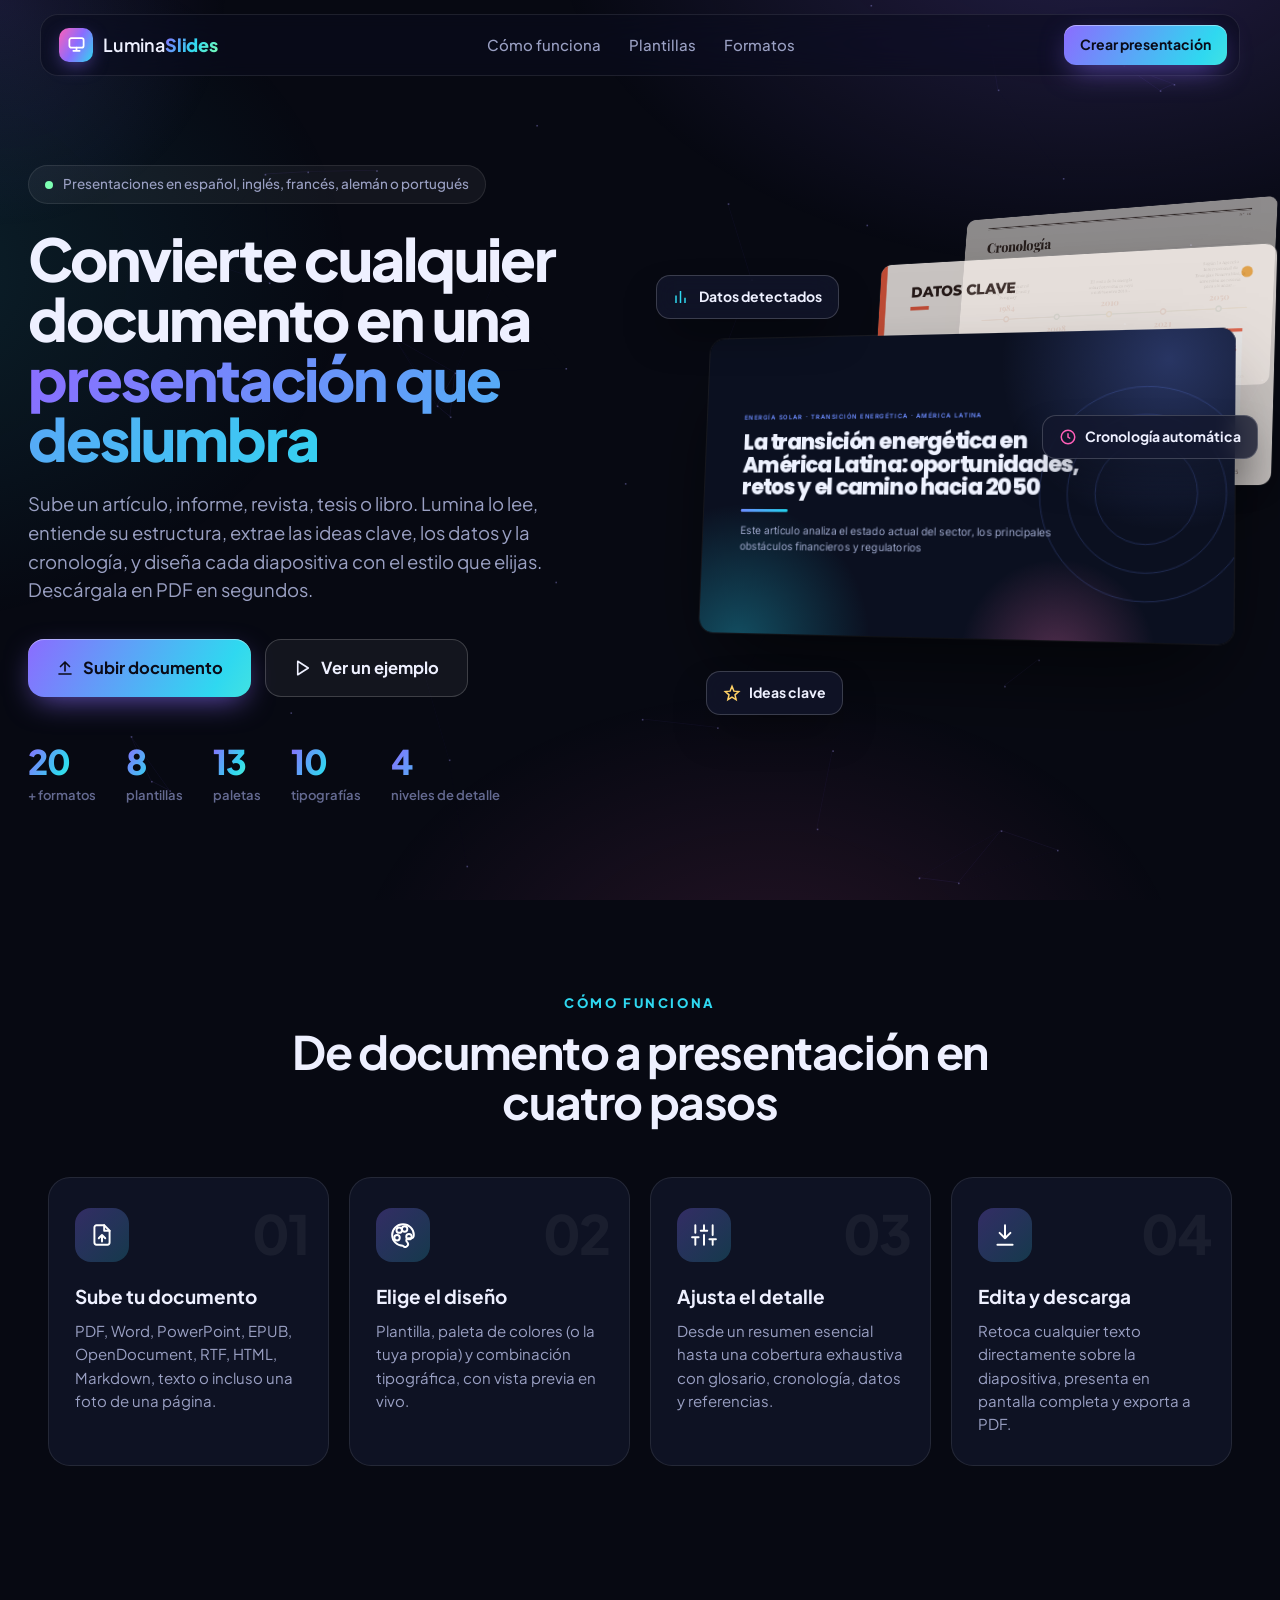
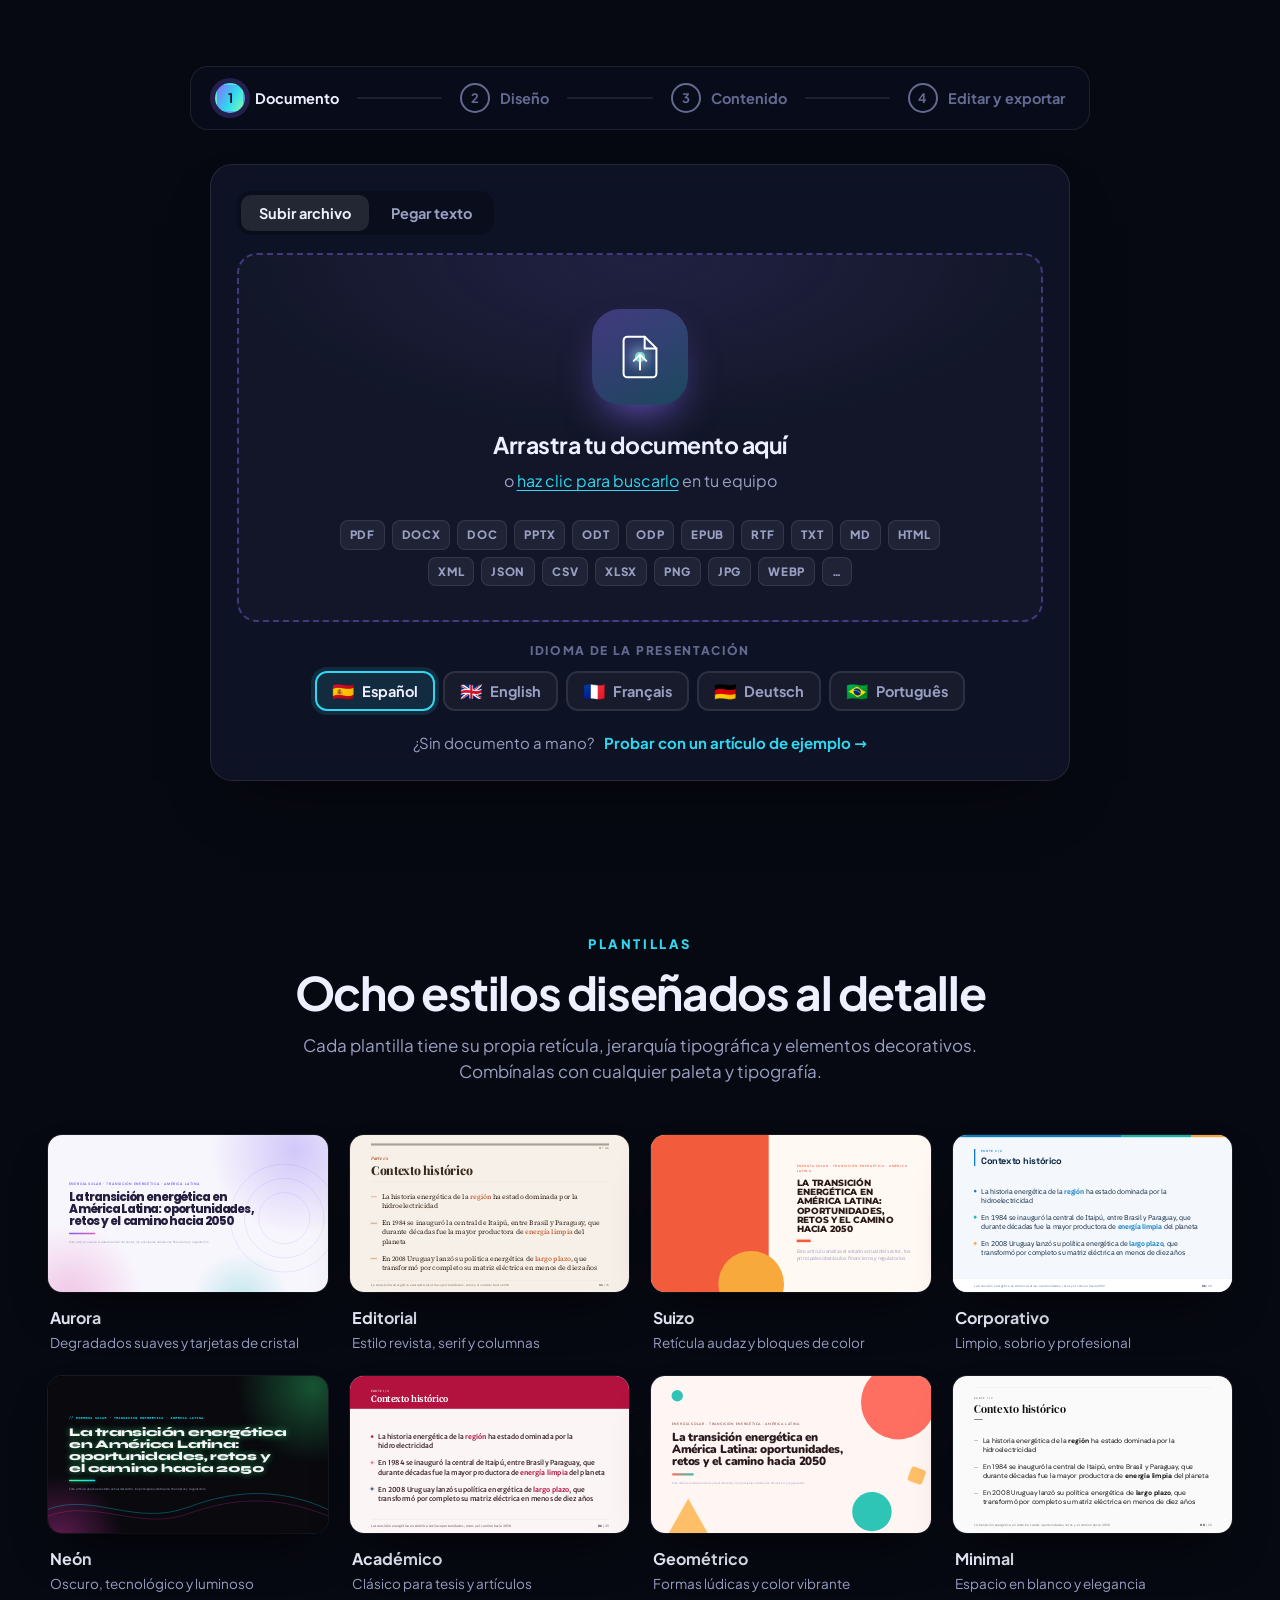
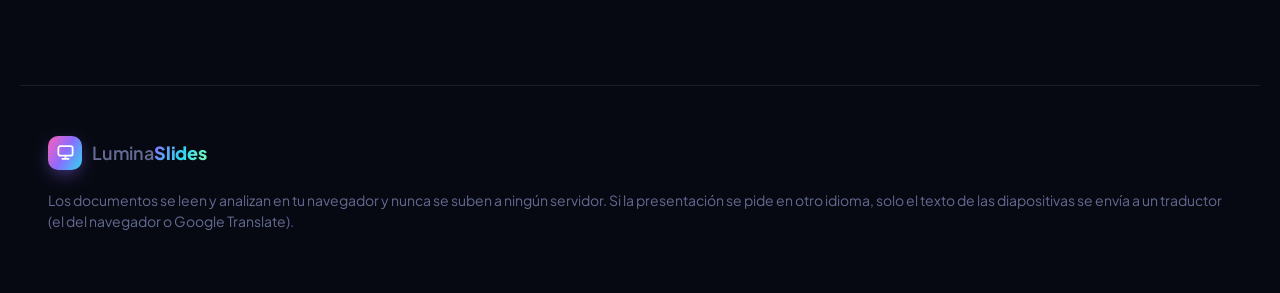
==== index.html @ 6640f110 "Permitir elegir el idioma de la presentación: español, inglés, francés, alemán o portugués - Selecto" ====
<!doctype html>
<html lang="es">
<head>
  <meta charset="utf-8">
  <meta name="viewport" content="width=device-width, initial-scale=1">
  <title>Lumina Slides — Documentos convertidos en presentaciones</title>
  <meta name="theme-color" content="#070912">
  <link rel="manifest" href="manifest.webmanifest">
  <link rel="apple-touch-icon" href="assets/icon-512.png">
  <meta property="og:type" content="website">
  <meta property="og:title" content="Lumina Slides — Documentos convertidos en presentaciones">
  <meta property="og:description" content="Sube cualquier documento y obtén una presentación espectacular en PDF: plantillas, colores, tipografías y nivel de detalle a tu medida.">
  <meta property="og:image" content="assets/og-image.png">
  <meta name="twitter:card" content="summary_large_image">
  <meta name="description" content="Convierte artículos, documentos, revistas y libros en presentaciones espectaculares. Elige plantilla, colores, tipografía y nivel de detalle, y descarga en PDF.">
  <link rel="icon" href="data:image/svg+xml,%3Csvg xmlns='http://www.w3.org/2000/svg' viewBox='0 0 64 64'%3E%3Cdefs%3E%3ClinearGradient id='g' x1='0' y1='0' x2='1' y2='1'%3E%3Cstop offset='0' stop-color='%237B5CF0'/%3E%3Cstop offset='1' stop-color='%2322D3EE'/%3E%3C/linearGradient%3E%3C/defs%3E%3Crect width='64' height='64' rx='16' fill='url(%23g)'/%3E%3Crect x='14' y='18' width='36' height='24' rx='4' fill='white'/%3E%3Crect x='20' y='46' width='24' height='4' rx='2' fill='white'/%3E%3C/svg%3E">
  <link rel="stylesheet" href="css/fonts.css">
  <link rel="stylesheet" href="css/app.css">
  <link rel="stylesheet" href="css/slides.css">
</head>
<body>
  <canvas id="bg-canvas" aria-hidden="true"></canvas>
  <div class="cursor-glow" aria-hidden="true"></div>

  <!-- ============ NAV ============ -->
  <nav class="nav" id="nav">
    <a class="brand" href="#top" aria-label="Lumina Slides">
      <span class="brand-mark"><svg viewBox="0 0 24 24" fill="none" stroke="currentColor" stroke-width="2.2" stroke-linecap="round"><rect x="3" y="4" width="18" height="12" rx="2.5"/><path d="M8 20h8M12 16v4"/></svg></span>
      <span>Lumina<b>Slides</b></span>
    </a>
    <div class="nav-links">
      <a href="#como">Cómo funciona</a>
      <a href="#plantillas">Plantillas</a>
      <a href="#formatos">Formatos</a>
    </div>
    <a class="btn btn-primary btn-sm" href="#studio" data-go="1">Crear presentación</a>
  </nav>

  <!-- ============ HERO ============ -->
  <header class="hero" id="top">
    <div class="hero-copy">
      <span class="pill"><span class="dot-live"></span> Presentaciones en español, inglés, francés, alemán o portugués</span>
      <h1>Convierte cualquier documento en una <span class="grad">presentación que deslumbra</span></h1>
      <p class="lead">Sube un artículo, informe, revista, tesis o libro. Lumina lo lee, entiende su estructura, extrae las ideas clave, los datos y la cronología, y diseña cada diapositiva con el estilo que elijas. Descárgala en PDF en segundos.</p>
      <div class="hero-cta">
        <a href="#studio" class="btn btn-primary btn-lg" data-go="1">
          <svg viewBox="0 0 24 24" fill="none" stroke="currentColor" stroke-width="2.2" stroke-linecap="round" stroke-linejoin="round"><path d="M12 16V4M6 10l6-6 6 6"/><path d="M4 20h16"/></svg>
          Subir documento
        </a>
        <button class="btn btn-ghost btn-lg" id="hero-sample">
          <svg viewBox="0 0 24 24" fill="none" stroke="currentColor" stroke-width="2.2" stroke-linecap="round" stroke-linejoin="round"><path d="M5 3l14 9-14 9V3z"/></svg>
          Ver un ejemplo
        </button>
      </div>
      <div class="hero-stats">
        <div><b data-count="20">0</b><span>+ formatos</span></div>
        <div><b data-count="8">0</b><span>plantillas</span></div>
        <div><b data-count="13">0</b><span>paletas</span></div>
        <div><b data-count="10">0</b><span>tipografías</span></div>
        <div><b data-count="4">0</b><span>niveles de detalle</span></div>
      </div>
    </div>
    <div class="hero-visual" id="hero-visual" aria-hidden="true">
      <div class="deck3d" id="deck3d"></div>
      <div class="float-chip c1"><svg viewBox="0 0 24 24" fill="none" stroke="currentColor" stroke-width="2"><path d="M4 20V10M10 20V4M16 20v-7"/></svg> Datos detectados</div>
      <div class="float-chip c2"><svg viewBox="0 0 24 24" fill="none" stroke="currentColor" stroke-width="2"><circle cx="12" cy="12" r="9"/><path d="M12 7v5l3 2"/></svg> Cronología automática</div>
      <div class="float-chip c3"><svg viewBox="0 0 24 24" fill="none" stroke="currentColor" stroke-width="2"><path d="M12 3l2.5 6.5L21 10l-5 4.5L17.5 21 12 17.5 6.5 21 8 14.5 3 10l6.5-.5z"/></svg> Ideas clave</div>
    </div>
  </header>

  <!-- ============ CÓMO FUNCIONA ============ -->
  <section class="section" id="como">
    <div class="section-head">
      <span class="eyebrow">Cómo funciona</span>
      <h2>De documento a presentación en cuatro pasos</h2>
    </div>
    <div class="how-grid">
      <article class="how reveal"><div class="how-n">01</div><div class="how-ico"><svg viewBox="0 0 24 24" fill="none" stroke="currentColor" stroke-width="1.8" stroke-linecap="round" stroke-linejoin="round"><path d="M14 3H7a2 2 0 0 0-2 2v14a2 2 0 0 0 2 2h10a2 2 0 0 0 2-2V8z"/><path d="M14 3v5h5M12 18v-6M9 15l3-3 3 3"/></svg></div><h3>Sube tu documento</h3><p>PDF, Word, PowerPoint, EPUB, OpenDocument, RTF, HTML, Markdown, texto o incluso una foto de una página.</p></article>
      <article class="how reveal"><div class="how-n">02</div><div class="how-ico"><svg viewBox="0 0 24 24" fill="none" stroke="currentColor" stroke-width="1.8" stroke-linecap="round" stroke-linejoin="round"><circle cx="13.5" cy="6.5" r="2.5"/><circle cx="17.5" cy="13.5" r="2.5"/><circle cx="8.5" cy="7.5" r="2.5"/><circle cx="6.5" cy="14.5" r="2.5"/><path d="M12 22a10 10 0 1 1 10-10c0 2-1.5 3-3 3h-2a2 2 0 0 0-1 3.7A2 2 0 0 1 12 22z"/></svg></div><h3>Elige el diseño</h3><p>Plantilla, paleta de colores (o la tuya propia) y combinación tipográfica, con vista previa en vivo.</p></article>
      <article class="how reveal"><div class="how-n">03</div><div class="how-ico"><svg viewBox="0 0 24 24" fill="none" stroke="currentColor" stroke-width="1.8" stroke-linecap="round" stroke-linejoin="round"><path d="M4 21v-7M4 10V3M12 21v-9M12 8V3M20 21v-5M20 12V3M1 14h6M9 8h6M17 16h6"/></svg></div><h3>Ajusta el detalle</h3><p>Desde un resumen esencial hasta una cobertura exhaustiva con glosario, cronología, datos y referencias.</p></article>
      <article class="how reveal"><div class="how-n">04</div><div class="how-ico"><svg viewBox="0 0 24 24" fill="none" stroke="currentColor" stroke-width="1.8" stroke-linecap="round" stroke-linejoin="round"><path d="M12 3v12M7 10l5 5 5-5"/><path d="M5 21h14"/></svg></div><h3>Edita y descarga</h3><p>Retoca cualquier texto directamente sobre la diapositiva, presenta en pantalla completa y exporta a PDF.</p></article>
    </div>
  </section>

  <!-- ============ ESTUDIO ============ -->
  <section class="studio" id="studio">
    <div class="stepper" id="stepper" role="tablist">
      <button class="step-btn active" data-step="1" role="tab"><span class="sn">1</span><span class="st">Documento</span></button>
      <span class="step-line"><i></i></span>
      <button class="step-btn" data-step="2" role="tab" disabled><span class="sn">2</span><span class="st">Diseño</span></button>
      <span class="step-line"><i></i></span>
      <button class="step-btn" data-step="3" role="tab" disabled><span class="sn">3</span><span class="st">Contenido</span></button>
      <span class="step-line"><i></i></span>
      <button class="step-btn" data-step="4" role="tab" disabled><span class="sn">4</span><span class="st">Editar y exportar</span></button>
    </div>

    <!-- PASO 1 -->
    <div class="panel active" data-panel="1">
      <div class="panel-grid one">
        <div class="glass upload-card">
          <div class="tabs" role="tablist">
            <button class="tab active" data-tab="file">Subir archivo</button>
            <button class="tab" data-tab="paste">Pegar texto</button>
          </div>
          <div class="tab-pane active" data-pane="file">
            <label class="dropzone" id="dropzone" tabindex="0">
              <input type="file" id="file-input" hidden>
              <div class="dz-orbit"><span></span><span></span><span></span></div>
              <div class="dz-icon">
                <svg viewBox="0 0 64 64" fill="none" stroke="currentColor" stroke-width="2.6" stroke-linecap="round" stroke-linejoin="round"><path d="M38 6H16a5 5 0 0 0-5 5v42a5 5 0 0 0 5 5h32a5 5 0 0 0 5-5V21z"/><path d="M38 6v15h15"/><path d="M32 48V30M24 37l8-8 8 8"/></svg>
              </div>
              <h3>Arrastra tu documento aquí</h3>
              <p>o <u>haz clic para buscarlo</u> en tu equipo</p>
              <div class="formats" id="formatos">
                <span>PDF</span><span>DOCX</span><span>DOC</span><span>PPTX</span><span>ODT</span><span>ODP</span><span>EPUB</span><span>RTF</span><span>TXT</span><span>MD</span><span>HTML</span><span>XML</span><span>JSON</span><span>CSV</span><span>XLSX</span><span>PNG</span><span>JPG</span><span>WEBP</span><span>…</span>
              </div>
            </label>
          </div>
          <div class="tab-pane" data-pane="paste">
            <textarea id="paste-text" placeholder="Pega aquí el texto de tu artículo, informe o capítulo. Si usas Markdown (# Títulos), Lumina respetará la estructura."></textarea>
            <div class="row-end"><span class="hint" id="paste-count">0 palabras</span><button class="btn btn-primary" id="paste-go">Analizar texto</button></div>
          </div>
          <div class="lang-row">
            <span class="mini-label">Idioma de la presentación</span>
            <div class="lang-pick" role="group" aria-label="Idioma de la presentación"></div>
          </div>
          <div class="sample-row">
            <span>¿Sin documento a mano?</span>
            <button class="link-btn" id="sample-btn">Probar con un artículo de ejemplo →</button>
          </div>
        </div>

        <!-- Procesando -->
        <div class="glass processing hidden" id="processing">
          <div class="proc-visual">
            <div class="scan-doc"><i></i><i></i><i></i><i></i><i></i><i></i><div class="scan-beam"></div></div>
          </div>
          <div class="proc-steps" id="proc-steps">
            <div class="ps" data-ps="read"><span class="ps-ico"></span>Leyendo el documento <em></em></div>
            <div class="ps" data-ps="struct"><span class="ps-ico"></span>Reconstruyendo la estructura</div>
            <div class="ps" data-ps="analyze"><span class="ps-ico"></span>Detectando ideas clave, datos y fechas</div>
            <div class="ps" data-ps="translate"><span class="ps-ico"></span><span class="ps-txt">Traduciendo </span><em></em></div>
            <div class="ps" data-ps="design"><span class="ps-ico"></span>Diseñando las diapositivas</div>
            <div class="ps hidden" data-ps="done"></div>
          </div>
          <div class="proc-bar"><i id="proc-bar"></i></div>
        </div>

        <!-- Resultado del análisis -->
        <div class="glass insights hidden" id="insights">
          <div class="ins-head">
            <div class="ins-file"><span class="badge" id="ins-format">PDF</span><span id="ins-name">documento.pdf</span></div>
            <button class="link-btn" id="change-doc">Cambiar documento</button>
          </div>
          <h3 id="ins-title">Título del documento</h3>
          <div class="ins-grid">
            <div class="ins"><b id="ins-words">0</b><span>palabras</span></div>
            <div class="ins"><b id="ins-read">0</b><span>min de lectura</span></div>
            <div class="ins"><b id="ins-sections">0</b><span>secciones</span></div>
            <div class="ins"><b id="ins-stats">0</b><span>cifras clave</span></div>
            <div class="ins"><b id="ins-years">0</b><span>fechas</span></div>
            <div class="ins"><b id="ins-lang">ES</b><span>idioma</span></div>
          </div>
          <div class="ins-kw"><span class="mini-label">Conceptos detectados</span><div id="ins-kws" class="kw-chips"></div></div>
          <div class="ins-sections"><span class="mini-label">Estructura encontrada</span><ol id="ins-outline"></ol></div>
          <div class="row-end"><button class="btn btn-primary btn-lg" data-next="2">Elegir diseño <svg viewBox="0 0 24 24" fill="none" stroke="currentColor" stroke-width="2.4" stroke-linecap="round"><path d="M5 12h14M13 6l6 6-6 6"/></svg></button></div>
        </div>
      </div>
    </div>

    <!-- PASO 2 -->
    <div class="panel" data-panel="2">
      <div class="panel-grid">
        <div class="controls">
          <div class="glass ctrl-block" id="plantillas">
            <div class="ctrl-head"><h3>Plantilla</h3><span class="hint">Cada plantilla sugiere colores y letras; puedes cambiarlos.</span></div>
            <div class="tpl-grid" id="tpl-grid"></div>
          </div>
          <div class="glass ctrl-block">
            <div class="ctrl-head"><h3>Paleta de colores</h3></div>
            <div class="pal-grid" id="pal-grid"></div>
            <div class="custom-pal">
              <span class="mini-label">Personalizada</span>
              <label class="cp"><input type="color" id="cp-bg" value="#0B1020"><span>Fondo</span></label>
              <label class="cp"><input type="color" id="cp-a1" value="#7B5CF0"><span>Principal</span></label>
              <label class="cp"><input type="color" id="cp-a2" value="#22D3EE"><span>Secundario</span></label>
              <button class="btn btn-soft btn-sm" id="cp-apply">Aplicar</button>
            </div>
          </div>
          <div class="glass ctrl-block">
            <div class="ctrl-head"><h3>Tipografía</h3></div>
            <div class="font-grid" id="font-grid"></div>
          </div>
        </div>
        <aside class="preview-col">
          <div class="glass sticky-prev">
            <div class="prev-head"><span class="mini-label">Vista previa en vivo</span><div class="prev-dots" id="prev-dots"></div></div>
            <div class="prev-main" id="prev-main"></div>
            <div class="prev-strip" id="prev-strip"></div>
            <div class="row-between">
              <button class="btn btn-ghost" data-next="1">← Documento</button>
              <button class="btn btn-primary" data-next="3">Nivel de detalle →</button>
            </div>
          </div>
        </aside>
      </div>
    </div>

    <!-- PASO 3 -->
    <div class="panel" data-panel="3">
      <div class="panel-grid">
        <div class="controls">
          <div class="glass ctrl-block">
            <div class="ctrl-head"><h3>Idioma de la presentación</h3><span class="hint">Se traduce automáticamente, sin importar el idioma del documento.</span></div>
            <div class="lang-pick" role="group" aria-label="Idioma de la presentación"></div>
          </div>
          <div class="glass ctrl-block">
            <div class="ctrl-head"><h3>Nivel de detalle</h3><span class="hint">Define cuánto del documento se convierte en diapositivas.</span></div>
            <div class="level-grid" id="level-grid"></div>
            <div class="detail-meter"><div class="dm-track"><i id="dm-fill"></i></div><div class="dm-labels"><span>Síntesis</span><span>Cobertura total</span></div></div>
          </div>
          <div class="glass ctrl-block">
            <div class="ctrl-head"><h3>Elementos incluidos</h3><span class="hint">Se activan según el nivel, pero tú decides.</span></div>
            <div class="toggle-grid" id="elements-grid"></div>
          </div>
          <div class="glass ctrl-block">
            <div class="ctrl-head"><h3>Portada y acabado</h3></div>
            <div class="form-grid">
              <label class="field full"><span>Título</span><input type="text" id="f-title"></label>
              <label class="field full"><span>Subtítulo</span><input type="text" id="f-subtitle"></label>
              <label class="field"><span>Autor / presentador</span><input type="text" id="f-author" placeholder="Tu nombre"></label>
              <label class="field"><span>Fecha o evento</span><input type="text" id="f-date"></label>
            </div>
            <div class="toggle-grid opts">
              <label class="tgl"><input type="checkbox" id="o-numbers" checked><span class="sw"></span>Numeración de páginas</label>
              <label class="tgl"><input type="checkbox" id="o-footer" checked><span class="sw"></span>Pie con el título</label>
              <label class="tgl"><input type="checkbox" id="o-emphasis" checked><span class="sw"></span>Resaltar conceptos clave</label>
              <label class="tgl"><input type="checkbox" id="o-notes" checked><span class="sw"></span>Generar notas del orador</label>
            </div>
          </div>
        </div>
        <aside class="preview-col">
          <div class="glass sticky-prev">
            <div class="prev-head"><span class="mini-label">Tu presentación</span><span class="count-badge" id="deck-count">0 diapositivas</span></div>
            <div class="deck-grid" id="deck-grid"></div>
            <div class="row-between">
              <button class="btn btn-ghost" data-next="2">← Diseño</button>
              <button class="btn btn-primary" data-next="4">Revisar y exportar →</button>
            </div>
          </div>
        </aside>
      </div>
    </div>

    <!-- PASO 4 -->
    <div class="panel" data-panel="4">
      <div class="editor glass">
        <div class="ed-toolbar">
          <div class="tb-group">
            <button class="tb" id="tb-undo" title="Deshacer (Ctrl+Z)"><svg viewBox="0 0 24 24" fill="none" stroke="currentColor" stroke-width="2" stroke-linecap="round" stroke-linejoin="round"><path d="M9 14 4 9l5-5"/><path d="M4 9h11a5 5 0 0 1 0 10h-3"/></svg></button>
            <button class="tb" id="tb-add" title="Nueva diapositiva"><svg viewBox="0 0 24 24" fill="none" stroke="currentColor" stroke-width="2" stroke-linecap="round"><path d="M12 5v14M5 12h14"/></svg></button>
            <button class="tb" id="tb-dup" title="Duplicar"><svg viewBox="0 0 24 24" fill="none" stroke="currentColor" stroke-width="2" stroke-linecap="round" stroke-linejoin="round"><rect x="9" y="9" width="12" height="12" rx="2"/><path d="M5 15V5a2 2 0 0 1 2-2h10"/></svg></button>
            <button class="tb" id="tb-layout" title="Cambiar distribución"><svg viewBox="0 0 24 24" fill="none" stroke="currentColor" stroke-width="2" stroke-linecap="round" stroke-linejoin="round"><rect x="3" y="3" width="18" height="18" rx="2"/><path d="M3 9h18M9 21V9"/></svg></button>
            <button class="tb" id="tb-bullet-add" title="Añadir punto"><svg viewBox="0 0 24 24" fill="none" stroke="currentColor" stroke-width="2" stroke-linecap="round"><path d="M9 6h11M9 12h11M9 18h6M4 6h.01M4 12h.01M4 18h.01M19 16v6M16 19h6"/></svg></button>
            <button class="tb" id="tb-bullet-del" title="Quitar último punto"><svg viewBox="0 0 24 24" fill="none" stroke="currentColor" stroke-width="2" stroke-linecap="round"><path d="M9 6h11M9 12h11M4 6h.01M4 12h.01M4 18h.01M15 19h7"/></svg></button>
            <button class="tb danger" id="tb-del" title="Eliminar diapositiva"><svg viewBox="0 0 24 24" fill="none" stroke="currentColor" stroke-width="2" stroke-linecap="round" stroke-linejoin="round"><path d="M3 6h18M8 6V4h8v2M19 6l-1 14H6L5 6"/></svg></button>
          </div>
          <div class="tb-title"><span id="ed-pos">1 / 1</span><span class="hint">Haz clic en cualquier texto para editarlo</span></div>
          <div class="tb-group">
            <button class="btn btn-ghost btn-sm" id="btn-present"><svg viewBox="0 0 24 24" fill="none" stroke="currentColor" stroke-width="2" stroke-linecap="round" stroke-linejoin="round"><rect x="2" y="3" width="20" height="14" rx="2"/><path d="M8 21h8M12 17v4M10 7l5 3-5 3z"/></svg>Presentar</button>
            <button class="btn btn-primary btn-sm" id="btn-export"><svg viewBox="0 0 24 24" fill="none" stroke="currentColor" stroke-width="2.2" stroke-linecap="round" stroke-linejoin="round"><path d="M12 3v12M7 10l5 5 5-5"/><path d="M5 21h14"/></svg>Descargar PDF</button>
          </div>
        </div>
        <div class="ed-body">
          <div class="ed-thumbs" id="ed-thumbs"></div>
          <div class="ed-main">
            <div class="ed-stage" id="ed-stage"></div>
            <div class="ed-notes">
              <span class="mini-label">Notas del orador</span>
              <textarea id="ed-notes" placeholder="Escribe aquí lo que quieres decir en esta diapositiva…"></textarea>
            </div>
          </div>
        </div>
        <div class="ed-quick">
          <span class="mini-label">Cambio rápido de estilo</span>
          <div class="quick-row" id="quick-tpl"></div>
          <div class="quick-row" id="quick-pal"></div>
        </div>
      </div>
    </div>
  </section>

  <!-- ============ GALERÍA DE PLANTILLAS (landing) ============ -->
  <section class="section" id="gallery-sec">
    <div class="section-head">
      <span class="eyebrow">Plantillas</span>
      <h2>Ocho estilos diseñados al detalle</h2>
      <p>Cada plantilla tiene su propia retícula, jerarquía tipográfica y elementos decorativos. Combínalas con cualquier paleta y tipografía.</p>
    </div>
    <div class="gallery" id="gallery"></div>
  </section>

  <footer class="footer">
    <div class="brand"><span class="brand-mark"><svg viewBox="0 0 24 24" fill="none" stroke="currentColor" stroke-width="2.2" stroke-linecap="round"><rect x="3" y="4" width="18" height="12" rx="2.5"/><path d="M8 20h8M12 16v4"/></svg></span><span>Lumina<b>Slides</b></span></div>
    <p>Los documentos se leen y analizan en tu navegador y nunca se suben a ningún servidor. Si la presentación se pide en otro idioma, solo el texto de las diapositivas se envía a un traductor (el del navegador o Google Translate).</p>
  </footer>

  <!-- ============ MODAL EXPORTAR ============ -->
  <div class="modal hidden" id="export-modal" role="dialog" aria-modal="true" aria-labelledby="exp-title">
    <div class="modal-card glass">
      <button class="modal-x" data-close aria-label="Cerrar">×</button>
      <h3 id="exp-title">Descargar en PDF</h3>
      <p class="hint">Elige cómo quieres tu archivo.</p>
      <div class="exp-options">
        <label class="exp-opt"><input type="radio" name="exp-mode" value="image" checked><div><b>PDF de alta fidelidad</b><span>Idéntico a la vista previa, con todos los efectos visuales. Descarga directa.</span></div></label>
        <label class="exp-opt"><input type="radio" name="exp-mode" value="vector"><div><b>PDF vectorial</b><span>Texto seleccionable y archivo ligero. Usa «Guardar como PDF» en el diálogo de impresión.</span></div></label>
      </div>
      <div class="exp-row">
        <label class="field"><span>Resolución</span>
          <select id="exp-quality"><option value="1.5">Estándar (1920 px)</option><option value="2" selected>Alta (2560 px)</option><option value="3">Máxima (3840 px)</option></select>
        </label>
        <label class="tgl"><input type="checkbox" id="exp-notes"><span class="sw"></span>Incluir páginas con notas</label>
      </div>
      <label class="field"><span>Nombre del archivo</span><input type="text" id="exp-name"></label>
      <div class="exp-progress hidden" id="exp-progress"><div class="proc-bar"><i id="exp-bar"></i></div><span id="exp-label">Preparando…</span></div>
      <div class="row-end"><button class="btn btn-ghost" data-close>Cancelar</button><button class="btn btn-primary" id="exp-go">Descargar</button></div>
    </div>
  </div>

  <!-- ============ MODO PRESENTACIÓN ============ -->
  <div class="presenter hidden" id="presenter">
    <div class="pr-stage" id="pr-stage"></div>
    <div class="pr-bar"><i id="pr-progress"></i></div>
    <div class="pr-hud">
      <button id="pr-prev" aria-label="Anterior">‹</button>
      <span id="pr-count">1 / 1</span>
      <button id="pr-next" aria-label="Siguiente">›</button>
      <span class="pr-timer" id="pr-timer">00:00</span>
      <button id="pr-notes-btn" title="Notas (N)">Notas</button>
      <button id="pr-exit" title="Salir (Esc)">Salir</button>
    </div>
    <div class="pr-notes hidden" id="pr-notes"></div>
  </div>

  <div class="toasts" id="toasts" aria-live="polite"></div>
  <canvas id="confetti" aria-hidden="true"></canvas>

  <script src="js/themes.js"></script>
  <script src="js/parsers.js"></script>
  <script src="js/analyzer.js"></script>
  <script src="js/generator.js"></script>
  <script src="js/render.js"></script>
  <script src="js/translate.js"></script>
  <script src="js/export.js"></script>
  <script src="js/sample.js"></script>
  <script src="js/app.js"></script>
  <script>
    if ('serviceWorker' in navigator && location.protocol.startsWith('http')) {
      window.addEventListener('load', () => navigator.serviceWorker.register('sw.js').catch(() => {}));
    }
  </script>
</body>
</html>
---- css/fonts.css ----
/* Tipografías alojadas localmente (Google Fonts, licencia SIL Open Font License) */
/* latin-ext */
@font-face {
  font-family: 'Inter';
  font-style: normal;
  font-weight: 400;
  font-display: swap;
  src: url(../fonts/Inter-400-latin-ext.woff2) format('woff2');
  unicode-range: U+0100-02BA, U+02BD-02C5, U+02C7-02CC, U+02CE-02D7, U+02DD-02FF, U+0304, U+0308, U+0329, U+1D00-1DBF, U+1E00-1E9F, U+1EF2-1EFF, U+2020, U+20A0-20AB, U+20AD-20C4, U+2113, U+2C60-2C7F, U+A720-A7FF;
}
/* latin */
@font-face {
  font-family: 'Inter';
  font-style: normal;
  font-weight: 400;
  font-display: swap;
  src: url(../fonts/Inter-400-latin.woff2) format('woff2');
  unicode-range: U+0000-00FF, U+0131, U+0152-0153, U+02BB-02BC, U+02C6, U+02DA, U+02DC, U+0304, U+0308, U+0329, U+2000-206F, U+20AC, U+2122, U+2191, U+2193, U+2212, U+2215, U+FEFF, U+FFFD;
}
/* latin-ext */
@font-face {
  font-family: 'Inter';
  font-style: normal;
  font-weight: 500;
  font-display: swap;
  src: url(../fonts/Inter-400-latin-ext.woff2) format('woff2');
  unicode-range: U+0100-02BA, U+02BD-02C5, U+02C7-02CC, U+02CE-02D7, U+02DD-02FF, U+0304, U+0308, U+0329, U+1D00-1DBF, U+1E00-1E9F, U+1EF2-1EFF, U+2020, U+20A0-20AB, U+20AD-20C4, U+2113, U+2C60-2C7F, U+A720-A7FF;
}
/* latin */
@font-face {
  font-family: 'Inter';
  font-style: normal;
  font-weight: 500;
  font-display: swap;
  src: url(../fonts/Inter-400-latin.woff2) format('woff2');
  unicode-range: U+0000-00FF, U+0131, U+0152-0153, U+02BB-02BC, U+02C6, U+02DA, U+02DC, U+0304, U+0308, U+0329, U+2000-206F, U+20AC, U+2122, U+2191, U+2193, U+2212, U+2215, U+FEFF, U+FFFD;
}
/* latin-ext */
@font-face {
  font-family: 'Inter';
  font-style: normal;
  font-weight: 600;
  font-display: swap;
  src: url(../fonts/Inter-400-latin-ext.woff2) format('woff2');
  unicode-range: U+0100-02BA, U+02BD-02C5, U+02C7-02CC, U+02CE-02D7, U+02DD-02FF, U+0304, U+0308, U+0329, U+1D00-1DBF, U+1E00-1E9F, U+1EF2-1EFF, U+2020, U+20A0-20AB, U+20AD-20C4, U+2113, U+2C60-2C7F, U+A720-A7FF;
}
/* latin */
@font-face {
  font-family: 'Inter';
  font-style: normal;
  font-weight: 600;
  font-display: swap;
  src: url(../fonts/Inter-400-latin.woff2) format('woff2');
  unicode-range: U+0000-00FF, U+0131, U+0152-0153, U+02BB-02BC, U+02C6, U+02DA, U+02DC, U+0304, U+0308, U+0329, U+2000-206F, U+20AC, U+2122, U+2191, U+2193, U+2212, U+2215, U+FEFF, U+FFFD;
}
/* latin-ext */
@font-face {
  font-family: 'Poppins';
  font-style: normal;
  font-weight: 400;
  font-display: swap;
  src: url(../fonts/Poppins-400-latin-ext.woff2) format('woff2');
  unicode-range: U+0100-02BA, U+02BD-02C5, U+02C7-02CC, U+02CE-02D7, U+02DD-02FF, U+0304, U+0308, U+0329, U+1D00-1DBF, U+1E00-1E9F, U+1EF2-1EFF, U+2020, U+20A0-20AB, U+20AD-20C4, U+2113, U+2C60-2C7F, U+A720-A7FF;
}
/* latin */
@font-face {
  font-family: 'Poppins';
  font-style: normal;
  font-weight: 400;
  font-display: swap;
  src: url(../fonts/Poppins-400-latin.woff2) format('woff2');
  unicode-range: U+0000-00FF, U+0131, U+0152-0153, U+02BB-02BC, U+02C6, U+02DA, U+02DC, U+0304, U+0308, U+0329, U+2000-206F, U+20AC, U+2122, U+2191, U+2193, U+2212, U+2215, U+FEFF, U+FFFD;
}
/* latin-ext */
@font-face {
  font-family: 'Poppins';
  font-style: normal;
  font-weight: 600;
  font-display: swap;
  src: url(../fonts/Poppins-600-latin-ext.woff2) format('woff2');
  unicode-range: U+0100-02BA, U+02BD-02C5, U+02C7-02CC, U+02CE-02D7, U+02DD-02FF, U+0304, U+0308, U+0329, U+1D00-1DBF, U+1E00-1E9F, U+1EF2-1EFF, U+2020, U+20A0-20AB, U+20AD-20C4, U+2113, U+2C60-2C7F, U+A720-A7FF;
}
/* latin */
@font-face {
  font-family: 'Poppins';
  font-style: normal;
  font-weight: 600;
  font-display: swap;
  src: url(../fonts/Poppins-600-latin.woff2) format('woff2');
  unicode-range: U+0000-00FF, U+0131, U+0152-0153, U+02BB-02BC, U+02C6, U+02DA, U+02DC, U+0304, U+0308, U+0329, U+2000-206F, U+20AC, U+2122, U+2191, U+2193, U+2212, U+2215, U+FEFF, U+FFFD;
}
/* latin-ext */
@font-face {
  font-family: 'Poppins';
  font-style: normal;
  font-weight: 700;
  font-display: swap;
  src: url(../fonts/Poppins-700-latin-ext.woff2) format('woff2');
  unicode-range: U+0100-02BA, U+02BD-02C5, U+02C7-02CC, U+02CE-02D7, U+02DD-02FF, U+0304, U+0308, U+0329, U+1D00-1DBF, U+1E00-1E9F, U+1EF2-1EFF, U+2020, U+20A0-20AB, U+20AD-20C4, U+2113, U+2C60-2C7F, U+A720-A7FF;
}
/* latin */
@font-face {
  font-family: 'Poppins';
  font-style: normal;
  font-weight: 700;
  font-display: swap;
  src: url(../fonts/Poppins-700-latin.woff2) format('woff2');
  unicode-range: U+0000-00FF, U+0131, U+0152-0153, U+02BB-02BC, U+02C6, U+02DA, U+02DC, U+0304, U+0308, U+0329, U+2000-206F, U+20AC, U+2122, U+2191, U+2193, U+2212, U+2215, U+FEFF, U+FFFD;
}
/* latin-ext */
@font-face {
  font-family: 'Poppins';
  font-style: normal;
  font-weight: 800;
  font-display: swap;
  src: url(../fonts/Poppins-800-latin-ext.woff2) format('woff2');
  unicode-range: U+0100-02BA, U+02BD-02C5, U+02C7-02CC, U+02CE-02D7, U+02DD-02FF, U+0304, U+0308, U+0329, U+1D00-1DBF, U+1E00-1E9F, U+1EF2-1EFF, U+2020, U+20A0-20AB, U+20AD-20C4, U+2113, U+2C60-2C7F, U+A720-A7FF;
}
/* latin */
@font-face {
  font-family: 'Poppins';
  font-style: normal;
  font-weight: 800;
  font-display: swap;
  src: url(../fonts/Poppins-800-latin.woff2) format('woff2');
  unicode-range: U+0000-00FF, U+0131, U+0152-0153, U+02BB-02BC, U+02C6, U+02DA, U+02DC, U+0304, U+0308, U+0329, U+2000-206F, U+20AC, U+2122, U+2191, U+2193, U+2212, U+2215, U+FEFF, U+FFFD;
}
/* latin-ext */
@font-face {
  font-family: 'Playfair Display';
  font-style: italic;
  font-weight: 500;
  font-display: swap;
  src: url(../fonts/PlayfairDisplay-500i-latin-ext.woff2) format('woff2');
  unicode-range: U+0100-02BA, U+02BD-02C5, U+02C7-02CC, U+02CE-02D7, U+02DD-02FF, U+0304, U+0308, U+0329, U+1D00-1DBF, U+1E00-1E9F, U+1EF2-1EFF, U+2020, U+20A0-20AB, U+20AD-20C4, U+2113, U+2C60-2C7F, U+A720-A7FF;
}
/* latin */
@font-face {
  font-family: 'Playfair Display';
  font-style: italic;
  font-weight: 500;
  font-display: swap;
  src: url(../fonts/PlayfairDisplay-500i-latin.woff2) format('woff2');
  unicode-range: U+0000-00FF, U+0131, U+0152-0153, U+02BB-02BC, U+02C6, U+02DA, U+02DC, U+0304, U+0308, U+0329, U+2000-206F, U+20AC, U+2122, U+2191, U+2193, U+2212, U+2215, U+FEFF, U+FFFD;
}
/* latin-ext */
@font-face {
  font-family: 'Playfair Display';
  font-style: normal;
  font-weight: 500;
  font-display: swap;
  src: url(../fonts/PlayfairDisplay-500-latin-ext.woff2) format('woff2');
  unicode-range: U+0100-02BA, U+02BD-02C5, U+02C7-02CC, U+02CE-02D7, U+02DD-02FF, U+0304, U+0308, U+0329, U+1D00-1DBF, U+1E00-1E9F, U+1EF2-1EFF, U+2020, U+20A0-20AB, U+20AD-20C4, U+2113, U+2C60-2C7F, U+A720-A7FF;
}
/* latin */
@font-face {
  font-family: 'Playfair Display';
  font-style: normal;
  font-weight: 500;
  font-display: swap;
  src: url(../fonts/PlayfairDisplay-500-latin.woff2) format('woff2');
  unicode-range: U+0000-00FF, U+0131, U+0152-0153, U+02BB-02BC, U+02C6, U+02DA, U+02DC, U+0304, U+0308, U+0329, U+2000-206F, U+20AC, U+2122, U+2191, U+2193, U+2212, U+2215, U+FEFF, U+FFFD;
}
/* latin-ext */
@font-face {
  font-family: 'Playfair Display';
  font-style: normal;
  font-weight: 700;
  font-display: swap;
  src: url(../fonts/PlayfairDisplay-500-latin-ext.woff2) format('woff2');
  unicode-range: U+0100-02BA, U+02BD-02C5, U+02C7-02CC, U+02CE-02D7, U+02DD-02FF, U+0304, U+0308, U+0329, U+1D00-1DBF, U+1E00-1E9F, U+1EF2-1EFF, U+2020, U+20A0-20AB, U+20AD-20C4, U+2113, U+2C60-2C7F, U+A720-A7FF;
}
/* latin */
@font-face {
  font-family: 'Playfair Display';
  font-style: normal;
  font-weight: 700;
  font-display: swap;
  src: url(../fonts/PlayfairDisplay-500-latin.woff2) format('woff2');
  unicode-range: U+0000-00FF, U+0131, U+0152-0153, U+02BB-02BC, U+02C6, U+02DA, U+02DC, U+0304, U+0308, U+0329, U+2000-206F, U+20AC, U+2122, U+2191, U+2193, U+2212, U+2215, U+FEFF, U+FFFD;
}
/* latin-ext */
@font-face {
  font-family: 'Playfair Display';
  font-style: normal;
  font-weight: 800;
  font-display: swap;
  src: url(../fonts/PlayfairDisplay-500-latin-ext.woff2) format('woff2');
  unicode-range: U+0100-02BA, U+02BD-02C5, U+02C7-02CC, U+02CE-02D7, U+02DD-02FF, U+0304, U+0308, U+0329, U+1D00-1DBF, U+1E00-1E9F, U+1EF2-1EFF, U+2020, U+20A0-20AB, U+20AD-20C4, U+2113, U+2C60-2C7F, U+A720-A7FF;
}
/* latin */
@font-face {
  font-family: 'Playfair Display';
  font-style: normal;
  font-weight: 800;
  font-display: swap;
  src: url(../fonts/PlayfairDisplay-500-latin.woff2) format('woff2');
  unicode-range: U+0000-00FF, U+0131, U+0152-0153, U+02BB-02BC, U+02C6, U+02DA, U+02DC, U+0304, U+0308, U+0329, U+2000-206F, U+20AC, U+2122, U+2191, U+2193, U+2212, U+2215, U+FEFF, U+FFFD;
}
/* latin-ext */
@font-face {
  font-family: 'Source Serif 4';
  font-style: normal;
  font-weight: 400;
  font-display: swap;
  src: url(../fonts/SourceSerif4-400-latin-ext.woff2) format('woff2');
  unicode-range: U+0100-02BA, U+02BD-02C5, U+02C7-02CC, U+02CE-02D7, U+02DD-02FF, U+0304, U+0308, U+0329, U+1D00-1DBF, U+1E00-1E9F, U+1EF2-1EFF, U+2020, U+20A0-20AB, U+20AD-20C4, U+2113, U+2C60-2C7F, U+A720-A7FF;
}
/* latin */
@font-face {
  font-family: 'Source Serif 4';
  font-style: normal;
  font-weight: 400;
  font-display: swap;
  src: url(../fonts/SourceSerif4-400-latin.woff2) format('woff2');
  unicode-range: U+0000-00FF, U+0131, U+0152-0153, U+02BB-02BC, U+02C6, U+02DA, U+02DC, U+0304, U+0308, U+0329, U+2000-206F, U+20AC, U+2122, U+2191, U+2193, U+2212, U+2215, U+FEFF, U+FFFD;
}
/* latin-ext */
@font-face {
  font-family: 'Source Serif 4';
  font-style: normal;
  font-weight: 600;
  font-display: swap;
  src: url(../fonts/SourceSerif4-400-latin-ext.woff2) format('woff2');
  unicode-range: U+0100-02BA, U+02BD-02C5, U+02C7-02CC, U+02CE-02D7, U+02DD-02FF, U+0304, U+0308, U+0329, U+1D00-1DBF, U+1E00-1E9F, U+1EF2-1EFF, U+2020, U+20A0-20AB, U+20AD-20C4, U+2113, U+2C60-2C7F, U+A720-A7FF;
}
/* latin */
@font-face {
  font-family: 'Source Serif 4';
  font-style: normal;
  font-weight: 600;
  font-display: swap;
  src: url(../fonts/SourceSerif4-400-latin.woff2) format('woff2');
  unicode-range: U+0000-00FF, U+0131, U+0152-0153, U+02BB-02BC, U+02C6, U+02DA, U+02DC, U+0304, U+0308, U+0329, U+2000-206F, U+20AC, U+2122, U+2191, U+2193, U+2212, U+2215, U+FEFF, U+FFFD;
}
/* latin-ext */
@font-face {
  font-family: 'Cormorant Garamond';
  font-style: italic;
  font-weight: 500;
  font-display: swap;
  src: url(../fonts/CormorantGaramond-500i-latin-ext.woff2) format('woff2');
  unicode-range: U+0100-02BA, U+02BD-02C5, U+02C7-02CC, U+02CE-02D7, U+02DD-02FF, U+0304, U+0308, U+0329, U+1D00-1DBF, U+1E00-1E9F, U+1EF2-1EFF, U+2020, U+20A0-20AB, U+20AD-20C4, U+2113, U+2C60-2C7F, U+A720-A7FF;
}
/* latin */
@font-face {
  font-family: 'Cormorant Garamond';
  font-style: italic;
  font-weight: 500;
  font-display: swap;
  src: url(../fonts/CormorantGaramond-500i-latin.woff2) format('woff2');
  unicode-range: U+0000-00FF, U+0131, U+0152-0153, U+02BB-02BC, U+02C6, U+02DA, U+02DC, U+0304, U+0308, U+0329, U+2000-206F, U+20AC, U+2122, U+2191, U+2193, U+2212, U+2215, U+FEFF, U+FFFD;
}
/* latin-ext */
@font-face {
  font-family: 'Cormorant Garamond';
  font-style: normal;
  font-weight: 500;
  font-display: swap;
  src: url(../fonts/CormorantGaramond-500-latin-ext.woff2) format('woff2');
  unicode-range: U+0100-02BA, U+02BD-02C5, U+02C7-02CC, U+02CE-02D7, U+02DD-02FF, U+0304, U+0308, U+0329, U+1D00-1DBF, U+1E00-1E9F, U+1EF2-1EFF, U+2020, U+20A0-20AB, U+20AD-20C4, U+2113, U+2C60-2C7F, U+A720-A7FF;
}
/* latin */
@font-face {
  font-family: 'Cormorant Garamond';
  font-style: normal;
  font-weight: 500;
  font-display: swap;
  src: url(../fonts/CormorantGaramond-500-latin.woff2) format('woff2');
  unicode-range: U+0000-00FF, U+0131, U+0152-0153, U+02BB-02BC, U+02C6, U+02DA, U+02DC, U+0304, U+0308, U+0329, U+2000-206F, U+20AC, U+2122, U+2191, U+2193, U+2212, U+2215, U+FEFF, U+FFFD;
}
/* latin-ext */
@font-face {
  font-family: 'Cormorant Garamond';
  font-style: normal;
  font-weight: 600;
  font-display: swap;
  src: url(../fonts/CormorantGaramond-500-latin-ext.woff2) format('woff2');
  unicode-range: U+0100-02BA, U+02BD-02C5, U+02C7-02CC, U+02CE-02D7, U+02DD-02FF, U+0304, U+0308, U+0329, U+1D00-1DBF, U+1E00-1E9F, U+1EF2-1EFF, U+2020, U+20A0-20AB, U+20AD-20C4, U+2113, U+2C60-2C7F, U+A720-A7FF;
}
/* latin */
@font-face {
  font-family: 'Cormorant Garamond';
  font-style: normal;
  font-weight: 600;
  font-display: swap;
  src: url(../fonts/CormorantGaramond-500-latin.woff2) format('woff2');
  unicode-range: U+0000-00FF, U+0131, U+0152-0153, U+02BB-02BC, U+02C6, U+02DA, U+02DC, U+0304, U+0308, U+0329, U+2000-206F, U+20AC, U+2122, U+2191, U+2193, U+2212, U+2215, U+FEFF, U+FFFD;
}
/* latin-ext */
@font-face {
  font-family: 'Cormorant Garamond';
  font-style: normal;
  font-weight: 700;
  font-display: swap;
  src: url(../fonts/CormorantGaramond-500-latin-ext.woff2) format('woff2');
  unicode-range: U+0100-02BA, U+02BD-02C5, U+02C7-02CC, U+02CE-02D7, U+02DD-02FF, U+0304, U+0308, U+0329, U+1D00-1DBF, U+1E00-1E9F, U+1EF2-1EFF, U+2020, U+20A0-20AB, U+20AD-20C4, U+2113, U+2C60-2C7F, U+A720-A7FF;
}
/* latin */
@font-face {
  font-family: 'Cormorant Garamond';
  font-style: normal;
  font-weight: 700;
  font-display: swap;
  src: url(../fonts/CormorantGaramond-500-latin.woff2) format('woff2');
  unicode-range: U+0000-00FF, U+0131, U+0152-0153, U+02BB-02BC, U+02C6, U+02DA, U+02DC, U+0304, U+0308, U+0329, U+2000-206F, U+20AC, U+2122, U+2191, U+2193, U+2212, U+2215, U+FEFF, U+FFFD;
}
/* latin-ext */
@font-face {
  font-family: 'Lato';
  font-style: normal;
  font-weight: 400;
  font-display: swap;
  src: url(../fonts/Lato-400-latin-ext.woff2) format('woff2');
  unicode-range: U+0100-02BA, U+02BD-02C5, U+02C7-02CC, U+02CE-02D7, U+02DD-02FF, U+0304, U+0308, U+0329, U+1D00-1DBF, U+1E00-1E9F, U+1EF2-1EFF, U+2020, U+20A0-20AB, U+20AD-20C4, U+2113, U+2C60-2C7F, U+A720-A7FF;
}
/* latin */
@font-face {
  font-family: 'Lato';
  font-style: normal;
  font-weight: 400;
  font-display: swap;
  src: url(../fonts/Lato-400-latin.woff2) format('woff2');
  unicode-range: U+0000-00FF, U+0131, U+0152-0153, U+02BB-02BC, U+02C6, U+02DA, U+02DC, U+0304, U+0308, U+0329, U+2000-206F, U+20AC, U+2122, U+2191, U+2193, U+2212, U+2215, U+FEFF, U+FFFD;
}
/* latin-ext */
@font-face {
  font-family: 'Lato';
  font-style: normal;
  font-weight: 700;
  font-display: swap;
  src: url(../fonts/Lato-700-latin-ext.woff2) format('woff2');
  unicode-range: U+0100-02BA, U+02BD-02C5, U+02C7-02CC, U+02CE-02D7, U+02DD-02FF, U+0304, U+0308, U+0329, U+1D00-1DBF, U+1E00-1E9F, U+1EF2-1EFF, U+2020, U+20A0-20AB, U+20AD-20C4, U+2113, U+2C60-2C7F, U+A720-A7FF;
}
/* latin */
@font-face {
  font-family: 'Lato';
  font-style: normal;
  font-weight: 700;
  font-display: swap;
  src: url(../fonts/Lato-700-latin.woff2) format('woff2');
  unicode-range: U+0000-00FF, U+0131, U+0152-0153, U+02BB-02BC, U+02C6, U+02DA, U+02DC, U+0304, U+0308, U+0329, U+2000-206F, U+20AC, U+2122, U+2191, U+2193, U+2212, U+2215, U+FEFF, U+FFFD;
}
/* latin-ext */
@font-face {
  font-family: 'IBM Plex Sans';
  font-style: normal;
  font-weight: 400;
  font-stretch: 100%;
  font-display: swap;
  src: url(../fonts/IBMPlexSans-400-latin-ext.woff2) format('woff2');
  unicode-range: U+0100-02BA, U+02BD-02C5, U+02C7-02CC, U+02CE-02D7, U+02DD-02FF, U+0304, U+0308, U+0329, U+1D00-1DBF, U+1E00-1E9F, U+1EF2-1EFF, U+2020, U+20A0-20AB, U+20AD-20C4, U+2113, U+2C60-2C7F, U+A720-A7FF;
}
/* latin */
@font-face {
  font-family: 'IBM Plex Sans';
  font-style: normal;
  font-weight: 400;
  font-stretch: 100%;
  font-display: swap;
  src: url(../fonts/IBMPlexSans-400-latin.woff2) format('woff2');
  unicode-range: U+0000-00FF, U+0131, U+0152-0153, U+02BB-02BC, U+02C6, U+02DA, U+02DC, U+0304, U+0308, U+0329, U+2000-206F, U+20AC, U+2122, U+2191, U+2193, U+2212, U+2215, U+FEFF, U+FFFD;
}
/* latin-ext */
@font-face {
  font-family: 'IBM Plex Sans';
  font-style: normal;
  font-weight: 500;
  font-stretch: 100%;
  font-display: swap;
  src: url(../fonts/IBMPlexSans-400-latin-ext.woff2) format('woff2');
  unicode-range: U+0100-02BA, U+02BD-02C5, U+02C7-02CC, U+02CE-02D7, U+02DD-02FF, U+0304, U+0308, U+0329, U+1D00-1DBF, U+1E00-1E9F, U+1EF2-1EFF, U+2020, U+20A0-20AB, U+20AD-20C4, U+2113, U+2C60-2C7F, U+A720-A7FF;
}
/* latin */
@font-face {
  font-family: 'IBM Plex Sans';
  font-style: normal;
  font-weight: 500;
  font-stretch: 100%;
  font-display: swap;
  src: url(../fonts/IBMPlexSans-400-latin.woff2) format('woff2');
  unicode-range: U+0000-00FF, U+0131, U+0152-0153, U+02BB-02BC, U+02C6, U+02DA, U+02DC, U+0304, U+0308, U+0329, U+2000-206F, U+20AC, U+2122, U+2191, U+2193, U+2212, U+2215, U+FEFF, U+FFFD;
}
/* latin-ext */
@font-face {
  font-family: 'IBM Plex Sans';
  font-style: normal;
  font-weight: 600;
  font-stretch: 100%;
  font-display: swap;
  src: url(../fonts/IBMPlexSans-400-latin-ext.woff2) format('woff2');
  unicode-range: U+0100-02BA, U+02BD-02C5, U+02C7-02CC, U+02CE-02D7, U+02DD-02FF, U+0304, U+0308, U+0329, U+1D00-1DBF, U+1E00-1E9F, U+1EF2-1EFF, U+2020, U+20A0-20AB, U+20AD-20C4, U+2113, U+2C60-2C7F, U+A720-A7FF;
}
/* latin */
@font-face {
  font-family: 'IBM Plex Sans';
  font-style: normal;
  font-weight: 600;
  font-stretch: 100%;
  font-display: swap;
  src: url(../fonts/IBMPlexSans-400-latin.woff2) format('woff2');
  unicode-range: U+0000-00FF, U+0131, U+0152-0153, U+02BB-02BC, U+02C6, U+02DA, U+02DC, U+0304, U+0308, U+0329, U+2000-206F, U+20AC, U+2122, U+2191, U+2193, U+2212, U+2215, U+FEFF, U+FFFD;
}
/* latin-ext */
@font-face {
  font-family: 'Space Grotesk';
  font-style: normal;
  font-weight: 400;
  font-display: swap;
  src: url(../fonts/SpaceGrotesk-400-latin-ext.woff2) format('woff2');
  unicode-range: U+0100-02BA, U+02BD-02C5, U+02C7-02CC, U+02CE-02D7, U+02DD-02FF, U+0304, U+0308, U+0329, U+1D00-1DBF, U+1E00-1E9F, U+1EF2-1EFF, U+2020, U+20A0-20AB, U+20AD-20C4, U+2113, U+2C60-2C7F, U+A720-A7FF;
}
/* latin */
@font-face {
  font-family: 'Space Grotesk';
  font-style: normal;
  font-weight: 400;
  font-display: swap;
  src: url(../fonts/SpaceGrotesk-400-latin.woff2) format('woff2');
  unicode-range: U+0000-00FF, U+0131, U+0152-0153, U+02BB-02BC, U+02C6, U+02DA, U+02DC, U+0304, U+0308, U+0329, U+2000-206F, U+20AC, U+2122, U+2191, U+2193, U+2212, U+2215, U+FEFF, U+FFFD;
}
/* latin-ext */
@font-face {
  font-family: 'Space Grotesk';
  font-style: normal;
  font-weight: 500;
  font-display: swap;
  src: url(../fonts/SpaceGrotesk-400-latin-ext.woff2) format('woff2');
  unicode-range: U+0100-02BA, U+02BD-02C5, U+02C7-02CC, U+02CE-02D7, U+02DD-02FF, U+0304, U+0308, U+0329, U+1D00-1DBF, U+1E00-1E9F, U+1EF2-1EFF, U+2020, U+20A0-20AB, U+20AD-20C4, U+2113, U+2C60-2C7F, U+A720-A7FF;
}
/* latin */
@font-face {
  font-family: 'Space Grotesk';
  font-style: normal;
  font-weight: 500;
  font-display: swap;
  src: url(../fonts/SpaceGrotesk-400-latin.woff2) format('woff2');
  unicode-range: U+0000-00FF, U+0131, U+0152-0153, U+02BB-02BC, U+02C6, U+02DA, U+02DC, U+0304, U+0308, U+0329, U+2000-206F, U+20AC, U+2122, U+2191, U+2193, U+2212, U+2215, U+FEFF, U+FFFD;
}
/* latin-ext */
@font-face {
  font-family: 'Space Grotesk';
  font-style: normal;
  font-weight: 700;
  font-display: swap;
  src: url(../fonts/SpaceGrotesk-400-latin-ext.woff2) format('woff2');
  unicode-range: U+0100-02BA, U+02BD-02C5, U+02C7-02CC, U+02CE-02D7, U+02DD-02FF, U+0304, U+0308, U+0329, U+1D00-1DBF, U+1E00-1E9F, U+1EF2-1EFF, U+2020, U+20A0-20AB, U+20AD-20C4, U+2113, U+2C60-2C7F, U+A720-A7FF;
}
/* latin */
@font-face {
  font-family: 'Space Grotesk';
  font-style: normal;
  font-weight: 700;
  font-display: swap;
  src: url(../fonts/SpaceGrotesk-400-latin.woff2) format('woff2');
  unicode-range: U+0000-00FF, U+0131, U+0152-0153, U+02BB-02BC, U+02C6, U+02DA, U+02DC, U+0304, U+0308, U+0329, U+2000-206F, U+20AC, U+2122, U+2191, U+2193, U+2212, U+2215, U+FEFF, U+FFFD;
}
/* latin-ext */
@font-face {
  font-family: 'Montserrat';
  font-style: normal;
  font-weight: 400;
  font-display: swap;
  src: url(../fonts/Montserrat-400-latin-ext.woff2) format('woff2');
  unicode-range: U+0100-02BA, U+02BD-02C5, U+02C7-02CC, U+02CE-02D7, U+02DD-02FF, U+0304, U+0308, U+0329, U+1D00-1DBF, U+1E00-1E9F, U+1EF2-1EFF, U+2020, U+20A0-20AB, U+20AD-20C4, U+2113, U+2C60-2C7F, U+A720-A7FF;
}
/* latin */
@font-face {
  font-family: 'Montserrat';
  font-style: normal;
  font-weight: 400;
  font-display: swap;
  src: url(../fonts/Montserrat-400-latin.woff2) format('woff2');
  unicode-range: U+0000-00FF, U+0131, U+0152-0153, U+02BB-02BC, U+02C6, U+02DA, U+02DC, U+0304, U+0308, U+0329, U+2000-206F, U+20AC, U+2122, U+2191, U+2193, U+2212, U+2215, U+FEFF, U+FFFD;
}
/* latin-ext */
@font-face {
  font-family: 'Montserrat';
  font-style: normal;
  font-weight: 600;
  font-display: swap;
  src: url(../fonts/Montserrat-400-latin-ext.woff2) format('woff2');
  unicode-range: U+0100-02BA, U+02BD-02C5, U+02C7-02CC, U+02CE-02D7, U+02DD-02FF, U+0304, U+0308, U+0329, U+1D00-1DBF, U+1E00-1E9F, U+1EF2-1EFF, U+2020, U+20A0-20AB, U+20AD-20C4, U+2113, U+2C60-2C7F, U+A720-A7FF;
}
/* latin */
@font-face {
  font-family: 'Montserrat';
  font-style: normal;
  font-weight: 600;
  font-display: swap;
  src: url(../fonts/Montserrat-400-latin.woff2) format('woff2');
  unicode-range: U+0000-00FF, U+0131, U+0152-0153, U+02BB-02BC, U+02C6, U+02DA, U+02DC, U+0304, U+0308, U+0329, U+2000-206F, U+20AC, U+2122, U+2191, U+2193, U+2212, U+2215, U+FEFF, U+FFFD;
}
/* latin-ext */
@font-face {
  font-family: 'Montserrat';
  font-style: normal;
  font-weight: 700;
  font-display: swap;
  src: url(../fonts/Montserrat-400-latin-ext.woff2) format('woff2');
  unicode-range: U+0100-02BA, U+02BD-02C5, U+02C7-02CC, U+02CE-02D7, U+02DD-02FF, U+0304, U+0308, U+0329, U+1D00-1DBF, U+1E00-1E9F, U+1EF2-1EFF, U+2020, U+20A0-20AB, U+20AD-20C4, U+2113, U+2C60-2C7F, U+A720-A7FF;
}
/* latin */
@font-face {
  font-family: 'Montserrat';
  font-style: normal;
  font-weight: 700;
  font-display: swap;
  src: url(../fonts/Montserrat-400-latin.woff2) format('woff2');
  unicode-range: U+0000-00FF, U+0131, U+0152-0153, U+02BB-02BC, U+02C6, U+02DA, U+02DC, U+0304, U+0308, U+0329, U+2000-206F, U+20AC, U+2122, U+2191, U+2193, U+2212, U+2215, U+FEFF, U+FFFD;
}
/* latin-ext */
@font-face {
  font-family: 'Montserrat';
  font-style: normal;
  font-weight: 800;
  font-display: swap;
  src: url(../fonts/Montserrat-400-latin-ext.woff2) format('woff2');
  unicode-range: U+0100-02BA, U+02BD-02C5, U+02C7-02CC, U+02CE-02D7, U+02DD-02FF, U+0304, U+0308, U+0329, U+1D00-1DBF, U+1E00-1E9F, U+1EF2-1EFF, U+2020, U+20A0-20AB, U+20AD-20C4, U+2113, U+2C60-2C7F, U+A720-A7FF;
}
/* latin */
@font-face {
  font-family: 'Montserrat';
  font-style: normal;
  font-weight: 800;
  font-display: swap;
  src: url(../fonts/Montserrat-400-latin.woff2) format('woff2');
  unicode-range: U+0000-00FF, U+0131, U+0152-0153, U+02BB-02BC, U+02C6, U+02DA, U+02DC, U+0304, U+0308, U+0329, U+2000-206F, U+20AC, U+2122, U+2191, U+2193, U+2212, U+2215, U+FEFF, U+FFFD;
}
/* latin-ext */
@font-face {
  font-family: 'Open Sans';
  font-style: normal;
  font-weight: 400;
  font-stretch: 100%;
  font-display: swap;
  src: url(../fonts/OpenSans-400-latin-ext.woff2) format('woff2');
  unicode-range: U+0100-02BA, U+02BD-02C5, U+02C7-02CC, U+02CE-02D7, U+02DD-02FF, U+0304, U+0308, U+0329, U+1D00-1DBF, U+1E00-1E9F, U+1EF2-1EFF, U+2020, U+20A0-20AB, U+20AD-20C4, U+2113, U+2C60-2C7F, U+A720-A7FF;
}
/* latin */
@font-face {
  font-family: 'Open Sans';
  font-style: normal;
  font-weight: 400;
  font-stretch: 100%;
  font-display: swap;
  src: url(../fonts/OpenSans-400-latin.woff2) format('woff2');
  unicode-range: U+0000-00FF, U+0131, U+0152-0153, U+02BB-02BC, U+02C6, U+02DA, U+02DC, U+0304, U+0308, U+0329, U+2000-206F, U+20AC, U+2122, U+2191, U+2193, U+2212, U+2215, U+FEFF, U+FFFD;
}
/* latin-ext */
@font-face {
  font-family: 'Open Sans';
  font-style: normal;
  font-weight: 600;
  font-stretch: 100%;
  font-display: swap;
  src: url(../fonts/OpenSans-400-latin-ext.woff2) format('woff2');
  unicode-range: U+0100-02BA, U+02BD-02C5, U+02C7-02CC, U+02CE-02D7, U+02DD-02FF, U+0304, U+0308, U+0329, U+1D00-1DBF, U+1E00-1E9F, U+1EF2-1EFF, U+2020, U+20A0-20AB, U+20AD-20C4, U+2113, U+2C60-2C7F, U+A720-A7FF;
}
/* latin */
@font-face {
  font-family: 'Open Sans';
  font-style: normal;
  font-weight: 600;
  font-stretch: 100%;
  font-display: swap;
  src: url(../fonts/OpenSans-400-latin.woff2) format('woff2');
  unicode-range: U+0000-00FF, U+0131, U+0152-0153, U+02BB-02BC, U+02C6, U+02DA, U+02DC, U+0304, U+0308, U+0329, U+2000-206F, U+20AC, U+2122, U+2191, U+2193, U+2212, U+2215, U+FEFF, U+FFFD;
}
/* latin-ext */
@font-face {
  font-family: 'Merriweather';
  font-style: italic;
  font-weight: 400;
  font-stretch: 100%;
  font-display: swap;
  src: url(../fonts/Merriweather-400i-latin-ext.woff2) format('woff2');
  unicode-range: U+0100-02BA, U+02BD-02C5, U+02C7-02CC, U+02CE-02D7, U+02DD-02FF, U+0304, U+0308, U+0329, U+1D00-1DBF, U+1E00-1E9F, U+1EF2-1EFF, U+2020, U+20A0-20AB, U+20AD-20C4, U+2113, U+2C60-2C7F, U+A720-A7FF;
}
/* latin */
@font-face {
  font-family: 'Merriweather';
  font-style: italic;
  font-weight: 400;
  font-stretch: 100%;
  font-display: swap;
  src: url(../fonts/Merriweather-400i-latin.woff2) format('woff2');
  unicode-range: U+0000-00FF, U+0131, U+0152-0153, U+02BB-02BC, U+02C6, U+02DA, U+02DC, U+0304, U+0308, U+0329, U+2000-206F, U+20AC, U+2122, U+2191, U+2193, U+2212, U+2215, U+FEFF, U+FFFD;
}
/* latin-ext */
@font-face {
  font-family: 'Merriweather';
  font-style: normal;
  font-weight: 400;
  font-stretch: 100%;
  font-display: swap;
  src: url(../fonts/Merriweather-400-latin-ext.woff2) format('woff2');
  unicode-range: U+0100-02BA, U+02BD-02C5, U+02C7-02CC, U+02CE-02D7, U+02DD-02FF, U+0304, U+0308, U+0329, U+1D00-1DBF, U+1E00-1E9F, U+1EF2-1EFF, U+2020, U+20A0-20AB, U+20AD-20C4, U+2113, U+2C60-2C7F, U+A720-A7FF;
}
/* latin */
@font-face {
  font-family: 'Merriweather';
  font-style: normal;
  font-weight: 400;
  font-stretch: 100%;
  font-display: swap;
  src: url(../fonts/Merriweather-400-latin.woff2) format('woff2');
  unicode-range: U+0000-00FF, U+0131, U+0152-0153, U+02BB-02BC, U+02C6, U+02DA, U+02DC, U+0304, U+0308, U+0329, U+2000-206F, U+20AC, U+2122, U+2191, U+2193, U+2212, U+2215, U+FEFF, U+FFFD;
}
/* latin-ext */
@font-face {
  font-family: 'Merriweather';
  font-style: normal;
  font-weight: 700;
  font-stretch: 100%;
  font-display: swap;
  src: url(../fonts/Merriweather-400-latin-ext.woff2) format('woff2');
  unicode-range: U+0100-02BA, U+02BD-02C5, U+02C7-02CC, U+02CE-02D7, U+02DD-02FF, U+0304, U+0308, U+0329, U+1D00-1DBF, U+1E00-1E9F, U+1EF2-1EFF, U+2020, U+20A0-20AB, U+20AD-20C4, U+2113, U+2C60-2C7F, U+A720-A7FF;
}
/* latin */
@font-face {
  font-family: 'Merriweather';
  font-style: normal;
  font-weight: 700;
  font-stretch: 100%;
  font-display: swap;
  src: url(../fonts/Merriweather-400-latin.woff2) format('woff2');
  unicode-range: U+0000-00FF, U+0131, U+0152-0153, U+02BB-02BC, U+02C6, U+02DA, U+02DC, U+0304, U+0308, U+0329, U+2000-206F, U+20AC, U+2122, U+2191, U+2193, U+2212, U+2215, U+FEFF, U+FFFD;
}
/* latin-ext */
@font-face {
  font-family: 'Merriweather';
  font-style: normal;
  font-weight: 900;
  font-stretch: 100%;
  font-display: swap;
  src: url(../fonts/Merriweather-400-latin-ext.woff2) format('woff2');
  unicode-range: U+0100-02BA, U+02BD-02C5, U+02C7-02CC, U+02CE-02D7, U+02DD-02FF, U+0304, U+0308, U+0329, U+1D00-1DBF, U+1E00-1E9F, U+1EF2-1EFF, U+2020, U+20A0-20AB, U+20AD-20C4, U+2113, U+2C60-2C7F, U+A720-A7FF;
}
/* latin */
@font-face {
  font-family: 'Merriweather';
  font-style: normal;
  font-weight: 900;
  font-stretch: 100%;
  font-display: swap;
  src: url(../fonts/Merriweather-400-latin.woff2) format('woff2');
  unicode-range: U+0000-00FF, U+0131, U+0152-0153, U+02BB-02BC, U+02C6, U+02DA, U+02DC, U+0304, U+0308, U+0329, U+2000-206F, U+20AC, U+2122, U+2191, U+2193, U+2212, U+2215, U+FEFF, U+FFFD;
}
/* latin-ext */
@font-face {
  font-family: 'Merriweather Sans';
  font-style: normal;
  font-weight: 400;
  font-display: swap;
  src: url(../fonts/MerriweatherSans-400-latin-ext.woff2) format('woff2');
  unicode-range: U+0100-02BA, U+02BD-02C5, U+02C7-02CC, U+02CE-02D7, U+02DD-02FF, U+0304, U+0308, U+0329, U+1D00-1DBF, U+1E00-1E9F, U+1EF2-1EFF, U+2020, U+20A0-20AB, U+20AD-20C4, U+2113, U+2C60-2C7F, U+A720-A7FF;
}
/* latin */
@font-face {
  font-family: 'Merriweather Sans';
  font-style: normal;
  font-weight: 400;
  font-display: swap;
  src: url(../fonts/MerriweatherSans-400-latin.woff2) format('woff2');
  unicode-range: U+0000-00FF, U+0131, U+0152-0153, U+02BB-02BC, U+02C6, U+02DA, U+02DC, U+0304, U+0308, U+0329, U+2000-206F, U+20AC, U+2122, U+2191, U+2193, U+2212, U+2215, U+FEFF, U+FFFD;
}
/* latin-ext */
@font-face {
  font-family: 'Merriweather Sans';
  font-style: normal;
  font-weight: 600;
  font-display: swap;
  src: url(../fonts/MerriweatherSans-400-latin-ext.woff2) format('woff2');
  unicode-range: U+0100-02BA, U+02BD-02C5, U+02C7-02CC, U+02CE-02D7, U+02DD-02FF, U+0304, U+0308, U+0329, U+1D00-1DBF, U+1E00-1E9F, U+1EF2-1EFF, U+2020, U+20A0-20AB, U+20AD-20C4, U+2113, U+2C60-2C7F, U+A720-A7FF;
}
/* latin */
@font-face {
  font-family: 'Merriweather Sans';
  font-style: normal;
  font-weight: 600;
  font-display: swap;
  src: url(../fonts/MerriweatherSans-400-latin.woff2) format('woff2');
  unicode-range: U+0000-00FF, U+0131, U+0152-0153, U+02BB-02BC, U+02C6, U+02DA, U+02DC, U+0304, U+0308, U+0329, U+2000-206F, U+20AC, U+2122, U+2191, U+2193, U+2212, U+2215, U+FEFF, U+FFFD;
}
/* latin-ext */
@font-face {
  font-family: 'Bebas Neue';
  font-style: normal;
  font-weight: 400;
  font-display: swap;
  src: url(../fonts/BebasNeue-400-latin-ext.woff2) format('woff2');
  unicode-range: U+0100-02BA, U+02BD-02C5, U+02C7-02CC, U+02CE-02D7, U+02DD-02FF, U+0304, U+0308, U+0329, U+1D00-1DBF, U+1E00-1E9F, U+1EF2-1EFF, U+2020, U+20A0-20AB, U+20AD-20C4, U+2113, U+2C60-2C7F, U+A720-A7FF;
}
/* latin */
@font-face {
  font-family: 'Bebas Neue';
  font-style: normal;
  font-weight: 400;
  font-display: swap;
  src: url(../fonts/BebasNeue-400-latin.woff2) format('woff2');
  unicode-range: U+0000-00FF, U+0131, U+0152-0153, U+02BB-02BC, U+02C6, U+02DA, U+02DC, U+0304, U+0308, U+0329, U+2000-206F, U+20AC, U+2122, U+2191, U+2193, U+2212, U+2215, U+FEFF, U+FFFD;
}
/* latin-ext */
@font-face {
  font-family: 'Roboto';
  font-style: normal;
  font-weight: 400;
  font-stretch: 100%;
  font-display: swap;
  src: url(../fonts/Roboto-400-latin-ext.woff2) format('woff2');
  unicode-range: U+0100-02BA, U+02BD-02C5, U+02C7-02CC, U+02CE-02D7, U+02DD-02FF, U+0304, U+0308, U+0329, U+1D00-1DBF, U+1E00-1E9F, U+1EF2-1EFF, U+2020, U+20A0-20AB, U+20AD-20C4, U+2113, U+2C60-2C7F, U+A720-A7FF;
}
/* latin */
@font-face {
  font-family: 'Roboto';
  font-style: normal;
  font-weight: 400;
  font-stretch: 100%;
  font-display: swap;
  src: url(../fonts/Roboto-400-latin.woff2) format('woff2');
  unicode-range: U+0000-00FF, U+0131, U+0152-0153, U+02BB-02BC, U+02C6, U+02DA, U+02DC, U+0304, U+0308, U+0329, U+2000-206F, U+20AC, U+2122, U+2191, U+2193, U+2212, U+2215, U+FEFF, U+FFFD;
}
/* latin-ext */
@font-face {
  font-family: 'Roboto';
  font-style: normal;
  font-weight: 500;
  font-stretch: 100%;
  font-display: swap;
  src: url(../fonts/Roboto-400-latin-ext.woff2) format('woff2');
  unicode-range: U+0100-02BA, U+02BD-02C5, U+02C7-02CC, U+02CE-02D7, U+02DD-02FF, U+0304, U+0308, U+0329, U+1D00-1DBF, U+1E00-1E9F, U+1EF2-1EFF, U+2020, U+20A0-20AB, U+20AD-20C4, U+2113, U+2C60-2C7F, U+A720-A7FF;
}
/* latin */
@font-face {
  font-family: 'Roboto';
  font-style: normal;
  font-weight: 500;
  font-stretch: 100%;
  font-display: swap;
  src: url(../fonts/Roboto-400-latin.woff2) format('woff2');
  unicode-range: U+0000-00FF, U+0131, U+0152-0153, U+02BB-02BC, U+02C6, U+02DA, U+02DC, U+0304, U+0308, U+0329, U+2000-206F, U+20AC, U+2122, U+2191, U+2193, U+2212, U+2215, U+FEFF, U+FFFD;
}
/* latin-ext */
@font-face {
  font-family: 'Roboto';
  font-style: normal;
  font-weight: 700;
  font-stretch: 100%;
  font-display: swap;
  src: url(../fonts/Roboto-400-latin-ext.woff2) format('woff2');
  unicode-range: U+0100-02BA, U+02BD-02C5, U+02C7-02CC, U+02CE-02D7, U+02DD-02FF, U+0304, U+0308, U+0329, U+1D00-1DBF, U+1E00-1E9F, U+1EF2-1EFF, U+2020, U+20A0-20AB, U+20AD-20C4, U+2113, U+2C60-2C7F, U+A720-A7FF;
}
/* latin */
@font-face {
  font-family: 'Roboto';
  font-style: normal;
  font-weight: 700;
  font-stretch: 100%;
  font-display: swap;
  src: url(../fonts/Roboto-400-latin.woff2) format('woff2');
  unicode-range: U+0000-00FF, U+0131, U+0152-0153, U+02BB-02BC, U+02C6, U+02DA, U+02DC, U+0304, U+0308, U+0329, U+2000-206F, U+20AC, U+2122, U+2191, U+2193, U+2212, U+2215, U+FEFF, U+FFFD;
}
/* latin-ext */
@font-face {
  font-family: 'Nunito';
  font-style: normal;
  font-weight: 500;
  font-display: swap;
  src: url(../fonts/Nunito-500-latin-ext.woff2) format('woff2');
  unicode-range: U+0100-02BA, U+02BD-02C5, U+02C7-02CC, U+02CE-02D7, U+02DD-02FF, U+0304, U+0308, U+0329, U+1D00-1DBF, U+1E00-1E9F, U+1EF2-1EFF, U+2020, U+20A0-20AB, U+20AD-20C4, U+2113, U+2C60-2C7F, U+A720-A7FF;
}
/* latin */
@font-face {
  font-family: 'Nunito';
  font-style: normal;
  font-weight: 500;
  font-display: swap;
  src: url(../fonts/Nunito-500-latin.woff2) format('woff2');
  unicode-range: U+0000-00FF, U+0131, U+0152-0153, U+02BB-02BC, U+02C6, U+02DA, U+02DC, U+0304, U+0308, U+0329, U+2000-206F, U+20AC, U+2122, U+2191, U+2193, U+2212, U+2215, U+FEFF, U+FFFD;
}
/* latin-ext */
@font-face {
  font-family: 'Nunito';
  font-style: normal;
  font-weight: 700;
  font-display: swap;
  src: url(../fonts/Nunito-500-latin-ext.woff2) format('woff2');
  unicode-range: U+0100-02BA, U+02BD-02C5, U+02C7-02CC, U+02CE-02D7, U+02DD-02FF, U+0304, U+0308, U+0329, U+1D00-1DBF, U+1E00-1E9F, U+1EF2-1EFF, U+2020, U+20A0-20AB, U+20AD-20C4, U+2113, U+2C60-2C7F, U+A720-A7FF;
}
/* latin */
@font-face {
  font-family: 'Nunito';
  font-style: normal;
  font-weight: 700;
  font-display: swap;
  src: url(../fonts/Nunito-500-latin.woff2) format('woff2');
  unicode-range: U+0000-00FF, U+0131, U+0152-0153, U+02BB-02BC, U+02C6, U+02DA, U+02DC, U+0304, U+0308, U+0329, U+2000-206F, U+20AC, U+2122, U+2191, U+2193, U+2212, U+2215, U+FEFF, U+FFFD;
}
/* latin-ext */
@font-face {
  font-family: 'Nunito';
  font-style: normal;
  font-weight: 800;
  font-display: swap;
  src: url(../fonts/Nunito-500-latin-ext.woff2) format('woff2');
  unicode-range: U+0100-02BA, U+02BD-02C5, U+02C7-02CC, U+02CE-02D7, U+02DD-02FF, U+0304, U+0308, U+0329, U+1D00-1DBF, U+1E00-1E9F, U+1EF2-1EFF, U+2020, U+20A0-20AB, U+20AD-20C4, U+2113, U+2C60-2C7F, U+A720-A7FF;
}
/* latin */
@font-face {
  font-family: 'Nunito';
  font-style: normal;
  font-weight: 800;
  font-display: swap;
  src: url(../fonts/Nunito-500-latin.woff2) format('woff2');
  unicode-range: U+0000-00FF, U+0131, U+0152-0153, U+02BB-02BC, U+02C6, U+02DA, U+02DC, U+0304, U+0308, U+0329, U+2000-206F, U+20AC, U+2122, U+2191, U+2193, U+2212, U+2215, U+FEFF, U+FFFD;
}
/* latin-ext */
@font-face {
  font-family: 'Nunito';
  font-style: normal;
  font-weight: 900;
  font-display: swap;
  src: url(../fonts/Nunito-500-latin-ext.woff2) format('woff2');
  unicode-range: U+0100-02BA, U+02BD-02C5, U+02C7-02CC, U+02CE-02D7, U+02DD-02FF, U+0304, U+0308, U+0329, U+1D00-1DBF, U+1E00-1E9F, U+1EF2-1EFF, U+2020, U+20A0-20AB, U+20AD-20C4, U+2113, U+2C60-2C7F, U+A720-A7FF;
}
/* latin */
@font-face {
  font-family: 'Nunito';
  font-style: normal;
  font-weight: 900;
  font-display: swap;
  src: url(../fonts/Nunito-500-latin.woff2) format('woff2');
  unicode-range: U+0000-00FF, U+0131, U+0152-0153, U+02BB-02BC, U+02C6, U+02DA, U+02DC, U+0304, U+0308, U+0329, U+2000-206F, U+20AC, U+2122, U+2191, U+2193, U+2212, U+2215, U+FEFF, U+FFFD;
}
/* latin-ext */
@font-face {
  font-family: 'Nunito Sans';
  font-style: normal;
  font-weight: 400;
  font-stretch: 100%;
  font-display: swap;
  src: url(../fonts/NunitoSans-400-latin-ext.woff2) format('woff2');
  unicode-range: U+0100-02BA, U+02BD-02C5, U+02C7-02CC, U+02CE-02D7, U+02DD-02FF, U+0304, U+0308, U+0329, U+1D00-1DBF, U+1E00-1E9F, U+1EF2-1EFF, U+2020, U+20A0-20AB, U+20AD-20C4, U+2113, U+2C60-2C7F, U+A720-A7FF;
}
/* latin */
@font-face {
  font-family: 'Nunito Sans';
  font-style: normal;
  font-weight: 400;
  font-stretch: 100%;
  font-display: swap;
  src: url(../fonts/NunitoSans-400-latin.woff2) format('woff2');
  unicode-range: U+0000-00FF, U+0131, U+0152-0153, U+02BB-02BC, U+02C6, U+02DA, U+02DC, U+0304, U+0308, U+0329, U+2000-206F, U+20AC, U+2122, U+2191, U+2193, U+2212, U+2215, U+FEFF, U+FFFD;
}
/* latin-ext */
@font-face {
  font-family: 'Nunito Sans';
  font-style: normal;
  font-weight: 600;
  font-stretch: 100%;
  font-display: swap;
  src: url(../fonts/NunitoSans-400-latin-ext.woff2) format('woff2');
  unicode-range: U+0100-02BA, U+02BD-02C5, U+02C7-02CC, U+02CE-02D7, U+02DD-02FF, U+0304, U+0308, U+0329, U+1D00-1DBF, U+1E00-1E9F, U+1EF2-1EFF, U+2020, U+20A0-20AB, U+20AD-20C4, U+2113, U+2C60-2C7F, U+A720-A7FF;
}
/* latin */
@font-face {
  font-family: 'Nunito Sans';
  font-style: normal;
  font-weight: 600;
  font-stretch: 100%;
  font-display: swap;
  src: url(../fonts/NunitoSans-400-latin.woff2) format('woff2');
  unicode-range: U+0000-00FF, U+0131, U+0152-0153, U+02BB-02BC, U+02C6, U+02DA, U+02DC, U+0304, U+0308, U+0329, U+2000-206F, U+20AC, U+2122, U+2191, U+2193, U+2212, U+2215, U+FEFF, U+FFFD;
}
/* latin-ext */
@font-face {
  font-family: 'DM Sans';
  font-style: normal;
  font-weight: 400;
  font-display: swap;
  src: url(../fonts/DMSans-400-latin-ext.woff2) format('woff2');
  unicode-range: U+0100-02BA, U+02BD-02C5, U+02C7-02CC, U+02CE-02D7, U+02DD-02FF, U+0304, U+0308, U+0329, U+1D00-1DBF, U+1E00-1E9F, U+1EF2-1EFF, U+2020, U+20A0-20AB, U+20AD-20C4, U+2113, U+2C60-2C7F, U+A720-A7FF;
}
/* latin */
@font-face {
  font-family: 'DM Sans';
  font-style: normal;
  font-weight: 400;
  font-display: swap;
  src: url(../fonts/DMSans-400-latin.woff2) format('woff2');
  unicode-range: U+0000-00FF, U+0131, U+0152-0153, U+02BB-02BC, U+02C6, U+02DA, U+02DC, U+0304, U+0308, U+0329, U+2000-206F, U+20AC, U+2122, U+2191, U+2193, U+2212, U+2215, U+FEFF, U+FFFD;
}
/* latin-ext */
@font-face {
  font-family: 'DM Sans';
  font-style: normal;
  font-weight: 500;
  font-display: swap;
  src: url(../fonts/DMSans-400-latin-ext.woff2) format('woff2');
  unicode-range: U+0100-02BA, U+02BD-02C5, U+02C7-02CC, U+02CE-02D7, U+02DD-02FF, U+0304, U+0308, U+0329, U+1D00-1DBF, U+1E00-1E9F, U+1EF2-1EFF, U+2020, U+20A0-20AB, U+20AD-20C4, U+2113, U+2C60-2C7F, U+A720-A7FF;
}
/* latin */
@font-face {
  font-family: 'DM Sans';
  font-style: normal;
  font-weight: 500;
  font-display: swap;
  src: url(../fonts/DMSans-400-latin.woff2) format('woff2');
  unicode-range: U+0000-00FF, U+0131, U+0152-0153, U+02BB-02BC, U+02C6, U+02DA, U+02DC, U+0304, U+0308, U+0329, U+2000-206F, U+20AC, U+2122, U+2191, U+2193, U+2212, U+2215, U+FEFF, U+FFFD;
}
/* latin-ext */
@font-face {
  font-family: 'DM Sans';
  font-style: normal;
  font-weight: 700;
  font-display: swap;
  src: url(../fonts/DMSans-400-latin-ext.woff2) format('woff2');
  unicode-range: U+0100-02BA, U+02BD-02C5, U+02C7-02CC, U+02CE-02D7, U+02DD-02FF, U+0304, U+0308, U+0329, U+1D00-1DBF, U+1E00-1E9F, U+1EF2-1EFF, U+2020, U+20A0-20AB, U+20AD-20C4, U+2113, U+2C60-2C7F, U+A720-A7FF;
}
/* latin */
@font-face {
  font-family: 'DM Sans';
  font-style: normal;
  font-weight: 700;
  font-display: swap;
  src: url(../fonts/DMSans-400-latin.woff2) format('woff2');
  unicode-range: U+0000-00FF, U+0131, U+0152-0153, U+02BB-02BC, U+02C6, U+02DA, U+02DC, U+0304, U+0308, U+0329, U+2000-206F, U+20AC, U+2122, U+2191, U+2193, U+2212, U+2215, U+FEFF, U+FFFD;
}
/* latin-ext */
@font-face {
  font-family: 'DM Serif Display';
  font-style: italic;
  font-weight: 400;
  font-display: swap;
  src: url(../fonts/DMSerifDisplay-400i-latin-ext.woff2) format('woff2');
  unicode-range: U+0100-02BA, U+02BD-02C5, U+02C7-02CC, U+02CE-02D7, U+02DD-02FF, U+0304, U+0308, U+0329, U+1D00-1DBF, U+1E00-1E9F, U+1EF2-1EFF, U+2020, U+20A0-20AB, U+20AD-20C4, U+2113, U+2C60-2C7F, U+A720-A7FF;
}
/* latin */
@font-face {
  font-family: 'DM Serif Display';
  font-style: italic;
  font-weight: 400;
  font-display: swap;
  src: url(../fonts/DMSerifDisplay-400i-latin.woff2) format('woff2');
  unicode-range: U+0000-00FF, U+0131, U+0152-0153, U+02BB-02BC, U+02C6, U+02DA, U+02DC, U+0304, U+0308, U+0329, U+2000-206F, U+20AC, U+2122, U+2191, U+2193, U+2212, U+2215, U+FEFF, U+FFFD;
}
/* latin-ext */
@font-face {
  font-family: 'DM Serif Display';
  font-style: normal;
  font-weight: 400;
  font-display: swap;
  src: url(../fonts/DMSerifDisplay-400-latin-ext.woff2) format('woff2');
  unicode-range: U+0100-02BA, U+02BD-02C5, U+02C7-02CC, U+02CE-02D7, U+02DD-02FF, U+0304, U+0308, U+0329, U+1D00-1DBF, U+1E00-1E9F, U+1EF2-1EFF, U+2020, U+20A0-20AB, U+20AD-20C4, U+2113, U+2C60-2C7F, U+A720-A7FF;
}
/* latin */
@font-face {
  font-family: 'DM Serif Display';
  font-style: normal;
  font-weight: 400;
  font-display: swap;
  src: url(../fonts/DMSerifDisplay-400-latin.woff2) format('woff2');
  unicode-range: U+0000-00FF, U+0131, U+0152-0153, U+02BB-02BC, U+02C6, U+02DA, U+02DC, U+0304, U+0308, U+0329, U+2000-206F, U+20AC, U+2122, U+2191, U+2193, U+2212, U+2215, U+FEFF, U+FFFD;
}
/* latin-ext */
@font-face {
  font-family: 'Manrope';
  font-style: normal;
  font-weight: 400;
  font-display: swap;
  src: url(../fonts/Manrope-400-latin-ext.woff2) format('woff2');
  unicode-range: U+0100-02BA, U+02BD-02C5, U+02C7-02CC, U+02CE-02D7, U+02DD-02FF, U+0304, U+0308, U+0329, U+1D00-1DBF, U+1E00-1E9F, U+1EF2-1EFF, U+2020, U+20A0-20AB, U+20AD-20C4, U+2113, U+2C60-2C7F, U+A720-A7FF;
}
/* latin */
@font-face {
  font-family: 'Manrope';
  font-style: normal;
  font-weight: 400;
  font-display: swap;
  src: url(../fonts/Manrope-400-latin.woff2) format('woff2');
  unicode-range: U+0000-00FF, U+0131, U+0152-0153, U+02BB-02BC, U+02C6, U+02DA, U+02DC, U+0304, U+0308, U+0329, U+2000-206F, U+20AC, U+2122, U+2191, U+2193, U+2212, U+2215, U+FEFF, U+FFFD;
}
/* latin-ext */
@font-face {
  font-family: 'Manrope';
  font-style: normal;
  font-weight: 500;
  font-display: swap;
  src: url(../fonts/Manrope-400-latin-ext.woff2) format('woff2');
  unicode-range: U+0100-02BA, U+02BD-02C5, U+02C7-02CC, U+02CE-02D7, U+02DD-02FF, U+0304, U+0308, U+0329, U+1D00-1DBF, U+1E00-1E9F, U+1EF2-1EFF, U+2020, U+20A0-20AB, U+20AD-20C4, U+2113, U+2C60-2C7F, U+A720-A7FF;
}
/* latin */
@font-face {
  font-family: 'Manrope';
  font-style: normal;
  font-weight: 500;
  font-display: swap;
  src: url(../fonts/Manrope-400-latin.woff2) format('woff2');
  unicode-range: U+0000-00FF, U+0131, U+0152-0153, U+02BB-02BC, U+02C6, U+02DA, U+02DC, U+0304, U+0308, U+0329, U+2000-206F, U+20AC, U+2122, U+2191, U+2193, U+2212, U+2215, U+FEFF, U+FFFD;
}
/* latin-ext */
@font-face {
  font-family: 'Manrope';
  font-style: normal;
  font-weight: 700;
  font-display: swap;
  src: url(../fonts/Manrope-400-latin-ext.woff2) format('woff2');
  unicode-range: U+0100-02BA, U+02BD-02C5, U+02C7-02CC, U+02CE-02D7, U+02DD-02FF, U+0304, U+0308, U+0329, U+1D00-1DBF, U+1E00-1E9F, U+1EF2-1EFF, U+2020, U+20A0-20AB, U+20AD-20C4, U+2113, U+2C60-2C7F, U+A720-A7FF;
}
/* latin */
@font-face {
  font-family: 'Manrope';
  font-style: normal;
  font-weight: 700;
  font-display: swap;
  src: url(../fonts/Manrope-400-latin.woff2) format('woff2');
  unicode-range: U+0000-00FF, U+0131, U+0152-0153, U+02BB-02BC, U+02C6, U+02DA, U+02DC, U+0304, U+0308, U+0329, U+2000-206F, U+20AC, U+2122, U+2191, U+2193, U+2212, U+2215, U+FEFF, U+FFFD;
}
/* latin-ext */
@font-face {
  font-family: 'Syne';
  font-style: normal;
  font-weight: 500;
  font-display: swap;
  src: url(../fonts/Syne-500-latin-ext.woff2) format('woff2');
  unicode-range: U+0100-02BA, U+02BD-02C5, U+02C7-02CC, U+02CE-02D7, U+02DD-02FF, U+0304, U+0308, U+0329, U+1D00-1DBF, U+1E00-1E9F, U+1EF2-1EFF, U+2020, U+20A0-20AB, U+20AD-20C4, U+2113, U+2C60-2C7F, U+A720-A7FF;
}
/* latin */
@font-face {
  font-family: 'Syne';
  font-style: normal;
  font-weight: 500;
  font-display: swap;
  src: url(../fonts/Syne-500-latin.woff2) format('woff2');
  unicode-range: U+0000-00FF, U+0131, U+0152-0153, U+02BB-02BC, U+02C6, U+02DA, U+02DC, U+0304, U+0308, U+0329, U+2000-206F, U+20AC, U+2122, U+2191, U+2193, U+2212, U+2215, U+FEFF, U+FFFD;
}
/* latin-ext */
@font-face {
  font-family: 'Syne';
  font-style: normal;
  font-weight: 700;
  font-display: swap;
  src: url(../fonts/Syne-500-latin-ext.woff2) format('woff2');
  unicode-range: U+0100-02BA, U+02BD-02C5, U+02C7-02CC, U+02CE-02D7, U+02DD-02FF, U+0304, U+0308, U+0329, U+1D00-1DBF, U+1E00-1E9F, U+1EF2-1EFF, U+2020, U+20A0-20AB, U+20AD-20C4, U+2113, U+2C60-2C7F, U+A720-A7FF;
}
/* latin */
@font-face {
  font-family: 'Syne';
  font-style: normal;
  font-weight: 700;
  font-display: swap;
  src: url(../fonts/Syne-500-latin.woff2) format('woff2');
  unicode-range: U+0000-00FF, U+0131, U+0152-0153, U+02BB-02BC, U+02C6, U+02DA, U+02DC, U+0304, U+0308, U+0329, U+2000-206F, U+20AC, U+2122, U+2191, U+2193, U+2212, U+2215, U+FEFF, U+FFFD;
}
/* latin-ext */
@font-face {
  font-family: 'Syne';
  font-style: normal;
  font-weight: 800;
  font-display: swap;
  src: url(../fonts/Syne-500-latin-ext.woff2) format('woff2');
  unicode-range: U+0100-02BA, U+02BD-02C5, U+02C7-02CC, U+02CE-02D7, U+02DD-02FF, U+0304, U+0308, U+0329, U+1D00-1DBF, U+1E00-1E9F, U+1EF2-1EFF, U+2020, U+20A0-20AB, U+20AD-20C4, U+2113, U+2C60-2C7F, U+A720-A7FF;
}
/* latin */
@font-face {
  font-family: 'Syne';
  font-style: normal;
  font-weight: 800;
  font-display: swap;
  src: url(../fonts/Syne-500-latin.woff2) format('woff2');
  unicode-range: U+0000-00FF, U+0131, U+0152-0153, U+02BB-02BC, U+02C6, U+02DA, U+02DC, U+0304, U+0308, U+0329, U+2000-206F, U+20AC, U+2122, U+2191, U+2193, U+2212, U+2215, U+FEFF, U+FFFD;
}
/* latin-ext */
@font-face {
  font-family: 'Plus Jakarta Sans';
  font-style: normal;
  font-weight: 400;
  font-display: swap;
  src: url(../fonts/PlusJakartaSans-400-latin-ext.woff2) format('woff2');
  unicode-range: U+0100-02BA, U+02BD-02C5, U+02C7-02CC, U+02CE-02D7, U+02DD-02FF, U+0304, U+0308, U+0329, U+1D00-1DBF, U+1E00-1E9F, U+1EF2-1EFF, U+2020, U+20A0-20AB, U+20AD-20C4, U+2113, U+2C60-2C7F, U+A720-A7FF;
}
/* latin */
@font-face {
  font-family: 'Plus Jakarta Sans';
  font-style: normal;
  font-weight: 400;
  font-display: swap;
  src: url(../fonts/PlusJakartaSans-400-latin.woff2) format('woff2');
  unicode-range: U+0000-00FF, U+0131, U+0152-0153, U+02BB-02BC, U+02C6, U+02DA, U+02DC, U+0304, U+0308, U+0329, U+2000-206F, U+20AC, U+2122, U+2191, U+2193, U+2212, U+2215, U+FEFF, U+FFFD;
}
/* latin-ext */
@font-face {
  font-family: 'Plus Jakarta Sans';
  font-style: normal;
  font-weight: 500;
  font-display: swap;
  src: url(../fonts/PlusJakartaSans-400-latin-ext.woff2) format('woff2');
  unicode-range: U+0100-02BA, U+02BD-02C5, U+02C7-02CC, U+02CE-02D7, U+02DD-02FF, U+0304, U+0308, U+0329, U+1D00-1DBF, U+1E00-1E9F, U+1EF2-1EFF, U+2020, U+20A0-20AB, U+20AD-20C4, U+2113, U+2C60-2C7F, U+A720-A7FF;
}
/* latin */
@font-face {
  font-family: 'Plus Jakarta Sans';
  font-style: normal;
  font-weight: 500;
  font-display: swap;
  src: url(../fonts/PlusJakartaSans-400-latin.woff2) format('woff2');
  unicode-range: U+0000-00FF, U+0131, U+0152-0153, U+02BB-02BC, U+02C6, U+02DA, U+02DC, U+0304, U+0308, U+0329, U+2000-206F, U+20AC, U+2122, U+2191, U+2193, U+2212, U+2215, U+FEFF, U+FFFD;
}
/* latin-ext */
@font-face {
  font-family: 'Plus Jakarta Sans';
  font-style: normal;
  font-weight: 600;
  font-display: swap;
  src: url(../fonts/PlusJakartaSans-400-latin-ext.woff2) format('woff2');
  unicode-range: U+0100-02BA, U+02BD-02C5, U+02C7-02CC, U+02CE-02D7, U+02DD-02FF, U+0304, U+0308, U+0329, U+1D00-1DBF, U+1E00-1E9F, U+1EF2-1EFF, U+2020, U+20A0-20AB, U+20AD-20C4, U+2113, U+2C60-2C7F, U+A720-A7FF;
}
/* latin */
@font-face {
  font-family: 'Plus Jakarta Sans';
  font-style: normal;
  font-weight: 600;
  font-display: swap;
  src: url(../fonts/PlusJakartaSans-400-latin.woff2) format('woff2');
  unicode-range: U+0000-00FF, U+0131, U+0152-0153, U+02BB-02BC, U+02C6, U+02DA, U+02DC, U+0304, U+0308, U+0329, U+2000-206F, U+20AC, U+2122, U+2191, U+2193, U+2212, U+2215, U+FEFF, U+FFFD;
}
/* latin-ext */
@font-face {
  font-family: 'Plus Jakarta Sans';
  font-style: normal;
  font-weight: 700;
  font-display: swap;
  src: url(../fonts/PlusJakartaSans-400-latin-ext.woff2) format('woff2');
  unicode-range: U+0100-02BA, U+02BD-02C5, U+02C7-02CC, U+02CE-02D7, U+02DD-02FF, U+0304, U+0308, U+0329, U+1D00-1DBF, U+1E00-1E9F, U+1EF2-1EFF, U+2020, U+20A0-20AB, U+20AD-20C4, U+2113, U+2C60-2C7F, U+A720-A7FF;
}
/* latin */
@font-face {
  font-family: 'Plus Jakarta Sans';
  font-style: normal;
  font-weight: 700;
  font-display: swap;
  src: url(../fonts/PlusJakartaSans-400-latin.woff2) format('woff2');
  unicode-range: U+0000-00FF, U+0131, U+0152-0153, U+02BB-02BC, U+02C6, U+02DA, U+02DC, U+0304, U+0308, U+0329, U+2000-206F, U+20AC, U+2122, U+2191, U+2193, U+2212, U+2215, U+FEFF, U+FFFD;
}
/* latin-ext */
@font-face {
  font-family: 'Plus Jakarta Sans';
  font-style: normal;
  font-weight: 800;
  font-display: swap;
  src: url(../fonts/PlusJakartaSans-400-latin-ext.woff2) format('woff2');
  unicode-range: U+0100-02BA, U+02BD-02C5, U+02C7-02CC, U+02CE-02D7, U+02DD-02FF, U+0304, U+0308, U+0329, U+1D00-1DBF, U+1E00-1E9F, U+1EF2-1EFF, U+2020, U+20A0-20AB, U+20AD-20C4, U+2113, U+2C60-2C7F, U+A720-A7FF;
}
/* latin */
@font-face {
  font-family: 'Plus Jakarta Sans';
  font-style: normal;
  font-weight: 800;
  font-display: swap;
  src: url(../fonts/PlusJakartaSans-400-latin.woff2) format('woff2');
  unicode-range: U+0000-00FF, U+0131, U+0152-0153, U+02BB-02BC, U+02C6, U+02DA, U+02DC, U+0304, U+0308, U+0329, U+2000-206F, U+20AC, U+2122, U+2191, U+2193, U+2212, U+2215, U+FEFF, U+FFFD;
}
---- css/app.css ----
/* =========================================================
   Lumina Slides — Interfaz de la aplicación
   ========================================================= */
:root {
  --ui-bg: #070912;
  --ui-bg2: #0d1122;
  --ui-panel: rgba(20, 25, 48, .62);
  --ui-panel-solid: #12172c;
  --ui-border: rgba(255, 255, 255, .09);
  --ui-border-strong: rgba(255, 255, 255, .18);
  --ui-text: #eef0ff;
  --ui-muted: #9aa0c3;
  --ui-faint: #646a91;
  --ui-v: #8b6cff;
  --ui-c: #2fd8f0;
  --ui-p: #ff5fb8;
  --ui-grad: linear-gradient(120deg, #8b6cff 0%, #2fd8f0 55%, #7dffb3 100%);
  --ui-grad2: linear-gradient(120deg, #ff5fb8, #8b6cff 50%, #2fd8f0);
  --radius: 22px;
  --ease: cubic-bezier(.2, .8, .2, 1);
  --font-ui: 'Plus Jakarta Sans', system-ui, -apple-system, 'Segoe UI', sans-serif;
}
* { box-sizing: border-box; }
html { scroll-behavior: smooth; }
body {
  margin: 0; min-height: 100vh; background: var(--ui-bg); color: var(--ui-text);
  font-family: var(--font-ui); font-size: 16px; line-height: 1.55; overflow-x: hidden;
  -webkit-font-smoothing: antialiased;
}
body::before {
  content: ''; position: fixed; inset: 0; z-index: -2; pointer-events: none;
  background:
    radial-gradient(900px 600px at 85% -10%, rgba(139, 108, 255, .22), transparent 60%),
    radial-gradient(800px 600px at -10% 30%, rgba(47, 216, 240, .12), transparent 60%),
    radial-gradient(700px 500px at 60% 110%, rgba(255, 95, 184, .12), transparent 60%);
}
#bg-canvas { position: fixed; inset: 0; z-index: -1; pointer-events: none; opacity: .7; }
.cursor-glow { position: fixed; width: 520px; height: 520px; border-radius: 50%; pointer-events: none; z-index: -1; left: 0; top: 0; transform: translate(-50%, -50%); background: radial-gradient(circle, rgba(139, 108, 255, .13), transparent 62%); transition: opacity .3s; }
a { color: inherit; text-decoration: none; }
button { font-family: inherit; }
.hidden { display: none !important; }
::selection { background: rgba(139, 108, 255, .45); }

/* ---------- Botones ---------- */
.btn { display: inline-flex; align-items: center; justify-content: center; gap: 9px; border: 0; cursor: pointer; font-weight: 700; font-size: 15px; padding: 12px 22px; border-radius: 14px; transition: transform .25s var(--ease), box-shadow .25s var(--ease), background .25s, opacity .2s; white-space: nowrap; color: var(--ui-text); }
.btn svg { width: 18px; height: 18px; flex: none; }
.btn:active { transform: scale(.97); }
.btn:disabled { opacity: .45; cursor: not-allowed; }
.btn-primary { background: var(--ui-grad); color: #0a0b18; box-shadow: 0 10px 30px -8px rgba(139, 108, 255, .7), inset 0 1px 0 rgba(255, 255, 255, .4); background-size: 160% 100%; }
.btn-primary:hover { transform: translateY(-2px); box-shadow: 0 16px 40px -8px rgba(47, 216, 240, .6), inset 0 1px 0 rgba(255, 255, 255, .5); background-position: 100% 0; }
.btn-ghost { background: rgba(255, 255, 255, .05); border: 1px solid var(--ui-border-strong); }
.btn-ghost:hover { background: rgba(255, 255, 255, .1); transform: translateY(-2px); }
.btn-soft { background: rgba(139, 108, 255, .18); color: #d9d0ff; }
.btn-soft:hover { background: rgba(139, 108, 255, .3); }
.btn-lg { padding: 16px 28px; font-size: 16.5px; border-radius: 16px; }
.btn-sm { padding: 9px 16px; font-size: 14px; border-radius: 12px; }
.link-btn { background: none; border: 0; color: var(--ui-c); font-weight: 700; cursor: pointer; padding: 0; font-size: 15px; }
.link-btn:hover { text-decoration: underline; }

/* ---------- Navegación ---------- */
.nav { position: fixed; top: 14px; left: 50%; transform: translateX(-50%); width: min(1200px, calc(100% - 28px)); z-index: 50; display: flex; align-items: center; justify-content: space-between; gap: 20px; padding: 10px 12px 10px 18px; border-radius: 18px; background: rgba(10, 13, 28, .6); border: 1px solid var(--ui-border); backdrop-filter: blur(18px) saturate(1.4); -webkit-backdrop-filter: blur(18px) saturate(1.4); transition: background .3s; }
.nav.scrolled { background: rgba(10, 13, 28, .88); }
.brand { display: inline-flex; align-items: center; gap: 10px; font-weight: 600; font-size: 18px; letter-spacing: -.01em; }
.brand b { font-weight: 800; background: var(--ui-grad); -webkit-background-clip: text; background-clip: text; color: transparent; }
.brand-mark { width: 34px; height: 34px; border-radius: 10px; display: grid; place-items: center; background: var(--ui-grad2); color: #fff; box-shadow: 0 6px 20px -6px rgba(139, 108, 255, .8); }
.brand-mark svg { width: 19px; height: 19px; }
.nav-links { display: flex; gap: 28px; font-size: 15px; color: var(--ui-muted); font-weight: 500; }
.nav-links a:hover { color: var(--ui-text); }

/* ---------- Hero ---------- */
.hero { min-height: 100vh; display: grid; grid-template-columns: 1.02fr 1fr; gap: 40px; align-items: center; max-width: 1280px; margin: 0 auto; padding: 130px 28px 60px; }
.pill { display: inline-flex; align-items: center; gap: 10px; padding: 8px 16px; border-radius: 999px; background: rgba(255, 255, 255, .05); border: 1px solid var(--ui-border); font-size: 13.5px; color: var(--ui-muted); font-weight: 500; }
.dot-live { width: 8px; height: 8px; border-radius: 50%; background: #7dffb3; box-shadow: 0 0 0 0 rgba(125, 255, 179, .7); animation: pulse 2s infinite; }
@keyframes pulse { 70% { box-shadow: 0 0 0 10px rgba(125, 255, 179, 0); } 100% { box-shadow: 0 0 0 0 rgba(125, 255, 179, 0); } }
.hero h1 { font-size: clamp(38px, 4.6vw, 66px); line-height: 1.02; letter-spacing: -.035em; margin: 24px 0 22px; font-weight: 800; }
.grad { background: var(--ui-grad); background-size: 200% 100%; -webkit-background-clip: text; background-clip: text; color: transparent; animation: gradShift 6s ease-in-out infinite alternate; }
@keyframes gradShift { to { background-position: 100% 0; } }
.lead { font-size: 18.5px; color: var(--ui-muted); max-width: 590px; margin: 0 0 34px; }
.hero-cta { display: flex; gap: 14px; flex-wrap: wrap; }
.hero-stats { display: flex; gap: 30px; margin-top: 48px; flex-wrap: wrap; }
.hero-stats div { display: flex; flex-direction: column; }
.hero-stats b { font-size: 34px; font-weight: 800; letter-spacing: -.03em; line-height: 1; background: var(--ui-grad); -webkit-background-clip: text; background-clip: text; color: transparent; }
.hero-stats span { font-size: 13px; color: var(--ui-faint); margin-top: 6px; font-weight: 600; }
.hero-visual { position: relative; height: 560px; perspective: 1600px; }
.deck3d { position: absolute; inset: 0; transform-style: preserve-3d; }
.deck3d .card3d { position: absolute; left: 50%; top: 50%; border-radius: 14px; overflow: hidden; box-shadow: 0 40px 80px -20px rgba(0, 0, 0, .7), 0 0 0 1px rgba(255, 255, 255, .08); transition: transform 1.2s var(--ease), opacity 1.2s var(--ease), filter 1.2s; will-change: transform; }
.float-chip { position: absolute; display: flex; align-items: center; gap: 8px; padding: 10px 16px; border-radius: 14px; font-size: 14px; font-weight: 700; background: rgba(18, 22, 44, .78); border: 1px solid var(--ui-border-strong); backdrop-filter: blur(12px); -webkit-backdrop-filter: blur(12px); box-shadow: 0 20px 40px -12px rgba(0, 0, 0, .6); animation: floaty 6s ease-in-out infinite; z-index: 5; }
.float-chip svg { width: 18px; height: 18px; color: var(--ui-c); }
.float-chip.c1 { left: -10px; top: 70px; }
.float-chip.c2 { right: -6px; top: 210px; animation-delay: -2s; }
.float-chip.c2 svg { color: var(--ui-p); }
.float-chip.c3 { left: 40px; bottom: 50px; animation-delay: -4s; }
.float-chip.c3 svg { color: #ffd166; }
@keyframes floaty { 50% { transform: translateY(-14px); } }

/* ---------- Secciones ---------- */
.section { max-width: 1240px; margin: 0 auto; padding: 90px 28px; }
.section-head { text-align: center; max-width: 760px; margin: 0 auto 50px; }
.eyebrow { display: inline-block; font-size: 13px; letter-spacing: .2em; text-transform: uppercase; font-weight: 800; color: var(--ui-c); margin-bottom: 14px; }
.section-head h2 { font-size: clamp(30px, 3.6vw, 48px); letter-spacing: -.03em; line-height: 1.08; margin: 0 0 14px; }
.section-head p { color: var(--ui-muted); font-size: 17px; margin: 0; }
.how-grid { display: grid; grid-template-columns: repeat(4, 1fr); gap: 20px; }
.how { position: relative; padding: 30px 26px; border-radius: var(--radius); background: var(--ui-panel); border: 1px solid var(--ui-border); overflow: hidden; transition: transform .4s var(--ease), border-color .3s; }
.how:hover { transform: translateY(-6px); border-color: rgba(139, 108, 255, .5); }
.how::after { content: ''; position: absolute; inset: 0; background: radial-gradient(400px 200px at var(--mx, 50%) var(--my, 0%), rgba(139, 108, 255, .16), transparent 70%); opacity: 0; transition: opacity .3s; pointer-events: none; }
.how:hover::after { opacity: 1; }
.how-n { position: absolute; right: 20px; top: 14px; font-size: 54px; font-weight: 800; color: rgba(255, 255, 255, .05); letter-spacing: -.04em; }
.how-ico { width: 54px; height: 54px; border-radius: 16px; display: grid; place-items: center; background: linear-gradient(135deg, rgba(139, 108, 255, .3), rgba(47, 216, 240, .2)); margin-bottom: 20px; }
.how-ico svg { width: 26px; height: 26px; color: #fff; }
.how h3 { margin: 0 0 8px; font-size: 19px; }
.how p { margin: 0; color: var(--ui-muted); font-size: 15px; }
.reveal { opacity: 0; transform: translateY(30px); transition: opacity .8s var(--ease), transform .8s var(--ease); }
.reveal.in { opacity: 1; transform: none; }

/* ---------- Galería ---------- */
.gallery { display: grid; grid-template-columns: repeat(4, 1fr); gap: 22px; }
.gal-item { cursor: pointer; border-radius: 16px; transition: transform .4s var(--ease); }
.gal-item:hover { transform: translateY(-6px) scale(1.02); }
.gal-item .thumb { border-radius: 14px; box-shadow: 0 24px 50px -20px rgba(0, 0, 0, .8), 0 0 0 1px rgba(255, 255, 255, .08); }
.gal-item h4 { margin: 14px 2px 2px; font-size: 16px; }
.gal-item p { margin: 0 2px; font-size: 13.5px; color: var(--ui-muted); }

/* ---------- Estudio ---------- */
.studio { max-width: 1320px; margin: 0 auto; padding: 110px 24px 60px; scroll-margin-top: 0; }
.stepper { display: flex; align-items: center; justify-content: center; gap: 8px; margin: 0 auto 34px; max-width: 900px; position: sticky; top: 84px; z-index: 30; padding: 10px 14px; border-radius: 18px; background: rgba(10, 13, 28, .72); border: 1px solid var(--ui-border); backdrop-filter: blur(14px); -webkit-backdrop-filter: blur(14px); }
.step-btn { display: flex; align-items: center; gap: 10px; background: none; border: 0; color: var(--ui-faint); cursor: pointer; padding: 6px 10px; border-radius: 12px; font-weight: 700; font-size: 14.5px; transition: color .3s, background .3s; }
.step-btn:not(:disabled):hover { background: rgba(255, 255, 255, .05); color: var(--ui-text); }
.step-btn:disabled { cursor: default; }
.step-btn .sn { width: 30px; height: 30px; border-radius: 50%; display: grid; place-items: center; border: 2px solid currentColor; font-size: 13px; transition: all .4s var(--ease); }
.step-btn.done { color: var(--ui-muted); }
.step-btn.done .sn { background: rgba(125, 255, 179, .15); border-color: #7dffb3; color: #7dffb3; }
.step-btn.active { color: var(--ui-text); }
.step-btn.active .sn { background: var(--ui-grad); border-color: transparent; color: #0a0b18; box-shadow: 0 0 0 5px rgba(139, 108, 255, .22); }
.step-line { flex: 1; height: 2px; background: var(--ui-border); border-radius: 2px; overflow: hidden; min-width: 20px; }
.step-line i { display: block; height: 100%; width: 0; background: var(--ui-grad); transition: width .6s var(--ease); }
.step-line.fill i { width: 100%; }

.panel { display: none; }
.panel.active { display: block; animation: panelIn .6s var(--ease); }
@keyframes panelIn { from { opacity: 0; transform: translateY(18px); } }
.panel-grid { display: grid; grid-template-columns: minmax(0, 1.05fr) minmax(0, 1fr); gap: 24px; align-items: start; }
.panel-grid.one { grid-template-columns: minmax(0, 860px); justify-content: center; }
.glass { background: var(--ui-panel); border: 1px solid var(--ui-border); border-radius: var(--radius); backdrop-filter: blur(16px) saturate(1.3); -webkit-backdrop-filter: blur(16px) saturate(1.3); box-shadow: 0 30px 60px -30px rgba(0, 0, 0, .6); }
.mini-label { display: block; font-size: 12px; letter-spacing: .14em; text-transform: uppercase; font-weight: 800; color: var(--ui-faint); margin-bottom: 10px; }
.hint { font-size: 13.5px; color: var(--ui-faint); }
.row-end { display: flex; justify-content: flex-end; align-items: center; gap: 14px; margin-top: 22px; }
.row-between { display: flex; justify-content: space-between; align-items: center; gap: 14px; margin-top: 20px; flex-wrap: wrap; }

/* Subida */
.upload-card { padding: 26px; }
.tabs { display: inline-flex; gap: 4px; padding: 4px; border-radius: 14px; background: rgba(0, 0, 0, .25); margin-bottom: 18px; }
.tab { background: none; border: 0; color: var(--ui-muted); font-weight: 700; padding: 9px 18px; border-radius: 10px; cursor: pointer; font-size: 14.5px; }
.tab.active { background: rgba(255, 255, 255, .1); color: var(--ui-text); }
.tab-pane { display: none; }
.tab-pane.active { display: block; }
.dropzone { position: relative; display: flex; flex-direction: column; align-items: center; text-align: center; padding: 54px 24px 34px; border-radius: 20px; cursor: pointer; overflow: hidden; background: radial-gradient(600px 260px at 50% 0%, rgba(139, 108, 255, .12), transparent 70%), rgba(255, 255, 255, .02); border: 2px dashed rgba(139, 108, 255, .4); transition: border-color .3s, background .3s, transform .3s var(--ease); }
.dropzone:hover, .dropzone:focus-visible { border-color: var(--ui-c); outline: none; }
.dropzone.drag { border-color: #7dffb3; transform: scale(1.015); background: radial-gradient(600px 300px at 50% 40%, rgba(125, 255, 179, .14), transparent 70%), rgba(255, 255, 255, .03); }
.dz-icon { width: 96px; height: 96px; border-radius: 28px; display: grid; place-items: center; background: linear-gradient(145deg, rgba(139, 108, 255, .35), rgba(47, 216, 240, .25)); box-shadow: 0 20px 40px -14px rgba(139, 108, 255, .7); margin-bottom: 22px; position: relative; z-index: 1; transition: transform .4s var(--ease); }
.dropzone:hover .dz-icon, .dropzone.drag .dz-icon { transform: translateY(-6px) rotate(-4deg); }
.dz-icon svg { width: 50px; height: 50px; color: #fff; }
.dz-orbit { position: absolute; left: 50%; top: 102px; width: 0; height: 0; }
.dz-orbit span { position: absolute; left: 0; top: 0; width: 10px; height: 10px; margin: -5px; border-radius: 50%; background: var(--ui-c); box-shadow: 0 0 14px var(--ui-c); animation: orbit 6s linear infinite; }
.dz-orbit span:nth-child(2) { background: var(--ui-p); box-shadow: 0 0 14px var(--ui-p); animation-duration: 8s; animation-direction: reverse; }
.dz-orbit span:nth-child(3) { background: #7dffb3; box-shadow: 0 0 14px #7dffb3; animation-duration: 10s; }
@keyframes orbit { from { transform: rotate(0) translateX(84px); } to { transform: rotate(360deg) translateX(84px); } }
.dropzone h3 { margin: 0 0 6px; font-size: 23px; letter-spacing: -.02em; }
.dropzone p { margin: 0; color: var(--ui-muted); }
.dropzone u { color: var(--ui-c); text-underline-offset: 3px; }
.formats { display: flex; flex-wrap: wrap; justify-content: center; gap: 7px; margin-top: 26px; max-width: 620px; }
.formats span { font-size: 11.5px; font-weight: 800; letter-spacing: .06em; padding: 5px 9px; border-radius: 8px; background: rgba(255, 255, 255, .06); color: var(--ui-muted); border: 1px solid var(--ui-border); }
textarea, input[type=text], select { width: 100%; font-family: inherit; font-size: 15px; color: var(--ui-text); background: rgba(0, 0, 0, .28); border: 1px solid var(--ui-border-strong); border-radius: 14px; padding: 12px 14px; outline: none; transition: border-color .2s, box-shadow .2s; }
textarea:focus, input[type=text]:focus, select:focus { border-color: var(--ui-v); box-shadow: 0 0 0 4px rgba(139, 108, 255, .18); }
select option { background: var(--ui-panel-solid); }
#paste-text { min-height: 270px; resize: vertical; line-height: 1.6; }
.sample-row { display: flex; justify-content: center; align-items: center; gap: 10px; margin-top: 20px; color: var(--ui-muted); font-size: 15px; flex-wrap: wrap; }

/* Procesando */
.processing { padding: 40px; display: grid; grid-template-columns: 180px 1fr; gap: 36px; align-items: center; margin-top: 20px; }
.proc-visual { display: grid; place-items: center; }
.scan-doc { position: relative; width: 130px; height: 170px; border-radius: 14px; background: rgba(255, 255, 255, .95); padding: 22px 16px; display: flex; flex-direction: column; gap: 10px; overflow: hidden; box-shadow: 0 20px 50px -10px rgba(139, 108, 255, .6); transform: rotate(-4deg); }
.scan-doc i { display: block; height: 8px; border-radius: 4px; background: #d9dcec; }
.scan-doc i:nth-child(1) { width: 70%; height: 12px; background: #8b6cff; }
.scan-doc i:nth-child(3) { width: 85%; } .scan-doc i:nth-child(5) { width: 60%; }
.scan-beam { position: absolute; left: 0; right: 0; height: 40px; top: -40px; background: linear-gradient(180deg, transparent, rgba(47, 216, 240, .55), transparent); animation: scan 1.6s ease-in-out infinite; }
@keyframes scan { to { top: 100%; } }
.proc-steps { display: flex; flex-direction: column; gap: 14px; }
.ps { display: flex; align-items: center; gap: 14px; color: var(--ui-faint); font-weight: 600; transition: color .3s; }
.ps em { font-style: normal; color: var(--ui-c); font-size: 14px; }
.ps-ico { width: 22px; height: 22px; border-radius: 50%; border: 2px solid currentColor; flex: none; position: relative; transition: all .3s; }
.ps.run { color: var(--ui-text); }
.ps.run .ps-ico { border-color: var(--ui-v); border-top-color: transparent; animation: spin .8s linear infinite; }
.ps.ok { color: var(--ui-muted); }
.ps.ok .ps-ico { background: #7dffb3; border-color: #7dffb3; }
.ps.ok .ps-ico::after { content: ''; position: absolute; left: 6px; top: 2px; width: 5px; height: 10px; border: solid #0a0b18; border-width: 0 2.5px 2.5px 0; transform: rotate(45deg); }
@keyframes spin { to { transform: rotate(360deg); } }
.proc-bar { grid-column: 1 / -1; height: 6px; border-radius: 3px; background: rgba(255, 255, 255, .08); overflow: hidden; }
.proc-bar i { display: block; height: 100%; width: 0; background: var(--ui-grad); border-radius: 3px; transition: width .4s var(--ease); }

/* Resultados */
.insights { padding: 30px; margin-top: 20px; animation: panelIn .6s var(--ease); }
.ins-head { display: flex; justify-content: space-between; align-items: center; gap: 12px; flex-wrap: wrap; }
.ins-file { display: flex; align-items: center; gap: 10px; color: var(--ui-muted); font-size: 14.5px; min-width: 0; }
.ins-file span:last-child { overflow: hidden; text-overflow: ellipsis; white-space: nowrap; }
.badge { font-size: 11.5px; font-weight: 800; padding: 4px 9px; border-radius: 8px; background: var(--ui-grad); color: #0a0b18; letter-spacing: .05em; }
.insights h3 { font-size: 28px; letter-spacing: -.02em; line-height: 1.15; margin: 14px 0 22px; }
.ins-grid { display: grid; grid-template-columns: repeat(6, 1fr); gap: 12px; margin-bottom: 24px; }
.ins { padding: 16px 14px; border-radius: 16px; background: rgba(255, 255, 255, .04); border: 1px solid var(--ui-border); }
.ins b { display: block; font-size: 26px; font-weight: 800; letter-spacing: -.02em; background: var(--ui-grad); -webkit-background-clip: text; background-clip: text; color: transparent; line-height: 1.1; }
.ins span { font-size: 12.5px; color: var(--ui-faint); font-weight: 600; }
.kw-chips { display: flex; flex-wrap: wrap; gap: 8px; margin-bottom: 22px; }
.kw-chips span { padding: 6px 13px; border-radius: 999px; font-size: 13.5px; font-weight: 600; background: rgba(139, 108, 255, .14); color: #d6ccff; border: 1px solid rgba(139, 108, 255, .3); animation: chipIn .5s var(--ease) both; }
@keyframes chipIn { from { opacity: 0; transform: scale(.7); } }
#ins-outline { margin: 0; padding: 0 0 0 4px; list-style: none; display: grid; grid-template-columns: 1fr 1fr; gap: 8px 24px; counter-reset: o; }
#ins-outline li { font-size: 14.5px; color: var(--ui-muted); display: flex; gap: 10px; align-items: baseline; }
#ins-outline li::before { counter-increment: o; content: counter(o, decimal-leading-zero); font-weight: 800; font-size: 12px; color: var(--ui-c); }

/* Controles */
.controls { display: flex; flex-direction: column; gap: 20px; min-width: 0; }
.ctrl-block { padding: 24px; }
.ctrl-head { display: flex; justify-content: space-between; align-items: baseline; gap: 14px; margin-bottom: 18px; flex-wrap: wrap; }
.ctrl-head h3 { margin: 0; font-size: 19px; letter-spacing: -.01em; }
.tpl-grid { display: grid; grid-template-columns: repeat(2, 1fr); gap: 14px; }
.tpl-card { background: rgba(255, 255, 255, .03); border: 2px solid transparent; border-radius: 16px; padding: 8px 8px 12px; cursor: pointer; text-align: left; color: var(--ui-text); transition: border-color .25s, transform .3s var(--ease), background .25s; }
.tpl-card:hover { transform: translateY(-3px); background: rgba(255, 255, 255, .06); }
.tpl-card.sel { border-color: var(--ui-v); background: rgba(139, 108, 255, .1); box-shadow: 0 0 0 4px rgba(139, 108, 255, .15); }
.tpl-card .thumb { border-radius: 10px; }
.tpl-card b { display: block; margin: 10px 4px 0; font-size: 15px; }
.tpl-card small { display: block; margin: 0 4px; color: var(--ui-faint); font-size: 12.5px; line-height: 1.35; }
.pal-grid { display: grid; grid-template-columns: repeat(auto-fill, minmax(118px, 1fr)); gap: 10px; }
.pal { border: 2px solid transparent; border-radius: 14px; padding: 6px; cursor: pointer; background: rgba(255, 255, 255, .03); color: var(--ui-text); text-align: left; transition: transform .25s var(--ease), border-color .2s; }
.pal:hover { transform: translateY(-2px); }
.pal.sel { border-color: var(--ui-c); box-shadow: 0 0 0 4px rgba(47, 216, 240, .15); }
.pal .sw { display: flex; height: 38px; border-radius: 9px; overflow: hidden; }
.pal .sw i { flex: 1; }
.pal .sw i:first-child { flex: 1.6; }
.pal span { display: block; font-size: 12.5px; font-weight: 700; margin: 6px 3px 0; }
.custom-pal { display: flex; align-items: center; gap: 14px; margin-top: 18px; padding-top: 18px; border-top: 1px solid var(--ui-border); flex-wrap: wrap; }
.custom-pal .mini-label { margin: 0; }
.cp { display: flex; align-items: center; gap: 8px; font-size: 13.5px; color: var(--ui-muted); cursor: pointer; }
.cp input { width: 36px; height: 36px; border: 2px solid var(--ui-border-strong); border-radius: 10px; padding: 0; background: none; cursor: pointer; }
.cp input::-webkit-color-swatch-wrapper { padding: 2px; }
.cp input::-webkit-color-swatch { border: 0; border-radius: 6px; }
.font-grid { display: grid; grid-template-columns: repeat(auto-fill, minmax(150px, 1fr)); gap: 10px; }
.fnt { border: 2px solid transparent; background: rgba(255, 255, 255, .04); border-radius: 14px; padding: 14px 14px 12px; color: var(--ui-text); cursor: pointer; text-align: left; transition: transform .25s var(--ease), border-color .2s; }
.fnt:hover { transform: translateY(-2px); }
.fnt.sel { border-color: var(--ui-v); background: rgba(139, 108, 255, .1); }
.fnt .aa { font-size: 30px; line-height: 1; display: block; margin-bottom: 8px; }
.fnt b { font-size: 13.5px; display: block; }
.fnt small { font-size: 11.5px; color: var(--ui-faint); }

/* Vista previa */
.preview-col { position: sticky; top: 160px; min-width: 0; }
.sticky-prev { padding: 20px; }
.prev-head { display: flex; justify-content: space-between; align-items: center; margin-bottom: 12px; }
.prev-head .mini-label { margin: 0; }
.prev-dots { display: flex; gap: 6px; }
.prev-dots button { width: 9px; height: 9px; border-radius: 50%; border: 0; padding: 0; background: var(--ui-border-strong); cursor: pointer; transition: all .3s; }
.prev-dots button.on { width: 24px; border-radius: 5px; background: var(--ui-grad); }
.prev-main { border-radius: 14px; overflow: hidden; box-shadow: 0 30px 60px -20px rgba(0, 0, 0, .8); }
.prev-strip { display: grid; grid-template-columns: repeat(5, 1fr); gap: 8px; margin-top: 12px; }
.prev-strip .thumb { cursor: pointer; border-radius: 6px; opacity: .6; transition: opacity .2s, transform .2s; }
.prev-strip .thumb:hover, .prev-strip .thumb.on { opacity: 1; transform: translateY(-2px); }
.prev-strip .thumb.on { box-shadow: 0 0 0 2px var(--ui-c); }

/* Miniaturas genéricas */
.thumb { position: relative; width: 100%; aspect-ratio: 16 / 9; overflow: hidden; background: #000; }
.thumb > .slide { position: absolute; left: 0; top: 0; transform-origin: 0 0; pointer-events: none; }
.thumb.anim > .slide { animation: thumbIn .5s var(--ease); }
@keyframes thumbIn { from { opacity: 0; } }

/* Nivel de detalle */
.level-grid { display: grid; grid-template-columns: repeat(2, 1fr); gap: 12px; }
.lvl { position: relative; text-align: left; background: rgba(255, 255, 255, .03); border: 2px solid transparent; border-radius: 18px; padding: 18px 18px 16px; color: var(--ui-text); cursor: pointer; transition: transform .3s var(--ease), border-color .2s, background .2s; overflow: hidden; }
.lvl:hover { transform: translateY(-3px); background: rgba(255, 255, 255, .06); }
.lvl.sel { border-color: var(--ui-v); background: linear-gradient(140deg, rgba(139, 108, 255, .2), rgba(47, 216, 240, .08)); }
.lvl .bars { display: flex; gap: 4px; align-items: flex-end; height: 26px; margin-bottom: 12px; }
.lvl .bars i { width: 8px; border-radius: 3px; background: var(--ui-border-strong); }
.lvl .bars i.on { background: var(--ui-grad); }
.lvl b { font-size: 17px; display: block; }
.lvl p { margin: 4px 0 10px; font-size: 13.5px; color: var(--ui-muted); line-height: 1.4; }
.lvl .est { font-size: 12.5px; font-weight: 800; color: var(--ui-c); letter-spacing: .02em; }
.detail-meter { margin-top: 18px; }
.dm-track { height: 8px; border-radius: 4px; background: rgba(255, 255, 255, .07); overflow: hidden; }
.dm-track i { display: block; height: 100%; width: 25%; background: var(--ui-grad); border-radius: 4px; transition: width .6s var(--ease); }
.dm-labels { display: flex; justify-content: space-between; font-size: 12px; color: var(--ui-faint); margin-top: 6px; font-weight: 600; }
.toggle-grid { display: grid; grid-template-columns: repeat(2, 1fr); gap: 10px 18px; }
.toggle-grid.opts { margin-top: 18px; }
.tgl { display: flex; align-items: center; gap: 12px; cursor: pointer; font-size: 14.5px; color: var(--ui-muted); user-select: none; padding: 4px 0; }
.tgl input { display: none; }
.tgl .sw { position: relative; width: 40px; height: 23px; border-radius: 12px; background: rgba(255, 255, 255, .12); transition: background .25s; flex: none; }
.tgl .sw::after { content: ''; position: absolute; left: 3px; top: 3px; width: 17px; height: 17px; border-radius: 50%; background: #fff; transition: transform .3s var(--ease); box-shadow: 0 2px 6px rgba(0, 0, 0, .3); }
.tgl input:checked + .sw { background: var(--ui-v); }
.tgl input:checked + .sw::after { transform: translateX(17px); }
.tgl input:checked ~ * { color: var(--ui-text); }
.tgl.na { opacity: .45; }
.tgl.na::after { content: 'no encontrado'; font-size: 11px; color: var(--ui-faint); margin-left: auto; }
.form-grid { display: grid; grid-template-columns: 1fr 1fr; gap: 14px; }
.field { display: flex; flex-direction: column; gap: 6px; }
.field.full { grid-column: 1 / -1; }
.field span { font-size: 13px; font-weight: 700; color: var(--ui-muted); }
.count-badge { font-size: 13px; font-weight: 800; padding: 5px 12px; border-radius: 999px; background: rgba(47, 216, 240, .14); color: var(--ui-c); }
.deck-grid { display: grid; grid-template-columns: repeat(3, 1fr); gap: 10px; max-height: 560px; overflow-y: auto; padding: 2px 6px 2px 2px; scrollbar-width: thin; }
.deck-grid .thumb { border-radius: 8px; box-shadow: 0 0 0 1px rgba(255, 255, 255, .06); }
.deck-grid .thumb::after { content: attr(data-n); position: absolute; left: 6px; bottom: 6px; font-size: 10px; font-weight: 800; background: rgba(0, 0, 0, .55); color: #fff; padding: 1px 6px; border-radius: 5px; }

/* Editor */
.editor { padding: 16px; }
.ed-toolbar { display: flex; align-items: center; justify-content: space-between; gap: 14px; padding: 4px 4px 16px; border-bottom: 1px solid var(--ui-border); flex-wrap: wrap; }
.tb-group { display: flex; align-items: center; gap: 6px; flex-wrap: wrap; }
.tb { width: 40px; height: 40px; border-radius: 12px; border: 1px solid var(--ui-border); background: rgba(255, 255, 255, .04); color: var(--ui-muted); cursor: pointer; display: grid; place-items: center; transition: all .2s; }
.tb:hover { color: var(--ui-text); background: rgba(255, 255, 255, .1); border-color: var(--ui-border-strong); }
.tb.danger:hover { color: #ff7a8a; border-color: rgba(255, 122, 138, .5); }
.tb svg { width: 19px; height: 19px; }
.tb-title { display: flex; flex-direction: column; align-items: center; }
.tb-title #ed-pos { font-weight: 800; font-size: 15px; }
.ed-body { display: grid; grid-template-columns: 210px 1fr; gap: 16px; padding-top: 16px; }
.ed-thumbs { display: flex; flex-direction: column; gap: 10px; max-height: 660px; overflow-y: auto; padding: 4px 8px 4px 4px; scrollbar-width: thin; }
.ed-th { position: relative; display: flex; gap: 8px; align-items: flex-start; cursor: grab; }
.ed-th .n { font-size: 11px; font-weight: 800; color: var(--ui-faint); width: 18px; text-align: right; padding-top: 4px; flex: none; }
.ed-th .thumb { border-radius: 7px; box-shadow: 0 0 0 1px rgba(255, 255, 255, .08); transition: box-shadow .2s, transform .2s; }
.ed-th:hover .thumb { transform: scale(1.02); }
.ed-th.on .thumb { box-shadow: 0 0 0 3px var(--ui-v), 0 10px 20px -8px rgba(139, 108, 255, .6); }
.ed-th.on .n { color: var(--ui-text); }
.ed-th.drag-over::before { content: ''; position: absolute; left: 26px; right: 0; top: -6px; height: 3px; border-radius: 2px; background: var(--ui-c); }
.ed-th.dragging { opacity: .4; }
.ed-main { min-width: 0; display: flex; flex-direction: column; gap: 14px; }
.ed-stage { border-radius: 14px; overflow: hidden; box-shadow: 0 30px 60px -20px rgba(0, 0, 0, .8), 0 0 0 1px rgba(255, 255, 255, .08); }
.ed-stage .thumb > .slide { pointer-events: auto; }
.ed-stage [data-f] { outline: none; border-radius: 4px; transition: box-shadow .2s; cursor: text; }
.ed-stage [data-f]:hover { box-shadow: 0 0 0 2px rgba(139, 108, 255, .45); }
.ed-stage [data-f]:focus { box-shadow: 0 0 0 3px rgba(47, 216, 240, .9); }
.ed-notes textarea { min-height: 96px; resize: vertical; font-size: 14.5px; }
.ed-quick { display: flex; align-items: center; gap: 18px; padding: 16px 4px 4px; margin-top: 16px; border-top: 1px solid var(--ui-border); flex-wrap: wrap; }
.ed-quick .mini-label { margin: 0; }
.quick-row { display: flex; gap: 6px; flex-wrap: wrap; }
.quick-row button { border: 1px solid var(--ui-border); background: rgba(255, 255, 255, .04); color: var(--ui-muted); border-radius: 10px; padding: 6px 11px; font-size: 13px; font-weight: 700; cursor: pointer; display: flex; gap: 6px; align-items: center; }
.quick-row button.sel { border-color: var(--ui-v); color: var(--ui-text); background: rgba(139, 108, 255, .16); }
.quick-row button i { width: 14px; height: 14px; border-radius: 50%; display: inline-block; }

/* Modal */
.modal { position: fixed; inset: 0; z-index: 100; display: grid; place-items: center; background: rgba(3, 4, 12, .7); backdrop-filter: blur(6px); -webkit-backdrop-filter: blur(6px); animation: fadeIn .3s; padding: 16px; }
@keyframes fadeIn { from { opacity: 0; } }
.modal-card { position: relative; width: min(560px, 100%); padding: 30px; background: rgba(18, 22, 44, .96); animation: panelIn .4s var(--ease); max-height: calc(100vh - 32px); overflow-y: auto; }
.modal-card h3 { margin: 0 0 4px; font-size: 24px; }
.modal-x { position: absolute; right: 16px; top: 12px; background: none; border: 0; color: var(--ui-muted); font-size: 28px; cursor: pointer; }
.exp-options { display: grid; gap: 10px; margin: 20px 0; }
.exp-opt { display: flex; gap: 14px; padding: 16px; border-radius: 16px; border: 2px solid var(--ui-border); cursor: pointer; transition: border-color .2s, background .2s; }
.exp-opt:has(input:checked) { border-color: var(--ui-v); background: rgba(139, 108, 255, .1); }
.exp-opt input { accent-color: var(--ui-v); margin-top: 4px; }
.exp-opt b { display: block; }
.exp-opt span { font-size: 13.5px; color: var(--ui-muted); }
.exp-row { display: grid; grid-template-columns: 1fr 1fr; gap: 14px; align-items: end; margin-bottom: 14px; }
.exp-progress { margin-top: 18px; display: flex; flex-direction: column; gap: 8px; font-size: 13.5px; color: var(--ui-muted); }

/* Presentación */
.presenter { position: fixed; inset: 0; z-index: 200; background: #000; display: grid; place-items: center; cursor: none; }
.presenter.show-cursor { cursor: default; }
.pr-stage { position: relative; }
.pr-stage .slide { position: absolute; left: 0; top: 0; transform-origin: 0 0; }
.pr-stage .slide.enter { animation: prIn .7s var(--ease) both; }
.pr-stage .slide.enter-back { animation: prInBack .7s var(--ease) both; }
@keyframes prIn { from { opacity: 0; translate: 40px 0; } }
@keyframes prInBack { from { opacity: 0; translate: -40px 0; } }
.pr-stage .slide.enter .s-inner > *, .pr-stage .slide.enter .s-list li, .pr-stage .slide.enter .card, .pr-stage .slide.enter .stat, .pr-stage .slide.enter .s-summary li, .pr-stage .slide.enter .ev, .pr-stage .slide.enter .s-checks li, .pr-stage .slide.enter .row, .pr-stage .slide.enter .chip, .pr-stage .slide.enter .s-steps li { animation: rise .7s var(--ease) both; }
.pr-stage .slide.enter .s-inner > *:nth-child(2), .pr-stage .slide.enter li:nth-child(1), .pr-stage .slide.enter .card:nth-child(1), .pr-stage .slide.enter .stat:nth-child(1), .pr-stage .slide.enter .ev:nth-child(2), .pr-stage .slide.enter .row:nth-child(1) { animation-delay: .12s; }
.pr-stage .slide.enter li:nth-child(2), .pr-stage .slide.enter .card:nth-child(2), .pr-stage .slide.enter .stat:nth-child(2), .pr-stage .slide.enter .ev:nth-child(3), .pr-stage .slide.enter .row:nth-child(2) { animation-delay: .22s; }
.pr-stage .slide.enter li:nth-child(3), .pr-stage .slide.enter .card:nth-child(3), .pr-stage .slide.enter .stat:nth-child(3), .pr-stage .slide.enter .ev:nth-child(4), .pr-stage .slide.enter .row:nth-child(3) { animation-delay: .32s; }
.pr-stage .slide.enter li:nth-child(4), .pr-stage .slide.enter .card:nth-child(4), .pr-stage .slide.enter .stat:nth-child(4), .pr-stage .slide.enter .ev:nth-child(5), .pr-stage .slide.enter .row:nth-child(4) { animation-delay: .42s; }
.pr-stage .slide.enter li:nth-child(5), .pr-stage .slide.enter .ev:nth-child(6), .pr-stage .slide.enter .row:nth-child(5) { animation-delay: .52s; }
.pr-stage .slide.enter li:nth-child(6), .pr-stage .slide.enter .ev:nth-child(7), .pr-stage .slide.enter .row:nth-child(6) { animation-delay: .62s; }
.pr-stage .slide.enter .fill { animation: grow 1.2s var(--ease) .4s both; transform-origin: left; }
@keyframes rise { from { opacity: 0; transform: translateY(22px); } }
@keyframes grow { from { transform: scaleX(0); } }
.pr-bar { position: fixed; left: 0; right: 0; bottom: 0; height: 4px; background: rgba(255, 255, 255, .1); }
.pr-bar i { display: block; height: 100%; width: 0; background: var(--ui-grad); transition: width .5s var(--ease); }
.pr-hud { position: fixed; bottom: 18px; left: 50%; transform: translateX(-50%); display: flex; align-items: center; gap: 8px; padding: 8px 10px; border-radius: 14px; background: rgba(15, 18, 36, .85); border: 1px solid var(--ui-border); opacity: 0; transition: opacity .3s; font-size: 14px; font-weight: 700; }
.presenter.show-cursor .pr-hud { opacity: 1; }
.pr-hud button { background: rgba(255, 255, 255, .07); border: 0; color: var(--ui-text); font-weight: 700; border-radius: 9px; padding: 6px 12px; cursor: pointer; font-size: 14px; }
.pr-hud button:hover { background: rgba(255, 255, 255, .16); }
.pr-hud #pr-prev, .pr-hud #pr-next { font-size: 20px; line-height: 1; padding: 4px 12px 7px; }
.pr-timer { color: var(--ui-c); font-variant-numeric: tabular-nums; padding: 0 6px; }
.pr-notes { position: fixed; right: 18px; top: 18px; width: min(420px, 40vw); max-height: 60vh; overflow-y: auto; padding: 18px 20px; border-radius: 16px; background: rgba(15, 18, 36, .92); border: 1px solid var(--ui-border); font-size: 15px; line-height: 1.6; color: var(--ui-text); white-space: pre-wrap; }

/* Toasts y confeti */
.toasts { position: fixed; right: 18px; bottom: 18px; z-index: 300; display: flex; flex-direction: column; gap: 10px; align-items: flex-end; }
.toast { padding: 13px 18px; border-radius: 14px; background: rgba(18, 22, 44, .95); border: 1px solid var(--ui-border-strong); box-shadow: 0 20px 40px -10px rgba(0, 0, 0, .7); font-size: 14.5px; font-weight: 600; display: flex; align-items: center; gap: 10px; animation: toastIn .45s var(--ease); max-width: 380px; }
.toast.err { border-color: rgba(255, 122, 138, .6); }
.toast.ok::before { content: '✓'; width: 22px; height: 22px; border-radius: 50%; background: #7dffb3; color: #0a0b18; display: grid; place-items: center; font-size: 13px; font-weight: 900; flex: none; }
.toast.err::before { content: '!'; width: 22px; height: 22px; border-radius: 50%; background: #ff7a8a; color: #0a0b18; display: grid; place-items: center; font-size: 13px; font-weight: 900; flex: none; }
.toast.out { opacity: 0; transform: translateY(10px); transition: all .3s; }
@keyframes toastIn { from { opacity: 0; transform: translateY(16px) scale(.96); } }
#confetti { position: fixed; inset: 0; pointer-events: none; z-index: 400; width: 100%; height: 100%; }

.footer { max-width: 1240px; margin: 0 auto; padding: 50px 28px 60px; display: flex; justify-content: space-between; align-items: center; gap: 20px; border-top: 1px solid var(--ui-border); color: var(--ui-faint); font-size: 14px; flex-wrap: wrap; }
.footer p { margin: 0; }

/* Impresión vectorial */
#print-root { display: none; }
@media print {
  @page { size: 1280px 720px; margin: 0; }
  html, body { background: #fff !important; margin: 0 !important; }
  body.printing > *:not(#print-root) { display: none !important; }
  body.printing::before { display: none; }
  body.printing #print-root { display: block; }
  .print-page { width: 1280px; height: 720px; overflow: hidden; page-break-after: always; break-after: page; }
  .print-page .slide { -webkit-print-color-adjust: exact; print-color-adjust: exact; }
}

/* ---------- Responsivo ---------- */
@media (max-width: 1100px) {
  .hero { grid-template-columns: 1fr; padding-top: 120px; min-height: auto; }
  .hero-visual { height: 420px; }
  .panel-grid { grid-template-columns: 1fr; }
  .preview-col { position: static; }
  .how-grid, .gallery { grid-template-columns: repeat(2, 1fr); }
  .ins-grid { grid-template-columns: repeat(3, 1fr); }
}
@media (max-width: 720px) {
  .nav-links { display: none; }
  .nav { padding: 8px 8px 8px 12px; gap: 10px; }
  .nav .btn { padding: 8px 12px; font-size: 13px; }
  .brand { font-size: 16px; }
  .hero { padding: 110px 16px 40px; gap: 10px; }
  .hero-visual { height: 280px; }
  .float-chip { display: none; }
  .hero-stats { gap: 20px; }
  .hero-stats b { font-size: 26px; }
  .section, .studio { padding-left: 16px; padding-right: 16px; }
  .how-grid, .gallery, .tpl-grid, .level-grid, .toggle-grid, .form-grid, .exp-row { grid-template-columns: 1fr; }
  .step-btn .st { display: none; }
  .stepper { top: 74px; }
  .processing { grid-template-columns: 1fr; text-align: left; }
  .ins-grid { grid-template-columns: repeat(2, 1fr); }
  #ins-outline { grid-template-columns: 1fr; }
  .ed-body { grid-template-columns: 1fr; }
  .ed-thumbs { flex-direction: row; max-height: none; overflow-x: auto; overflow-y: hidden; }
  .ed-th { width: 150px; flex: none; }
  .deck-grid { grid-template-columns: repeat(2, 1fr); }
  .tb-title .hint { display: none; }
  .upload-card, .ctrl-block, .insights { padding: 18px; }
}
@media (prefers-reduced-motion: reduce) {
  *, *::before, *::after { animation-duration: .01ms !important; animation-iteration-count: 1 !important; transition-duration: .01ms !important; }
}

body.busy .lvl, body.busy #elements-grid, body.busy #deck-grid { opacity: .55; pointer-events: none; transition: opacity .2s; }

/* Selector de idioma */
.lang-row { margin-top: 20px; display: flex; flex-direction: column; align-items: center; gap: 2px; }
.lang-row .mini-label { margin-bottom: 8px; }
.lang-pick { display: flex; flex-wrap: wrap; gap: 8px; }
.lang-row .lang-pick { justify-content: center; }
.lp { display: inline-flex; align-items: center; gap: 8px; padding: 9px 15px; border-radius: 12px; border: 2px solid var(--ui-border); background: rgba(255, 255, 255, .04); color: var(--ui-muted); font-weight: 700; font-size: 14.5px; cursor: pointer; transition: border-color .2s, background .2s, color .2s, transform .2s var(--ease); }
.lp:hover { color: var(--ui-text); transform: translateY(-2px); }
.lp.sel { border-color: var(--ui-c); background: rgba(47, 216, 240, .12); color: var(--ui-text); box-shadow: 0 0 0 4px rgba(47, 216, 240, .12); }
.lp .fl { font-size: 18px; line-height: 1; }
body.busy .lang-pick { opacity: .55; pointer-events: none; }
---- css/slides.css ----
/* =========================================================
   Lumina Slides — Estilos de diapositivas (1280 × 720)
   Compatibles con html2canvas: sin filtros, sin backdrop-filter,
   sin background-clip:text.
   ========================================================= */
.slide {
  --fs: 1;
  position: relative;
  width: 1280px;
  height: 720px;
  overflow: hidden;
  background: var(--bg);
  color: var(--ink);
  font-family: var(--font-body);
  font-size: calc(26px * var(--fs));
  line-height: 1.38;
  box-sizing: border-box;
  text-rendering: optimizeLegibility;
  -webkit-font-smoothing: antialiased;
}
.slide *, .slide *::before, .slide *::after { box-sizing: border-box; }
.slide h1, .slide h2, .slide p, .slide ul, .slide ol, .slide dl, .slide dd, .slide figure, .slide blockquote { margin: 0; padding: 0; }
.slide ul, .slide ol { list-style: none; }
.s-deco { position: absolute; inset: 0; pointer-events: none; overflow: hidden; }
.s-inner { position: absolute; inset: 70px 96px 78px; display: flex; flex-direction: column; z-index: 2; }
.s-inner.center-v { justify-content: safe center; }
.s-head { flex: none; margin-bottom: 30px; }
.s-body { flex: 1; min-height: 0; display: flex; flex-direction: column; justify-content: safe center; }
.s-kicker { font-family: var(--font-body); font-size: 15px; font-weight: 600; letter-spacing: .16em; text-transform: uppercase; color: var(--accent-text); margin-bottom: 12px; }
.s-title { font-family: var(--font-head); font-weight: 700; color: var(--ink); line-height: 1.08; letter-spacing: -.015em; font-size: 50px; }
.s-title.t-m { font-size: 44px; } .s-title.t-l { font-size: 38px; } .s-title.t-xl { font-size: 32px; }
.s-accent { width: 84px; height: 6px; border-radius: 3px; margin-top: 20px; background: linear-gradient(90deg, var(--a1), var(--a2)); }
.s-accent.big { width: 120px; height: 7px; margin: 26px 0; }
.kw { color: var(--accent-text); font-weight: 600; }
.slide strong { font-weight: 700; color: var(--ink); }
.s-foot { position: absolute; left: 96px; right: 96px; bottom: 30px; display: flex; justify-content: space-between; align-items: center; font-size: 14px; color: var(--muted); z-index: 3; letter-spacing: .04em; }
.s-foot .ft { max-width: 70%; white-space: nowrap; overflow: hidden; text-overflow: ellipsis; }
.s-foot .pg { font-weight: 700; color: var(--ink); font-variant-numeric: tabular-nums; }
.s-foot .pg i { font-style: normal; color: var(--muted); font-weight: 400; }

/* ---------- Portada ---------- */
.s-cover-title { font-family: var(--font-head); font-weight: 800; font-size: 78px; line-height: 1.02; letter-spacing: -.025em; max-width: 1000px; }
.s-cover-title.t-m { font-size: 64px; } .s-cover-title.t-l { font-size: 54px; } .s-cover-title.t-xl { font-size: 44px; }
.s-cover-sub { font-size: calc(26px * var(--fs)); color: var(--muted); max-width: 860px; line-height: 1.45; }
.s-meta { margin-top: 34px; font-size: 17px; font-weight: 600; letter-spacing: .06em; color: var(--ink); display: flex; gap: 12px; align-items: center; }
.s-meta .sep { color: var(--a1); }
.cover-k { margin-bottom: 22px; }

/* ---------- Listas ---------- */
.s-list { display: flex; flex-direction: column; gap: calc(20px * var(--fs)); }
.s-list li { display: flex; gap: 22px; align-items: flex-start; font-size: calc(27px * var(--fs)); }
.s-list.airy { gap: calc(34px * var(--fs)); }
.s-list.airy li { font-size: calc(31px * var(--fs)); }
.s-list.compact li { font-size: calc(23px * var(--fs)); }
.s-list.compact { gap: calc(16px * var(--fs)); }
.s-list .mk { flex: none; width: 12px; height: 12px; margin-top: .48em; border-radius: 50%; background: var(--a1); box-shadow: 0 0 0 5px var(--a1-soft); }
.s-list li:nth-child(3n+2) .mk { background: var(--a2); box-shadow: 0 0 0 5px var(--a2-soft); }
.s-list li:nth-child(3n+3) .mk { background: var(--a3); box-shadow: 0 0 0 5px var(--a3-soft); }

.s-split { display: grid; grid-template-columns: 1fr 1fr; gap: 64px; align-items: start; }
.s-split .col2 { border-left: 2px solid var(--line); padding-left: 56px; }
.s-split .s-list li { font-size: calc(24px * var(--fs)); }

.s-highlight { display: grid; grid-template-columns: 1.1fr 1fr; gap: 60px; align-items: center; }
.s-highlight .stmt { font-family: var(--font-head); font-size: calc(36px * var(--fs)); line-height: 1.2; font-weight: 600; padding: 36px 40px; border-radius: 22px; background: var(--a1); color: var(--on-a1); box-shadow: var(--shadow); }

.s-cards { display: grid; gap: 26px; grid-template-columns: repeat(3, 1fr); }
.s-cards.n4 { grid-template-columns: repeat(2, 1fr); }
.s-cards .card { background: var(--card); border: 1px solid var(--line); border-radius: 22px; padding: 30px 30px 32px; box-shadow: var(--shadow); }
.s-cards .card p { font-size: calc(23px * var(--fs)); line-height: 1.35; }
.card-ico { width: 58px; height: 58px; border-radius: 16px; display: flex; align-items: center; justify-content: center; background: var(--a1-soft); color: var(--accent-text); margin-bottom: 20px; }
.s-cards .card:nth-child(2) .card-ico { background: var(--a2-soft); }
.s-cards .card:nth-child(3) .card-ico { background: var(--a3-soft); }
.ico { width: 30px; height: 30px; }

.s-steps { display: flex; flex-direction: column; gap: calc(18px * var(--fs)); position: relative; }
.s-steps li { display: flex; gap: 24px; align-items: center; font-size: calc(25px * var(--fs)); position: relative; }
.s-steps .step { flex: none; width: 52px; height: 52px; border-radius: 50%; display: flex; align-items: center; justify-content: center; font-family: var(--font-head); font-weight: 700; font-size: 22px; background: var(--a1); color: var(--on-a1); position: relative; z-index: 1; }
.s-steps li:not(:last-child)::after { content: ''; position: absolute; left: 25px; top: 52px; width: 2px; height: calc(100% - 34px); background: var(--line); }

.s-withimg { display: grid; grid-template-columns: 1fr 1fr; gap: 54px; align-items: center; height: 100%; }
.s-withimg .img { height: 100%; max-height: 470px; border-radius: 22px; overflow: hidden; box-shadow: var(--shadow); background: var(--surface); display: flex; align-items: center; justify-content: center; }
.s-withimg .img img { width: 100%; height: 100%; object-fit: cover; }
.s-figure { height: 100%; display: flex; flex-direction: column; align-items: center; gap: 16px; }
.s-figure img { max-width: 100%; max-height: 430px; object-fit: contain; border-radius: 16px; box-shadow: var(--shadow); }
.s-figure figcaption { font-size: 18px; color: var(--muted); font-style: italic; }

/* ---------- Agenda / Resumen ---------- */
.s-agenda { display: grid; grid-template-columns: 1fr; gap: calc(16px * var(--fs)) 60px; }
.s-agenda.two { grid-template-columns: 1fr 1fr; }
.s-agenda li { display: flex; align-items: center; gap: 22px; font-size: calc(27px * var(--fs)); padding-bottom: calc(14px * var(--fs)); border-bottom: 1px solid var(--line); font-family: var(--font-head); font-weight: 500; }
.s-agenda .num { flex: none; font-weight: 700; font-size: 20px; color: var(--accent-text); width: 44px; font-variant-numeric: tabular-nums; }
.s-summary { display: grid; gap: calc(18px * var(--fs)); }
.s-summary li { display: flex; gap: 22px; align-items: flex-start; font-size: calc(25px * var(--fs)); background: var(--card); border: 1px solid var(--line); border-radius: 18px; padding: calc(16px * var(--fs)) 26px; }
.s-summary .num { flex: none; width: 40px; height: 40px; border-radius: 12px; background: var(--a1); color: var(--on-a1); display: flex; align-items: center; justify-content: center; font-weight: 700; font-size: 19px; font-family: var(--font-head); margin-top: 1px; }
.s-summary li:nth-child(2n) .num { background: var(--a2); color: var(--on-a2); }

/* ---------- Conceptos ---------- */
.s-cloud { display: flex; flex-wrap: wrap; gap: 18px 16px; justify-content: center; align-content: center; padding: 0 30px; }
.s-cloud .chip { font-family: var(--font-head); font-weight: 600; padding: 12px 26px; border-radius: 999px; border: 2px solid var(--line); background: var(--card); line-height: 1.1; }
.s-cloud .w1 { font-size: 22px; color: var(--muted); }
.s-cloud .w2 { font-size: 28px; }
.s-cloud .w3 { font-size: 34px; border-color: var(--a2); }
.s-cloud .w4 { font-size: 42px; background: var(--a1); color: var(--on-a1); border-color: var(--a1); }
.s-cloud .w3.c1 { border-color: var(--a3); }

/* ---------- Separador ---------- */
.s-bignum { font-family: var(--font-head); font-weight: 800; font-size: 170px; line-height: .9; color: var(--a1); letter-spacing: -.04em; margin-bottom: 10px; }
.s-div-title { font-family: var(--font-head); font-weight: 700; font-size: 64px; line-height: 1.04; max-width: 980px; letter-spacing: -.02em; }
.s-div-title.t-m { font-size: 56px; } .s-div-title.t-l { font-size: 46px; } .s-div-title.t-xl { font-size: 38px; }
.s-div-sub { font-size: 24px; color: var(--muted); max-width: 820px; }

/* ---------- Tabla ---------- */
.s-table-wrap { border-radius: 18px; overflow: hidden; border: 1px solid var(--line); box-shadow: var(--shadow); }
.s-table { width: 100%; border-collapse: collapse; font-size: calc(19px * var(--fs)); background: var(--surface); }
.s-table th { background: var(--a1); color: var(--on-a1); text-align: left; padding: 14px 18px; font-family: var(--font-head); font-weight: 600; }
.s-table td { padding: 12px 18px; border-top: 1px solid var(--line); }
.s-table tbody tr:nth-child(even) td { background: var(--a1-soft); }

/* ---------- Datos ---------- */
.s-stats { display: grid; grid-template-columns: repeat(var(--n, 3), minmax(0, 1fr)); gap: 34px; }
.s-stats.n2 { --n: 2; } .s-stats.n3 { --n: 3; } .s-stats.n4 { --n: 4; }
.s-stats .stat { padding: 36px 30px; border-radius: 24px; background: var(--card); border: 1px solid var(--line); box-shadow: var(--shadow); }
.s-stats .val { font-family: var(--font-head); font-weight: 800; font-size: calc(66px * var(--fs)); line-height: 1; color: var(--accent-text); letter-spacing: -.03em; white-space: nowrap; }
.s-stats.n4 .val { font-size: calc(54px * var(--fs)); }
.s-stats .val.long { font-size: calc(46px * var(--fs)); }
.s-stats.n4 .val.long { font-size: calc(36px * var(--fs)); }
.s-stats.n4 .stat { padding: 30px 24px; }
.s-stats .c1 .val { color: var(--ink); }
.s-stats .bar { width: 46px; height: 5px; border-radius: 3px; background: var(--a2); margin: 22px 0 18px; }
.s-stats .c2 .bar { background: var(--a3); }
.s-stats .lbl { font-size: calc(21px * var(--fs)); color: var(--muted); line-height: 1.35; }

/* ---------- Gráfico ---------- */
.s-chart { display: flex; flex-direction: column; gap: calc(20px * var(--fs)); }
.s-chart .row { display: grid; grid-template-columns: 330px 1fr 110px; align-items: center; gap: 24px; }
.s-chart .lbl { font-size: calc(20px * var(--fs)); line-height: 1.25; text-align: right; color: var(--ink); }
.s-chart .track { height: calc(34px * var(--fs)); background: var(--a1-soft); border-radius: 10px; overflow: hidden; }
.s-chart .fill { height: 100%; border-radius: 10px; background: linear-gradient(90deg, var(--a1), var(--a2)); }
.s-chart .fill.c1 { background: linear-gradient(90deg, var(--a2), var(--a3)); }
.s-chart .fill.c2 { background: linear-gradient(90deg, var(--a3), var(--a1)); }
.s-chart .v { font-family: var(--font-head); font-weight: 700; font-size: calc(26px * var(--fs)); color: var(--accent-text); }
.s-chart .axis { display: flex; justify-content: space-between; margin-left: 354px; margin-right: 134px; font-size: 13px; color: var(--muted); border-top: 1px solid var(--line); padding-top: 8px; }

/* ---------- Cronología ---------- */
.s-timeline { position: relative; display: grid; grid-template-columns: repeat(var(--n), 1fr); height: 100%; min-height: 380px; align-items: center; }
.s-timeline.n3 { --n: 3; } .s-timeline.n4 { --n: 4; } .s-timeline.n5 { --n: 5; } .s-timeline.n6 { --n: 6; } .s-timeline.n7 { --n: 7; }
.s-timeline .line { position: absolute; left: 0; right: 0; top: 50%; height: 4px; margin-top: -2px; border-radius: 2px; background: linear-gradient(90deg, var(--a1), var(--a2), var(--a3)); }
.s-timeline .ev { position: relative; height: 100%; display: flex; flex-direction: column; align-items: center; text-align: center; padding: 0 10px; }
.s-timeline .dot { position: absolute; top: 50%; left: 50%; width: 26px; height: 26px; margin: -13px 0 0 -13px; border-radius: 50%; background: var(--bg); border: 6px solid var(--a1); }
.s-timeline .ev:nth-child(3n) .dot { border-color: var(--a2); }
.s-timeline .ev:nth-child(3n+1) .dot { border-color: var(--a3); }
.s-timeline .yr { font-family: var(--font-head); font-weight: 800; font-size: 34px; color: var(--accent-text); }
.s-timeline .txt { font-size: calc(17px * var(--fs)); line-height: 1.32; color: var(--ink); }
.s-timeline .ev.up { justify-content: flex-end; padding-bottom: calc(50% + 24px); }
.s-timeline .ev.up .yr { order: 2; margin-top: 6px; }
.s-timeline .ev.up .txt { order: 1; }
.s-timeline .ev.down { justify-content: flex-start; padding-top: calc(50% + 24px); }
.s-timeline .ev.down .txt { margin-top: 6px; }
.s-timeline .ev .yr, .s-timeline .ev .txt { position: relative; }
.s-timeline .ev.up { padding-top: 0; }
.s-timeline .ev { height: 380px; }
.s-timeline .ev.up { justify-content: flex-end; padding-bottom: 214px; }
.s-timeline .ev.down { padding-top: 214px; }

/* ---------- Cita ---------- */
.s-quote { position: relative; max-width: 1000px; margin: 0 auto; text-align: center; }
.s-quote .qmark { font-family: Georgia, serif; font-size: 220px; line-height: .7; color: var(--a1); height: 110px; }
.s-quote blockquote { font-family: var(--font-head); font-size: calc(46px * var(--fs)); line-height: 1.22; font-weight: 600; letter-spacing: -.01em; }
.s-quote blockquote.t-xl { font-size: calc(36px * var(--fs)); }
.s-quote blockquote.t-s, .s-quote blockquote.t-m { font-size: calc(54px * var(--fs)); }
.s-quote cite { display: block; margin-top: 30px; font-style: normal; font-size: 20px; letter-spacing: .1em; text-transform: uppercase; color: var(--accent-text); font-weight: 600; }

/* ---------- Glosario ---------- */
.s-gloss { display: grid; grid-template-columns: 1fr 1fr; gap: 22px 40px; }
.s-gloss .g { padding: 20px 24px; border-left: 5px solid var(--a1); background: var(--card); border-radius: 0 16px 16px 0; }
.s-gloss .g:nth-child(4n+2), .s-gloss .g:nth-child(4n+3) { border-left-color: var(--a2); }
.s-gloss dt { font-family: var(--font-head); font-weight: 700; font-size: calc(23px * var(--fs)); margin-bottom: 6px; }
.s-gloss dd { font-size: calc(18px * var(--fs)); color: var(--muted); line-height: 1.38; }

/* ---------- Conclusiones ---------- */
.s-checks { display: flex; flex-direction: column; gap: calc(22px * var(--fs)); }
.s-checks li { display: flex; gap: 22px; align-items: flex-start; font-size: calc(27px * var(--fs)); }
.s-checks .ck { flex: none; width: 44px; height: 44px; border-radius: 14px; background: var(--a1); color: var(--on-a1); display: flex; align-items: center; justify-content: center; margin-top: -2px; }
.s-checks li:nth-child(2n) .ck { background: var(--a2); color: var(--on-a2); }
.chk { width: 26px; height: 26px; }

.s-refs { display: flex; flex-direction: column; gap: 14px; counter-reset: r; }
.s-refs li { font-size: calc(17px * var(--fs)); color: var(--muted); padding-left: 44px; position: relative; line-height: 1.4; }
.s-refs li::before { counter-increment: r; content: counter(r); position: absolute; left: 0; top: 0; width: 28px; height: 28px; border-radius: 8px; background: var(--a1-soft); color: var(--accent-text); font-weight: 700; font-size: 14px; display: flex; align-items: center; justify-content: center; }

/* ---------- Cierre ---------- */
.closing { align-items: flex-start; }
.s-thanks { font-family: var(--font-head); font-weight: 800; font-size: 120px; line-height: .95; letter-spacing: -.035em; }
.s-q { font-size: 34px; color: var(--muted); font-family: var(--font-head); }
.s-tags { display: flex; flex-wrap: wrap; gap: 12px; margin-top: 34px; }
.s-tags span { padding: 8px 18px; border-radius: 999px; background: var(--a1-soft); color: var(--accent-text); font-weight: 600; font-size: 17px; }
.closing .s-meta { color: var(--muted); font-weight: 500; letter-spacing: .02em; }

/* =========================================================
   PLANTILLA: AURORA
   ========================================================= */
.tpl-aurora .d-blob { position: absolute; border-radius: 50%; }
.tpl-aurora .d-blob.b1 { width: 900px; height: 900px; right: -300px; top: -380px; background: radial-gradient(circle at center, var(--a1-glow) 0%, transparent 62%); opacity: .55; }
.tpl-aurora .d-blob.b2 { width: 760px; height: 760px; left: -280px; bottom: -400px; background: radial-gradient(circle at center, var(--a2) 0%, transparent 62%); opacity: .32; }
.tpl-aurora .d-blob.b3 { width: 520px; height: 520px; right: 140px; bottom: -300px; background: radial-gradient(circle at center, var(--a3) 0%, transparent 62%); opacity: .3; }
.tpl-aurora .d-blob.sm.b1 { width: 620px; height: 620px; right: -320px; top: -330px; opacity: .3; }
.tpl-aurora .d-blob.sm.b2 { width: 520px; height: 520px; left: auto; right: -200px; bottom: -330px; opacity: .2; }
.tpl-aurora .d-rings { position: absolute; right: -60px; top: 120px; width: 520px; height: 520px; fill: none; stroke: var(--a1); stroke-width: 1.2; opacity: .35; }
.tpl-aurora .s-cards .card, .tpl-aurora .s-stats .stat, .tpl-aurora .s-summary li { border-radius: 26px; }
.tpl-aurora.type-cover .s-cover-title { max-width: 860px; }

/* =========================================================
   PLANTILLA: EDITORIAL
   ========================================================= */
.tpl-editorial .d-rule-top { position: absolute; left: 96px; right: 96px; top: 40px; height: 0; border-top: 3px solid var(--ink); }
.tpl-editorial .d-rule-top::after { content: ''; position: absolute; left: 0; right: 0; top: 4px; border-top: 1px solid var(--ink); }
.tpl-editorial .d-issue { position: absolute; right: 96px; top: 52px; font-size: 13px; letter-spacing: .2em; font-weight: 700; color: var(--muted); }
.tpl-editorial .s-inner { top: 92px; }
.tpl-editorial .s-title { font-weight: 800; font-size: 56px; letter-spacing: -.02em; }
.tpl-editorial .s-title.t-m { font-size: 48px; } .tpl-editorial .s-title.t-l { font-size: 40px; } .tpl-editorial .s-title.t-xl { font-size: 34px; }
.tpl-editorial .s-kicker { color: var(--accent-text); font-style: italic; text-transform: none; letter-spacing: 0; font-size: 20px; font-family: var(--font-head); }
.tpl-editorial .s-accent { width: 100%; height: 1px; background: var(--line); border-radius: 0; margin-top: 22px; }
.tpl-editorial .s-accent.big { width: 180px; height: 3px; background: var(--a1); }
.tpl-editorial .s-list .mk { width: 26px; height: 2px; border-radius: 0; margin-top: .72em; box-shadow: none; background: var(--a1) !important; }
.tpl-editorial .s-list li { font-family: var(--font-body); }
.tpl-editorial.type-cover .s-inner { justify-content: flex-end; padding-bottom: 20px; }
.tpl-editorial .s-cover-title { font-size: 92px; font-weight: 800; font-style: normal; }
.tpl-editorial .s-cover-title.t-m { font-size: 74px; } .tpl-editorial .s-cover-title.t-l { font-size: 60px; } .tpl-editorial .s-cover-title.t-xl { font-size: 48px; }
.tpl-editorial .s-cover-sub { font-family: var(--font-head); font-style: italic; font-size: 28px; }
.tpl-editorial .cover-k { border-bottom: 2px solid var(--a1); padding-bottom: 8px; display: inline-block; align-self: flex-start; }
.tpl-editorial .s-bignum { font-size: 240px; font-weight: 500; font-style: italic; color: var(--a1); }
.tpl-editorial .s-highlight .stmt { background: transparent; color: var(--ink); box-shadow: none; border-left: 6px solid var(--a1); border-radius: 0; font-style: italic; padding: 10px 0 10px 36px; font-size: calc(38px * var(--fs)); }
.tpl-editorial .s-cards .card, .tpl-editorial .s-stats .stat, .tpl-editorial .s-summary li { border-radius: 0; box-shadow: none; border: none; border-top: 3px solid var(--ink); background: transparent; padding-left: 0; padding-right: 0; }
.tpl-editorial .s-summary li { padding: 14px 0; border-top: 1px solid var(--line); }
.tpl-editorial .s-summary .num { background: transparent; color: var(--accent-text); font-size: 34px; font-style: italic; width: 46px; }
.tpl-editorial .s-split .col2 { border-left: 1px solid var(--ink); }
.tpl-editorial .s-quote blockquote { font-style: italic; font-weight: 500; }
.tpl-editorial .s-stats .val { font-weight: 700; }
.tpl-editorial .s-foot { border-top: 1px solid var(--line); padding-top: 10px; bottom: 24px; }

/* =========================================================
   PLANTILLA: SUIZO
   ========================================================= */
.tpl-suizo .d-grid { position: absolute; inset: 0; background-image: linear-gradient(var(--line) 1px, transparent 1px), linear-gradient(90deg, var(--line) 1px, transparent 1px); background-size: 80px 80px; opacity: .45; }
.tpl-suizo .d-block { position: absolute; left: 0; top: 0; bottom: 0; width: 42%; background: var(--a1); }
.tpl-suizo .d-circle { position: absolute; width: 300px; height: 300px; border-radius: 50%; background: var(--a2); left: calc(42% - 230px); bottom: -110px; }
.tpl-suizo .d-strip { position: absolute; left: 0; top: 0; width: 22px; height: 100%; background: var(--a1); }
.tpl-suizo .d-dot { position: absolute; right: 70px; top: 64px; width: 34px; height: 34px; border-radius: 50%; background: var(--a2); }
.tpl-suizo .s-title { font-weight: 800; text-transform: uppercase; letter-spacing: -.01em; font-size: 48px; }
.tpl-suizo .s-title.t-m { font-size: 40px; } .tpl-suizo .s-title.t-l { font-size: 34px; } .tpl-suizo .s-title.t-xl { font-size: 29px; }
.tpl-suizo .s-accent { width: 64px; height: 12px; border-radius: 0; background: var(--a1); }
.tpl-suizo .s-list .mk { border-radius: 0; width: 14px; height: 14px; box-shadow: none; }
.tpl-suizo.type-cover .s-inner, .tpl-suizo.type-closing .s-inner, .tpl-suizo.type-divider .s-inner, .tpl-suizo.type-quote .s-inner { left: 52%; right: 70px; }
.tpl-suizo.type-cover .s-cover-title { font-size: 64px; text-transform: uppercase; letter-spacing: -.02em; }
.tpl-suizo.type-cover .s-cover-title.t-m { font-size: 50px; } .tpl-suizo.type-cover .s-cover-title.t-l { font-size: 42px; } .tpl-suizo.type-cover .s-cover-title.t-xl { font-size: 34px; }
.tpl-suizo.type-cover .s-cover-sub { font-size: 22px; }
.tpl-suizo .s-bignum { position: absolute; left: -666px; top: 50%; transform: translateY(-50%); color: var(--on-a1); font-size: 280px; width: 538px; text-align: center; margin: 0; }
.tpl-suizo .s-thanks { font-size: 96px; text-transform: uppercase; }
.tpl-suizo .s-div-title { text-transform: uppercase; font-size: 54px; }
.tpl-suizo .s-div-title.t-l, .tpl-suizo .s-div-title.t-xl { font-size: 38px; }
.tpl-suizo .s-cards .card, .tpl-suizo .s-stats .stat, .tpl-suizo .s-summary li, .tpl-suizo .s-table-wrap { border-radius: 0; box-shadow: none; }
.tpl-suizo .s-stats .stat { border: none; border-top: 10px solid var(--a1); background: var(--surface); }
.tpl-suizo .s-stats .stat.c1 { border-top-color: var(--a2); }
.tpl-suizo .s-highlight .stmt { border-radius: 0; text-transform: uppercase; font-weight: 800; }
.tpl-suizo .card-ico, .tpl-suizo .s-summary .num, .tpl-suizo .s-checks .ck { border-radius: 0; }
.tpl-suizo .s-inner { left: 110px; }
.tpl-suizo .s-foot { left: 110px; }
.tpl-suizo .s-quote .qmark { color: var(--a2); }

/* =========================================================
   PLANTILLA: CORPORATIVO
   ========================================================= */
.tpl-corporativo .d-band { position: absolute; left: 0; right: 0; top: 0; height: 10px; background: linear-gradient(90deg, var(--a1) 0 60%, var(--a2) 60% 85%, var(--a3) 85%); }
.tpl-corporativo .d-foot { position: absolute; left: 0; right: 0; bottom: 0; height: 64px; background: var(--surface); border-top: 1px solid var(--line); }
.tpl-corporativo .d-corner { position: absolute; right: 0; top: 0; width: 46%; height: 100%; background: linear-gradient(160deg, var(--a1), var(--a2)); clip-path: polygon(30% 0, 100% 0, 100% 100%, 0 100%); opacity: .95; }
.tpl-corporativo .d-chev { position: absolute; right: 120px; bottom: 90px; width: 180px; height: 180px; fill: var(--bg); opacity: .25; }
.tpl-corporativo.type-cover .s-inner, .tpl-corporativo.type-closing .s-inner, .tpl-corporativo.type-divider .s-inner { right: 50%; }
.tpl-corporativo.type-cover .s-cover-title { font-size: 58px; }
.tpl-corporativo.type-cover .s-cover-title.t-m { font-size: 50px; } .tpl-corporativo.type-cover .s-cover-title.t-l { font-size: 42px; } .tpl-corporativo.type-cover .s-cover-title.t-xl { font-size: 34px; }
.tpl-corporativo.type-cover .s-cover-sub { font-size: 21px; }
.tpl-corporativo .s-thanks { font-size: 92px; }
.tpl-corporativo .s-bignum { font-size: 140px; }
.tpl-corporativo .s-div-title { font-size: 50px; }
.tpl-corporativo .s-div-title.t-l, .tpl-corporativo .s-div-title.t-xl { font-size: 36px; }
.tpl-corporativo .s-title { font-size: 42px; font-weight: 700; }
.tpl-corporativo .s-title.t-m { font-size: 38px; } .tpl-corporativo .s-title.t-l { font-size: 33px; } .tpl-corporativo .s-title.t-xl { font-size: 28px; }
.tpl-corporativo .s-head { padding-left: 26px; border-left: 6px solid var(--a1); }
.tpl-corporativo .s-accent { display: none; }
.tpl-corporativo .s-inner { top: 64px; bottom: 96px; }
.tpl-corporativo .s-foot { bottom: 22px; }
.tpl-corporativo .s-list .mk { border-radius: 3px; transform: rotate(45deg); width: 11px; height: 11px; box-shadow: none; }
.tpl-corporativo .s-cards .card { border-radius: 14px; border-top: 5px solid var(--a1); }
.tpl-corporativo .s-cards .card:nth-child(2) { border-top-color: var(--a2); }
.tpl-corporativo .s-cards .card:nth-child(3) { border-top-color: var(--a3); }
.tpl-corporativo .s-highlight .stmt { border-radius: 14px; }

/* =========================================================
   PLANTILLA: NEÓN
   ========================================================= */
.tpl-neon .d-gridlines { position: absolute; inset: 0; background-image: linear-gradient(var(--line) 1px, transparent 1px), linear-gradient(90deg, var(--line) 1px, transparent 1px); background-size: 64px 64px; opacity: .5; }
.tpl-neon .d-glow { position: absolute; border-radius: 50%; }
.tpl-neon .d-glow.g1 { width: 820px; height: 820px; right: -340px; top: -360px; background: radial-gradient(circle, var(--a1-glow) 0%, transparent 60%); opacity: .55; }
.tpl-neon .d-glow.g2 { width: 700px; height: 700px; left: -300px; bottom: -380px; background: radial-gradient(circle, var(--a3) 0%, transparent 60%); opacity: .35; }
.tpl-neon .d-glow.sm { width: 560px; height: 560px; right: -300px; top: -300px; opacity: .3; }
.tpl-neon .d-wave { position: absolute; left: 0; right: 0; bottom: 30px; width: 100%; height: 200px; fill: none; stroke: var(--a2); stroke-width: 2; opacity: .7; }
.tpl-neon .d-wave path + path { stroke: var(--a3); opacity: .7; }
.tpl-neon .d-scan { position: absolute; left: 96px; top: 40px; width: 160px; height: 3px; background: var(--a1); box-shadow: 0 0 18px var(--a1); }
.tpl-neon .s-title, .tpl-neon .s-cover-title, .tpl-neon .s-thanks, .tpl-neon .s-div-title { text-shadow: 0 0 28px var(--a1-glow); }
.tpl-neon .s-kicker { color: var(--a2); font-family: 'Courier New', monospace; letter-spacing: .12em; }
.tpl-neon .s-kicker::before { content: '// '; }
.tpl-neon .s-accent { box-shadow: 0 0 20px var(--a1-glow); }
.tpl-neon .s-list .mk { border-radius: 2px; box-shadow: 0 0 14px var(--a1-glow); }
.tpl-neon .s-cards .card, .tpl-neon .s-stats .stat, .tpl-neon .s-summary li { border: 1px solid var(--a1-soft); box-shadow: inset 0 0 0 1px rgba(255,255,255,.04), 0 0 30px rgba(0,0,0,.4); border-radius: 14px; }
.tpl-neon .s-stats .val { text-shadow: 0 0 26px var(--a1-glow); }
.tpl-neon .s-highlight .stmt { background: var(--a1-soft); color: var(--ink); border: 2px solid var(--a1); box-shadow: 0 0 30px var(--a1-soft); }
.tpl-neon .s-bignum { color: transparent; text-shadow: none; color: var(--a1); text-shadow: 0 0 40px var(--a1-glow); }
.tpl-neon .s-timeline .line { box-shadow: 0 0 16px var(--a1-glow); }
.tpl-neon .s-foot .pg { color: var(--a1); }

/* =========================================================
   PLANTILLA: ACADÉMICO
   ========================================================= */
.tpl-academico .d-header { position: absolute; left: 0; right: 0; top: 0; height: 150px; background: var(--a1); }
.tpl-academico .d-footline { position: absolute; left: 96px; right: 96px; bottom: 62px; border-top: 1px solid var(--line); }
.tpl-academico .d-frame { position: absolute; inset: 26px; border: 2px solid var(--a1); }
.tpl-academico .d-frame::after { content: ''; position: absolute; inset: 8px; border: 1px solid var(--a1); opacity: .5; }
.tpl-academico .d-crest { position: absolute; left: 50%; top: 66px; width: 84px; height: 84px; margin-left: -42px; }
.tpl-academico .d-crest svg { width: 100%; height: 100%; fill: none; stroke: var(--a1); stroke-width: 2.2; }
.tpl-academico .s-inner { top: 34px; }
.tpl-academico .s-head { height: 116px; display: flex; flex-direction: column; justify-content: center; margin-bottom: 46px; }
.tpl-academico .s-head .s-title { color: var(--on-a1); font-size: 40px; font-weight: 700; }
.tpl-academico .s-head .s-title.t-m { font-size: 36px; } .tpl-academico .s-head .s-title.t-l { font-size: 30px; } .tpl-academico .s-head .s-title.t-xl { font-size: 26px; }
.tpl-academico .s-head .s-kicker { color: var(--on-a1); opacity: .8; margin-bottom: 6px; font-size: 13px; }
.tpl-academico .s-head .s-accent { display: none; }
.tpl-academico.type-cover .s-inner, .tpl-academico.type-closing .s-inner, .tpl-academico.type-divider .s-inner, .tpl-academico.type-quote .s-inner { top: 150px; bottom: 90px; align-items: center; text-align: center; }
.tpl-academico .s-cover-title { font-size: 60px; font-weight: 900; }
.tpl-academico .s-cover-title.t-m { font-size: 50px; } .tpl-academico .s-cover-title.t-l { font-size: 42px; } .tpl-academico .s-cover-title.t-xl { font-size: 34px; }
.tpl-academico .s-cover-sub { margin: 0 auto; font-style: italic; font-family: var(--font-head); font-size: 23px; }
.tpl-academico .s-meta { justify-content: center; }
.tpl-academico .s-thanks { font-size: 88px; }
.tpl-academico .s-tags { justify-content: center; }
.tpl-academico .s-bignum { font-size: 120px; }
.tpl-academico .s-div-sub { margin: 0 auto; }
.tpl-academico .s-list .mk { border-radius: 0; width: 10px; height: 10px; transform: rotate(45deg); box-shadow: none; }
.tpl-academico .s-cards .card, .tpl-academico .s-stats .stat, .tpl-academico .s-summary li { border-radius: 4px; box-shadow: none; }
.tpl-academico .s-highlight .stmt { border-radius: 4px; font-style: italic; }
.tpl-academico .s-foot { bottom: 26px; }

/* =========================================================
   PLANTILLA: GEOMÉTRICO
   ========================================================= */
.tpl-geometrico .d-shapes { position: absolute; inset: 0; width: 100%; height: 100%; }
.tpl-geometrico .d-shapes .f1 { fill: var(--a1); }
.tpl-geometrico .d-shapes .f2 { fill: var(--a2); }
.tpl-geometrico .d-shapes .f3 { fill: var(--a3); }
.tpl-geometrico:not(.type-cover):not(.type-closing):not(.type-divider) .d-shapes { opacity: .9; }
.tpl-geometrico .s-title { font-weight: 900; }
.tpl-geometrico .s-cover-title { font-weight: 900; max-width: 820px; }
.tpl-geometrico .s-accent { height: 10px; width: 100px; border-radius: 6px; }
.tpl-geometrico .s-list .mk { width: 18px; height: 18px; box-shadow: none; margin-top: .3em; }
.tpl-geometrico .s-list li:nth-child(3n+2) .mk { border-radius: 4px; transform: rotate(45deg); }
.tpl-geometrico .s-list li:nth-child(3n+3) .mk { border-radius: 0; width: 0; height: 0; background: transparent; border-left: 10px solid transparent; border-right: 10px solid transparent; border-bottom: 18px solid var(--a3); }
.tpl-geometrico .s-cards .card { border-radius: 30px; border: 3px solid var(--ink); box-shadow: 8px 8px 0 var(--ink); }
.tpl-geometrico .s-stats .stat { border-radius: 30px; border: 3px solid var(--ink); box-shadow: 8px 8px 0 var(--a1); }
.tpl-geometrico .s-highlight .stmt { border-radius: 30px; box-shadow: 10px 10px 0 var(--ink); }
.tpl-geometrico .s-summary li { border-radius: 22px; border: 2px solid var(--ink); }
.tpl-geometrico .s-inner { right: 150px; }
.tpl-geometrico .s-thanks { font-weight: 900; }

/* =========================================================
   PLANTILLA: MINIMAL
   ========================================================= */
.tpl-minimal .d-line-v { position: absolute; left: 96px; top: 0; height: 100%; width: 1px; background: var(--line); }
.tpl-minimal .d-mark { position: absolute; left: 92px; top: 300px; width: 9px; height: 120px; background: var(--a1); }
.tpl-minimal .d-line-h { position: absolute; left: 96px; right: 96px; top: 52px; height: 1px; background: var(--line); }
.tpl-minimal.type-cover .s-inner, .tpl-minimal.type-closing .s-inner, .tpl-minimal.type-divider .s-inner { left: 150px; }
.tpl-minimal .s-inner { top: 92px; }
.tpl-minimal .s-title { font-weight: 400; letter-spacing: -.01em; font-size: 52px; }
.tpl-minimal .s-title.t-m { font-size: 44px; } .tpl-minimal .s-title.t-l { font-size: 38px; } .tpl-minimal .s-title.t-xl { font-size: 32px; }
.tpl-minimal .s-cover-title, .tpl-minimal .s-thanks, .tpl-minimal .s-div-title { font-weight: 400; }
.tpl-minimal .s-kicker { color: var(--muted); font-weight: 500; letter-spacing: .3em; font-size: 12px; }
.tpl-minimal .s-accent { width: 40px; height: 2px; background: var(--a1); }
.tpl-minimal .s-accent.big { width: 60px; height: 2px; }
.tpl-minimal .s-list .mk { width: 18px; height: 1px; border-radius: 0; box-shadow: none !important; background: var(--ink) !important; margin-top: .75em; }
.tpl-minimal .s-list li { font-weight: 300; }
.tpl-minimal .s-cards .card, .tpl-minimal .s-stats .stat, .tpl-minimal .s-summary li { box-shadow: none; border-radius: 2px; background: transparent; }
.tpl-minimal .s-highlight .stmt { background: transparent; color: var(--ink); box-shadow: none; padding: 0; font-weight: 400; font-size: calc(40px * var(--fs)); border-radius: 0; }
.tpl-minimal .s-bignum { font-weight: 400; font-size: 150px; color: var(--ink); }
.tpl-minimal .s-stats .val { font-weight: 400; color: var(--ink); }
.tpl-minimal .s-summary .num, .tpl-minimal .s-checks .ck, .tpl-minimal .s-steps .step { background: transparent !important; color: var(--ink) !important; border: 1px solid var(--ink); border-radius: 50%; }
.tpl-minimal .s-quote blockquote { font-weight: 400; }
.tpl-minimal .s-cloud .w4 { background: var(--ink); border-color: var(--ink); color: var(--bg); }

/* ---------- Ajustes en modo oscuro ---------- */
.is-dark .s-table td { color: var(--ink); }
.is-dark .s-cloud .chip { border-color: rgba(255,255,255,.14); }

.tpl-suizo.type-quote .s-quote { text-align: left; }
.tpl-suizo.type-quote .s-quote blockquote { font-size: calc(38px * var(--fs)); }
.tpl-editorial .s-summary li:nth-child(2n) .num { background: transparent; color: var(--accent-text); }
.tpl-editorial .s-bignum { margin-bottom: 26px; }
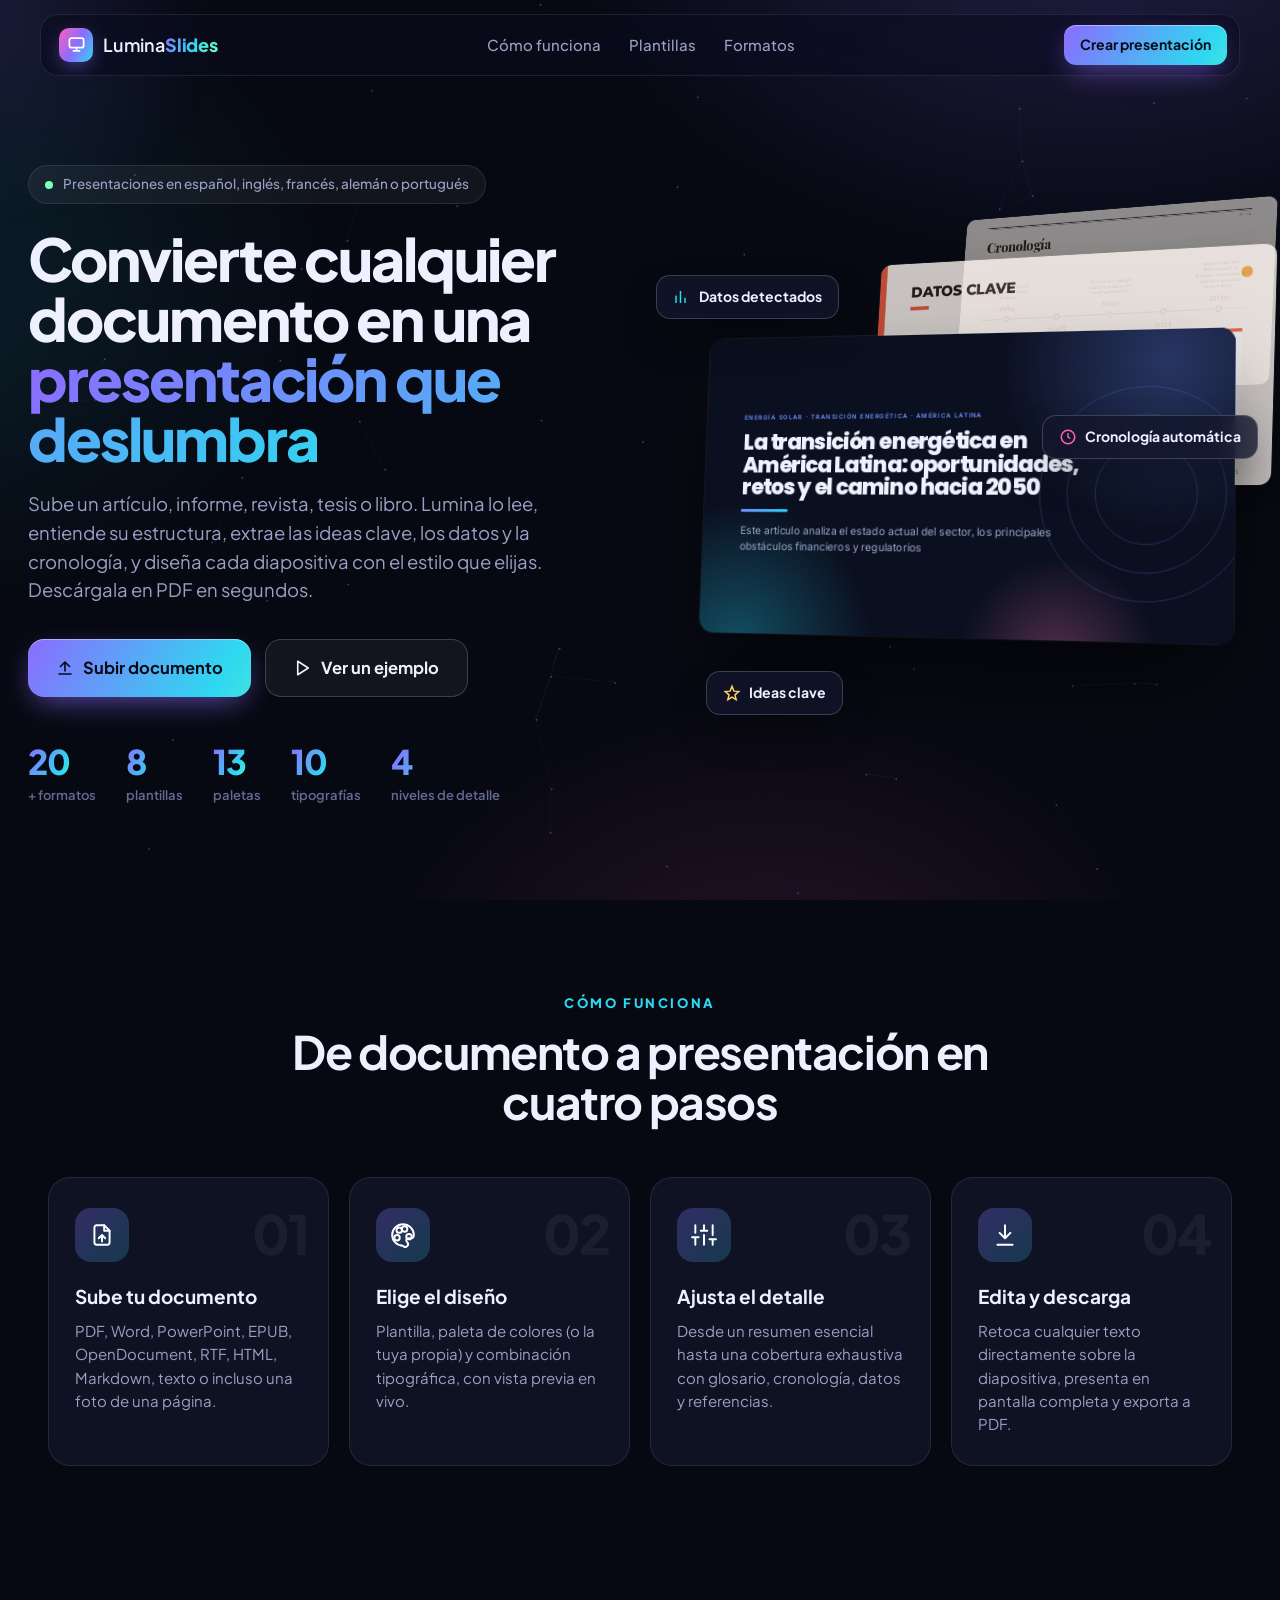
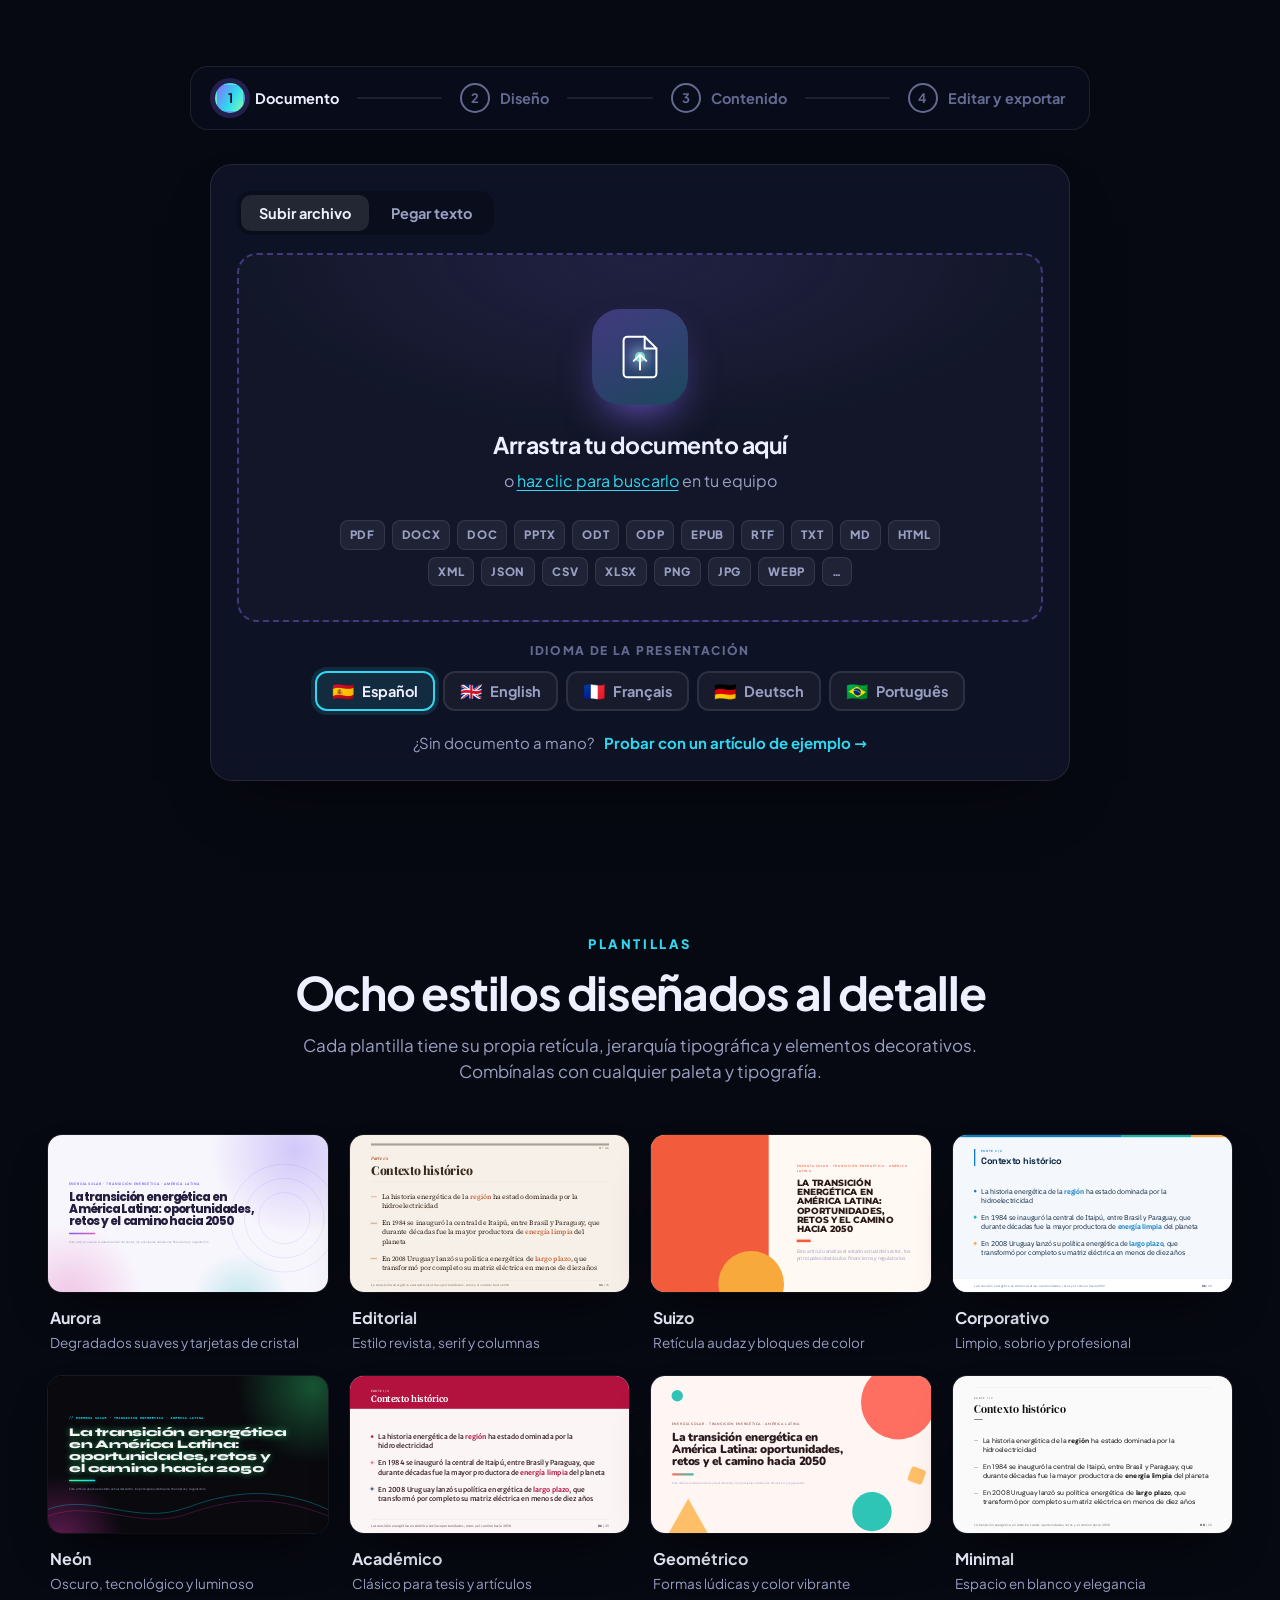
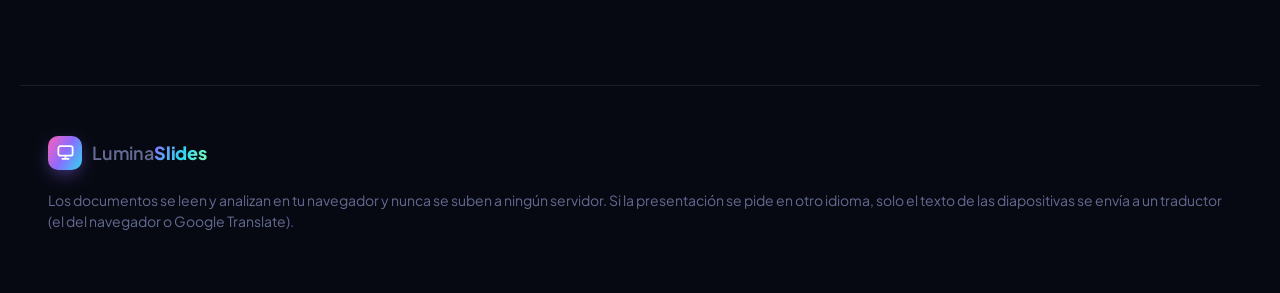
==== commit 687e6fb9: "Detectar tablas en PDF y filtrar texto basura; forzar la carga de la última versión - Las celdas de " ====
--- a/index.html
+++ b/index.html
@@ -14,9 +14,9 @@
   <meta name="twitter:card" content="summary_large_image">
   <meta name="description" content="Convierte artículos, documentos, revistas y libros en presentaciones espectaculares. Elige plantilla, colores, tipografía y nivel de detalle, y descarga en PDF.">
   <link rel="icon" href="data:image/svg+xml,%3Csvg xmlns='http://www.w3.org/2000/svg' viewBox='0 0 64 64'%3E%3Cdefs%3E%3ClinearGradient id='g' x1='0' y1='0' x2='1' y2='1'%3E%3Cstop offset='0' stop-color='%237B5CF0'/%3E%3Cstop offset='1' stop-color='%2322D3EE'/%3E%3C/linearGradient%3E%3C/defs%3E%3Crect width='64' height='64' rx='16' fill='url(%23g)'/%3E%3Crect x='14' y='18' width='36' height='24' rx='4' fill='white'/%3E%3Crect x='20' y='46' width='24' height='4' rx='2' fill='white'/%3E%3C/svg%3E">
-  <link rel="stylesheet" href="css/fonts.css">
-  <link rel="stylesheet" href="css/app.css">
-  <link rel="stylesheet" href="css/slides.css">
+  <link rel="stylesheet" href="css/fonts.css?v=4">
+  <link rel="stylesheet" href="css/app.css?v=4">
+  <link rel="stylesheet" href="css/slides.css?v=4">
 </head>
 <body>
   <canvas id="bg-canvas" aria-hidden="true"></canvas>
@@ -345,15 +345,15 @@
   <div class="toasts" id="toasts" aria-live="polite"></div>
   <canvas id="confetti" aria-hidden="true"></canvas>
 
-  <script src="js/themes.js"></script>
-  <script src="js/parsers.js"></script>
-  <script src="js/analyzer.js"></script>
-  <script src="js/generator.js"></script>
-  <script src="js/render.js"></script>
-  <script src="js/translate.js"></script>
-  <script src="js/export.js"></script>
-  <script src="js/sample.js"></script>
-  <script src="js/app.js"></script>
+  <script src="js/themes.js?v=4"></script>
+  <script src="js/parsers.js?v=4"></script>
+  <script src="js/analyzer.js?v=4"></script>
+  <script src="js/generator.js?v=4"></script>
+  <script src="js/render.js?v=4"></script>
+  <script src="js/translate.js?v=4"></script>
+  <script src="js/export.js?v=4"></script>
+  <script src="js/sample.js?v=4"></script>
+  <script src="js/app.js?v=4"></script>
   <script>
     if ('serviceWorker' in navigator && location.protocol.startsWith('http')) {
       window.addEventListener('load', () => navigator.serviceWorker.register('sw.js').catch(() => {}));
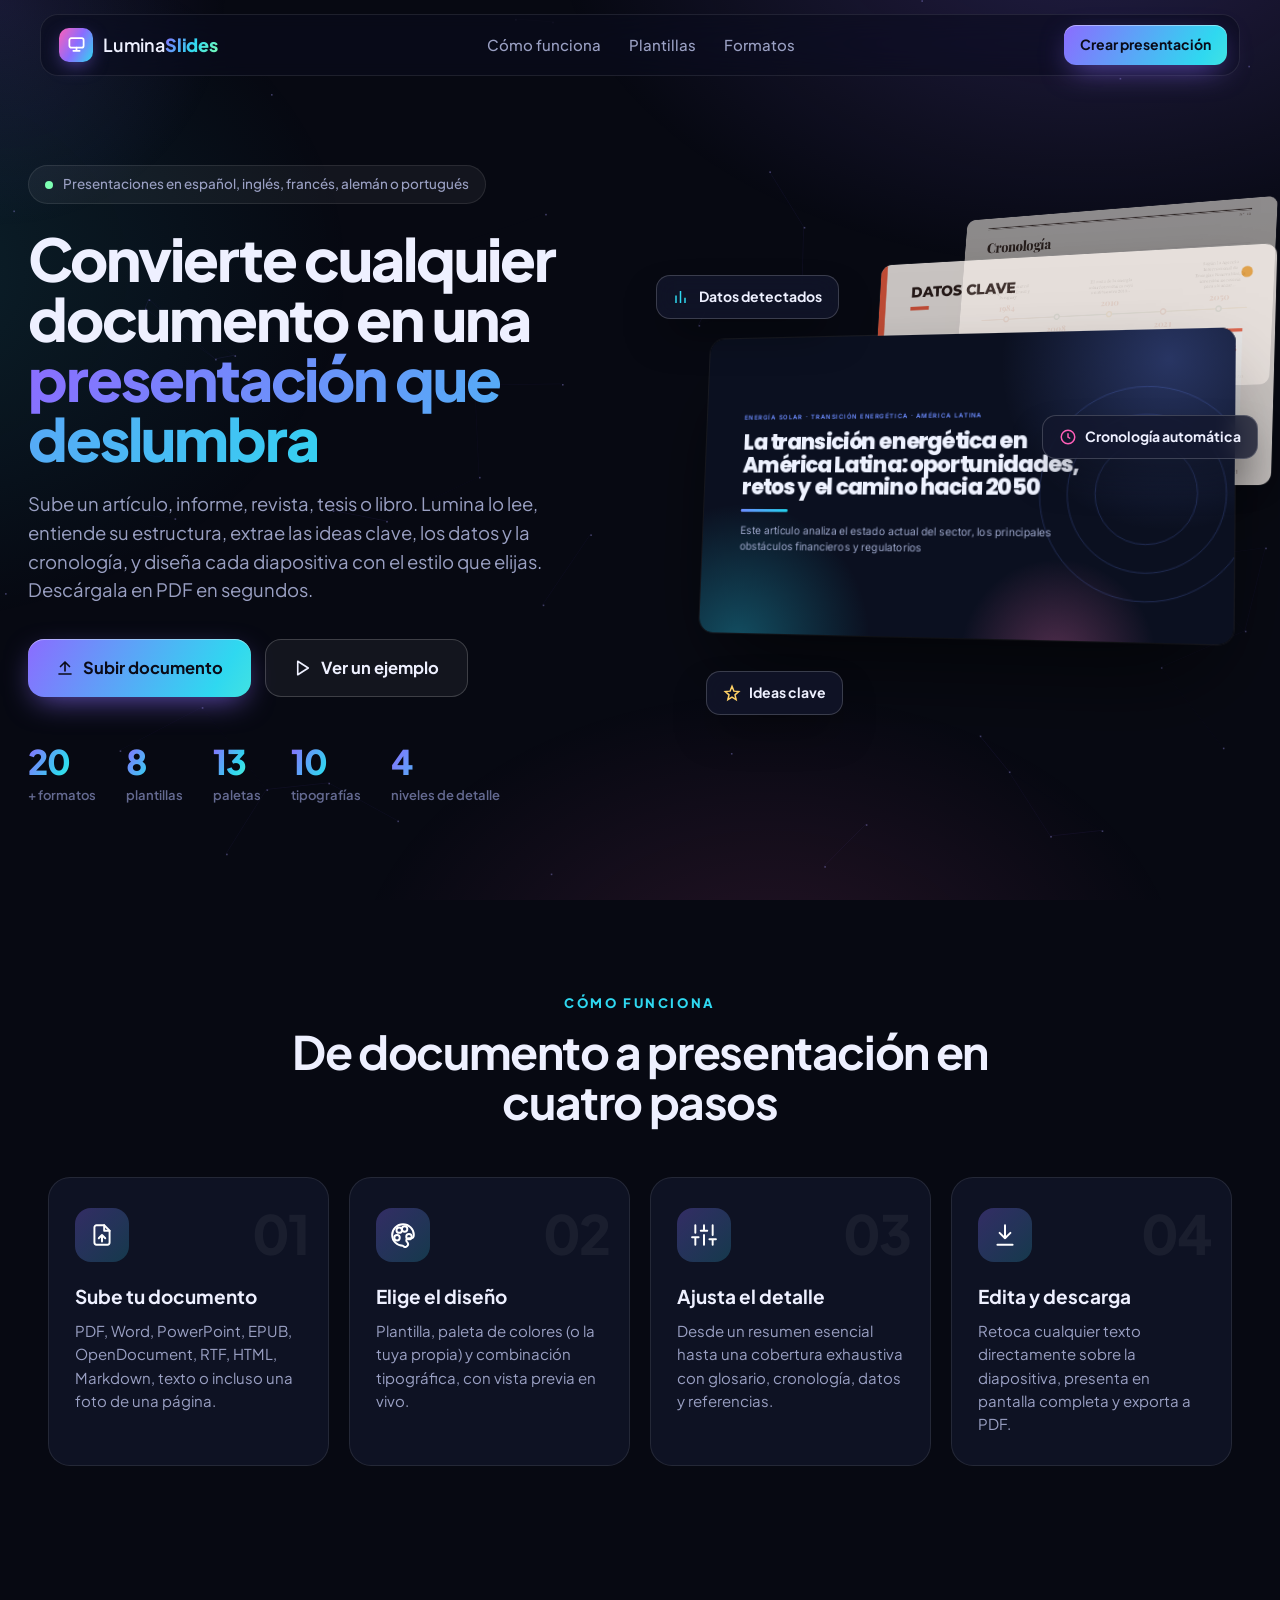
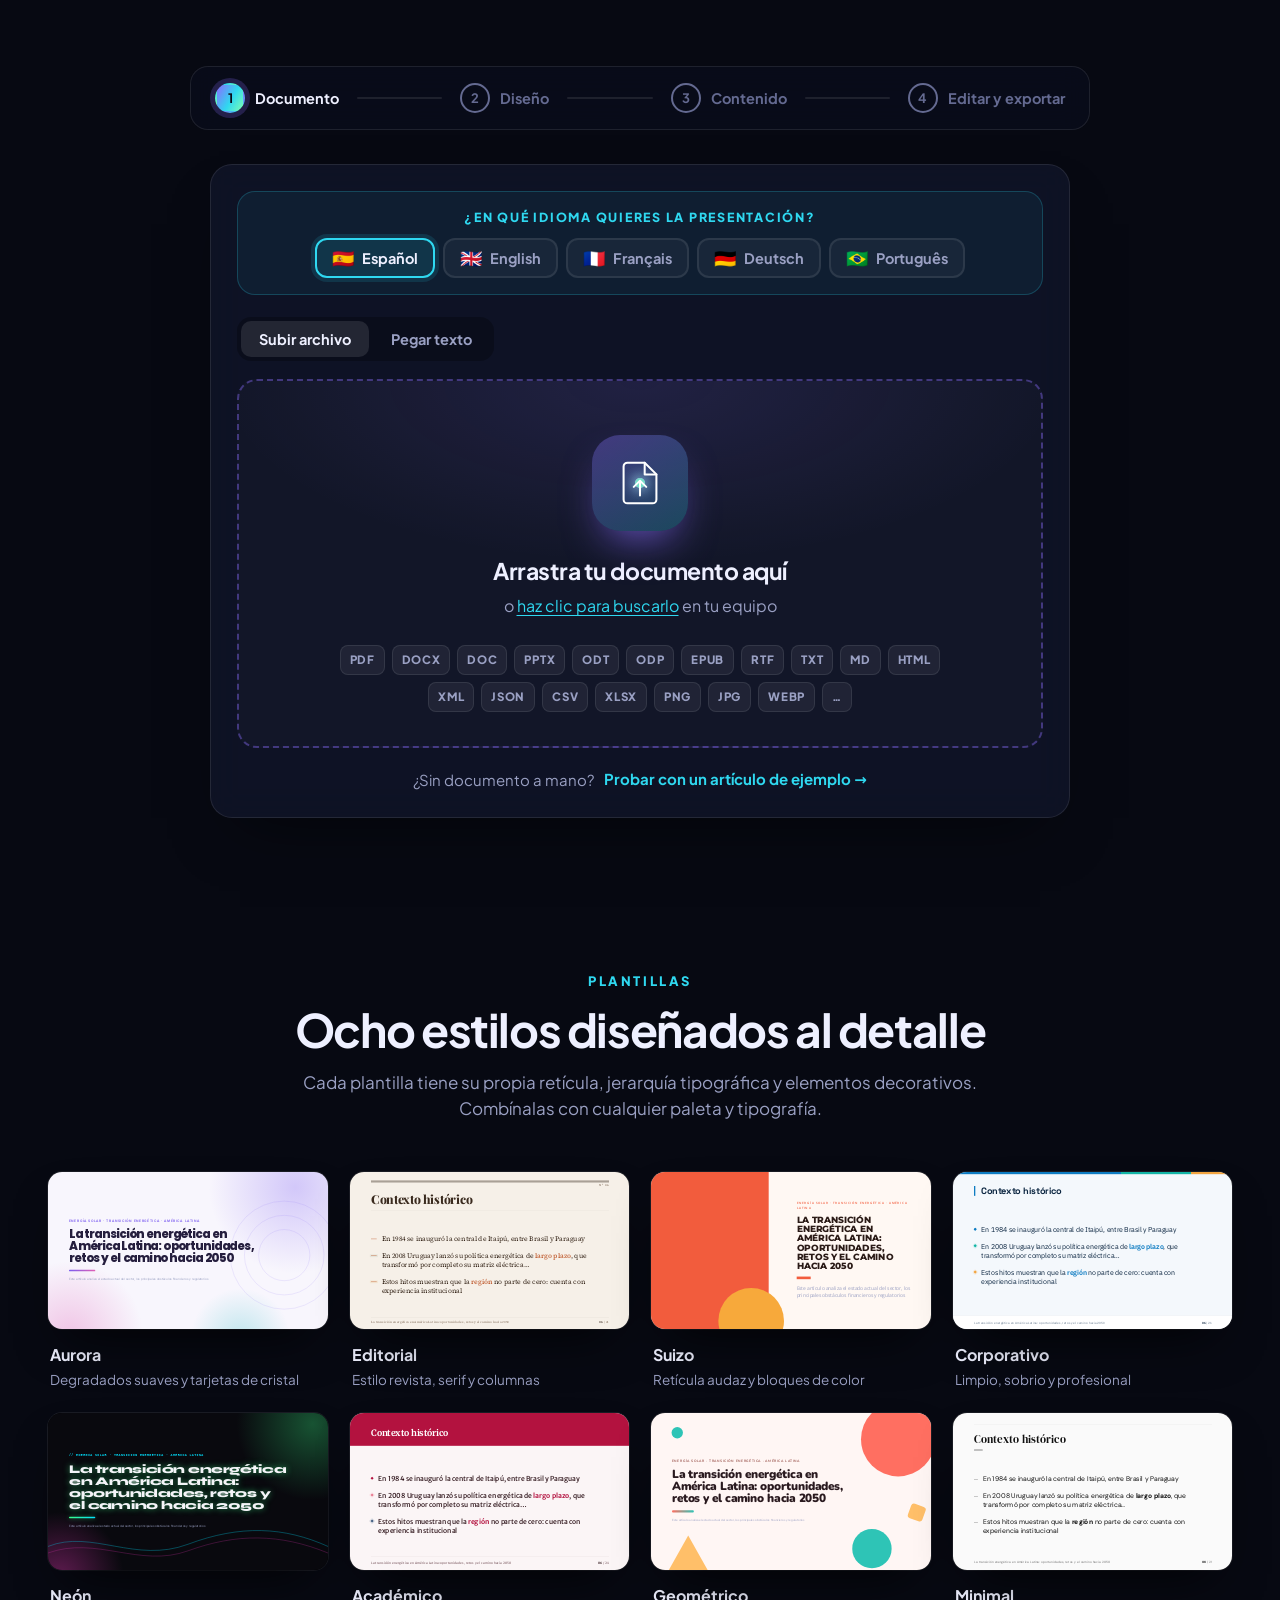
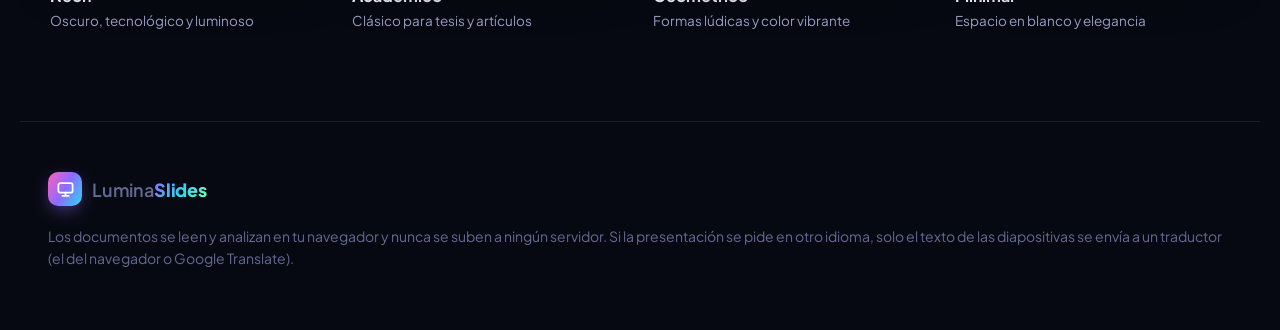
==== commit c9c577eb: "Presentaciones más concisas, sin secciones administrativas y selector de idioma destacado - Viñetas " ====
--- a/index.html
+++ b/index.html
@@ -14,9 +14,9 @@
   <meta name="twitter:card" content="summary_large_image">
   <meta name="description" content="Convierte artículos, documentos, revistas y libros en presentaciones espectaculares. Elige plantilla, colores, tipografía y nivel de detalle, y descarga en PDF.">
   <link rel="icon" href="data:image/svg+xml,%3Csvg xmlns='http://www.w3.org/2000/svg' viewBox='0 0 64 64'%3E%3Cdefs%3E%3ClinearGradient id='g' x1='0' y1='0' x2='1' y2='1'%3E%3Cstop offset='0' stop-color='%237B5CF0'/%3E%3Cstop offset='1' stop-color='%2322D3EE'/%3E%3C/linearGradient%3E%3C/defs%3E%3Crect width='64' height='64' rx='16' fill='url(%23g)'/%3E%3Crect x='14' y='18' width='36' height='24' rx='4' fill='white'/%3E%3Crect x='20' y='46' width='24' height='4' rx='2' fill='white'/%3E%3C/svg%3E">
-  <link rel="stylesheet" href="css/fonts.css?v=4">
-  <link rel="stylesheet" href="css/app.css?v=4">
-  <link rel="stylesheet" href="css/slides.css?v=4">
+  <link rel="stylesheet" href="css/fonts.css?v=5">
+  <link rel="stylesheet" href="css/app.css?v=5">
+  <link rel="stylesheet" href="css/slides.css?v=5">
 </head>
 <body>
   <canvas id="bg-canvas" aria-hidden="true"></canvas>
@@ -98,6 +98,10 @@
     <div class="panel active" data-panel="1">
       <div class="panel-grid one">
         <div class="glass upload-card">
+          <div class="lang-row top">
+            <span class="mini-label">¿En qué idioma quieres la presentación?</span>
+            <div class="lang-pick" role="group" aria-label="Idioma de la presentación"></div>
+          </div>
           <div class="tabs" role="tablist">
             <button class="tab active" data-tab="file">Subir archivo</button>
             <button class="tab" data-tab="paste">Pegar texto</button>
@@ -120,10 +124,6 @@
             <textarea id="paste-text" placeholder="Pega aquí el texto de tu artículo, informe o capítulo. Si usas Markdown (# Títulos), Lumina respetará la estructura."></textarea>
             <div class="row-end"><span class="hint" id="paste-count">0 palabras</span><button class="btn btn-primary" id="paste-go">Analizar texto</button></div>
           </div>
-          <div class="lang-row">
-            <span class="mini-label">Idioma de la presentación</span>
-            <div class="lang-pick" role="group" aria-label="Idioma de la presentación"></div>
-          </div>
           <div class="sample-row">
             <span>¿Sin documento a mano?</span>
             <button class="link-btn" id="sample-btn">Probar con un artículo de ejemplo →</button>
@@ -345,15 +345,15 @@
   <div class="toasts" id="toasts" aria-live="polite"></div>
   <canvas id="confetti" aria-hidden="true"></canvas>
 
-  <script src="js/themes.js?v=4"></script>
-  <script src="js/parsers.js?v=4"></script>
-  <script src="js/analyzer.js?v=4"></script>
-  <script src="js/generator.js?v=4"></script>
-  <script src="js/render.js?v=4"></script>
-  <script src="js/translate.js?v=4"></script>
-  <script src="js/export.js?v=4"></script>
-  <script src="js/sample.js?v=4"></script>
-  <script src="js/app.js?v=4"></script>
+  <script src="js/themes.js?v=5"></script>
+  <script src="js/parsers.js?v=5"></script>
+  <script src="js/analyzer.js?v=5"></script>
+  <script src="js/generator.js?v=5"></script>
+  <script src="js/render.js?v=5"></script>
+  <script src="js/translate.js?v=5"></script>
+  <script src="js/export.js?v=5"></script>
+  <script src="js/sample.js?v=5"></script>
+  <script src="js/app.js?v=5"></script>
   <script>
     if ('serviceWorker' in navigator && location.protocol.startsWith('http')) {
       window.addEventListener('load', () => navigator.serviceWorker.register('sw.js').catch(() => {}));
--- a/css/app.css
+++ b/css/app.css
@@ -456,3 +456,5 @@
 .lp.sel { border-color: var(--ui-c); background: rgba(47, 216, 240, .12); color: var(--ui-text); box-shadow: 0 0 0 4px rgba(47, 216, 240, .12); }
 .lp .fl { font-size: 18px; line-height: 1; }
 body.busy .lang-pick { opacity: .55; pointer-events: none; }
+.lang-row.top { margin: 0 0 22px; padding: 16px; border-radius: 18px; background: rgba(47, 216, 240, .06); border: 1px solid rgba(47, 216, 240, .22); }
+.lang-row.top .mini-label { color: var(--ui-c); font-size: 12.5px; }
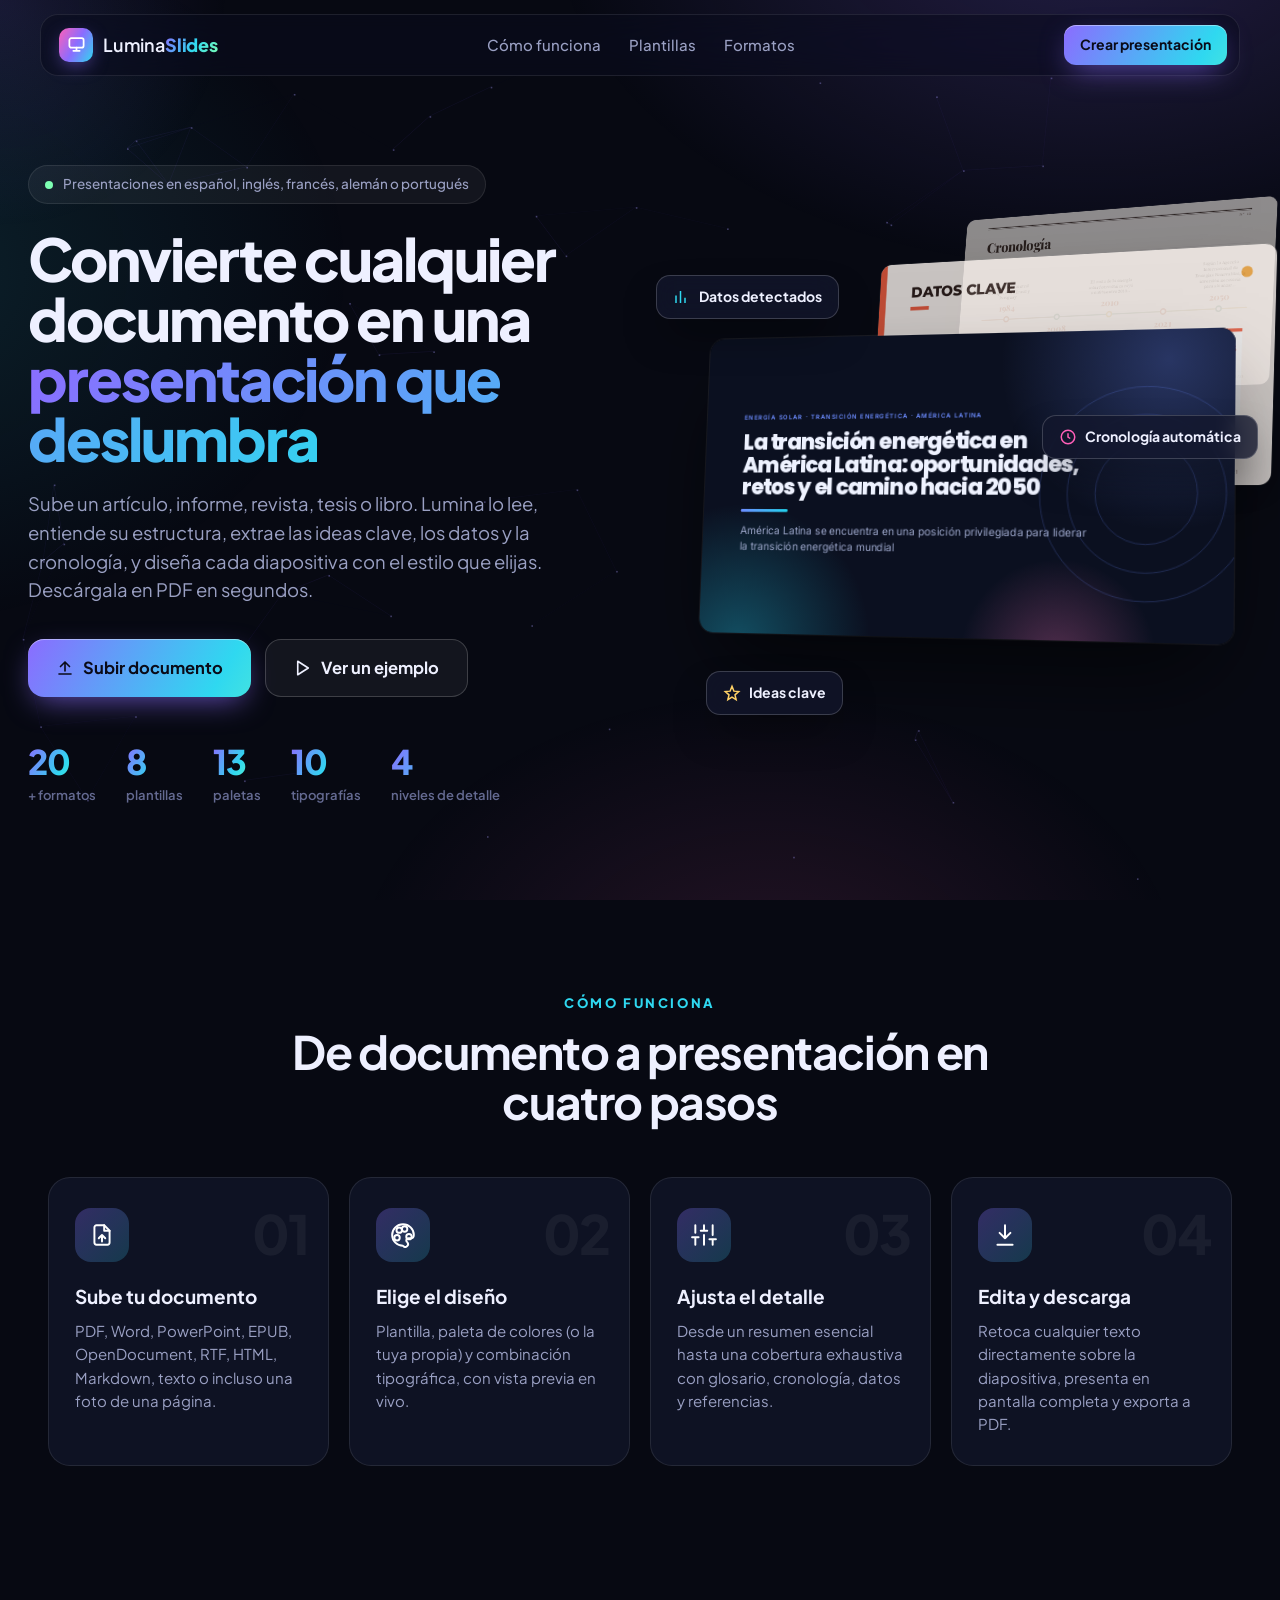
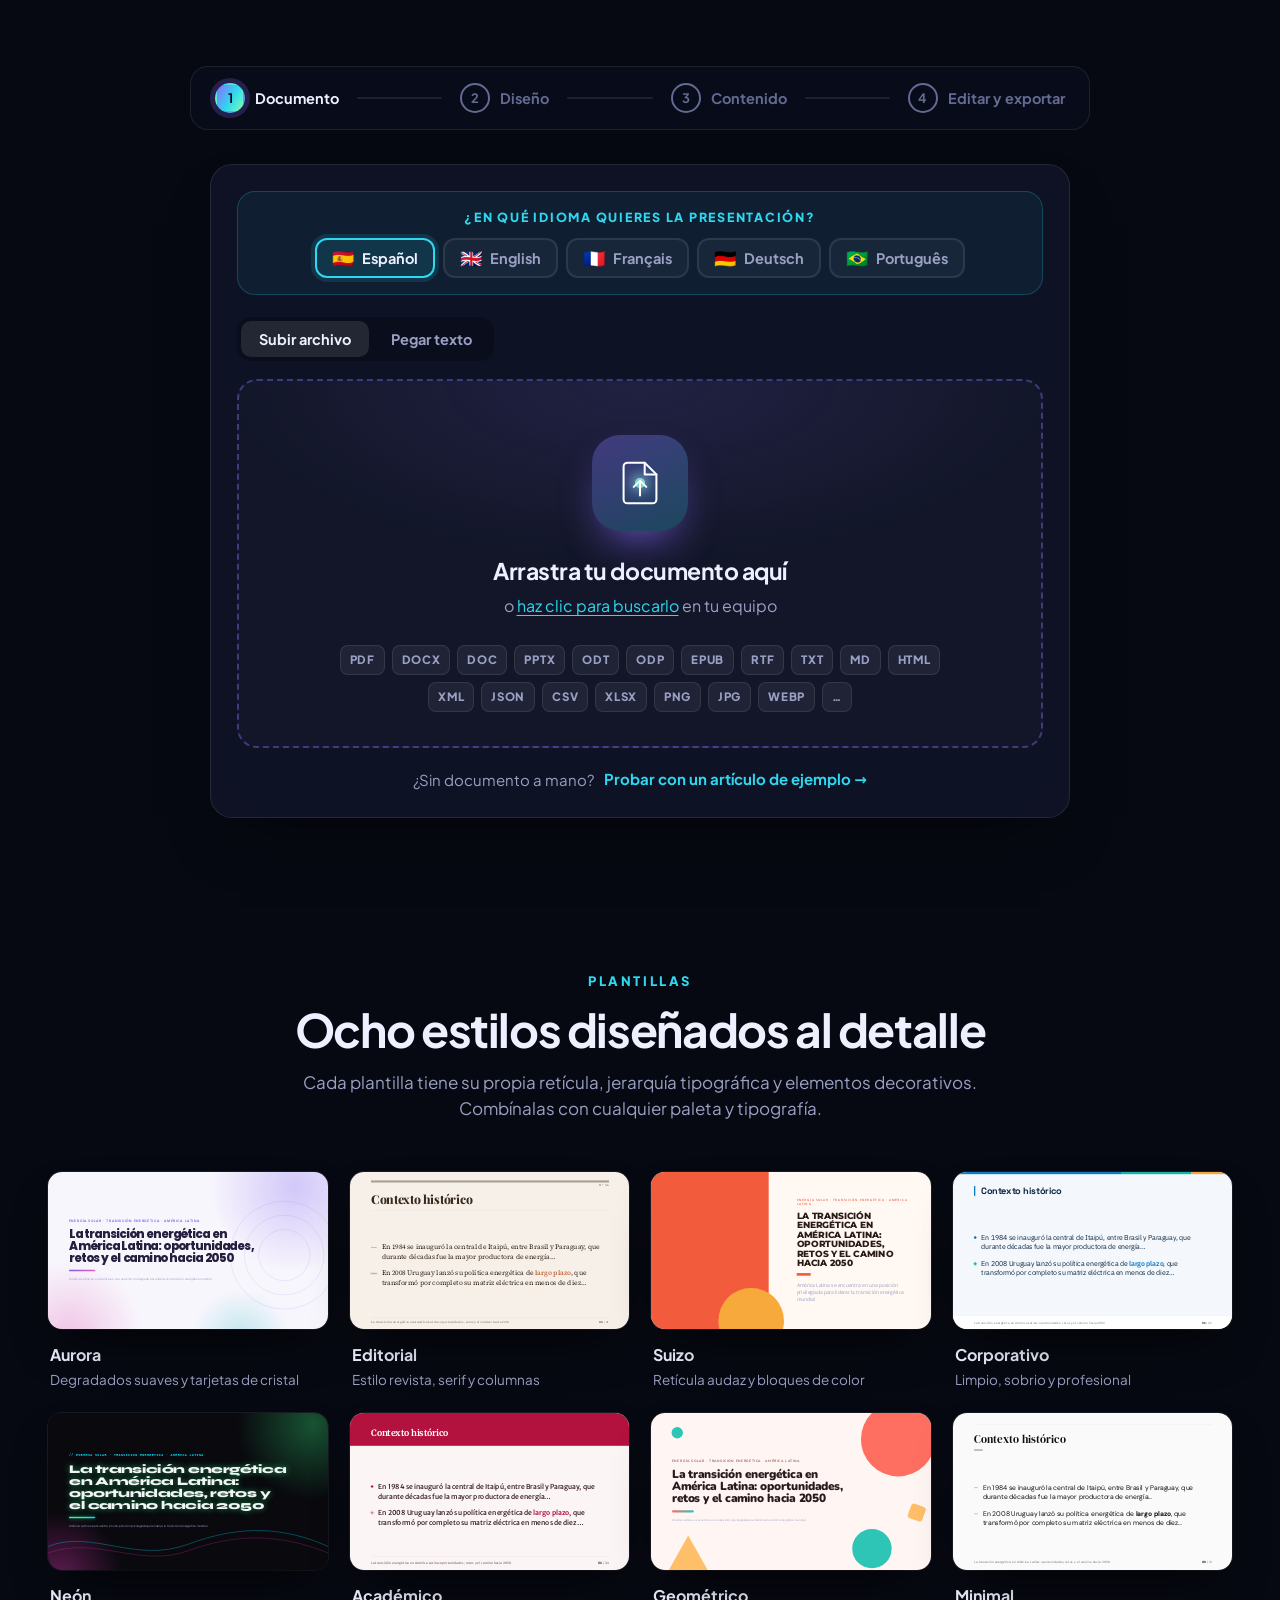
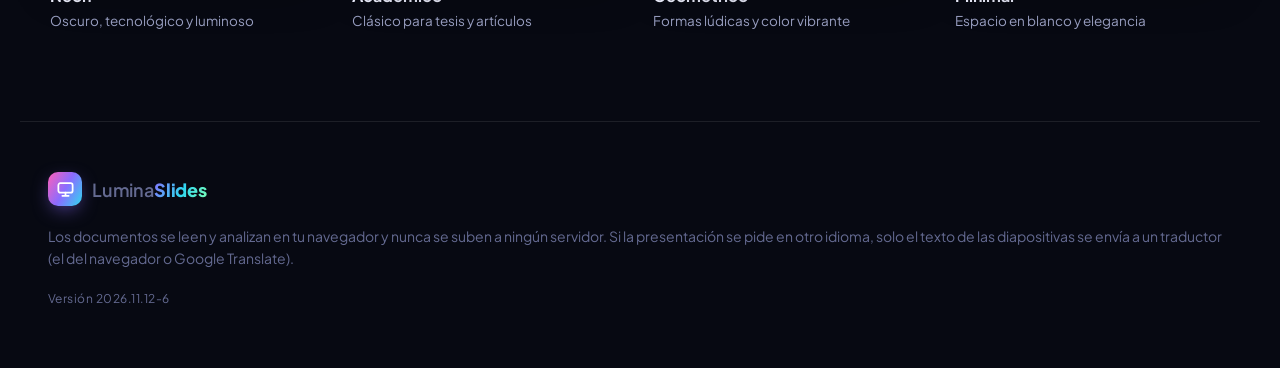
==== commit 09598353: "Tablas complejas en PDF, cifras relevantes, actualización automática y número de versión - Tablas co" ====
--- a/index.html
+++ b/index.html
@@ -14,9 +14,10 @@
   <meta name="twitter:card" content="summary_large_image">
   <meta name="description" content="Convierte artículos, documentos, revistas y libros en presentaciones espectaculares. Elige plantilla, colores, tipografía y nivel de detalle, y descarga en PDF.">
   <link rel="icon" href="data:image/svg+xml,%3Csvg xmlns='http://www.w3.org/2000/svg' viewBox='0 0 64 64'%3E%3Cdefs%3E%3ClinearGradient id='g' x1='0' y1='0' x2='1' y2='1'%3E%3Cstop offset='0' stop-color='%237B5CF0'/%3E%3Cstop offset='1' stop-color='%2322D3EE'/%3E%3C/linearGradient%3E%3C/defs%3E%3Crect width='64' height='64' rx='16' fill='url(%23g)'/%3E%3Crect x='14' y='18' width='36' height='24' rx='4' fill='white'/%3E%3Crect x='20' y='46' width='24' height='4' rx='2' fill='white'/%3E%3C/svg%3E">
-  <link rel="stylesheet" href="css/fonts.css?v=5">
-  <link rel="stylesheet" href="css/app.css?v=5">
-  <link rel="stylesheet" href="css/slides.css?v=5">
+  <link rel="stylesheet" href="css/fonts.css?v=6">
+  <link rel="stylesheet" href="css/app.css?v=6">
+  <link rel="stylesheet" href="css/slides.css?v=6">
+  <meta name="app-version" content="2026.11.12-6">
 </head>
 <body>
   <canvas id="bg-canvas" aria-hidden="true"></canvas>
@@ -303,6 +304,7 @@
   <footer class="footer">
     <div class="brand"><span class="brand-mark"><svg viewBox="0 0 24 24" fill="none" stroke="currentColor" stroke-width="2.2" stroke-linecap="round"><rect x="3" y="4" width="18" height="12" rx="2.5"/><path d="M8 20h8M12 16v4"/></svg></span><span>Lumina<b>Slides</b></span></div>
     <p>Los documentos se leen y analizan en tu navegador y nunca se suben a ningún servidor. Si la presentación se pide en otro idioma, solo el texto de las diapositivas se envía a un traductor (el del navegador o Google Translate).</p>
+    <span class="app-version" id="app-version">Versión 2026.11.12-6</span>
   </footer>
 
   <!-- ============ MODAL EXPORTAR ============ -->
@@ -345,18 +347,35 @@
   <div class="toasts" id="toasts" aria-live="polite"></div>
   <canvas id="confetti" aria-hidden="true"></canvas>
 
-  <script src="js/themes.js?v=5"></script>
-  <script src="js/parsers.js?v=5"></script>
-  <script src="js/analyzer.js?v=5"></script>
-  <script src="js/generator.js?v=5"></script>
-  <script src="js/render.js?v=5"></script>
-  <script src="js/translate.js?v=5"></script>
-  <script src="js/export.js?v=5"></script>
-  <script src="js/sample.js?v=5"></script>
-  <script src="js/app.js?v=5"></script>
+  <script src="js/themes.js?v=6"></script>
+  <script src="js/parsers.js?v=6"></script>
+  <script src="js/analyzer.js?v=6"></script>
+  <script src="js/generator.js?v=6"></script>
+  <script src="js/render.js?v=6"></script>
+  <script src="js/translate.js?v=6"></script>
+  <script src="js/export.js?v=6"></script>
+  <script src="js/sample.js?v=6"></script>
+  <script src="js/app.js?v=6"></script>
   <script>
+    // Actualización automática: cuando hay una versión nueva publicada, la página se recarga sola
+    // (si el usuario está trabajando en una presentación, solo se le avisa para no perder su trabajo)
     if ('serviceWorker' in navigator && location.protocol.startsWith('http')) {
-      window.addEventListener('load', () => navigator.serviceWorker.register('sw.js').catch(() => {}));
+      const hadController = !!navigator.serviceWorker.controller;
+      let reloaded = false;
+      navigator.serviceWorker.addEventListener('controllerchange', () => {
+        if (!hadController || reloaded) return;
+        if (window.__luminaHasWork && window.__luminaHasWork()) {
+          window.__luminaNotifyUpdate && window.__luminaNotifyUpdate();
+          return;
+        }
+        reloaded = true;
+        location.reload();
+      });
+      window.addEventListener('load', () => {
+        navigator.serviceWorker.register('sw.js?v=2026.11.12-6', { updateViaCache: 'none' })
+          .then((reg) => reg.update())
+          .catch(() => {});
+      });
     }
   </script>
 </body>
--- a/css/app.css
+++ b/css/app.css
@@ -458,3 +458,4 @@
 body.busy .lang-pick { opacity: .55; pointer-events: none; }
 .lang-row.top { margin: 0 0 22px; padding: 16px; border-radius: 18px; background: rgba(47, 216, 240, .06); border: 1px solid rgba(47, 216, 240, .22); }
 .lang-row.top .mini-label { color: var(--ui-c); font-size: 12.5px; }
+.app-version { font-size: 12px; color: var(--ui-faint); letter-spacing: .04em; }
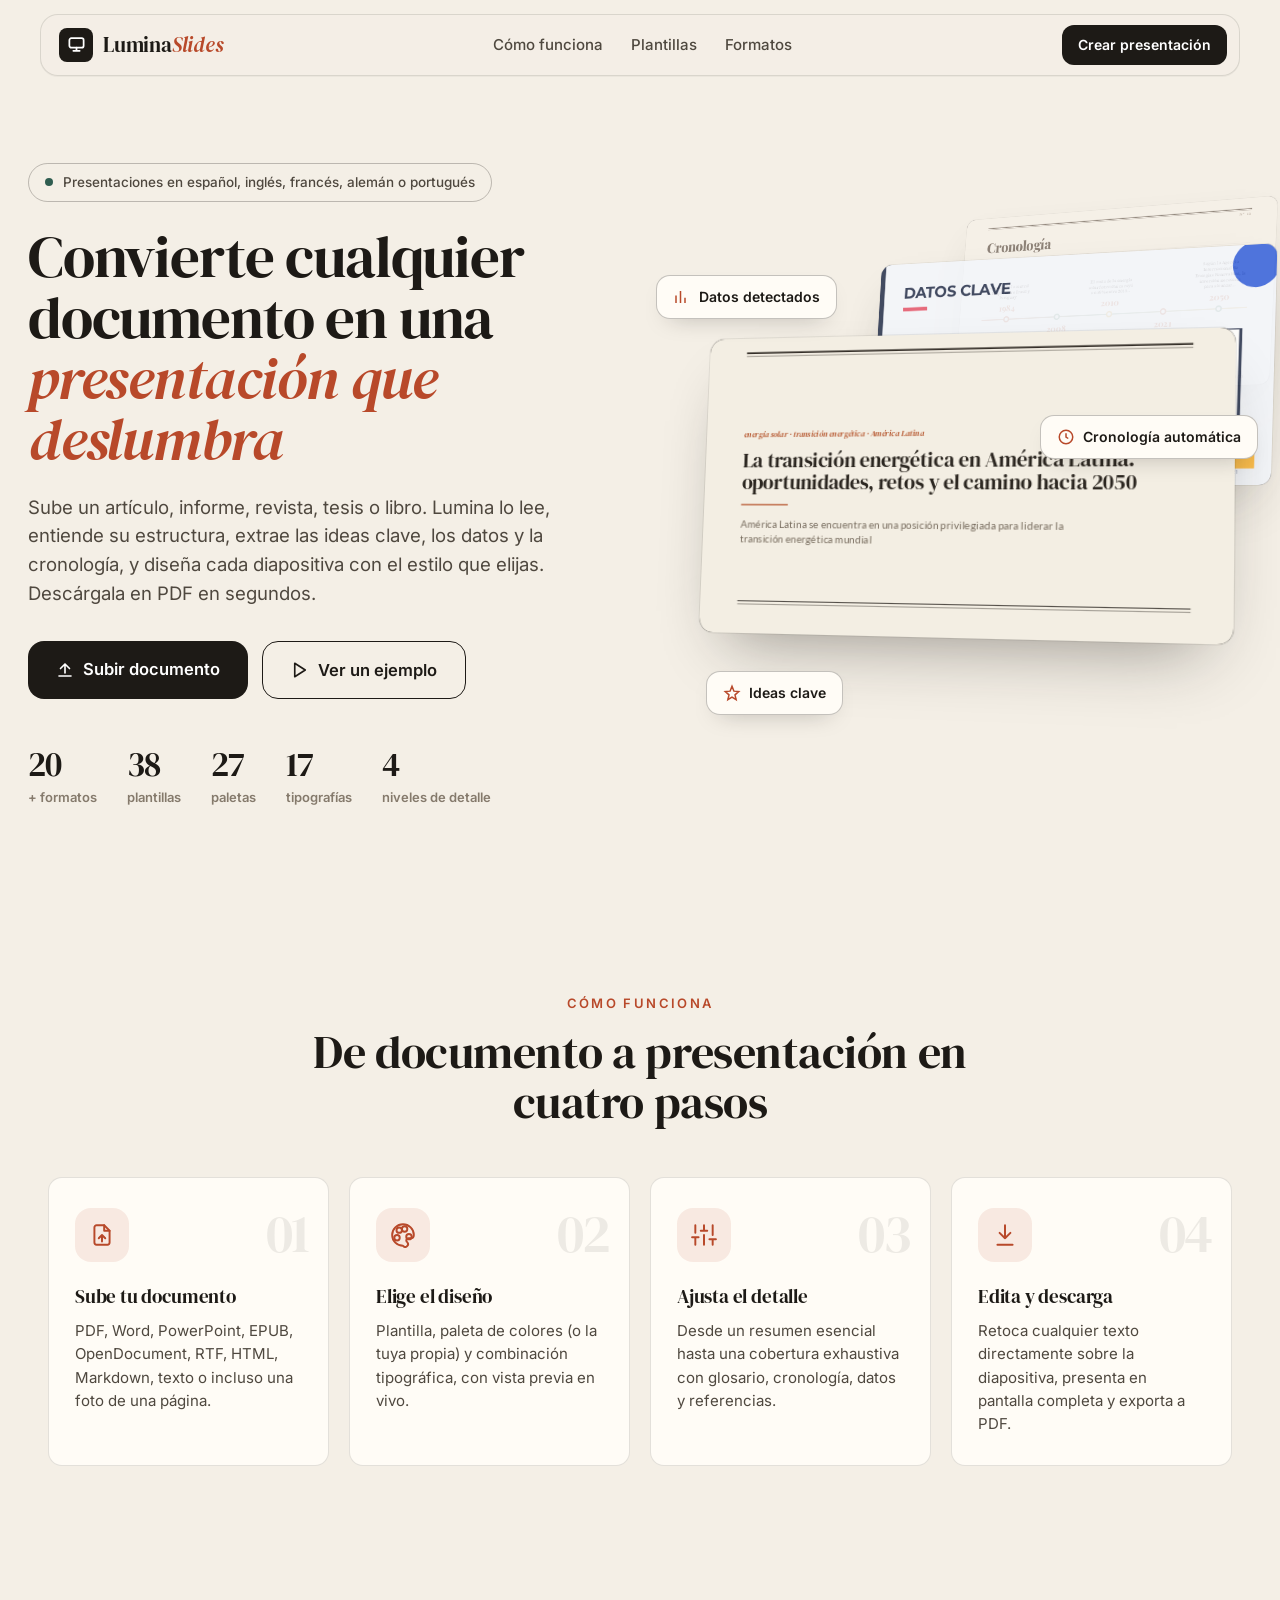
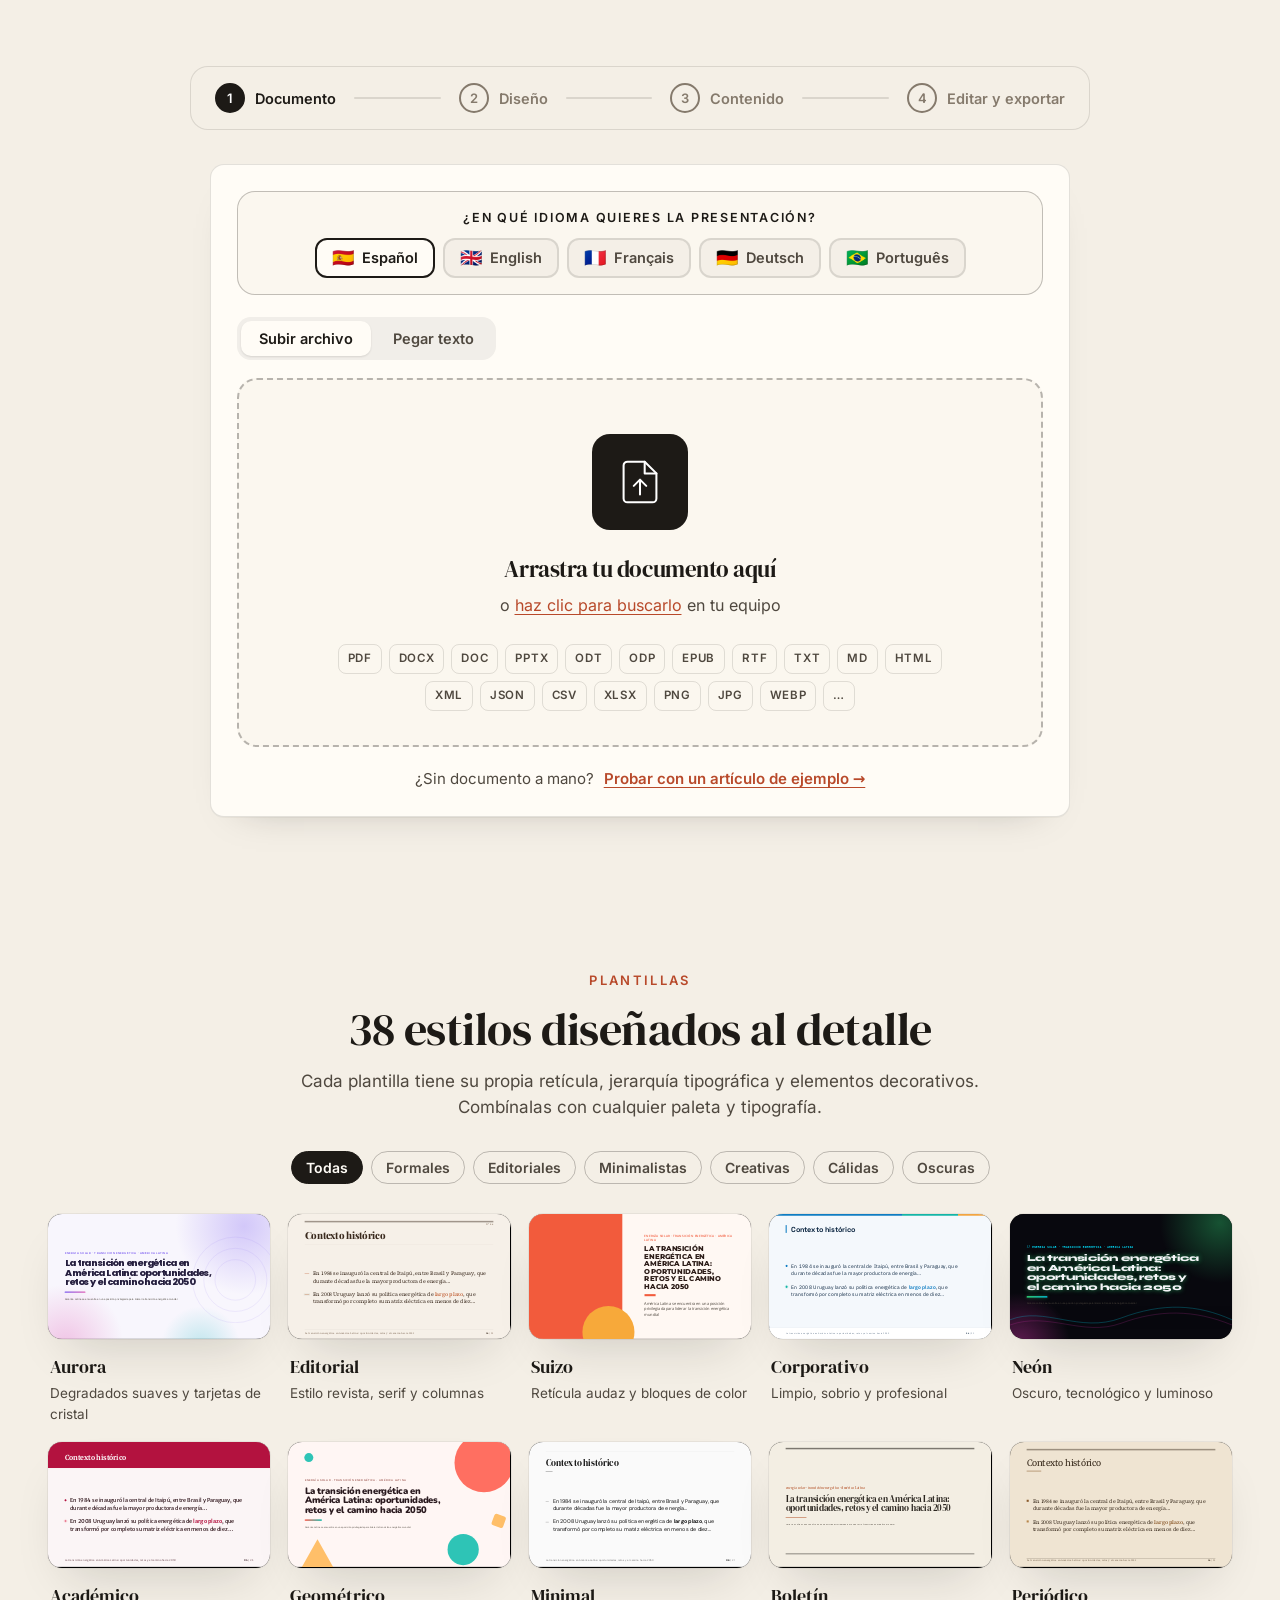
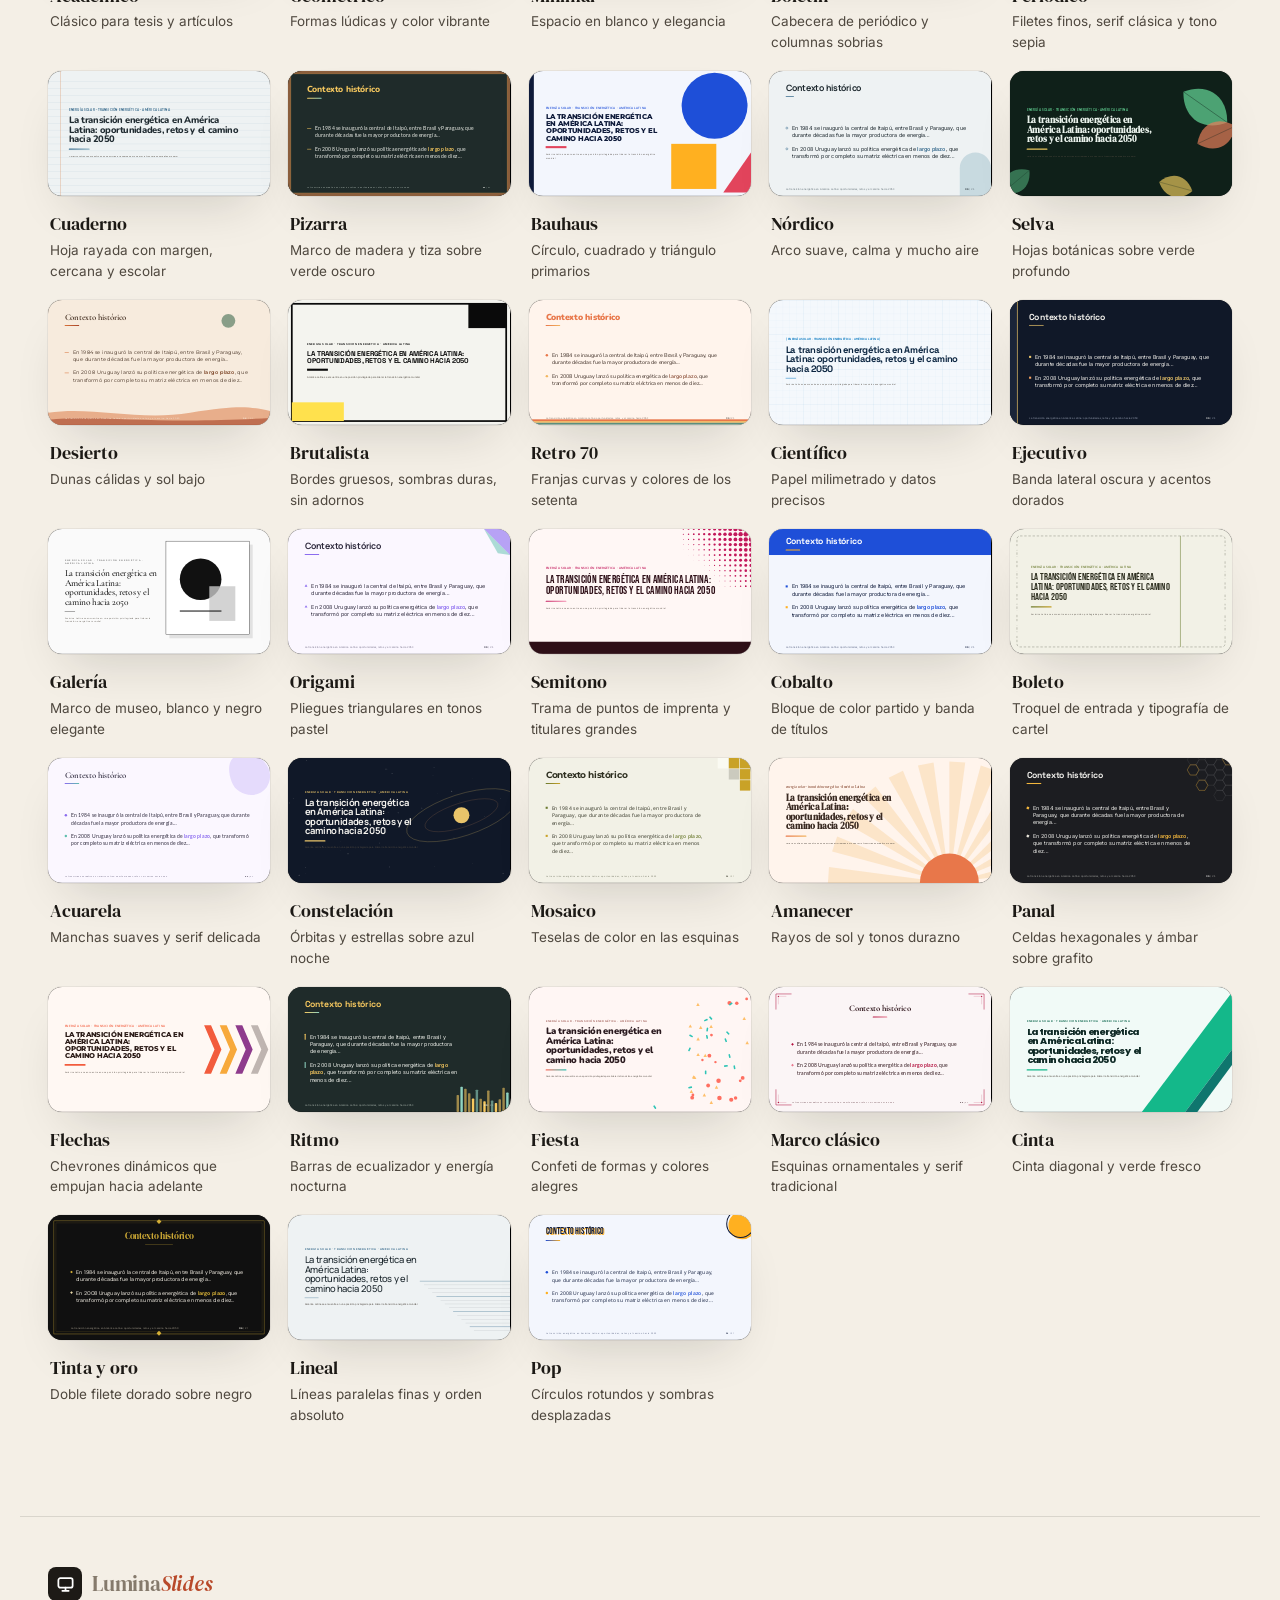
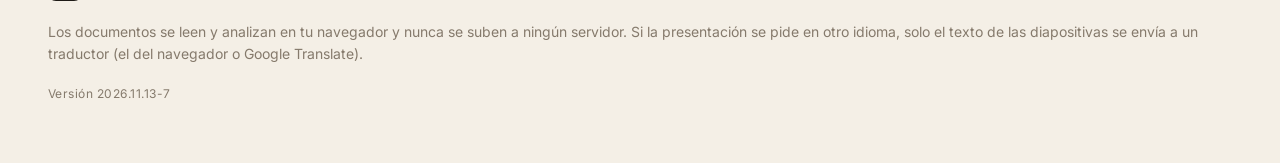
==== commit 981bba4f: "30 plantillas nuevas, interfaz editorial y correcciones de exportación - 30 plantillas nuevas con mo" ====
--- a/index.html
+++ b/index.html
@@ -4,7 +4,7 @@
   <meta charset="utf-8">
   <meta name="viewport" content="width=device-width, initial-scale=1">
   <title>Lumina Slides — Documentos convertidos en presentaciones</title>
-  <meta name="theme-color" content="#070912">
+  <meta name="theme-color" content="#F4EFE6">
   <link rel="manifest" href="manifest.webmanifest">
   <link rel="apple-touch-icon" href="assets/icon-512.png">
   <meta property="og:type" content="website">
@@ -14,14 +14,13 @@
   <meta name="twitter:card" content="summary_large_image">
   <meta name="description" content="Convierte artículos, documentos, revistas y libros en presentaciones espectaculares. Elige plantilla, colores, tipografía y nivel de detalle, y descarga en PDF.">
   <link rel="icon" href="data:image/svg+xml,%3Csvg xmlns='http://www.w3.org/2000/svg' viewBox='0 0 64 64'%3E%3Cdefs%3E%3ClinearGradient id='g' x1='0' y1='0' x2='1' y2='1'%3E%3Cstop offset='0' stop-color='%237B5CF0'/%3E%3Cstop offset='1' stop-color='%2322D3EE'/%3E%3C/linearGradient%3E%3C/defs%3E%3Crect width='64' height='64' rx='16' fill='url(%23g)'/%3E%3Crect x='14' y='18' width='36' height='24' rx='4' fill='white'/%3E%3Crect x='20' y='46' width='24' height='4' rx='2' fill='white'/%3E%3C/svg%3E">
-  <link rel="stylesheet" href="css/fonts.css?v=6">
-  <link rel="stylesheet" href="css/app.css?v=6">
-  <link rel="stylesheet" href="css/slides.css?v=6">
-  <meta name="app-version" content="2026.11.12-6">
+  <link rel="stylesheet" href="css/fonts.css?v=7">
+  <link rel="stylesheet" href="css/app.css?v=7">
+  <link rel="stylesheet" href="css/slides.css?v=7">
+  <link rel="stylesheet" href="css/slides-extra.css?v=7">
+  <meta name="app-version" content="2026.11.13-7">
 </head>
 <body>
-  <canvas id="bg-canvas" aria-hidden="true"></canvas>
-  <div class="cursor-glow" aria-hidden="true"></div>
 
   <!-- ============ NAV ============ -->
   <nav class="nav" id="nav">
@@ -55,9 +54,9 @@
       </div>
       <div class="hero-stats">
         <div><b data-count="20">0</b><span>+ formatos</span></div>
-        <div><b data-count="8">0</b><span>plantillas</span></div>
-        <div><b data-count="13">0</b><span>paletas</span></div>
-        <div><b data-count="10">0</b><span>tipografías</span></div>
+        <div><b data-count="38">0</b><span>plantillas</span></div>
+        <div><b data-count="27">0</b><span>paletas</span></div>
+        <div><b data-count="17">0</b><span>tipografías</span></div>
         <div><b data-count="4">0</b><span>niveles de detalle</span></div>
       </div>
     </div>
@@ -110,7 +109,7 @@
           <div class="tab-pane active" data-pane="file">
             <label class="dropzone" id="dropzone" tabindex="0">
               <input type="file" id="file-input" hidden>
-              <div class="dz-orbit"><span></span><span></span><span></span></div>
+              
               <div class="dz-icon">
                 <svg viewBox="0 0 64 64" fill="none" stroke="currentColor" stroke-width="2.6" stroke-linecap="round" stroke-linejoin="round"><path d="M38 6H16a5 5 0 0 0-5 5v42a5 5 0 0 0 5 5h32a5 5 0 0 0 5-5V21z"/><path d="M38 6v15h15"/><path d="M32 48V30M24 37l8-8 8 8"/></svg>
               </div>
@@ -175,6 +174,7 @@
         <div class="controls">
           <div class="glass ctrl-block" id="plantillas">
             <div class="ctrl-head"><h3>Plantilla</h3><span class="hint">Cada plantilla sugiere colores y letras; puedes cambiarlos.</span></div>
+            <div class="tpl-filter" id="tpl-filter"></div>
             <div class="tpl-grid" id="tpl-grid"></div>
           </div>
           <div class="glass ctrl-block">
@@ -295,16 +295,17 @@
   <section class="section" id="gallery-sec">
     <div class="section-head">
       <span class="eyebrow">Plantillas</span>
-      <h2>Ocho estilos diseñados al detalle</h2>
+      <h2>38 estilos diseñados al detalle</h2>
       <p>Cada plantilla tiene su propia retícula, jerarquía tipográfica y elementos decorativos. Combínalas con cualquier paleta y tipografía.</p>
     </div>
+    <div class="gal-filter" id="gal-filter"></div>
     <div class="gallery" id="gallery"></div>
   </section>
 
   <footer class="footer">
     <div class="brand"><span class="brand-mark"><svg viewBox="0 0 24 24" fill="none" stroke="currentColor" stroke-width="2.2" stroke-linecap="round"><rect x="3" y="4" width="18" height="12" rx="2.5"/><path d="M8 20h8M12 16v4"/></svg></span><span>Lumina<b>Slides</b></span></div>
     <p>Los documentos se leen y analizan en tu navegador y nunca se suben a ningún servidor. Si la presentación se pide en otro idioma, solo el texto de las diapositivas se envía a un traductor (el del navegador o Google Translate).</p>
-    <span class="app-version" id="app-version">Versión 2026.11.12-6</span>
+    <span class="app-version" id="app-version">Versión 2026.11.13-7</span>
   </footer>
 
   <!-- ============ MODAL EXPORTAR ============ -->
@@ -347,15 +348,16 @@
   <div class="toasts" id="toasts" aria-live="polite"></div>
   <canvas id="confetti" aria-hidden="true"></canvas>
 
-  <script src="js/themes.js?v=6"></script>
-  <script src="js/parsers.js?v=6"></script>
-  <script src="js/analyzer.js?v=6"></script>
-  <script src="js/generator.js?v=6"></script>
-  <script src="js/render.js?v=6"></script>
-  <script src="js/translate.js?v=6"></script>
-  <script src="js/export.js?v=6"></script>
-  <script src="js/sample.js?v=6"></script>
-  <script src="js/app.js?v=6"></script>
+  <script src="js/themes.js?v=7"></script>
+  <script src="js/templates-extra.js?v=7"></script>
+  <script src="js/parsers.js?v=7"></script>
+  <script src="js/analyzer.js?v=7"></script>
+  <script src="js/generator.js?v=7"></script>
+  <script src="js/render.js?v=7"></script>
+  <script src="js/translate.js?v=7"></script>
+  <script src="js/export.js?v=7"></script>
+  <script src="js/sample.js?v=7"></script>
+  <script src="js/app.js?v=7"></script>
   <script>
     // Actualización automática: cuando hay una versión nueva publicada, la página se recarga sola
     // (si el usuario está trabajando en una presentación, solo se le avisa para no perder su trabajo)
@@ -372,7 +374,7 @@
         location.reload();
       });
       window.addEventListener('load', () => {
-        navigator.serviceWorker.register('sw.js?v=2026.11.12-6', { updateViaCache: 'none' })
+        navigator.serviceWorker.register('sw.js?v=2026.11.13-7', { updateViaCache: 'none' })
           .then((reg) => reg.update())
           .catch(() => {});
       });
--- a/css/app.css
+++ b/css/app.css
@@ -2,23 +2,25 @@
    Lumina Slides — Interfaz de la aplicación
    ========================================================= */
 :root {
-  --ui-bg: #070912;
-  --ui-bg2: #0d1122;
-  --ui-panel: rgba(20, 25, 48, .62);
-  --ui-panel-solid: #12172c;
-  --ui-border: rgba(255, 255, 255, .09);
-  --ui-border-strong: rgba(255, 255, 255, .18);
-  --ui-text: #eef0ff;
-  --ui-muted: #9aa0c3;
-  --ui-faint: #646a91;
-  --ui-v: #8b6cff;
-  --ui-c: #2fd8f0;
-  --ui-p: #ff5fb8;
-  --ui-grad: linear-gradient(120deg, #8b6cff 0%, #2fd8f0 55%, #7dffb3 100%);
-  --ui-grad2: linear-gradient(120deg, #ff5fb8, #8b6cff 50%, #2fd8f0);
-  --radius: 22px;
+  --ui-bg: #F4EFE6;
+  --ui-bg2: #ECE5D8;
+  --ui-panel: #FFFCF6;
+  --ui-panel-solid: #FFFCF6;
+  --ui-border: rgba(29, 26, 22, .12);
+  --ui-border-strong: rgba(29, 26, 22, .26);
+  --ui-text: #1D1A16;
+  --ui-muted: #4F483F;
+  --ui-faint: #857A6C;
+  --ui-v: #B8492A;
+  --ui-c: #2F5D50;
+  --ui-p: #B8492A;
+  --ui-accent: #B8492A;
+  --ui-grad: linear-gradient(#1D1A16, #1D1A16);
+  --ui-grad2: linear-gradient(#B8492A, #B8492A);
+  --radius: 14px;
   --ease: cubic-bezier(.2, .8, .2, 1);
-  --font-ui: 'Plus Jakarta Sans', system-ui, -apple-system, 'Segoe UI', sans-serif;
+  --font-ui: 'Inter', system-ui, -apple-system, 'Segoe UI', sans-serif;
+  --font-display: 'DM Serif Display', Georgia, 'Times New Roman', serif;
 }
 * { box-sizing: border-box; }
 html { scroll-behavior: smooth; }
@@ -30,48 +32,48 @@
 body::before {
   content: ''; position: fixed; inset: 0; z-index: -2; pointer-events: none;
   background:
-    radial-gradient(900px 600px at 85% -10%, rgba(139, 108, 255, .22), transparent 60%),
-    radial-gradient(800px 600px at -10% 30%, rgba(47, 216, 240, .12), transparent 60%),
-    radial-gradient(700px 500px at 60% 110%, rgba(255, 95, 184, .12), transparent 60%);
+    radial-gradient(900px 600px at 85% -10%, rgba(184, 73, 42, 0.22), transparent 60%),
+    radial-gradient(800px 600px at -10% 30%, rgba(47, 93, 80, 0.12), transparent 60%),
+    radial-gradient(700px 500px at 60% 110%, rgba(184, 73, 42, 0.12), transparent 60%);
 }
 #bg-canvas { position: fixed; inset: 0; z-index: -1; pointer-events: none; opacity: .7; }
-.cursor-glow { position: fixed; width: 520px; height: 520px; border-radius: 50%; pointer-events: none; z-index: -1; left: 0; top: 0; transform: translate(-50%, -50%); background: radial-gradient(circle, rgba(139, 108, 255, .13), transparent 62%); transition: opacity .3s; }
+.cursor-glow { position: fixed; width: 520px; height: 520px; border-radius: 50%; pointer-events: none; z-index: -1; left: 0; top: 0; transform: translate(-50%, -50%); background: radial-gradient(circle, rgba(184, 73, 42, 0.13), transparent 62%); transition: opacity .3s; }
 a { color: inherit; text-decoration: none; }
 button { font-family: inherit; }
 .hidden { display: none !important; }
-::selection { background: rgba(139, 108, 255, .45); }
+::selection { background: rgba(184, 73, 42, 0.27); }
 
 /* ---------- Botones ---------- */
 .btn { display: inline-flex; align-items: center; justify-content: center; gap: 9px; border: 0; cursor: pointer; font-weight: 700; font-size: 15px; padding: 12px 22px; border-radius: 14px; transition: transform .25s var(--ease), box-shadow .25s var(--ease), background .25s, opacity .2s; white-space: nowrap; color: var(--ui-text); }
 .btn svg { width: 18px; height: 18px; flex: none; }
 .btn:active { transform: scale(.97); }
 .btn:disabled { opacity: .45; cursor: not-allowed; }
-.btn-primary { background: var(--ui-grad); color: #0a0b18; box-shadow: 0 10px 30px -8px rgba(139, 108, 255, .7), inset 0 1px 0 rgba(255, 255, 255, .4); background-size: 160% 100%; }
-.btn-primary:hover { transform: translateY(-2px); box-shadow: 0 16px 40px -8px rgba(47, 216, 240, .6), inset 0 1px 0 rgba(255, 255, 255, .5); background-position: 100% 0; }
-.btn-ghost { background: rgba(255, 255, 255, .05); border: 1px solid var(--ui-border-strong); }
-.btn-ghost:hover { background: rgba(255, 255, 255, .1); transform: translateY(-2px); }
-.btn-soft { background: rgba(139, 108, 255, .18); color: #d9d0ff; }
-.btn-soft:hover { background: rgba(139, 108, 255, .3); }
+.btn-primary { background: var(--ui-grad); color: #FFFFFF; box-shadow: 0 10px 30px -8px rgba(184, 73, 42, 0.42), inset 0 1px 0 rgba(255, 252, 246, 0.4); background-size: 160% 100%; }
+.btn-primary:hover { transform: translateY(-2px); box-shadow: 0 16px 40px -8px rgba(47, 93, 80, 0.36), inset 0 1px 0 rgba(255, 252, 246, 0.5); background-position: 100% 0; }
+.btn-ghost { background: rgba(29, 26, 22, 0.038); border: 1px solid var(--ui-border-strong); }
+.btn-ghost:hover { background: rgba(29, 26, 22, 0.075); transform: translateY(-2px); }
+.btn-soft { background: rgba(184, 73, 42, 0.18); color: #d9d0ff; }
+.btn-soft:hover { background: rgba(184, 73, 42, 0.3); }
 .btn-lg { padding: 16px 28px; font-size: 16.5px; border-radius: 16px; }
 .btn-sm { padding: 9px 16px; font-size: 14px; border-radius: 12px; }
 .link-btn { background: none; border: 0; color: var(--ui-c); font-weight: 700; cursor: pointer; padding: 0; font-size: 15px; }
 .link-btn:hover { text-decoration: underline; }
 
 /* ---------- Navegación ---------- */
-.nav { position: fixed; top: 14px; left: 50%; transform: translateX(-50%); width: min(1200px, calc(100% - 28px)); z-index: 50; display: flex; align-items: center; justify-content: space-between; gap: 20px; padding: 10px 12px 10px 18px; border-radius: 18px; background: rgba(10, 13, 28, .6); border: 1px solid var(--ui-border); backdrop-filter: blur(18px) saturate(1.4); -webkit-backdrop-filter: blur(18px) saturate(1.4); transition: background .3s; }
-.nav.scrolled { background: rgba(10, 13, 28, .88); }
+.nav { position: fixed; top: 14px; left: 50%; transform: translateX(-50%); width: min(1200px, calc(100% - 28px)); z-index: 50; display: flex; align-items: center; justify-content: space-between; gap: 20px; padding: 10px 12px 10px 18px; border-radius: 18px; background: rgba(255, 252, 246, 0.96); border: 1px solid var(--ui-border); -webkit- transition: background .3s; }
+.nav.scrolled { background: rgba(255, 252, 246, 0.96); }
 .brand { display: inline-flex; align-items: center; gap: 10px; font-weight: 600; font-size: 18px; letter-spacing: -.01em; }
 .brand b { font-weight: 800; background: var(--ui-grad); -webkit-background-clip: text; background-clip: text; color: transparent; }
-.brand-mark { width: 34px; height: 34px; border-radius: 10px; display: grid; place-items: center; background: var(--ui-grad2); color: #fff; box-shadow: 0 6px 20px -6px rgba(139, 108, 255, .8); }
+.brand-mark { width: 34px; height: 34px; border-radius: 10px; display: grid; place-items: center; background: var(--ui-grad2); color: #fff; box-shadow: 0 6px 20px -6px rgba(184, 73, 42, 0.48); }
 .brand-mark svg { width: 19px; height: 19px; }
 .nav-links { display: flex; gap: 28px; font-size: 15px; color: var(--ui-muted); font-weight: 500; }
 .nav-links a:hover { color: var(--ui-text); }
 
 /* ---------- Hero ---------- */
 .hero { min-height: 100vh; display: grid; grid-template-columns: 1.02fr 1fr; gap: 40px; align-items: center; max-width: 1280px; margin: 0 auto; padding: 130px 28px 60px; }
-.pill { display: inline-flex; align-items: center; gap: 10px; padding: 8px 16px; border-radius: 999px; background: rgba(255, 255, 255, .05); border: 1px solid var(--ui-border); font-size: 13.5px; color: var(--ui-muted); font-weight: 500; }
-.dot-live { width: 8px; height: 8px; border-radius: 50%; background: #7dffb3; box-shadow: 0 0 0 0 rgba(125, 255, 179, .7); animation: pulse 2s infinite; }
-@keyframes pulse { 70% { box-shadow: 0 0 0 10px rgba(125, 255, 179, 0); } 100% { box-shadow: 0 0 0 0 rgba(125, 255, 179, 0); } }
+.pill { display: inline-flex; align-items: center; gap: 10px; padding: 8px 16px; border-radius: 999px; background: rgba(29, 26, 22, 0.038); border: 1px solid var(--ui-border); font-size: 13.5px; color: var(--ui-muted); font-weight: 500; }
+.dot-live { width: 8px; height: 8px; border-radius: 50%; background: #2F5D50; box-shadow: 0 0 0 0 rgba(47, 93, 80, 0.42); animation: pulse 2s infinite; }
+@keyframes pulse { 70% { box-shadow: 0 0 0 10px rgba(47, 93, 80, 0); } 100% { box-shadow: 0 0 0 0 rgba(47, 93, 80, 0); } }
 .hero h1 { font-size: clamp(38px, 4.6vw, 66px); line-height: 1.02; letter-spacing: -.035em; margin: 24px 0 22px; font-weight: 800; }
 .grad { background: var(--ui-grad); background-size: 200% 100%; -webkit-background-clip: text; background-clip: text; color: transparent; animation: gradShift 6s ease-in-out infinite alternate; }
 @keyframes gradShift { to { background-position: 100% 0; } }
@@ -83,14 +85,14 @@
 .hero-stats span { font-size: 13px; color: var(--ui-faint); margin-top: 6px; font-weight: 600; }
 .hero-visual { position: relative; height: 560px; perspective: 1600px; }
 .deck3d { position: absolute; inset: 0; transform-style: preserve-3d; }
-.deck3d .card3d { position: absolute; left: 50%; top: 50%; border-radius: 14px; overflow: hidden; box-shadow: 0 40px 80px -20px rgba(0, 0, 0, .7), 0 0 0 1px rgba(255, 255, 255, .08); transition: transform 1.2s var(--ease), opacity 1.2s var(--ease), filter 1.2s; will-change: transform; }
-.float-chip { position: absolute; display: flex; align-items: center; gap: 8px; padding: 10px 16px; border-radius: 14px; font-size: 14px; font-weight: 700; background: rgba(18, 22, 44, .78); border: 1px solid var(--ui-border-strong); backdrop-filter: blur(12px); -webkit-backdrop-filter: blur(12px); box-shadow: 0 20px 40px -12px rgba(0, 0, 0, .6); animation: floaty 6s ease-in-out infinite; z-index: 5; }
+.deck3d .card3d { position: absolute; left: 50%; top: 50%; border-radius: 14px; overflow: hidden; box-shadow: 0 40px 80px -20px rgba(29, 26, 22, 0.154), 0 0 0 1px rgba(29, 26, 22, 0.06); transition: transform 1.2s var(--ease), opacity 1.2s var(--ease), filter 1.2s; will-change: transform; }
+.float-chip { position: absolute; display: flex; align-items: center; gap: 8px; padding: 10px 16px; border-radius: 14px; font-size: 14px; font-weight: 700; background: rgba(255, 252, 246, 0.96); border: 1px solid var(--ui-border-strong); -webkit- box-shadow: 0 20px 40px -12px rgba(29, 26, 22, 0.132); animation: floaty 6s ease-in-out infinite; z-index: 5; }
 .float-chip svg { width: 18px; height: 18px; color: var(--ui-c); }
 .float-chip.c1 { left: -10px; top: 70px; }
 .float-chip.c2 { right: -6px; top: 210px; animation-delay: -2s; }
 .float-chip.c2 svg { color: var(--ui-p); }
 .float-chip.c3 { left: 40px; bottom: 50px; animation-delay: -4s; }
-.float-chip.c3 svg { color: #ffd166; }
+.float-chip.c3 svg { color: #C98A1B; }
 @keyframes floaty { 50% { transform: translateY(-14px); } }
 
 /* ---------- Secciones ---------- */
@@ -101,11 +103,11 @@
 .section-head p { color: var(--ui-muted); font-size: 17px; margin: 0; }
 .how-grid { display: grid; grid-template-columns: repeat(4, 1fr); gap: 20px; }
 .how { position: relative; padding: 30px 26px; border-radius: var(--radius); background: var(--ui-panel); border: 1px solid var(--ui-border); overflow: hidden; transition: transform .4s var(--ease), border-color .3s; }
-.how:hover { transform: translateY(-6px); border-color: rgba(139, 108, 255, .5); }
-.how::after { content: ''; position: absolute; inset: 0; background: radial-gradient(400px 200px at var(--mx, 50%) var(--my, 0%), rgba(139, 108, 255, .16), transparent 70%); opacity: 0; transition: opacity .3s; pointer-events: none; }
+.how:hover { transform: translateY(-6px); border-color: rgba(184, 73, 42, 0.3); }
+.how::after { content: ''; position: absolute; inset: 0; background: radial-gradient(400px 200px at var(--mx, 50%) var(--my, 0%), rgba(184, 73, 42, 0.16), transparent 70%); opacity: 0; transition: opacity .3s; pointer-events: none; }
 .how:hover::after { opacity: 1; }
-.how-n { position: absolute; right: 20px; top: 14px; font-size: 54px; font-weight: 800; color: rgba(255, 255, 255, .05); letter-spacing: -.04em; }
-.how-ico { width: 54px; height: 54px; border-radius: 16px; display: grid; place-items: center; background: linear-gradient(135deg, rgba(139, 108, 255, .3), rgba(47, 216, 240, .2)); margin-bottom: 20px; }
+.how-n { position: absolute; right: 20px; top: 14px; font-size: 54px; font-weight: 800; color: rgba(29, 26, 22, 0.038); letter-spacing: -.04em; }
+.how-ico { width: 54px; height: 54px; border-radius: 16px; display: grid; place-items: center; background: linear-gradient(135deg, rgba(184, 73, 42, 0.3), rgba(47, 93, 80, 0.2)); margin-bottom: 20px; }
 .how-ico svg { width: 26px; height: 26px; color: #fff; }
 .how h3 { margin: 0 0 8px; font-size: 19px; }
 .how p { margin: 0; color: var(--ui-muted); font-size: 15px; }
@@ -116,21 +118,21 @@
 .gallery { display: grid; grid-template-columns: repeat(4, 1fr); gap: 22px; }
 .gal-item { cursor: pointer; border-radius: 16px; transition: transform .4s var(--ease); }
 .gal-item:hover { transform: translateY(-6px) scale(1.02); }
-.gal-item .thumb { border-radius: 14px; box-shadow: 0 24px 50px -20px rgba(0, 0, 0, .8), 0 0 0 1px rgba(255, 255, 255, .08); }
+.gal-item .thumb { border-radius: 14px; box-shadow: 0 24px 50px -20px rgba(29, 26, 22, 0.176), 0 0 0 1px rgba(29, 26, 22, 0.06); }
 .gal-item h4 { margin: 14px 2px 2px; font-size: 16px; }
 .gal-item p { margin: 0 2px; font-size: 13.5px; color: var(--ui-muted); }
 
 /* ---------- Estudio ---------- */
 .studio { max-width: 1320px; margin: 0 auto; padding: 110px 24px 60px; scroll-margin-top: 0; }
-.stepper { display: flex; align-items: center; justify-content: center; gap: 8px; margin: 0 auto 34px; max-width: 900px; position: sticky; top: 84px; z-index: 30; padding: 10px 14px; border-radius: 18px; background: rgba(10, 13, 28, .72); border: 1px solid var(--ui-border); backdrop-filter: blur(14px); -webkit-backdrop-filter: blur(14px); }
+.stepper { display: flex; align-items: center; justify-content: center; gap: 8px; margin: 0 auto 34px; max-width: 900px; position: sticky; top: 84px; z-index: 30; padding: 10px 14px; border-radius: 18px; background: rgba(255, 252, 246, 0.96); border: 1px solid var(--ui-border); -webkit- }
 .step-btn { display: flex; align-items: center; gap: 10px; background: none; border: 0; color: var(--ui-faint); cursor: pointer; padding: 6px 10px; border-radius: 12px; font-weight: 700; font-size: 14.5px; transition: color .3s, background .3s; }
-.step-btn:not(:disabled):hover { background: rgba(255, 255, 255, .05); color: var(--ui-text); }
+.step-btn:not(:disabled):hover { background: rgba(29, 26, 22, 0.038); color: var(--ui-text); }
 .step-btn:disabled { cursor: default; }
 .step-btn .sn { width: 30px; height: 30px; border-radius: 50%; display: grid; place-items: center; border: 2px solid currentColor; font-size: 13px; transition: all .4s var(--ease); }
 .step-btn.done { color: var(--ui-muted); }
-.step-btn.done .sn { background: rgba(125, 255, 179, .15); border-color: #7dffb3; color: #7dffb3; }
+.step-btn.done .sn { background: rgba(47, 93, 80, 0.15); border-color: #2F5D50; color: #2F5D50; }
 .step-btn.active { color: var(--ui-text); }
-.step-btn.active .sn { background: var(--ui-grad); border-color: transparent; color: #0a0b18; box-shadow: 0 0 0 5px rgba(139, 108, 255, .22); }
+.step-btn.active .sn { background: var(--ui-grad); border-color: transparent; color: #FFFFFF; box-shadow: 0 0 0 5px rgba(184, 73, 42, 0.22); }
 .step-line { flex: 1; height: 2px; background: var(--ui-border); border-radius: 2px; overflow: hidden; min-width: 20px; }
 .step-line i { display: block; height: 100%; width: 0; background: var(--ui-grad); transition: width .6s var(--ease); }
 .step-line.fill i { width: 100%; }
@@ -140,7 +142,7 @@
 @keyframes panelIn { from { opacity: 0; transform: translateY(18px); } }
 .panel-grid { display: grid; grid-template-columns: minmax(0, 1.05fr) minmax(0, 1fr); gap: 24px; align-items: start; }
 .panel-grid.one { grid-template-columns: minmax(0, 860px); justify-content: center; }
-.glass { background: var(--ui-panel); border: 1px solid var(--ui-border); border-radius: var(--radius); backdrop-filter: blur(16px) saturate(1.3); -webkit-backdrop-filter: blur(16px) saturate(1.3); box-shadow: 0 30px 60px -30px rgba(0, 0, 0, .6); }
+.glass { background: var(--ui-panel); border: 1px solid var(--ui-border); border-radius: var(--radius); -webkit- box-shadow: 0 30px 60px -30px rgba(29, 26, 22, 0.132); }
 .mini-label { display: block; font-size: 12px; letter-spacing: .14em; text-transform: uppercase; font-weight: 800; color: var(--ui-faint); margin-bottom: 10px; }
 .hint { font-size: 13.5px; color: var(--ui-faint); }
 .row-end { display: flex; justify-content: flex-end; align-items: center; gap: 14px; margin-top: 22px; }
@@ -148,29 +150,29 @@
 
 /* Subida */
 .upload-card { padding: 26px; }
-.tabs { display: inline-flex; gap: 4px; padding: 4px; border-radius: 14px; background: rgba(0, 0, 0, .25); margin-bottom: 18px; }
+.tabs { display: inline-flex; gap: 4px; padding: 4px; border-radius: 14px; background: rgba(29, 26, 22, 0.055); margin-bottom: 18px; }
 .tab { background: none; border: 0; color: var(--ui-muted); font-weight: 700; padding: 9px 18px; border-radius: 10px; cursor: pointer; font-size: 14.5px; }
-.tab.active { background: rgba(255, 255, 255, .1); color: var(--ui-text); }
+.tab.active { background: rgba(29, 26, 22, 0.075); color: var(--ui-text); }
 .tab-pane { display: none; }
 .tab-pane.active { display: block; }
-.dropzone { position: relative; display: flex; flex-direction: column; align-items: center; text-align: center; padding: 54px 24px 34px; border-radius: 20px; cursor: pointer; overflow: hidden; background: radial-gradient(600px 260px at 50% 0%, rgba(139, 108, 255, .12), transparent 70%), rgba(255, 255, 255, .02); border: 2px dashed rgba(139, 108, 255, .4); transition: border-color .3s, background .3s, transform .3s var(--ease); }
+.dropzone { position: relative; display: flex; flex-direction: column; align-items: center; text-align: center; padding: 54px 24px 34px; border-radius: 20px; cursor: pointer; overflow: hidden; background: radial-gradient(600px 260px at 50% 0%, rgba(184, 73, 42, 0.12), transparent 70%), rgba(29, 26, 22, 0.015); border: 2px dashed rgba(184, 73, 42, 0.24); transition: border-color .3s, background .3s, transform .3s var(--ease); }
 .dropzone:hover, .dropzone:focus-visible { border-color: var(--ui-c); outline: none; }
-.dropzone.drag { border-color: #7dffb3; transform: scale(1.015); background: radial-gradient(600px 300px at 50% 40%, rgba(125, 255, 179, .14), transparent 70%), rgba(255, 255, 255, .03); }
-.dz-icon { width: 96px; height: 96px; border-radius: 28px; display: grid; place-items: center; background: linear-gradient(145deg, rgba(139, 108, 255, .35), rgba(47, 216, 240, .25)); box-shadow: 0 20px 40px -14px rgba(139, 108, 255, .7); margin-bottom: 22px; position: relative; z-index: 1; transition: transform .4s var(--ease); }
+.dropzone.drag { border-color: #2F5D50; transform: scale(1.015); background: radial-gradient(600px 300px at 50% 40%, rgba(47, 93, 80, 0.14), transparent 70%), rgba(29, 26, 22, 0.022); }
+.dz-icon { width: 96px; height: 96px; border-radius: 28px; display: grid; place-items: center; background: linear-gradient(145deg, rgba(184, 73, 42, 0.21), rgba(47, 93, 80, 0.25)); box-shadow: 0 20px 40px -14px rgba(184, 73, 42, 0.42); margin-bottom: 22px; position: relative; z-index: 1; transition: transform .4s var(--ease); }
 .dropzone:hover .dz-icon, .dropzone.drag .dz-icon { transform: translateY(-6px) rotate(-4deg); }
 .dz-icon svg { width: 50px; height: 50px; color: #fff; }
 .dz-orbit { position: absolute; left: 50%; top: 102px; width: 0; height: 0; }
 .dz-orbit span { position: absolute; left: 0; top: 0; width: 10px; height: 10px; margin: -5px; border-radius: 50%; background: var(--ui-c); box-shadow: 0 0 14px var(--ui-c); animation: orbit 6s linear infinite; }
 .dz-orbit span:nth-child(2) { background: var(--ui-p); box-shadow: 0 0 14px var(--ui-p); animation-duration: 8s; animation-direction: reverse; }
-.dz-orbit span:nth-child(3) { background: #7dffb3; box-shadow: 0 0 14px #7dffb3; animation-duration: 10s; }
+.dz-orbit span:nth-child(3) { background: #2F5D50; box-shadow: 0 0 14px #2F5D50; animation-duration: 10s; }
 @keyframes orbit { from { transform: rotate(0) translateX(84px); } to { transform: rotate(360deg) translateX(84px); } }
 .dropzone h3 { margin: 0 0 6px; font-size: 23px; letter-spacing: -.02em; }
 .dropzone p { margin: 0; color: var(--ui-muted); }
 .dropzone u { color: var(--ui-c); text-underline-offset: 3px; }
 .formats { display: flex; flex-wrap: wrap; justify-content: center; gap: 7px; margin-top: 26px; max-width: 620px; }
-.formats span { font-size: 11.5px; font-weight: 800; letter-spacing: .06em; padding: 5px 9px; border-radius: 8px; background: rgba(255, 255, 255, .06); color: var(--ui-muted); border: 1px solid var(--ui-border); }
-textarea, input[type=text], select { width: 100%; font-family: inherit; font-size: 15px; color: var(--ui-text); background: rgba(0, 0, 0, .28); border: 1px solid var(--ui-border-strong); border-radius: 14px; padding: 12px 14px; outline: none; transition: border-color .2s, box-shadow .2s; }
-textarea:focus, input[type=text]:focus, select:focus { border-color: var(--ui-v); box-shadow: 0 0 0 4px rgba(139, 108, 255, .18); }
+.formats span { font-size: 11.5px; font-weight: 800; letter-spacing: .06em; padding: 5px 9px; border-radius: 8px; background: rgba(29, 26, 22, 0.045); color: var(--ui-muted); border: 1px solid var(--ui-border); }
+textarea, input[type=text], select { width: 100%; font-family: inherit; font-size: 15px; color: var(--ui-text); background: rgba(29, 26, 22, 0.062); border: 1px solid var(--ui-border-strong); border-radius: 14px; padding: 12px 14px; outline: none; transition: border-color .2s, box-shadow .2s; }
+textarea:focus, input[type=text]:focus, select:focus { border-color: var(--ui-v); box-shadow: 0 0 0 4px rgba(184, 73, 42, 0.18); }
 select option { background: var(--ui-panel-solid); }
 #paste-text { min-height: 270px; resize: vertical; line-height: 1.6; }
 .sample-row { display: flex; justify-content: center; align-items: center; gap: 10px; margin-top: 20px; color: var(--ui-muted); font-size: 15px; flex-wrap: wrap; }
@@ -178,11 +180,11 @@
 /* Procesando */
 .processing { padding: 40px; display: grid; grid-template-columns: 180px 1fr; gap: 36px; align-items: center; margin-top: 20px; }
 .proc-visual { display: grid; place-items: center; }
-.scan-doc { position: relative; width: 130px; height: 170px; border-radius: 14px; background: rgba(255, 255, 255, .95); padding: 22px 16px; display: flex; flex-direction: column; gap: 10px; overflow: hidden; box-shadow: 0 20px 50px -10px rgba(139, 108, 255, .6); transform: rotate(-4deg); }
+.scan-doc { position: relative; width: 130px; height: 170px; border-radius: 14px; background: rgba(255, 252, 246, 0.95); padding: 22px 16px; display: flex; flex-direction: column; gap: 10px; overflow: hidden; box-shadow: 0 20px 50px -10px rgba(184, 73, 42, 0.36); transform: rotate(-4deg); }
 .scan-doc i { display: block; height: 8px; border-radius: 4px; background: #d9dcec; }
-.scan-doc i:nth-child(1) { width: 70%; height: 12px; background: #8b6cff; }
+.scan-doc i:nth-child(1) { width: 70%; height: 12px; background: #B8492A; }
 .scan-doc i:nth-child(3) { width: 85%; } .scan-doc i:nth-child(5) { width: 60%; }
-.scan-beam { position: absolute; left: 0; right: 0; height: 40px; top: -40px; background: linear-gradient(180deg, transparent, rgba(47, 216, 240, .55), transparent); animation: scan 1.6s ease-in-out infinite; }
+.scan-beam { position: absolute; left: 0; right: 0; height: 40px; top: -40px; background: linear-gradient(180deg, transparent, rgba(47, 93, 80, 0.33), transparent); animation: scan 1.6s ease-in-out infinite; }
 @keyframes scan { to { top: 100%; } }
 .proc-steps { display: flex; flex-direction: column; gap: 14px; }
 .ps { display: flex; align-items: center; gap: 14px; color: var(--ui-faint); font-weight: 600; transition: color .3s; }
@@ -191,10 +193,10 @@
 .ps.run { color: var(--ui-text); }
 .ps.run .ps-ico { border-color: var(--ui-v); border-top-color: transparent; animation: spin .8s linear infinite; }
 .ps.ok { color: var(--ui-muted); }
-.ps.ok .ps-ico { background: #7dffb3; border-color: #7dffb3; }
-.ps.ok .ps-ico::after { content: ''; position: absolute; left: 6px; top: 2px; width: 5px; height: 10px; border: solid #0a0b18; border-width: 0 2.5px 2.5px 0; transform: rotate(45deg); }
+.ps.ok .ps-ico { background: #2F5D50; border-color: #2F5D50; }
+.ps.ok .ps-ico::after { content: ''; position: absolute; left: 6px; top: 2px; width: 5px; height: 10px; border: solid #FFFFFF; border-width: 0 2.5px 2.5px 0; transform: rotate(45deg); }
 @keyframes spin { to { transform: rotate(360deg); } }
-.proc-bar { grid-column: 1 / -1; height: 6px; border-radius: 3px; background: rgba(255, 255, 255, .08); overflow: hidden; }
+.proc-bar { grid-column: 1 / -1; height: 6px; border-radius: 3px; background: rgba(29, 26, 22, 0.06); overflow: hidden; }
 .proc-bar i { display: block; height: 100%; width: 0; background: var(--ui-grad); border-radius: 3px; transition: width .4s var(--ease); }
 
 /* Resultados */
@@ -202,14 +204,14 @@
 .ins-head { display: flex; justify-content: space-between; align-items: center; gap: 12px; flex-wrap: wrap; }
 .ins-file { display: flex; align-items: center; gap: 10px; color: var(--ui-muted); font-size: 14.5px; min-width: 0; }
 .ins-file span:last-child { overflow: hidden; text-overflow: ellipsis; white-space: nowrap; }
-.badge { font-size: 11.5px; font-weight: 800; padding: 4px 9px; border-radius: 8px; background: var(--ui-grad); color: #0a0b18; letter-spacing: .05em; }
+.badge { font-size: 11.5px; font-weight: 800; padding: 4px 9px; border-radius: 8px; background: var(--ui-grad); color: #FFFFFF; letter-spacing: .05em; }
 .insights h3 { font-size: 28px; letter-spacing: -.02em; line-height: 1.15; margin: 14px 0 22px; }
 .ins-grid { display: grid; grid-template-columns: repeat(6, 1fr); gap: 12px; margin-bottom: 24px; }
-.ins { padding: 16px 14px; border-radius: 16px; background: rgba(255, 255, 255, .04); border: 1px solid var(--ui-border); }
+.ins { padding: 16px 14px; border-radius: 16px; background: rgba(29, 26, 22, 0.03); border: 1px solid var(--ui-border); }
 .ins b { display: block; font-size: 26px; font-weight: 800; letter-spacing: -.02em; background: var(--ui-grad); -webkit-background-clip: text; background-clip: text; color: transparent; line-height: 1.1; }
 .ins span { font-size: 12.5px; color: var(--ui-faint); font-weight: 600; }
 .kw-chips { display: flex; flex-wrap: wrap; gap: 8px; margin-bottom: 22px; }
-.kw-chips span { padding: 6px 13px; border-radius: 999px; font-size: 13.5px; font-weight: 600; background: rgba(139, 108, 255, .14); color: #d6ccff; border: 1px solid rgba(139, 108, 255, .3); animation: chipIn .5s var(--ease) both; }
+.kw-chips span { padding: 6px 13px; border-radius: 999px; font-size: 13.5px; font-weight: 600; background: rgba(184, 73, 42, 0.14); color: #d6ccff; border: 1px solid rgba(184, 73, 42, 0.3); animation: chipIn .5s var(--ease) both; }
 @keyframes chipIn { from { opacity: 0; transform: scale(.7); } }
 #ins-outline { margin: 0; padding: 0 0 0 4px; list-style: none; display: grid; grid-template-columns: 1fr 1fr; gap: 8px 24px; counter-reset: o; }
 #ins-outline li { font-size: 14.5px; color: var(--ui-muted); display: flex; gap: 10px; align-items: baseline; }
@@ -221,16 +223,16 @@
 .ctrl-head { display: flex; justify-content: space-between; align-items: baseline; gap: 14px; margin-bottom: 18px; flex-wrap: wrap; }
 .ctrl-head h3 { margin: 0; font-size: 19px; letter-spacing: -.01em; }
 .tpl-grid { display: grid; grid-template-columns: repeat(2, 1fr); gap: 14px; }
-.tpl-card { background: rgba(255, 255, 255, .03); border: 2px solid transparent; border-radius: 16px; padding: 8px 8px 12px; cursor: pointer; text-align: left; color: var(--ui-text); transition: border-color .25s, transform .3s var(--ease), background .25s; }
-.tpl-card:hover { transform: translateY(-3px); background: rgba(255, 255, 255, .06); }
-.tpl-card.sel { border-color: var(--ui-v); background: rgba(139, 108, 255, .1); box-shadow: 0 0 0 4px rgba(139, 108, 255, .15); }
+.tpl-card { background: rgba(29, 26, 22, 0.022); border: 2px solid transparent; border-radius: 16px; padding: 8px 8px 12px; cursor: pointer; text-align: left; color: var(--ui-text); transition: border-color .25s, transform .3s var(--ease), background .25s; }
+.tpl-card:hover { transform: translateY(-3px); background: rgba(29, 26, 22, 0.045); }
+.tpl-card.sel { border-color: var(--ui-v); background: rgba(184, 73, 42, 0.1); box-shadow: 0 0 0 4px rgba(184, 73, 42, 0.15); }
 .tpl-card .thumb { border-radius: 10px; }
 .tpl-card b { display: block; margin: 10px 4px 0; font-size: 15px; }
 .tpl-card small { display: block; margin: 0 4px; color: var(--ui-faint); font-size: 12.5px; line-height: 1.35; }
 .pal-grid { display: grid; grid-template-columns: repeat(auto-fill, minmax(118px, 1fr)); gap: 10px; }
-.pal { border: 2px solid transparent; border-radius: 14px; padding: 6px; cursor: pointer; background: rgba(255, 255, 255, .03); color: var(--ui-text); text-align: left; transition: transform .25s var(--ease), border-color .2s; }
+.pal { border: 2px solid transparent; border-radius: 14px; padding: 6px; cursor: pointer; background: rgba(29, 26, 22, 0.022); color: var(--ui-text); text-align: left; transition: transform .25s var(--ease), border-color .2s; }
 .pal:hover { transform: translateY(-2px); }
-.pal.sel { border-color: var(--ui-c); box-shadow: 0 0 0 4px rgba(47, 216, 240, .15); }
+.pal.sel { border-color: var(--ui-c); box-shadow: 0 0 0 4px rgba(47, 93, 80, 0.15); }
 .pal .sw { display: flex; height: 38px; border-radius: 9px; overflow: hidden; }
 .pal .sw i { flex: 1; }
 .pal .sw i:first-child { flex: 1.6; }
@@ -242,9 +244,9 @@
 .cp input::-webkit-color-swatch-wrapper { padding: 2px; }
 .cp input::-webkit-color-swatch { border: 0; border-radius: 6px; }
 .font-grid { display: grid; grid-template-columns: repeat(auto-fill, minmax(150px, 1fr)); gap: 10px; }
-.fnt { border: 2px solid transparent; background: rgba(255, 255, 255, .04); border-radius: 14px; padding: 14px 14px 12px; color: var(--ui-text); cursor: pointer; text-align: left; transition: transform .25s var(--ease), border-color .2s; }
+.fnt { border: 2px solid transparent; background: rgba(29, 26, 22, 0.03); border-radius: 14px; padding: 14px 14px 12px; color: var(--ui-text); cursor: pointer; text-align: left; transition: transform .25s var(--ease), border-color .2s; }
 .fnt:hover { transform: translateY(-2px); }
-.fnt.sel { border-color: var(--ui-v); background: rgba(139, 108, 255, .1); }
+.fnt.sel { border-color: var(--ui-v); background: rgba(184, 73, 42, 0.1); }
 .fnt .aa { font-size: 30px; line-height: 1; display: block; margin-bottom: 8px; }
 .fnt b { font-size: 13.5px; display: block; }
 .fnt small { font-size: 11.5px; color: var(--ui-faint); }
@@ -257,7 +259,7 @@
 .prev-dots { display: flex; gap: 6px; }
 .prev-dots button { width: 9px; height: 9px; border-radius: 50%; border: 0; padding: 0; background: var(--ui-border-strong); cursor: pointer; transition: all .3s; }
 .prev-dots button.on { width: 24px; border-radius: 5px; background: var(--ui-grad); }
-.prev-main { border-radius: 14px; overflow: hidden; box-shadow: 0 30px 60px -20px rgba(0, 0, 0, .8); }
+.prev-main { border-radius: 14px; overflow: hidden; box-shadow: 0 30px 60px -20px rgba(29, 26, 22, 0.176); }
 .prev-strip { display: grid; grid-template-columns: repeat(5, 1fr); gap: 8px; margin-top: 12px; }
 .prev-strip .thumb { cursor: pointer; border-radius: 6px; opacity: .6; transition: opacity .2s, transform .2s; }
 .prev-strip .thumb:hover, .prev-strip .thumb.on { opacity: 1; transform: translateY(-2px); }
@@ -271,9 +273,9 @@
 
 /* Nivel de detalle */
 .level-grid { display: grid; grid-template-columns: repeat(2, 1fr); gap: 12px; }
-.lvl { position: relative; text-align: left; background: rgba(255, 255, 255, .03); border: 2px solid transparent; border-radius: 18px; padding: 18px 18px 16px; color: var(--ui-text); cursor: pointer; transition: transform .3s var(--ease), border-color .2s, background .2s; overflow: hidden; }
-.lvl:hover { transform: translateY(-3px); background: rgba(255, 255, 255, .06); }
-.lvl.sel { border-color: var(--ui-v); background: linear-gradient(140deg, rgba(139, 108, 255, .2), rgba(47, 216, 240, .08)); }
+.lvl { position: relative; text-align: left; background: rgba(29, 26, 22, 0.022); border: 2px solid transparent; border-radius: 18px; padding: 18px 18px 16px; color: var(--ui-text); cursor: pointer; transition: transform .3s var(--ease), border-color .2s, background .2s; overflow: hidden; }
+.lvl:hover { transform: translateY(-3px); background: rgba(29, 26, 22, 0.045); }
+.lvl.sel { border-color: var(--ui-v); background: linear-gradient(140deg, rgba(184, 73, 42, 0.2), rgba(47, 93, 80, 0.08)); }
 .lvl .bars { display: flex; gap: 4px; align-items: flex-end; height: 26px; margin-bottom: 12px; }
 .lvl .bars i { width: 8px; border-radius: 3px; background: var(--ui-border-strong); }
 .lvl .bars i.on { background: var(--ui-grad); }
@@ -281,15 +283,15 @@
 .lvl p { margin: 4px 0 10px; font-size: 13.5px; color: var(--ui-muted); line-height: 1.4; }
 .lvl .est { font-size: 12.5px; font-weight: 800; color: var(--ui-c); letter-spacing: .02em; }
 .detail-meter { margin-top: 18px; }
-.dm-track { height: 8px; border-radius: 4px; background: rgba(255, 255, 255, .07); overflow: hidden; }
+.dm-track { height: 8px; border-radius: 4px; background: rgba(29, 26, 22, 0.053); overflow: hidden; }
 .dm-track i { display: block; height: 100%; width: 25%; background: var(--ui-grad); border-radius: 4px; transition: width .6s var(--ease); }
 .dm-labels { display: flex; justify-content: space-between; font-size: 12px; color: var(--ui-faint); margin-top: 6px; font-weight: 600; }
 .toggle-grid { display: grid; grid-template-columns: repeat(2, 1fr); gap: 10px 18px; }
 .toggle-grid.opts { margin-top: 18px; }
 .tgl { display: flex; align-items: center; gap: 12px; cursor: pointer; font-size: 14.5px; color: var(--ui-muted); user-select: none; padding: 4px 0; }
 .tgl input { display: none; }
-.tgl .sw { position: relative; width: 40px; height: 23px; border-radius: 12px; background: rgba(255, 255, 255, .12); transition: background .25s; flex: none; }
-.tgl .sw::after { content: ''; position: absolute; left: 3px; top: 3px; width: 17px; height: 17px; border-radius: 50%; background: #fff; transition: transform .3s var(--ease); box-shadow: 0 2px 6px rgba(0, 0, 0, .3); }
+.tgl .sw { position: relative; width: 40px; height: 23px; border-radius: 12px; background: rgba(29, 26, 22, 0.09); transition: background .25s; flex: none; }
+.tgl .sw::after { content: ''; position: absolute; left: 3px; top: 3px; width: 17px; height: 17px; border-radius: 50%; background: #fff; transition: transform .3s var(--ease); box-shadow: 0 2px 6px rgba(29, 26, 22, 0.066); }
 .tgl input:checked + .sw { background: var(--ui-v); }
 .tgl input:checked + .sw::after { transform: translateX(17px); }
 .tgl input:checked ~ * { color: var(--ui-text); }
@@ -299,18 +301,18 @@
 .field { display: flex; flex-direction: column; gap: 6px; }
 .field.full { grid-column: 1 / -1; }
 .field span { font-size: 13px; font-weight: 700; color: var(--ui-muted); }
-.count-badge { font-size: 13px; font-weight: 800; padding: 5px 12px; border-radius: 999px; background: rgba(47, 216, 240, .14); color: var(--ui-c); }
+.count-badge { font-size: 13px; font-weight: 800; padding: 5px 12px; border-radius: 999px; background: rgba(47, 93, 80, 0.14); color: var(--ui-c); }
 .deck-grid { display: grid; grid-template-columns: repeat(3, 1fr); gap: 10px; max-height: 560px; overflow-y: auto; padding: 2px 6px 2px 2px; scrollbar-width: thin; }
-.deck-grid .thumb { border-radius: 8px; box-shadow: 0 0 0 1px rgba(255, 255, 255, .06); }
-.deck-grid .thumb::after { content: attr(data-n); position: absolute; left: 6px; bottom: 6px; font-size: 10px; font-weight: 800; background: rgba(0, 0, 0, .55); color: #fff; padding: 1px 6px; border-radius: 5px; }
+.deck-grid .thumb { border-radius: 8px; box-shadow: 0 0 0 1px rgba(29, 26, 22, 0.045); }
+.deck-grid .thumb::after { content: attr(data-n); position: absolute; left: 6px; bottom: 6px; font-size: 10px; font-weight: 800; background: rgba(29, 26, 22, 0.121); color: #fff; padding: 1px 6px; border-radius: 5px; }
 
 /* Editor */
 .editor { padding: 16px; }
 .ed-toolbar { display: flex; align-items: center; justify-content: space-between; gap: 14px; padding: 4px 4px 16px; border-bottom: 1px solid var(--ui-border); flex-wrap: wrap; }
 .tb-group { display: flex; align-items: center; gap: 6px; flex-wrap: wrap; }
-.tb { width: 40px; height: 40px; border-radius: 12px; border: 1px solid var(--ui-border); background: rgba(255, 255, 255, .04); color: var(--ui-muted); cursor: pointer; display: grid; place-items: center; transition: all .2s; }
-.tb:hover { color: var(--ui-text); background: rgba(255, 255, 255, .1); border-color: var(--ui-border-strong); }
-.tb.danger:hover { color: #ff7a8a; border-color: rgba(255, 122, 138, .5); }
+.tb { width: 40px; height: 40px; border-radius: 12px; border: 1px solid var(--ui-border); background: rgba(29, 26, 22, 0.03); color: var(--ui-muted); cursor: pointer; display: grid; place-items: center; transition: all .2s; }
+.tb:hover { color: var(--ui-text); background: rgba(29, 26, 22, 0.075); border-color: var(--ui-border-strong); }
+.tb.danger:hover { color: #B3261E; border-color: rgba(255, 122, 138, .5); }
 .tb svg { width: 19px; height: 19px; }
 .tb-title { display: flex; flex-direction: column; align-items: center; }
 .tb-title #ed-pos { font-weight: 800; font-size: 15px; }
@@ -318,35 +320,35 @@
 .ed-thumbs { display: flex; flex-direction: column; gap: 10px; max-height: 660px; overflow-y: auto; padding: 4px 8px 4px 4px; scrollbar-width: thin; }
 .ed-th { position: relative; display: flex; gap: 8px; align-items: flex-start; cursor: grab; }
 .ed-th .n { font-size: 11px; font-weight: 800; color: var(--ui-faint); width: 18px; text-align: right; padding-top: 4px; flex: none; }
-.ed-th .thumb { border-radius: 7px; box-shadow: 0 0 0 1px rgba(255, 255, 255, .08); transition: box-shadow .2s, transform .2s; }
+.ed-th .thumb { border-radius: 7px; box-shadow: 0 0 0 1px rgba(29, 26, 22, 0.06); transition: box-shadow .2s, transform .2s; }
 .ed-th:hover .thumb { transform: scale(1.02); }
-.ed-th.on .thumb { box-shadow: 0 0 0 3px var(--ui-v), 0 10px 20px -8px rgba(139, 108, 255, .6); }
+.ed-th.on .thumb { box-shadow: 0 0 0 3px var(--ui-v), 0 10px 20px -8px rgba(184, 73, 42, 0.36); }
 .ed-th.on .n { color: var(--ui-text); }
 .ed-th.drag-over::before { content: ''; position: absolute; left: 26px; right: 0; top: -6px; height: 3px; border-radius: 2px; background: var(--ui-c); }
 .ed-th.dragging { opacity: .4; }
 .ed-main { min-width: 0; display: flex; flex-direction: column; gap: 14px; }
-.ed-stage { border-radius: 14px; overflow: hidden; box-shadow: 0 30px 60px -20px rgba(0, 0, 0, .8), 0 0 0 1px rgba(255, 255, 255, .08); }
+.ed-stage { border-radius: 14px; overflow: hidden; box-shadow: 0 30px 60px -20px rgba(29, 26, 22, 0.176), 0 0 0 1px rgba(29, 26, 22, 0.06); }
 .ed-stage .thumb > .slide { pointer-events: auto; }
 .ed-stage [data-f] { outline: none; border-radius: 4px; transition: box-shadow .2s; cursor: text; }
-.ed-stage [data-f]:hover { box-shadow: 0 0 0 2px rgba(139, 108, 255, .45); }
-.ed-stage [data-f]:focus { box-shadow: 0 0 0 3px rgba(47, 216, 240, .9); }
+.ed-stage [data-f]:hover { box-shadow: 0 0 0 2px rgba(184, 73, 42, 0.27); }
+.ed-stage [data-f]:focus { box-shadow: 0 0 0 3px rgba(47, 93, 80, 0.54); }
 .ed-notes textarea { min-height: 96px; resize: vertical; font-size: 14.5px; }
 .ed-quick { display: flex; align-items: center; gap: 18px; padding: 16px 4px 4px; margin-top: 16px; border-top: 1px solid var(--ui-border); flex-wrap: wrap; }
 .ed-quick .mini-label { margin: 0; }
 .quick-row { display: flex; gap: 6px; flex-wrap: wrap; }
-.quick-row button { border: 1px solid var(--ui-border); background: rgba(255, 255, 255, .04); color: var(--ui-muted); border-radius: 10px; padding: 6px 11px; font-size: 13px; font-weight: 700; cursor: pointer; display: flex; gap: 6px; align-items: center; }
-.quick-row button.sel { border-color: var(--ui-v); color: var(--ui-text); background: rgba(139, 108, 255, .16); }
+.quick-row button { border: 1px solid var(--ui-border); background: rgba(29, 26, 22, 0.03); color: var(--ui-muted); border-radius: 10px; padding: 6px 11px; font-size: 13px; font-weight: 700; cursor: pointer; display: flex; gap: 6px; align-items: center; }
+.quick-row button.sel { border-color: var(--ui-v); color: var(--ui-text); background: rgba(184, 73, 42, 0.16); }
 .quick-row button i { width: 14px; height: 14px; border-radius: 50%; display: inline-block; }
 
 /* Modal */
-.modal { position: fixed; inset: 0; z-index: 100; display: grid; place-items: center; background: rgba(3, 4, 12, .7); backdrop-filter: blur(6px); -webkit-backdrop-filter: blur(6px); animation: fadeIn .3s; padding: 16px; }
+.modal { position: fixed; inset: 0; z-index: 100; display: grid; place-items: center; background: rgba(29, 26, 22, 0.42); -webkit- animation: fadeIn .3s; padding: 16px; }
 @keyframes fadeIn { from { opacity: 0; } }
-.modal-card { position: relative; width: min(560px, 100%); padding: 30px; background: rgba(18, 22, 44, .96); animation: panelIn .4s var(--ease); max-height: calc(100vh - 32px); overflow-y: auto; }
+.modal-card { position: relative; width: min(560px, 100%); padding: 30px; background: rgba(255, 252, 246, 0.96); animation: panelIn .4s var(--ease); max-height: calc(100vh - 32px); overflow-y: auto; }
 .modal-card h3 { margin: 0 0 4px; font-size: 24px; }
 .modal-x { position: absolute; right: 16px; top: 12px; background: none; border: 0; color: var(--ui-muted); font-size: 28px; cursor: pointer; }
 .exp-options { display: grid; gap: 10px; margin: 20px 0; }
 .exp-opt { display: flex; gap: 14px; padding: 16px; border-radius: 16px; border: 2px solid var(--ui-border); cursor: pointer; transition: border-color .2s, background .2s; }
-.exp-opt:has(input:checked) { border-color: var(--ui-v); background: rgba(139, 108, 255, .1); }
+.exp-opt:has(input:checked) { border-color: var(--ui-v); background: rgba(184, 73, 42, 0.1); }
 .exp-opt input { accent-color: var(--ui-v); margin-top: 4px; }
 .exp-opt b { display: block; }
 .exp-opt span { font-size: 13.5px; color: var(--ui-muted); }
@@ -372,22 +374,22 @@
 .pr-stage .slide.enter .fill { animation: grow 1.2s var(--ease) .4s both; transform-origin: left; }
 @keyframes rise { from { opacity: 0; transform: translateY(22px); } }
 @keyframes grow { from { transform: scaleX(0); } }
-.pr-bar { position: fixed; left: 0; right: 0; bottom: 0; height: 4px; background: rgba(255, 255, 255, .1); }
+.pr-bar { position: fixed; left: 0; right: 0; bottom: 0; height: 4px; background: rgba(29, 26, 22, 0.075); }
 .pr-bar i { display: block; height: 100%; width: 0; background: var(--ui-grad); transition: width .5s var(--ease); }
-.pr-hud { position: fixed; bottom: 18px; left: 50%; transform: translateX(-50%); display: flex; align-items: center; gap: 8px; padding: 8px 10px; border-radius: 14px; background: rgba(15, 18, 36, .85); border: 1px solid var(--ui-border); opacity: 0; transition: opacity .3s; font-size: 14px; font-weight: 700; }
+.pr-hud { position: fixed; bottom: 18px; left: 50%; transform: translateX(-50%); display: flex; align-items: center; gap: 8px; padding: 8px 10px; border-radius: 14px; background: rgba(255, 252, 246, 0.96); border: 1px solid var(--ui-border); opacity: 0; transition: opacity .3s; font-size: 14px; font-weight: 700; }
 .presenter.show-cursor .pr-hud { opacity: 1; }
-.pr-hud button { background: rgba(255, 255, 255, .07); border: 0; color: var(--ui-text); font-weight: 700; border-radius: 9px; padding: 6px 12px; cursor: pointer; font-size: 14px; }
-.pr-hud button:hover { background: rgba(255, 255, 255, .16); }
+.pr-hud button { background: rgba(29, 26, 22, 0.053); border: 0; color: var(--ui-text); font-weight: 700; border-radius: 9px; padding: 6px 12px; cursor: pointer; font-size: 14px; }
+.pr-hud button:hover { background: rgba(29, 26, 22, 0.12); }
 .pr-hud #pr-prev, .pr-hud #pr-next { font-size: 20px; line-height: 1; padding: 4px 12px 7px; }
 .pr-timer { color: var(--ui-c); font-variant-numeric: tabular-nums; padding: 0 6px; }
-.pr-notes { position: fixed; right: 18px; top: 18px; width: min(420px, 40vw); max-height: 60vh; overflow-y: auto; padding: 18px 20px; border-radius: 16px; background: rgba(15, 18, 36, .92); border: 1px solid var(--ui-border); font-size: 15px; line-height: 1.6; color: var(--ui-text); white-space: pre-wrap; }
+.pr-notes { position: fixed; right: 18px; top: 18px; width: min(420px, 40vw); max-height: 60vh; overflow-y: auto; padding: 18px 20px; border-radius: 16px; background: rgba(255, 252, 246, 0.96); border: 1px solid var(--ui-border); font-size: 15px; line-height: 1.6; color: var(--ui-text); white-space: pre-wrap; }
 
 /* Toasts y confeti */
 .toasts { position: fixed; right: 18px; bottom: 18px; z-index: 300; display: flex; flex-direction: column; gap: 10px; align-items: flex-end; }
-.toast { padding: 13px 18px; border-radius: 14px; background: rgba(18, 22, 44, .95); border: 1px solid var(--ui-border-strong); box-shadow: 0 20px 40px -10px rgba(0, 0, 0, .7); font-size: 14.5px; font-weight: 600; display: flex; align-items: center; gap: 10px; animation: toastIn .45s var(--ease); max-width: 380px; }
+.toast { padding: 13px 18px; border-radius: 14px; background: rgba(255, 252, 246, 0.96); border: 1px solid var(--ui-border-strong); box-shadow: 0 20px 40px -10px rgba(29, 26, 22, 0.154); font-size: 14.5px; font-weight: 600; display: flex; align-items: center; gap: 10px; animation: toastIn .45s var(--ease); max-width: 380px; }
 .toast.err { border-color: rgba(255, 122, 138, .6); }
-.toast.ok::before { content: '✓'; width: 22px; height: 22px; border-radius: 50%; background: #7dffb3; color: #0a0b18; display: grid; place-items: center; font-size: 13px; font-weight: 900; flex: none; }
-.toast.err::before { content: '!'; width: 22px; height: 22px; border-radius: 50%; background: #ff7a8a; color: #0a0b18; display: grid; place-items: center; font-size: 13px; font-weight: 900; flex: none; }
+.toast.ok::before { content: '✓'; width: 22px; height: 22px; border-radius: 50%; background: #2F5D50; color: #FFFFFF; display: grid; place-items: center; font-size: 13px; font-weight: 900; flex: none; }
+.toast.err::before { content: '!'; width: 22px; height: 22px; border-radius: 50%; background: #B3261E; color: #FFFFFF; display: grid; place-items: center; font-size: 13px; font-weight: 900; flex: none; }
 .toast.out { opacity: 0; transform: translateY(10px); transition: all .3s; }
 @keyframes toastIn { from { opacity: 0; transform: translateY(16px) scale(.96); } }
 #confetti { position: fixed; inset: 0; pointer-events: none; z-index: 400; width: 100%; height: 100%; }
@@ -451,11 +453,129 @@
 .lang-row .mini-label { margin-bottom: 8px; }
 .lang-pick { display: flex; flex-wrap: wrap; gap: 8px; }
 .lang-row .lang-pick { justify-content: center; }
-.lp { display: inline-flex; align-items: center; gap: 8px; padding: 9px 15px; border-radius: 12px; border: 2px solid var(--ui-border); background: rgba(255, 255, 255, .04); color: var(--ui-muted); font-weight: 700; font-size: 14.5px; cursor: pointer; transition: border-color .2s, background .2s, color .2s, transform .2s var(--ease); }
+.lp { display: inline-flex; align-items: center; gap: 8px; padding: 9px 15px; border-radius: 12px; border: 2px solid var(--ui-border); background: rgba(29, 26, 22, 0.03); color: var(--ui-muted); font-weight: 700; font-size: 14.5px; cursor: pointer; transition: border-color .2s, background .2s, color .2s, transform .2s var(--ease); }
 .lp:hover { color: var(--ui-text); transform: translateY(-2px); }
-.lp.sel { border-color: var(--ui-c); background: rgba(47, 216, 240, .12); color: var(--ui-text); box-shadow: 0 0 0 4px rgba(47, 216, 240, .12); }
+.lp.sel { border-color: var(--ui-c); background: rgba(47, 93, 80, 0.12); color: var(--ui-text); box-shadow: 0 0 0 4px rgba(47, 93, 80, 0.12); }
 .lp .fl { font-size: 18px; line-height: 1; }
 body.busy .lang-pick { opacity: .55; pointer-events: none; }
-.lang-row.top { margin: 0 0 22px; padding: 16px; border-radius: 18px; background: rgba(47, 216, 240, .06); border: 1px solid rgba(47, 216, 240, .22); }
+.lang-row.top { margin: 0 0 22px; padding: 16px; border-radius: 18px; background: rgba(47, 93, 80, 0.06); border: 1px solid rgba(47, 93, 80, 0.22); }
 .lang-row.top .mini-label { color: var(--ui-c); font-size: 12.5px; }
 .app-version { font-size: 12px; color: var(--ui-faint); letter-spacing: .04em; }
+
+
+/* =========================================================
+   Estilo editorial de la interfaz (papel, tinta y terracota)
+   ========================================================= */
+body { background: var(--ui-bg); color: var(--ui-text); }
+body::before { display: none; }
+::selection { background: rgba(184, 73, 42, .22); }
+h1, h2, h3, .ctrl-head h3, .section-head h2, .insights h3 { font-family: var(--font-display); font-weight: 400; letter-spacing: -.01em; }
+.hero h1 { font-weight: 400; letter-spacing: -.02em; line-height: 1.04; }
+.grad { background: none; -webkit-background-clip: initial; background-clip: initial; color: var(--ui-accent); font-style: italic; animation: none; }
+.brand { font-family: var(--font-display); font-size: 21px; font-weight: 400; }
+.brand b { background: none; -webkit-background-clip: initial; background-clip: initial; color: var(--ui-accent); font-weight: 400; font-style: italic; }
+.brand-mark { background: var(--ui-text); box-shadow: none; border-radius: 8px; }
+.nav { background: rgba(244, 239, 230, .94); border: 1px solid var(--ui-border); box-shadow: 0 1px 0 rgba(29, 26, 22, .04); }
+.nav.scrolled { background: rgba(244, 239, 230, .98); }
+.nav-links a { color: var(--ui-muted); }
+
+/* Botones sólidos, sin degradados ni brillos */
+.btn-primary { background: var(--ui-text); color: #FFFFFF; box-shadow: none; }
+.btn-primary:hover { background: var(--ui-accent); box-shadow: none; transform: translateY(-1px); }
+.btn-ghost { background: transparent; border: 1.5px solid var(--ui-text); color: var(--ui-text); }
+.btn-ghost:hover { background: var(--ui-text); color: #FFFFFF; transform: translateY(-1px); }
+.btn-soft { background: rgba(184, 73, 42, .1); color: var(--ui-accent); }
+.link-btn { color: var(--ui-accent); text-decoration: underline; text-underline-offset: 3px; }
+
+.pill { background: transparent; border: 1px solid var(--ui-border-strong); color: var(--ui-muted); }
+.dot-live { background: var(--ui-c); box-shadow: none; animation: none; }
+.hero-stats b { background: none; -webkit-background-clip: initial; background-clip: initial; color: var(--ui-text); font-family: var(--font-display); font-weight: 400; }
+.hero-stats span { color: var(--ui-faint); }
+.deck3d .card3d { box-shadow: 0 30px 60px -28px rgba(29, 26, 22, .45), 0 0 0 1px rgba(29, 26, 22, .08); }
+.float-chip { background: #FFFCF6; color: var(--ui-text); border: 1px solid var(--ui-border-strong); box-shadow: 0 10px 24px -14px rgba(29, 26, 22, .35); animation: none; }
+.float-chip svg { color: var(--ui-accent) !important; }
+
+.eyebrow { color: var(--ui-accent); letter-spacing: .18em; }
+.how { background: var(--ui-panel); box-shadow: none; }
+.how:hover { border-color: var(--ui-text); }
+.how::after { display: none; }
+.how-n { color: rgba(29, 26, 22, .08); font-family: var(--font-display); font-weight: 400; }
+.how-ico { background: rgba(184, 73, 42, .1); }
+.how-ico svg { color: var(--ui-accent); }
+
+.glass { background: var(--ui-panel); box-shadow: 0 1px 0 rgba(29, 26, 22, .04), 0 18px 40px -32px rgba(29, 26, 22, .35); }
+.stepper { background: rgba(244, 239, 230, .96); }
+.step-btn.active .sn { background: var(--ui-text); color: #FFFFFF; box-shadow: none; border-color: var(--ui-text); }
+.step-btn.done .sn { background: transparent; border-color: var(--ui-c); color: var(--ui-c); }
+.step-line i { background: var(--ui-text); }
+
+.dropzone { background: #FBF7EF; border: 2px dashed rgba(29, 26, 22, .3); }
+.dropzone:hover, .dropzone:focus-visible { border-color: var(--ui-text); background: #FFFCF6; }
+.dropzone.drag { border-color: var(--ui-accent); background: rgba(184, 73, 42, .05); }
+.dz-orbit { display: none; }
+.dz-icon { background: var(--ui-text); box-shadow: none; border-radius: 18px; }
+.dropzone u { color: var(--ui-accent); }
+.formats span { background: transparent; }
+.tabs { background: rgba(29, 26, 22, .06); }
+.tab.active { background: #FFFCF6; box-shadow: 0 1px 2px rgba(29, 26, 22, .12); }
+textarea, input[type=text], select { background: #FFFCF6; color: var(--ui-text); }
+
+.scan-doc { box-shadow: 0 18px 40px -18px rgba(29, 26, 22, .4); background: #FFFFFF; }
+.scan-doc i { background: #E4DCCD; }
+.scan-doc i:nth-child(1) { background: var(--ui-accent); }
+.scan-beam { background: linear-gradient(180deg, transparent, rgba(184, 73, 42, .28), transparent); }
+.proc-bar i, .dm-track i { background: var(--ui-text); }
+.ps.ok .ps-ico { background: var(--ui-c); border-color: var(--ui-c); }
+.ps.ok .ps-ico::after { border-color: #FFFFFF; }
+
+.badge { background: var(--ui-text); color: #FFFFFF; }
+.ins { background: #FBF7EF; }
+.ins b { background: none; -webkit-background-clip: initial; background-clip: initial; color: var(--ui-text); font-family: var(--font-display); font-weight: 400; font-size: 30px; }
+.kw-chips span { background: transparent; color: var(--ui-text); border: 1px solid var(--ui-border-strong); }
+#ins-outline li::before { color: var(--ui-accent); }
+.mini-label { color: var(--ui-faint); }
+
+.tpl-card, .pal, .fnt, .lvl { background: #FBF7EF; }
+.tpl-card.sel, .fnt.sel, .lvl.sel { border-color: var(--ui-text); background: #FFFCF6; box-shadow: none; }
+.pal.sel { border-color: var(--ui-text); box-shadow: none; }
+.lvl .bars i.on { background: var(--ui-accent); }
+.lvl .est { color: var(--ui-accent); }
+.count-badge { background: rgba(47, 93, 80, .1); color: var(--ui-c); }
+.prev-dots button.on { background: var(--ui-text); }
+.prev-strip .thumb.on { box-shadow: 0 0 0 2px var(--ui-text); }
+.tgl .sw { background: rgba(29, 26, 22, .18); }
+.tgl input:checked + .sw { background: var(--ui-c); }
+.lang-row.top { background: #FBF7EF; border-color: var(--ui-border-strong); }
+.lang-row.top .mini-label { color: var(--ui-text); }
+.lp.sel { border-color: var(--ui-text); background: #FFFCF6; box-shadow: none; }
+
+.ed-th.on .thumb { box-shadow: 0 0 0 3px var(--ui-text); }
+.ed-stage { box-shadow: 0 24px 50px -30px rgba(29, 26, 22, .5), 0 0 0 1px rgba(29, 26, 22, .1); }
+.ed-stage [data-f]:hover { box-shadow: 0 0 0 2px rgba(184, 73, 42, .4); }
+.ed-stage [data-f]:focus { box-shadow: 0 0 0 3px rgba(47, 93, 80, .8); }
+.quick-row button.sel, .gal-filter button.sel { border-color: var(--ui-text); color: var(--ui-text); background: #FFFCF6; }
+
+.modal-card { background: #FFFCF6; }
+.exp-opt:has(input:checked) { border-color: var(--ui-text); background: #FBF7EF; }
+.toast { background: var(--ui-text); color: #FFFCF6; border-color: transparent; }
+.toast.ok::before { background: #8FC2A8; color: var(--ui-text); }
+.toast.err::before { background: #F2A08F; color: var(--ui-text); }
+.pr-hud, .pr-notes { background: rgba(29, 26, 22, .92); color: #FFFCF6; }
+.pr-hud button { background: rgba(255, 252, 246, .12); color: #FFFCF6; }
+.pr-bar i { background: var(--ui-accent); }
+.footer { color: var(--ui-faint); }
+
+/* Galería de plantillas con filtros */
+.gal-filter { display: flex; flex-wrap: wrap; gap: 8px; justify-content: center; margin: -20px 0 30px; }
+.gal-filter button, .tpl-filter button { border: 1.5px solid var(--ui-border-strong); background: transparent; color: var(--ui-muted); padding: 7px 14px; border-radius: 999px; font: 600 14px var(--font-ui); cursor: pointer; }
+.gal-filter button:hover, .tpl-filter button:hover { color: var(--ui-text); border-color: var(--ui-text); }
+.tpl-filter { display: flex; flex-wrap: wrap; gap: 6px; margin-bottom: 14px; }
+.tpl-filter button { padding: 5px 11px; font-size: 13px; }
+.tpl-filter button.sel { background: var(--ui-text); color: #FFFCF6; border-color: var(--ui-text); }
+.gal-filter button.sel { background: var(--ui-text); color: #FFFCF6; }
+.tpl-grid { max-height: 760px; overflow-y: auto; padding-right: 6px; scrollbar-width: thin; }
+.gallery { grid-template-columns: repeat(5, 1fr); gap: 18px; }
+.gal-item h4 { font-family: var(--font-display); font-weight: 400; font-size: 18px; }
+@media (max-width: 1100px) { .gallery { grid-template-columns: repeat(3, 1fr); } }
+@media (max-width: 720px) { .gallery { grid-template-columns: repeat(2, 1fr); } }
+@media (max-width: 720px) { .nav > .btn { display: none; } .brand { font-size: 19px; } }
--- a/css/slides.css
+++ b/css/slides.css
@@ -361,9 +361,9 @@
 .tpl-geometrico .s-list .mk { width: 18px; height: 18px; box-shadow: none; margin-top: .3em; }
 .tpl-geometrico .s-list li:nth-child(3n+2) .mk { border-radius: 4px; transform: rotate(45deg); }
 .tpl-geometrico .s-list li:nth-child(3n+3) .mk { border-radius: 0; width: 0; height: 0; background: transparent; border-left: 10px solid transparent; border-right: 10px solid transparent; border-bottom: 18px solid var(--a3); }
-.tpl-geometrico .s-cards .card { border-radius: 30px; border: 3px solid var(--ink); box-shadow: 8px 8px 0 var(--ink); }
-.tpl-geometrico .s-stats .stat { border-radius: 30px; border: 3px solid var(--ink); box-shadow: 8px 8px 0 var(--a1); }
-.tpl-geometrico .s-highlight .stmt { border-radius: 30px; box-shadow: 10px 10px 0 var(--ink); }
+.tpl-geometrico .s-cards .card { border-radius: 30px; border: 3px solid var(--ink); border-right-width: 9px; border-bottom-width: 9px; box-shadow: none; }
+.tpl-geometrico .s-stats .stat { border-radius: 30px; border: 3px solid var(--ink); border-right: 9px solid var(--a1); border-bottom: 9px solid var(--a1); box-shadow: none; }
+.tpl-geometrico .s-highlight .stmt { border-radius: 30px; box-shadow: none; border-right: 10px solid var(--ink); border-bottom: 10px solid var(--ink); }
 .tpl-geometrico .s-summary li { border-radius: 22px; border: 2px solid var(--ink); }
 .tpl-geometrico .s-inner { right: 150px; }
 .tpl-geometrico .s-thanks { font-weight: 900; }
--- a/css/slides-extra.css
+++ b/css/slides-extra.css
@@ -0,0 +1,222 @@
+/* =========================================================
+   Lumina Slides — 30 plantillas adicionales
+   Motivos (m-*) + variantes de estilo (mods). Compatibles con html2canvas.
+   ========================================================= */
+.tplx .dx { position: absolute; inset: 0; width: 100%; height: 100%; }
+.tplx .f-a1 { fill: var(--a1); } .tplx .f-a2 { fill: var(--a2); } .tplx .f-a3 { fill: var(--a3); }
+.tplx .f-ink { fill: var(--ink); } .tplx .f-bg { fill: var(--bg); } .tplx .f-surface { fill: var(--surface); }
+.tplx .s-a1 { stroke: var(--a1); } .tplx .s-a2 { stroke: var(--a2); } .tplx .s-a3 { stroke: var(--a3); }
+.tplx .s-ink { stroke: var(--ink); } .tplx .s-bg { stroke: var(--bg); }
+.tplx .o1 { opacity: .1; } .tplx .o2 { opacity: .2; } .tplx .o25 { opacity: .25; } .tplx .o3 { opacity: .3; }
+.tplx .o4 { opacity: .4; } .tplx .o5 { opacity: .5; } .tplx .o6 { opacity: .6; } .tplx .o7 { opacity: .7; }
+.tplx .o8 { opacity: .8; } .tplx .o9 { opacity: .9; }
+
+/* ---------- Variantes de estilo ---------- */
+.m-upper .s-title, .m-upper .s-cover-title, .m-upper .s-div-title, .m-upper .s-thanks { text-transform: uppercase; letter-spacing: -.005em; }
+.m-upper .s-cover-title.t-l, .m-upper .s-cover-title.t-xl { font-size: 40px; }
+.m-kicker-italic .s-kicker { font-family: var(--font-head); font-style: italic; text-transform: none; letter-spacing: 0; font-size: 20px; font-weight: 500; }
+.m-kicker-caps .s-kicker { letter-spacing: .28em; font-size: 13px; color: var(--muted); }
+.m-kicker-mono .s-kicker { font-family: 'IBM Plex Sans', 'Courier New', monospace; letter-spacing: .08em; }
+.m-kicker-mono .s-kicker::before { content: '[ '; } .m-kicker-mono .s-kicker::after { content: ' ]'; }
+.m-center-head .s-head { text-align: center; }
+.m-center-head .s-head .s-accent { margin-left: auto; margin-right: auto; }
+.m-title-bar .s-head .s-title { display: inline-block; background: var(--a2); color: var(--ink); padding: 2px 16px 6px; }
+.m-title-bar .s-head .s-accent { display: none; }
+.m-title-shadow .s-title, .m-title-shadow .s-cover-title, .m-title-shadow .s-thanks { text-shadow: 4px 4px 0 var(--a2); }
+.m-band .s-head { background: var(--a1); margin: -70px -96px 34px; padding: 44px 96px 26px; }
+.m-band .s-head .s-title { color: var(--on-a1); }
+.m-band .s-head .s-kicker { color: var(--on-a1); opacity: .8; }
+.m-band .s-head .s-accent { background: var(--a2); }
+
+/* Tarjetas, datos y resúmenes */
+.m-cards-plain .s-cards .card, .m-cards-plain .s-stats .stat, .m-cards-plain .s-summary li { background: transparent; box-shadow: none; border: none; border-top: 2px solid var(--ink); border-radius: 0; padding-left: 0; padding-right: 0; }
+.m-cards-plain .s-summary li { border-top: 1px solid var(--line); }
+.m-cards-outline .s-cards .card, .m-cards-outline .s-stats .stat, .m-cards-outline .s-summary li { background: transparent; box-shadow: none; border: 2px solid var(--line); }
+.m-cards-soft .s-cards .card, .m-cards-soft .s-stats .stat, .m-cards-soft .s-summary li { background: var(--surface); border: 1px solid var(--line); box-shadow: none; }
+/* Sombra dura simulada con bordes (html2canvas no dibuja bien las sombras sin desenfoque) */
+.m-cards-hard .s-cards .card, .m-cards-hard .s-stats .stat, .m-cards-hard .s-summary li { background: var(--surface); border: 3px solid var(--ink); border-right-width: 9px; border-bottom-width: 9px; box-shadow: none; }
+.m-cards-hard .s-highlight .stmt { box-shadow: none; border: 3px solid var(--ink); border-right-width: 10px; border-bottom-width: 10px; }
+.r-0 .s-cards .card, .r-0 .s-stats .stat, .r-0 .s-summary li, .r-0 .s-highlight .stmt, .r-0 .s-table-wrap, .r-0 .card-ico, .r-0 .s-summary .num, .r-0 .s-checks .ck, .r-0 .s-gloss .g { border-radius: 0; }
+.r-lg .s-cards .card, .r-lg .s-stats .stat, .r-lg .s-summary li, .r-lg .s-highlight .stmt { border-radius: 32px; }
+
+/* Viñetas */
+.tplx .s-list .mk { box-shadow: none !important; }
+.mk-square .s-list .mk { border-radius: 0; width: 12px; height: 12px; }
+.mk-dash .s-list .mk { width: 24px; height: 3px; border-radius: 0; margin-top: .72em; background: var(--a1) !important; }
+.mk-ring .s-list .mk { background: transparent !important; border: 3px solid var(--a1); width: 14px; height: 14px; }
+.mk-arrow .s-list .mk { width: 0; height: 0; border-radius: 0; background: transparent !important; border-top: 8px solid transparent; border-bottom: 8px solid transparent; border-left: 12px solid var(--a1); margin-top: .32em; }
+.mk-tri .s-list .mk { width: 0; height: 0; border-radius: 0; background: transparent !important; border-left: 8px solid transparent; border-right: 8px solid transparent; border-bottom: 14px solid var(--a1); margin-top: .34em; }
+.mk-diamond .s-list .mk { border-radius: 0; width: 11px; height: 11px; transform: rotate(45deg); }
+.mk-check .s-list .mk { width: 18px; height: 10px; border-radius: 0; background: transparent !important; border-left: 4px solid var(--a1); border-bottom: 4px solid var(--a1); transform: rotate(-45deg); margin-top: .3em; }
+.mk-leaf .s-list .mk { width: 16px; height: 16px; border-radius: 0 16px 0 16px; }
+.mk-star .s-list .mk { width: 12px; height: 12px; border-radius: 2px; transform: rotate(45deg); background: var(--a1) !important; }
+.mk-hex .s-list .mk { width: 14px; height: 14px; border-radius: 3px; transform: rotate(30deg); }
+.mk-bar .s-list .mk { width: 6px; height: 1.1em; border-radius: 3px; margin-top: .15em; }
+.mk-dot .s-list .mk { width: 14px; height: 14px; }
+.mk-square .s-list li:nth-child(3n+2) .mk, .mk-diamond .s-list li:nth-child(3n+2) .mk { background: var(--a2); }
+
+/* ---------- Ajustes por motivo ---------- */
+/* Boletín y periódico */
+.m-masthead .dx-mast { position: absolute; left: 96px; right: 96px; top: 34px; border-top: 4px solid var(--ink); border-bottom: 1px solid var(--ink); height: 10px; }
+.m-masthead .dx-mast span { position: absolute; right: 0; top: 14px; font-size: 12px; letter-spacing: .2em; font-weight: 700; color: var(--muted); }
+.m-masthead .s-inner, .m-columns .s-inner { top: 92px; }
+.m-masthead .s-title, .m-columns .s-title { font-weight: 400; }
+.m-masthead.type-cover .s-cover-title, .m-columns.type-cover .s-cover-title { font-weight: 400; font-size: 84px; }
+.m-masthead.type-cover .s-cover-title.t-l, .m-masthead.type-cover .s-cover-title.t-xl, .m-columns.type-cover .s-cover-title.t-l, .m-columns.type-cover .s-cover-title.t-xl { font-size: 52px; }
+.m-masthead .s-accent, .m-columns .s-accent { background: var(--a1); height: 3px; border-radius: 0; }
+.m-columns .s-split .col2 { border-left: 1px solid var(--ink); }
+.m-columns.type-cover .s-inner { text-align: center; align-items: center; }
+.m-columns.type-cover .s-cover-sub { margin: 0 auto; font-style: italic; }
+
+/* Cuaderno */
+.m-notebook .s-inner { left: 120px; }
+.m-notebook .s-foot { left: 120px; }
+.m-notebook .s-title { color: var(--a1); }
+
+/* Pizarra */
+.m-chalk .s-wood { stroke: #8B5E3C; }
+.m-chalk .s-inner { inset: 80px 110px 90px; }
+.m-chalk .s-foot { left: 110px; right: 110px; bottom: 44px; }
+.m-chalk .s-title, .m-chalk .s-cover-title, .m-chalk .s-thanks, .m-chalk .s-div-title { color: var(--a1); font-weight: 800; }
+
+/* Bauhaus */
+.m-bauhaus.type-cover .s-inner, .m-bauhaus.type-closing .s-inner, .m-bauhaus.type-divider .s-inner { right: 520px; left: 96px; }
+.m-bauhaus .s-accent { border-radius: 0; height: 12px; background: var(--a3); }
+.m-bauhaus .s-inner { left: 84px; }
+
+/* Nórdico */
+.m-arch.type-cover .s-inner, .m-arch.type-closing .s-inner, .m-arch.type-divider .s-inner { right: 560px; }
+.m-arch .s-title, .m-arch .s-cover-title { font-weight: 600; letter-spacing: -.02em; }
+.m-arch .s-accent { width: 48px; height: 4px; background: var(--a1); }
+
+/* Selva */
+.m-leaves.type-cover .s-inner, .m-leaves.type-closing .s-inner, .m-leaves.type-divider .s-inner { right: 460px; }
+.m-leaves .s-title, .m-leaves .s-cover-title { color: var(--ink); }
+.m-leaves .s-accent { background: var(--a2); }
+
+/* Desierto */
+.m-dunes .s-inner { bottom: 140px; }
+.m-dunes .s-foot { color: var(--bg); }
+.m-dunes .s-foot .pg, .m-dunes .s-foot .pg i { color: var(--bg); }
+.m-dunes.type-cover .s-inner, .m-dunes.type-closing .s-inner, .m-dunes.type-divider .s-inner { bottom: 200px; right: 380px; }
+.m-dunes .s-title, .m-dunes .s-cover-title { font-weight: 600; }
+
+/* Brutalista */
+.m-brutal .s-inner { inset: 76px 110px 96px; }
+.m-brutal .s-foot { left: 110px; right: 110px; bottom: 44px; }
+.m-brutal .s-cover-title, .m-brutal .s-thanks { font-weight: 800; }
+.m-brutal .s-accent { height: 12px; width: 120px; border-radius: 0; background: var(--ink); }
+
+/* Retro */
+.m-retro.type-cover .s-inner, .m-retro.type-closing .s-inner, .m-retro.type-divider .s-inner { right: 520px; }
+.m-retro .s-title, .m-retro .s-cover-title, .m-retro .s-thanks { font-weight: 900; color: var(--a1); }
+.m-retro .s-inner { bottom: 100px; }
+
+/* Científico */
+.m-graph .s-title { font-weight: 600; }
+.m-graph .s-accent { background: var(--a1); width: 60px; height: 3px; border-radius: 0; }
+
+/* Ejecutivo */
+.m-sidebar.type-cover .s-inner, .m-sidebar.type-closing .s-inner, .m-sidebar.type-divider .s-inner { left: 500px; }
+.m-sidebar .s-inner { left: 110px; }
+.m-sidebar .s-foot { left: 110px; }
+.m-sidebar .s-accent { background: var(--a1); height: 4px; border-radius: 0; }
+.m-sidebar.type-divider .s-bignum { position: absolute; left: -420px; top: 50%; transform: translateY(-50%); width: 360px; text-align: center; }
+
+/* Galería */
+.m-gallery.type-cover .s-inner, .m-gallery.type-closing .s-inner, .m-gallery.type-divider .s-inner { right: 640px; }
+.m-gallery .s-title, .m-gallery .s-cover-title, .m-gallery .s-thanks, .m-gallery .s-div-title { font-weight: 500; }
+.m-gallery .s-accent { background: var(--ink); height: 2px; width: 60px; border-radius: 0; }
+
+/* Origami */
+.m-origami.type-cover .s-inner, .m-origami.type-closing .s-inner { left: 340px; right: 300px; }
+.m-origami .s-accent { background: var(--a1); }
+
+/* Semitono */
+.m-halftone .s-title, .m-halftone .s-cover-title, .m-halftone .s-thanks, .m-halftone .s-div-title { font-weight: 400; letter-spacing: .01em; }
+.m-halftone .s-cover-title { font-size: 104px; }
+.m-halftone .s-cover-title.t-m { font-size: 84px; } .m-halftone .s-cover-title.t-l { font-size: 64px; } .m-halftone .s-cover-title.t-xl { font-size: 52px; }
+.m-halftone.type-cover .s-inner { bottom: 110px; }
+.m-halftone .s-title { font-size: 62px; } .m-halftone .s-title.t-l, .m-halftone .s-title.t-xl { font-size: 46px; }
+
+/* Cobalto */
+.m-split.type-cover .s-inner, .m-split.type-closing .s-inner, .m-split.type-divider .s-inner { left: 600px; }
+.m-split.type-divider .s-bignum { position: absolute; left: -560px; top: 50%; transform: translateY(-50%); width: 480px; text-align: center; color: var(--on-a1); font-size: 220px; }
+
+/* Boleto */
+.m-ticket .s-inner { inset: 80px 120px 96px; }
+.m-ticket .s-foot { left: 120px; right: 120px; bottom: 54px; }
+.m-ticket.type-cover .s-inner, .m-ticket.type-closing .s-inner { right: 340px; }
+.m-ticket .s-title, .m-ticket .s-cover-title, .m-ticket .s-thanks, .m-ticket .s-div-title { font-weight: 400; letter-spacing: .02em; }
+.m-ticket .s-cover-title { font-size: 92px; } .m-ticket .s-cover-title.t-l, .m-ticket .s-cover-title.t-xl { font-size: 56px; }
+
+/* Acuarela */
+.m-watercolor .s-title, .m-watercolor .s-cover-title, .m-watercolor .s-thanks { font-weight: 600; }
+.m-watercolor.type-cover .s-inner, .m-watercolor.type-closing .s-inner { right: 420px; }
+
+/* Constelación */
+.m-orbit.type-cover .s-inner, .m-orbit.type-closing .s-inner, .m-orbit.type-divider .s-inner { right: 520px; }
+.m-orbit .s-accent { background: var(--a1); }
+
+/* Mosaico */
+.m-mosaic .s-inner { right: 260px; }
+.m-mosaic.type-concepts .s-inner, .m-mosaic.type-table .s-inner, .m-mosaic.type-chart .s-inner { right: 200px; }
+.m-mosaic.type-cover .s-inner { right: 380px; }
+
+/* Amanecer */
+.m-sunrise.type-cover .s-inner, .m-sunrise.type-closing .s-inner, .m-sunrise.type-divider .s-inner { right: 520px; bottom: 140px; }
+.m-sunrise .s-inner { right: 220px; }
+
+/* Panal */
+.m-hex.type-cover .s-inner, .m-hex.type-closing .s-inner, .m-hex.type-divider .s-inner { right: 480px; }
+.m-hex .s-inner { right: 240px; }
+.m-hex .s-title, .m-hex .s-cover-title { color: var(--ink); }
+.m-hex .s-accent { background: var(--a1); border-radius: 0; }
+
+/* Flechas */
+.m-chevrons.type-cover .s-inner, .m-chevrons.type-closing .s-inner, .m-chevrons.type-divider .s-inner { right: 480px; }
+.m-chevrons .s-inner { right: 220px; }
+.m-chevrons .s-accent { border-radius: 0; height: 10px; background: var(--a1); }
+
+/* Ritmo */
+.m-bars.type-cover .s-inner, .m-bars.type-closing .s-inner, .m-bars.type-divider .s-inner { bottom: 200px; top: 50px; }
+.m-bars.type-closing .s-thanks { font-size: 96px; }
+.m-bars .s-inner { right: 300px; }
+.m-bars .s-title, .m-bars .s-cover-title, .m-bars .s-thanks { color: var(--a1); }
+
+/* Fiesta */
+.m-confetti.type-cover .s-inner, .m-confetti.type-closing .s-inner { right: 420px; }
+.m-confetti .s-inner { right: 300px; }
+.m-confetti .s-title, .m-confetti .s-cover-title, .m-confetti .s-thanks { font-weight: 900; }
+
+/* Marco clásico */
+.m-brackets .s-inner { inset: 96px 130px 100px; }
+.m-brackets .s-foot { left: 130px; right: 130px; bottom: 50px; }
+.m-brackets.type-cover .s-inner, .m-brackets.type-closing .s-inner, .m-brackets.type-divider .s-inner, .m-brackets.type-quote .s-inner { align-items: center; text-align: center; }
+.m-brackets.type-cover .s-cover-sub, .m-brackets .s-div-sub { margin: 0 auto; font-style: italic; }
+.m-brackets .s-meta, .m-brackets .s-tags { justify-content: center; }
+
+/* Cinta */
+.m-ribbon.type-cover .s-inner, .m-ribbon.type-closing .s-inner, .m-ribbon.type-divider .s-inner { right: 520px; }
+.m-ribbon .s-accent { background: var(--a1); }
+
+/* Tinta y oro */
+.m-goldframe .s-inner { inset: 96px 130px 100px; }
+.m-goldframe .s-foot { left: 130px; right: 130px; bottom: 56px; }
+.m-goldframe .s-title, .m-goldframe .s-cover-title, .m-goldframe .s-thanks, .m-goldframe .s-div-title { font-weight: 400; color: var(--a1); }
+.m-goldframe.type-cover .s-inner, .m-goldframe.type-closing .s-inner, .m-goldframe.type-divider .s-inner, .m-goldframe.type-quote .s-inner { align-items: center; text-align: center; }
+.m-goldframe.type-cover .s-cover-sub, .m-goldframe .s-div-sub { margin: 0 auto; }
+.m-goldframe .s-meta, .m-goldframe .s-tags { justify-content: center; }
+.m-goldframe .s-accent { background: var(--a1); height: 1px; width: 160px; }
+
+/* Lineal */
+.m-lines .s-title, .m-lines .s-cover-title, .m-lines .s-thanks, .m-lines .s-div-title { font-weight: 500; }
+.m-lines .s-accent { background: var(--a1); height: 2px; width: 80px; border-radius: 0; }
+.m-lines.type-cover .s-inner { right: 520px; }
+
+/* Pop */
+.m-pop.type-cover .s-inner, .m-pop.type-closing .s-inner, .m-pop.type-divider .s-inner { right: 520px; }
+.m-pop .s-inner { right: 200px; }
+.m-pop .s-title, .m-pop .s-cover-title, .m-pop .s-thanks, .m-pop .s-div-title { font-weight: 400; letter-spacing: .02em; }
+.m-pop .s-cover-title { font-size: 96px; } .m-pop .s-cover-title.t-l, .m-pop .s-cover-title.t-xl { font-size: 56px; }
+.tplx.type-concepts .s-inner { right: 140px; }
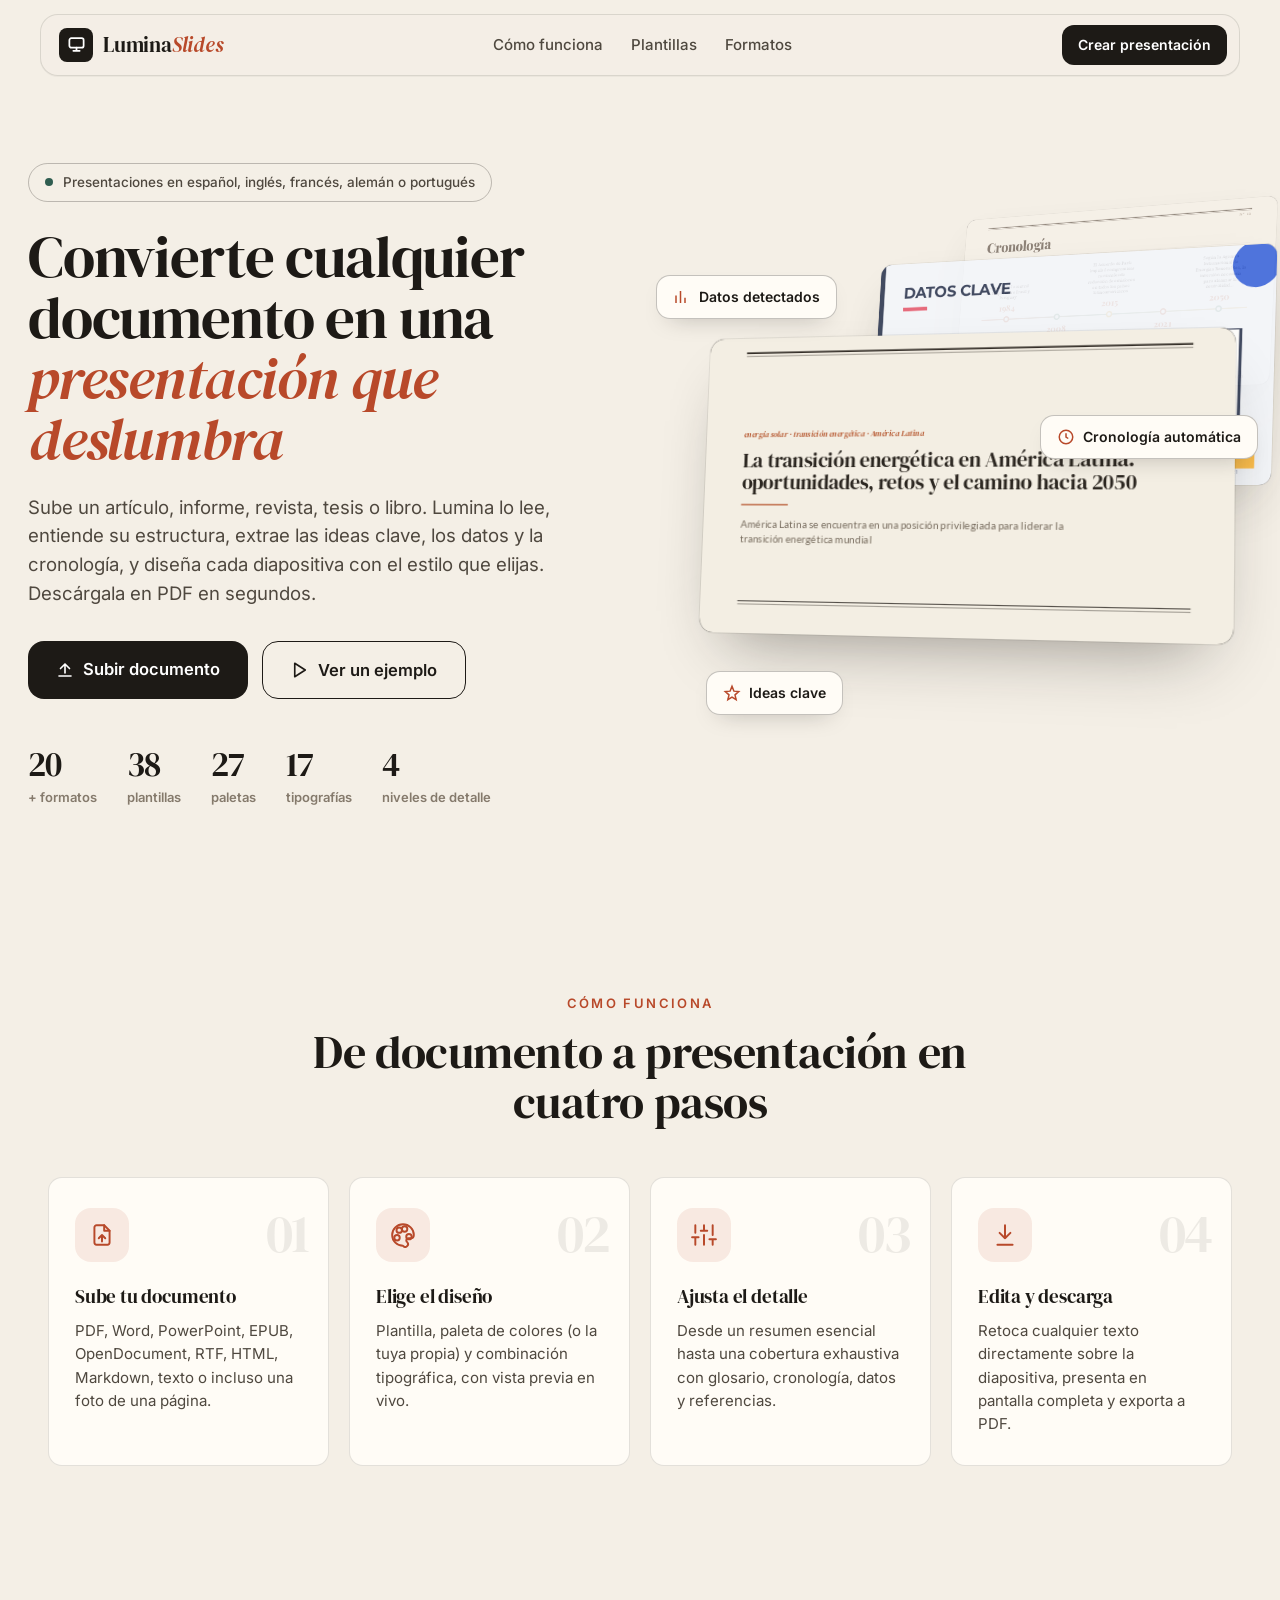
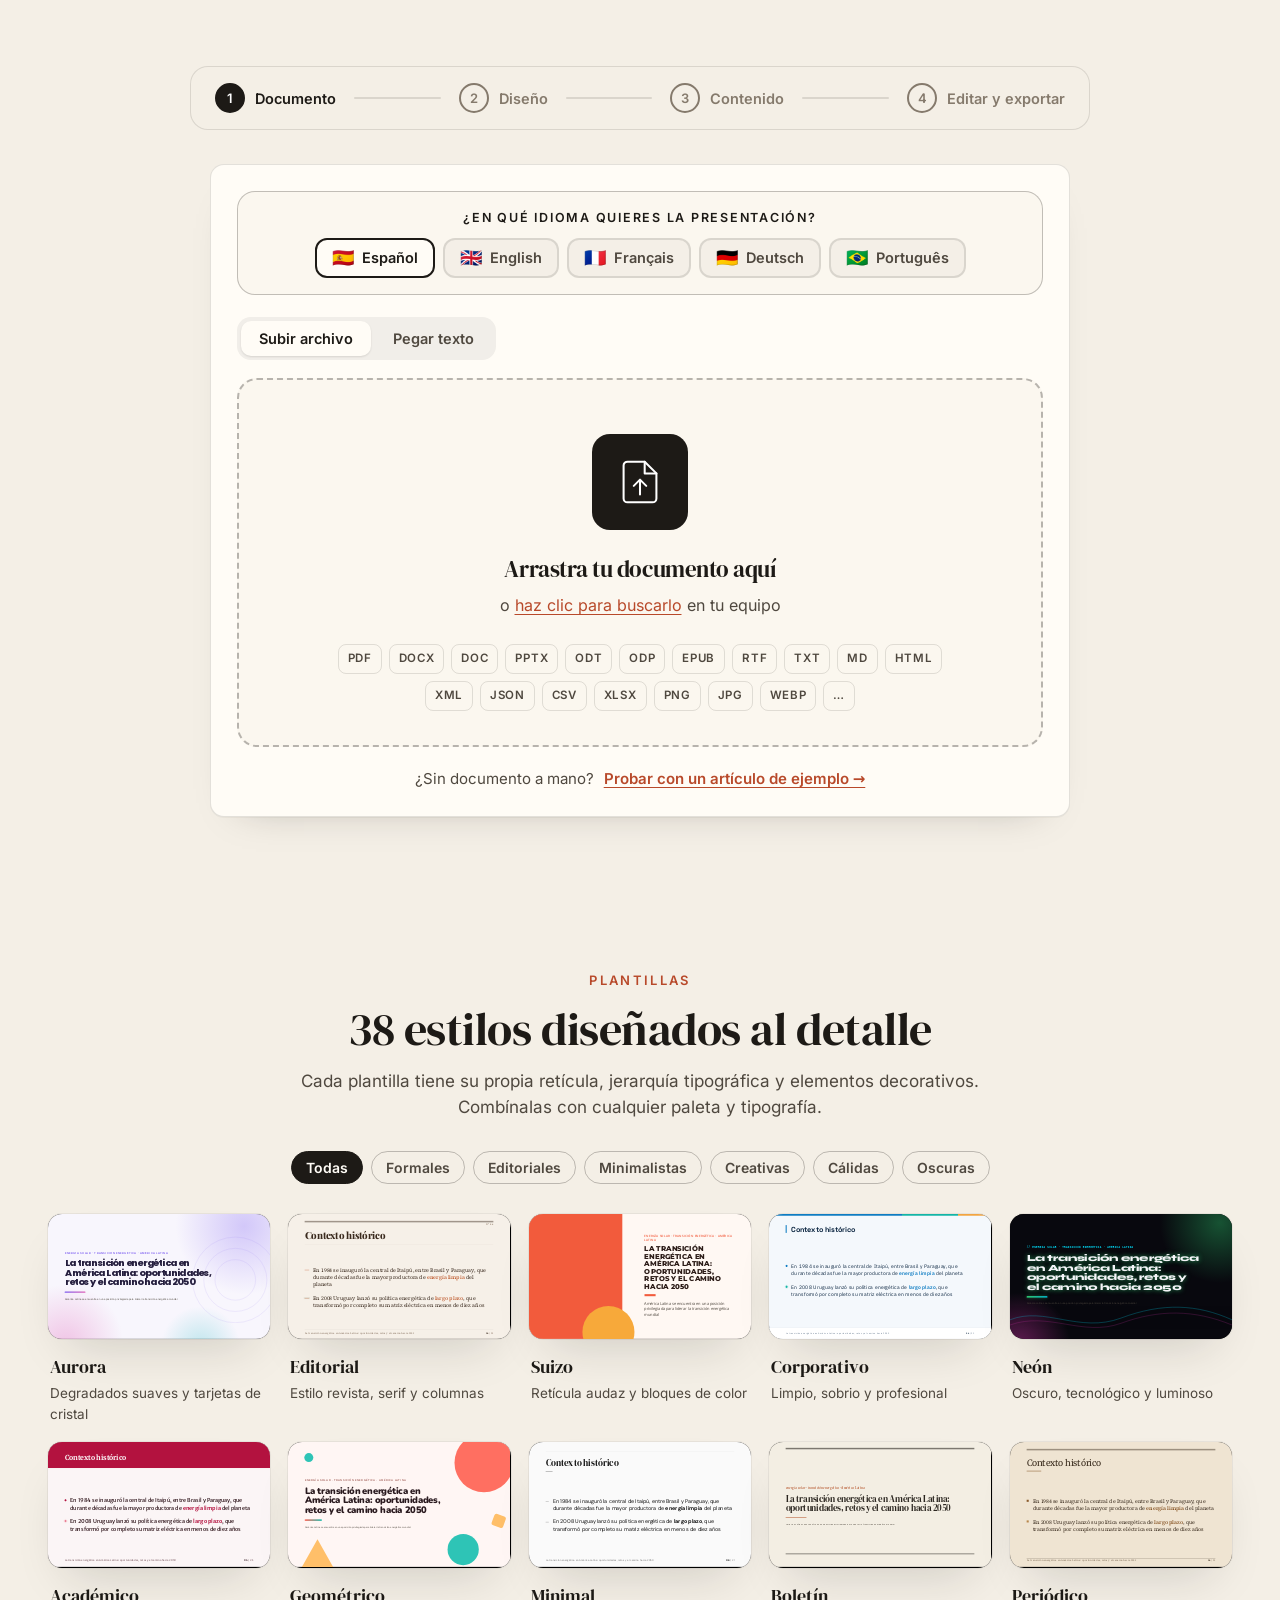
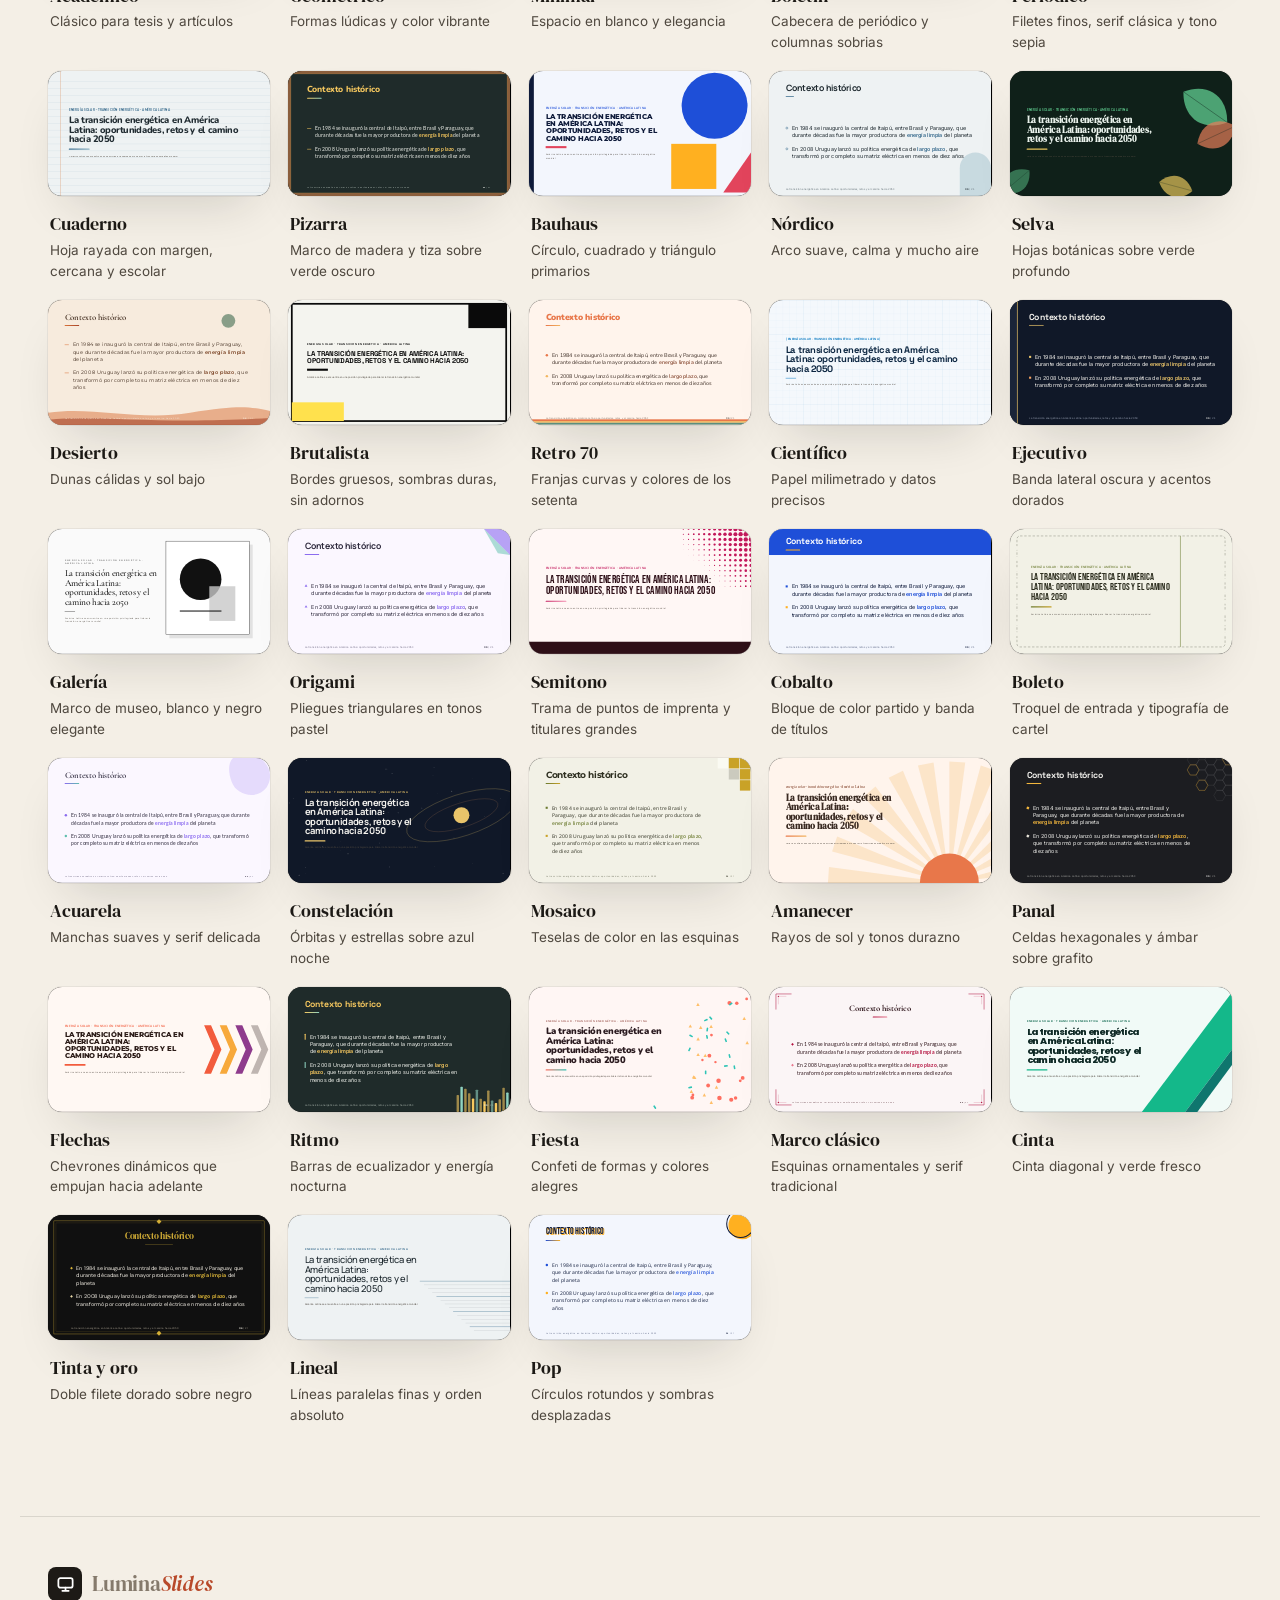
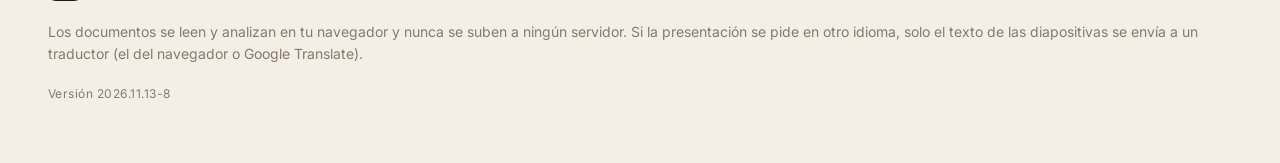
==== commit c35ffa99: "Paginación según el dispositivo, portadilla de artículos científicos y tablas completas - Las diapos" ====
--- a/index.html
+++ b/index.html
@@ -14,11 +14,11 @@
   <meta name="twitter:card" content="summary_large_image">
   <meta name="description" content="Convierte artículos, documentos, revistas y libros en presentaciones espectaculares. Elige plantilla, colores, tipografía y nivel de detalle, y descarga en PDF.">
   <link rel="icon" href="data:image/svg+xml,%3Csvg xmlns='http://www.w3.org/2000/svg' viewBox='0 0 64 64'%3E%3Cdefs%3E%3ClinearGradient id='g' x1='0' y1='0' x2='1' y2='1'%3E%3Cstop offset='0' stop-color='%237B5CF0'/%3E%3Cstop offset='1' stop-color='%2322D3EE'/%3E%3C/linearGradient%3E%3C/defs%3E%3Crect width='64' height='64' rx='16' fill='url(%23g)'/%3E%3Crect x='14' y='18' width='36' height='24' rx='4' fill='white'/%3E%3Crect x='20' y='46' width='24' height='4' rx='2' fill='white'/%3E%3C/svg%3E">
-  <link rel="stylesheet" href="css/fonts.css?v=7">
-  <link rel="stylesheet" href="css/app.css?v=7">
-  <link rel="stylesheet" href="css/slides.css?v=7">
-  <link rel="stylesheet" href="css/slides-extra.css?v=7">
-  <meta name="app-version" content="2026.11.13-7">
+  <link rel="stylesheet" href="css/fonts.css?v=8">
+  <link rel="stylesheet" href="css/app.css?v=8">
+  <link rel="stylesheet" href="css/slides.css?v=8">
+  <link rel="stylesheet" href="css/slides-extra.css?v=8">
+  <meta name="app-version" content="2026.11.13-8">
 </head>
 <body>
 
@@ -305,7 +305,7 @@
   <footer class="footer">
     <div class="brand"><span class="brand-mark"><svg viewBox="0 0 24 24" fill="none" stroke="currentColor" stroke-width="2.2" stroke-linecap="round"><rect x="3" y="4" width="18" height="12" rx="2.5"/><path d="M8 20h8M12 16v4"/></svg></span><span>Lumina<b>Slides</b></span></div>
     <p>Los documentos se leen y analizan en tu navegador y nunca se suben a ningún servidor. Si la presentación se pide en otro idioma, solo el texto de las diapositivas se envía a un traductor (el del navegador o Google Translate).</p>
-    <span class="app-version" id="app-version">Versión 2026.11.13-7</span>
+    <span class="app-version" id="app-version">Versión 2026.11.13-8</span>
   </footer>
 
   <!-- ============ MODAL EXPORTAR ============ -->
@@ -348,16 +348,16 @@
   <div class="toasts" id="toasts" aria-live="polite"></div>
   <canvas id="confetti" aria-hidden="true"></canvas>
 
-  <script src="js/themes.js?v=7"></script>
-  <script src="js/templates-extra.js?v=7"></script>
-  <script src="js/parsers.js?v=7"></script>
-  <script src="js/analyzer.js?v=7"></script>
-  <script src="js/generator.js?v=7"></script>
-  <script src="js/render.js?v=7"></script>
-  <script src="js/translate.js?v=7"></script>
-  <script src="js/export.js?v=7"></script>
-  <script src="js/sample.js?v=7"></script>
-  <script src="js/app.js?v=7"></script>
+  <script src="js/themes.js?v=8"></script>
+  <script src="js/templates-extra.js?v=8"></script>
+  <script src="js/parsers.js?v=8"></script>
+  <script src="js/analyzer.js?v=8"></script>
+  <script src="js/generator.js?v=8"></script>
+  <script src="js/render.js?v=8"></script>
+  <script src="js/translate.js?v=8"></script>
+  <script src="js/export.js?v=8"></script>
+  <script src="js/sample.js?v=8"></script>
+  <script src="js/app.js?v=8"></script>
   <script>
     // Actualización automática: cuando hay una versión nueva publicada, la página se recarga sola
     // (si el usuario está trabajando en una presentación, solo se le avisa para no perder su trabajo)
@@ -374,7 +374,7 @@
         location.reload();
       });
       window.addEventListener('load', () => {
-        navigator.serviceWorker.register('sw.js?v=2026.11.13-7', { updateViaCache: 'none' })
+        navigator.serviceWorker.register('sw.js?v=2026.11.13-8', { updateViaCache: 'none' })
           .then((reg) => reg.update())
           .catch(() => {});
       });
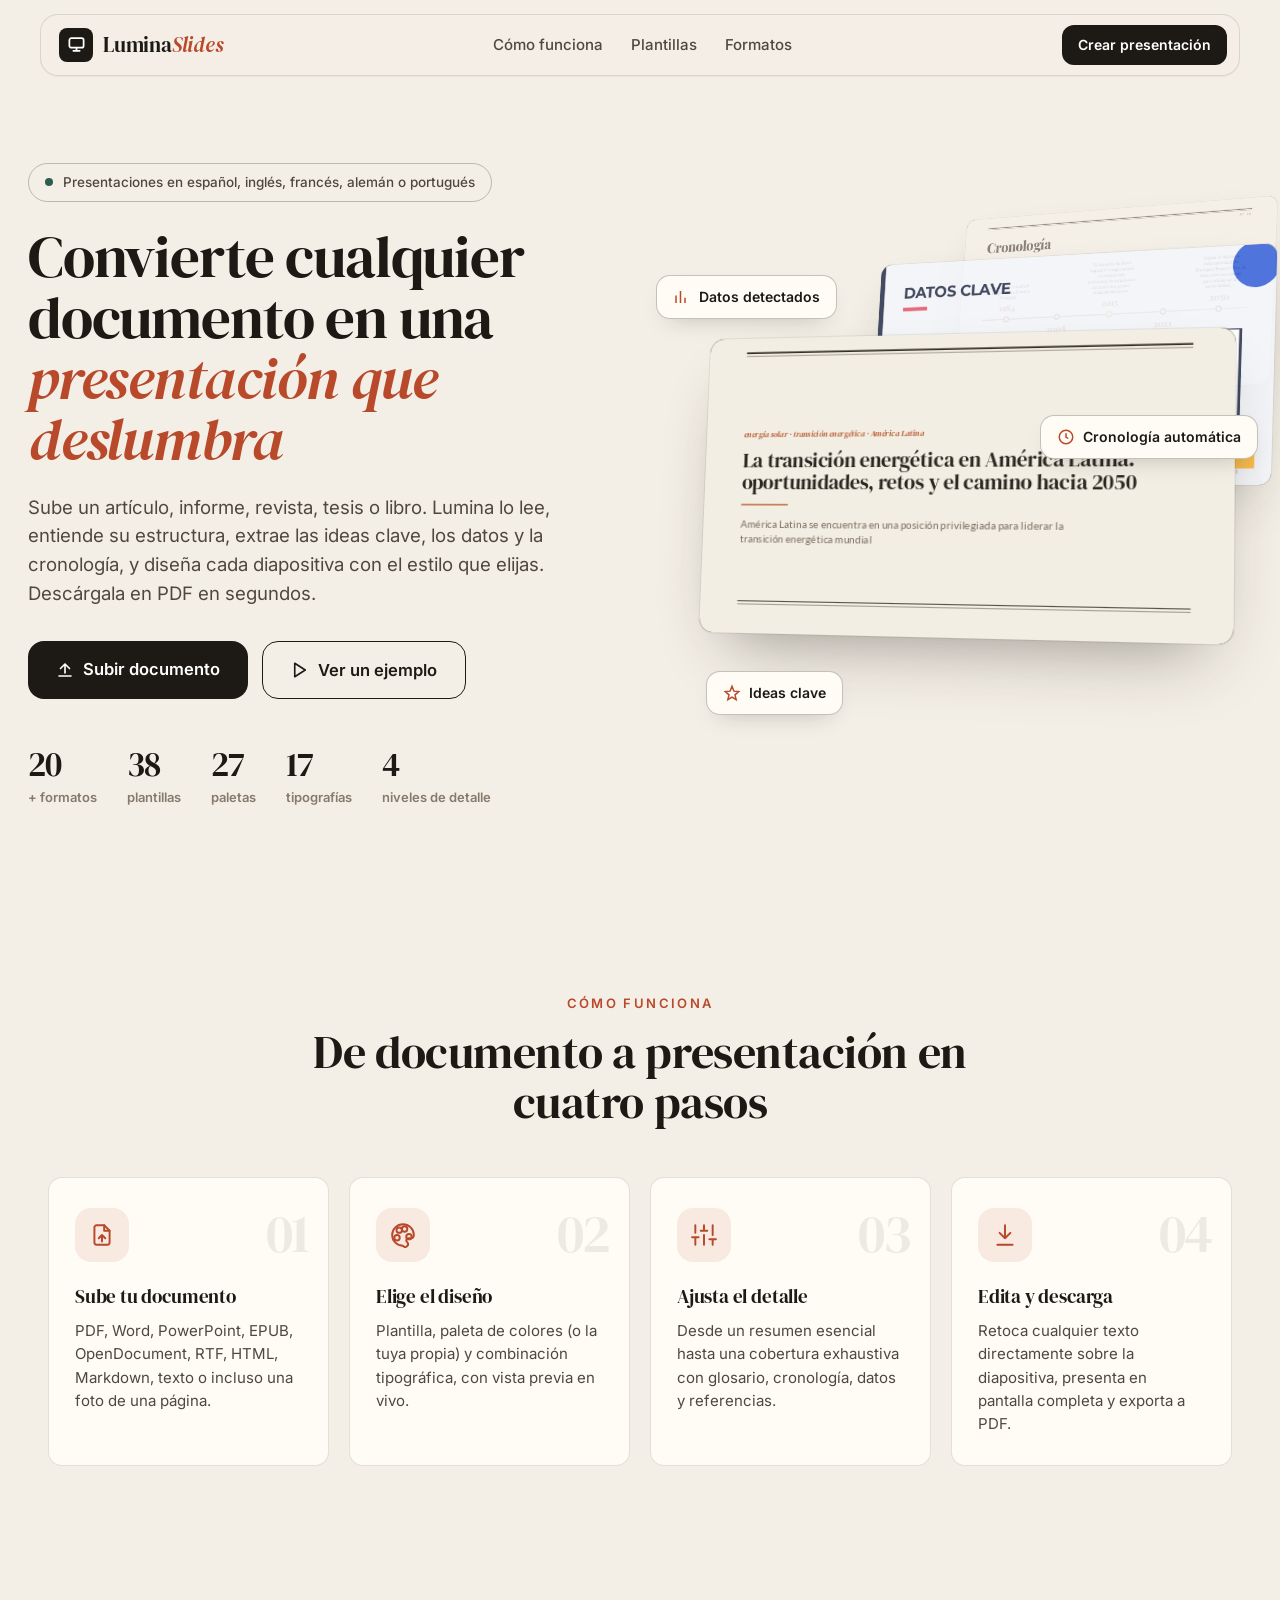
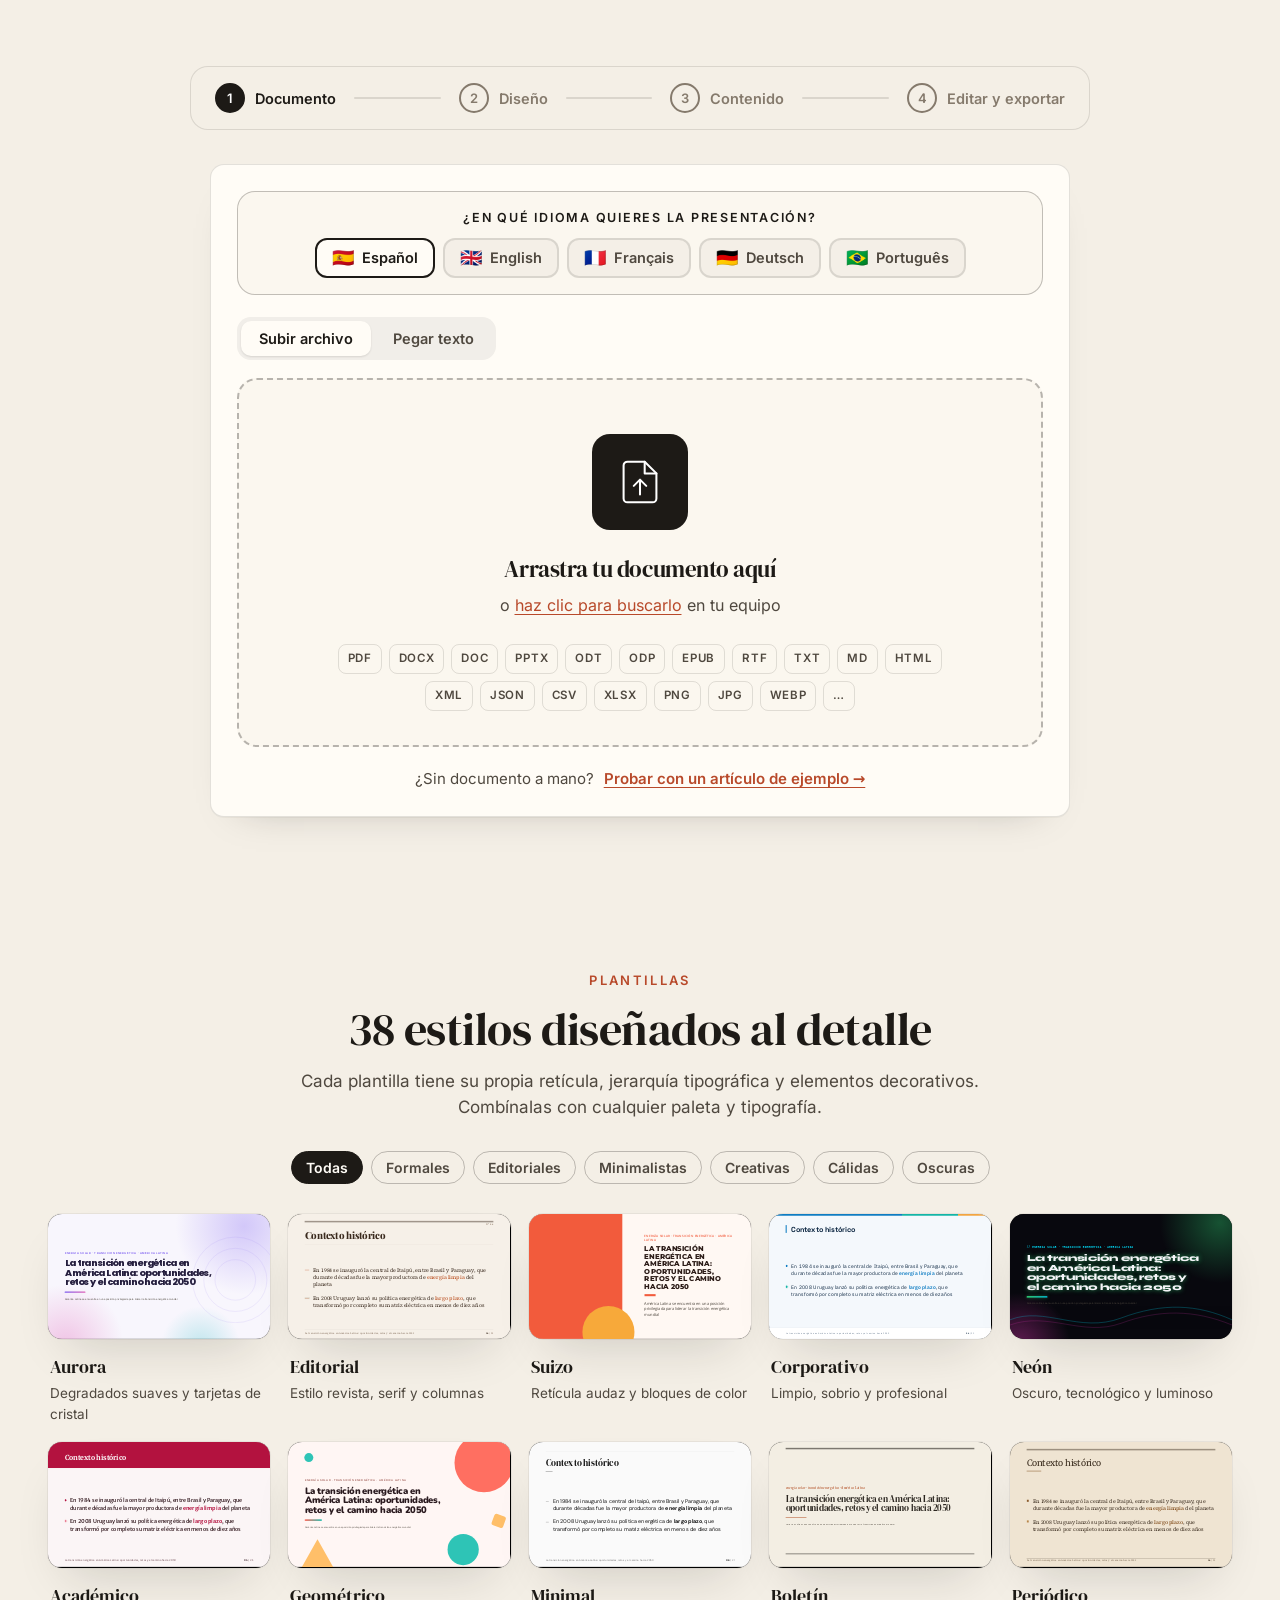
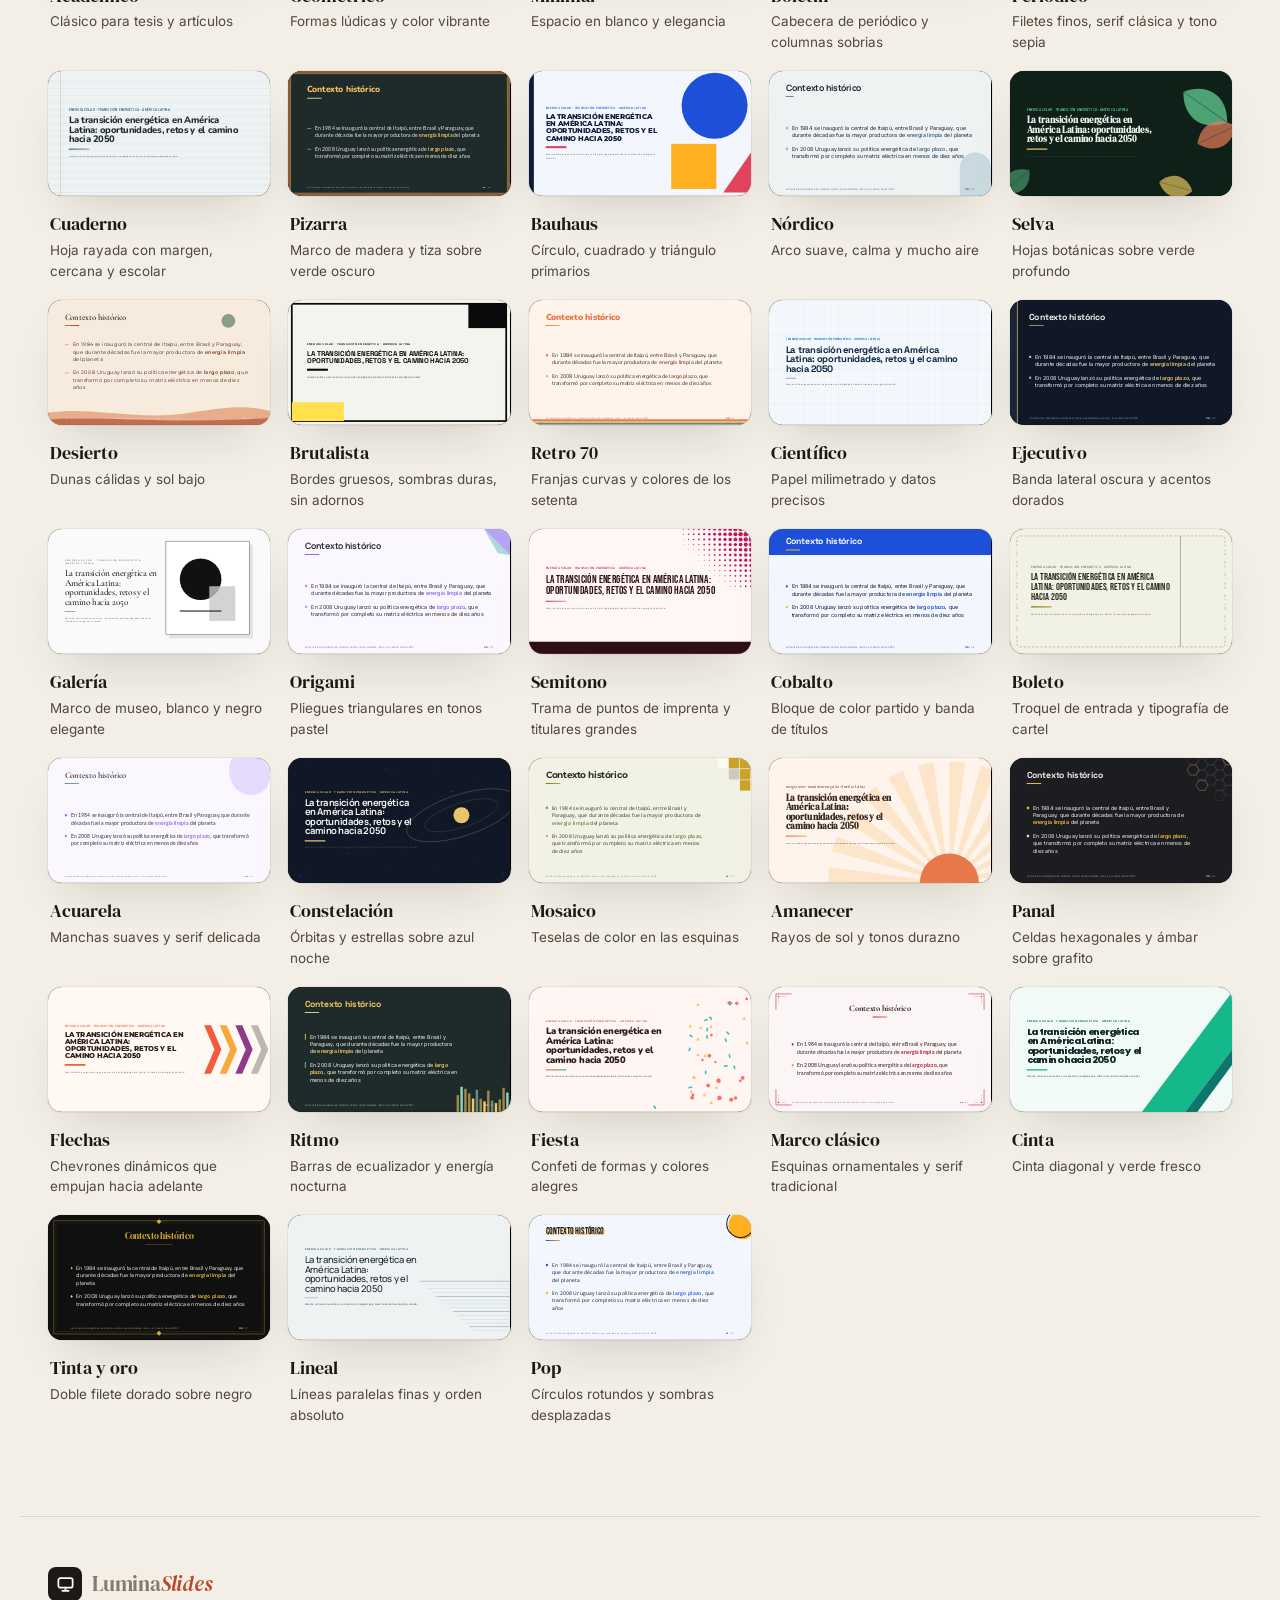
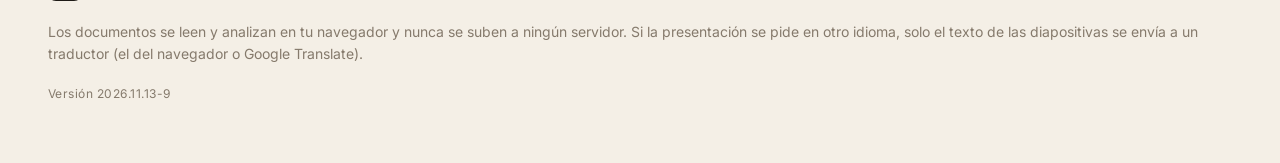
==== commit 81b5c297: "Portadilla y desbordes más robustos (Safari/iPhone) - Todo lo anterior a «Introducción» es portadill" ====
--- a/index.html
+++ b/index.html
@@ -14,11 +14,11 @@
   <meta name="twitter:card" content="summary_large_image">
   <meta name="description" content="Convierte artículos, documentos, revistas y libros en presentaciones espectaculares. Elige plantilla, colores, tipografía y nivel de detalle, y descarga en PDF.">
   <link rel="icon" href="data:image/svg+xml,%3Csvg xmlns='http://www.w3.org/2000/svg' viewBox='0 0 64 64'%3E%3Cdefs%3E%3ClinearGradient id='g' x1='0' y1='0' x2='1' y2='1'%3E%3Cstop offset='0' stop-color='%237B5CF0'/%3E%3Cstop offset='1' stop-color='%2322D3EE'/%3E%3C/linearGradient%3E%3C/defs%3E%3Crect width='64' height='64' rx='16' fill='url(%23g)'/%3E%3Crect x='14' y='18' width='36' height='24' rx='4' fill='white'/%3E%3Crect x='20' y='46' width='24' height='4' rx='2' fill='white'/%3E%3C/svg%3E">
-  <link rel="stylesheet" href="css/fonts.css?v=8">
-  <link rel="stylesheet" href="css/app.css?v=8">
-  <link rel="stylesheet" href="css/slides.css?v=8">
-  <link rel="stylesheet" href="css/slides-extra.css?v=8">
-  <meta name="app-version" content="2026.11.13-8">
+  <link rel="stylesheet" href="css/fonts.css?v=9">
+  <link rel="stylesheet" href="css/app.css?v=9">
+  <link rel="stylesheet" href="css/slides.css?v=9">
+  <link rel="stylesheet" href="css/slides-extra.css?v=9">
+  <meta name="app-version" content="2026.11.13-9">
 </head>
 <body>
 
@@ -305,7 +305,7 @@
   <footer class="footer">
     <div class="brand"><span class="brand-mark"><svg viewBox="0 0 24 24" fill="none" stroke="currentColor" stroke-width="2.2" stroke-linecap="round"><rect x="3" y="4" width="18" height="12" rx="2.5"/><path d="M8 20h8M12 16v4"/></svg></span><span>Lumina<b>Slides</b></span></div>
     <p>Los documentos se leen y analizan en tu navegador y nunca se suben a ningún servidor. Si la presentación se pide en otro idioma, solo el texto de las diapositivas se envía a un traductor (el del navegador o Google Translate).</p>
-    <span class="app-version" id="app-version">Versión 2026.11.13-8</span>
+    <span class="app-version" id="app-version">Versión 2026.11.13-9</span>
   </footer>
 
   <!-- ============ MODAL EXPORTAR ============ -->
@@ -348,16 +348,16 @@
   <div class="toasts" id="toasts" aria-live="polite"></div>
   <canvas id="confetti" aria-hidden="true"></canvas>
 
-  <script src="js/themes.js?v=8"></script>
-  <script src="js/templates-extra.js?v=8"></script>
-  <script src="js/parsers.js?v=8"></script>
-  <script src="js/analyzer.js?v=8"></script>
-  <script src="js/generator.js?v=8"></script>
-  <script src="js/render.js?v=8"></script>
-  <script src="js/translate.js?v=8"></script>
-  <script src="js/export.js?v=8"></script>
-  <script src="js/sample.js?v=8"></script>
-  <script src="js/app.js?v=8"></script>
+  <script src="js/themes.js?v=9"></script>
+  <script src="js/templates-extra.js?v=9"></script>
+  <script src="js/parsers.js?v=9"></script>
+  <script src="js/analyzer.js?v=9"></script>
+  <script src="js/generator.js?v=9"></script>
+  <script src="js/render.js?v=9"></script>
+  <script src="js/translate.js?v=9"></script>
+  <script src="js/export.js?v=9"></script>
+  <script src="js/sample.js?v=9"></script>
+  <script src="js/app.js?v=9"></script>
   <script>
     // Actualización automática: cuando hay una versión nueva publicada, la página se recarga sola
     // (si el usuario está trabajando en una presentación, solo se le avisa para no perder su trabajo)
@@ -374,7 +374,7 @@
         location.reload();
       });
       window.addEventListener('load', () => {
-        navigator.serviceWorker.register('sw.js?v=2026.11.13-8', { updateViaCache: 'none' })
+        navigator.serviceWorker.register('sw.js?v=2026.11.13-9', { updateViaCache: 'none' })
           .then((reg) => reg.update())
           .catch(() => {});
       });
--- a/css/slides.css
+++ b/css/slides.css
@@ -23,9 +23,9 @@
 .slide ul, .slide ol { list-style: none; }
 .s-deco { position: absolute; inset: 0; pointer-events: none; overflow: hidden; }
 .s-inner { position: absolute; inset: 70px 96px 78px; display: flex; flex-direction: column; z-index: 2; }
-.s-inner.center-v { justify-content: safe center; }
+.s-inner.center-v { justify-content: flex-start; justify-content: safe center; }
 .s-head { flex: none; margin-bottom: 30px; }
-.s-body { flex: 1; min-height: 0; display: flex; flex-direction: column; justify-content: safe center; }
+.s-body { flex: 1; min-height: 0; display: flex; flex-direction: column; justify-content: flex-start; justify-content: safe center; overflow: hidden; }
 .s-kicker { font-family: var(--font-body); font-size: 15px; font-weight: 600; letter-spacing: .16em; text-transform: uppercase; color: var(--accent-text); margin-bottom: 12px; }
 .s-title { font-family: var(--font-head); font-weight: 700; color: var(--ink); line-height: 1.08; letter-spacing: -.015em; font-size: 50px; }
 .s-title.t-m { font-size: 44px; } .s-title.t-l { font-size: 38px; } .s-title.t-xl { font-size: 32px; }
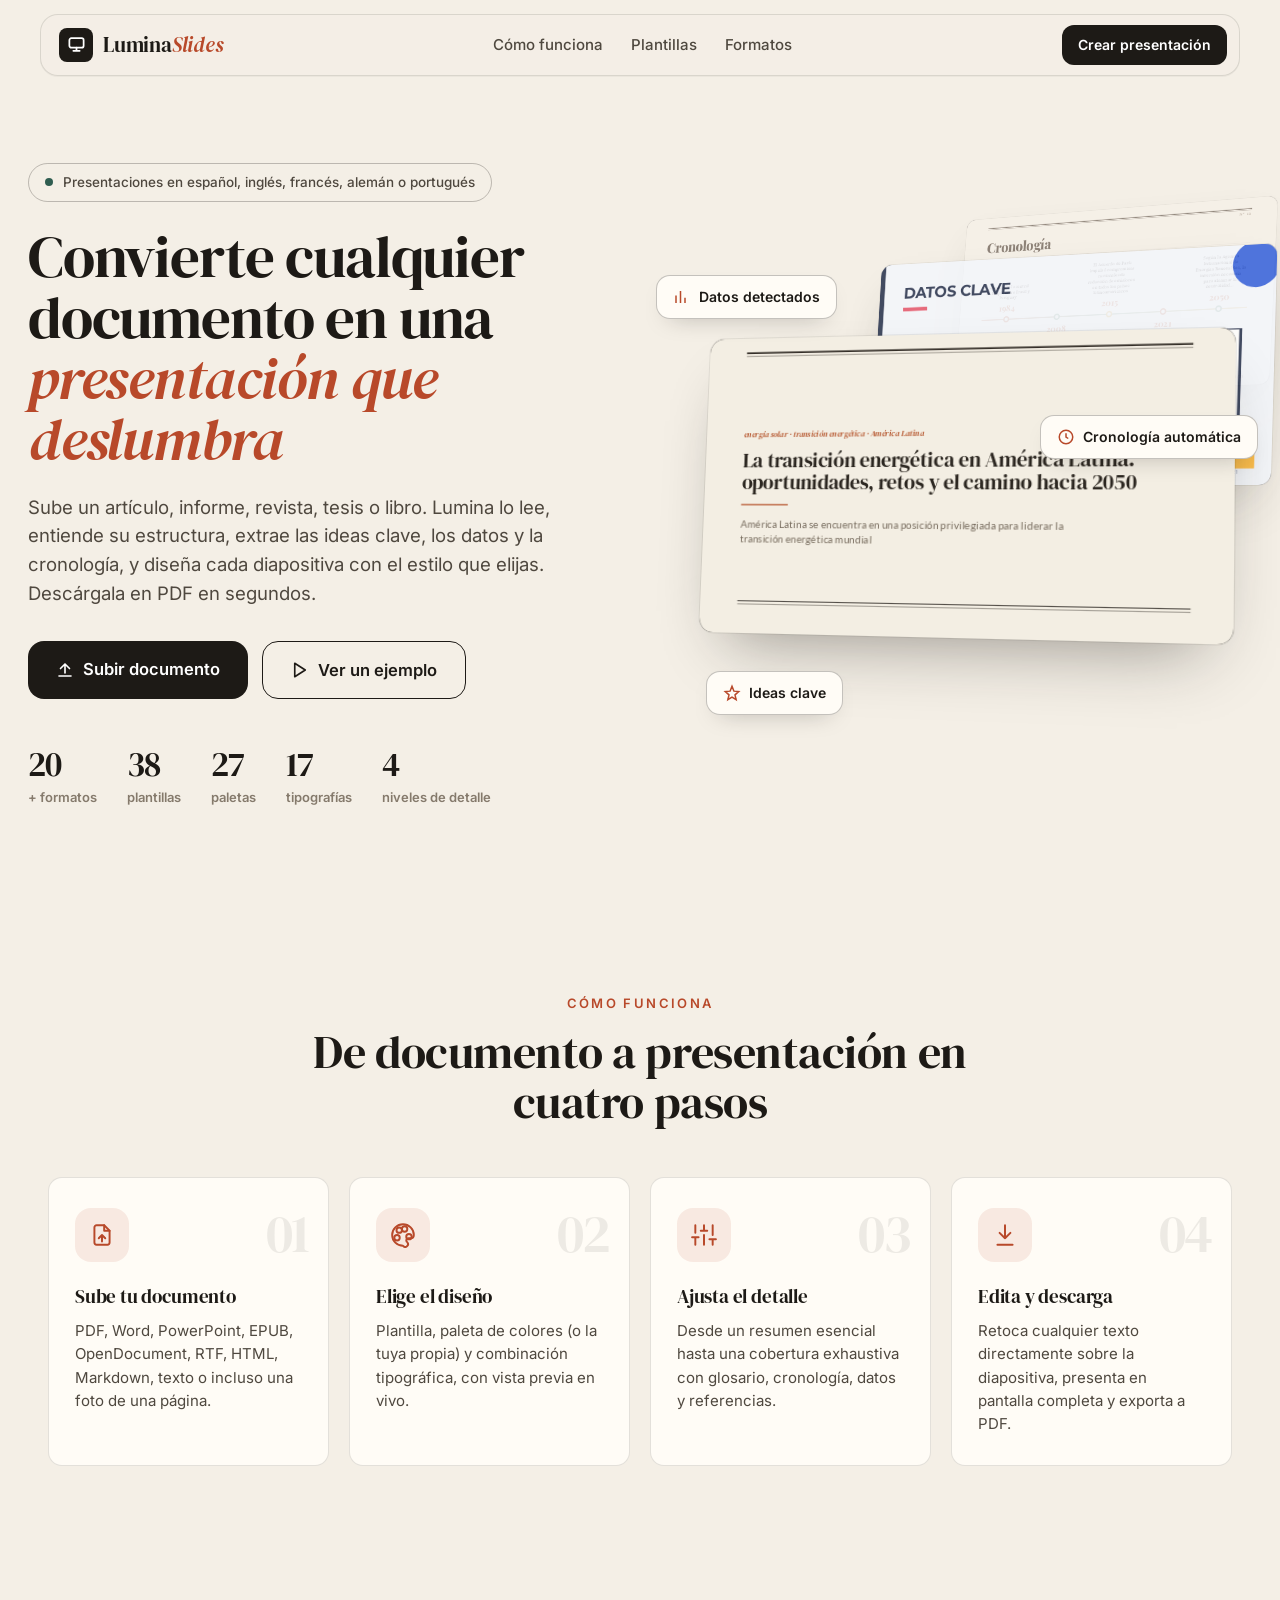
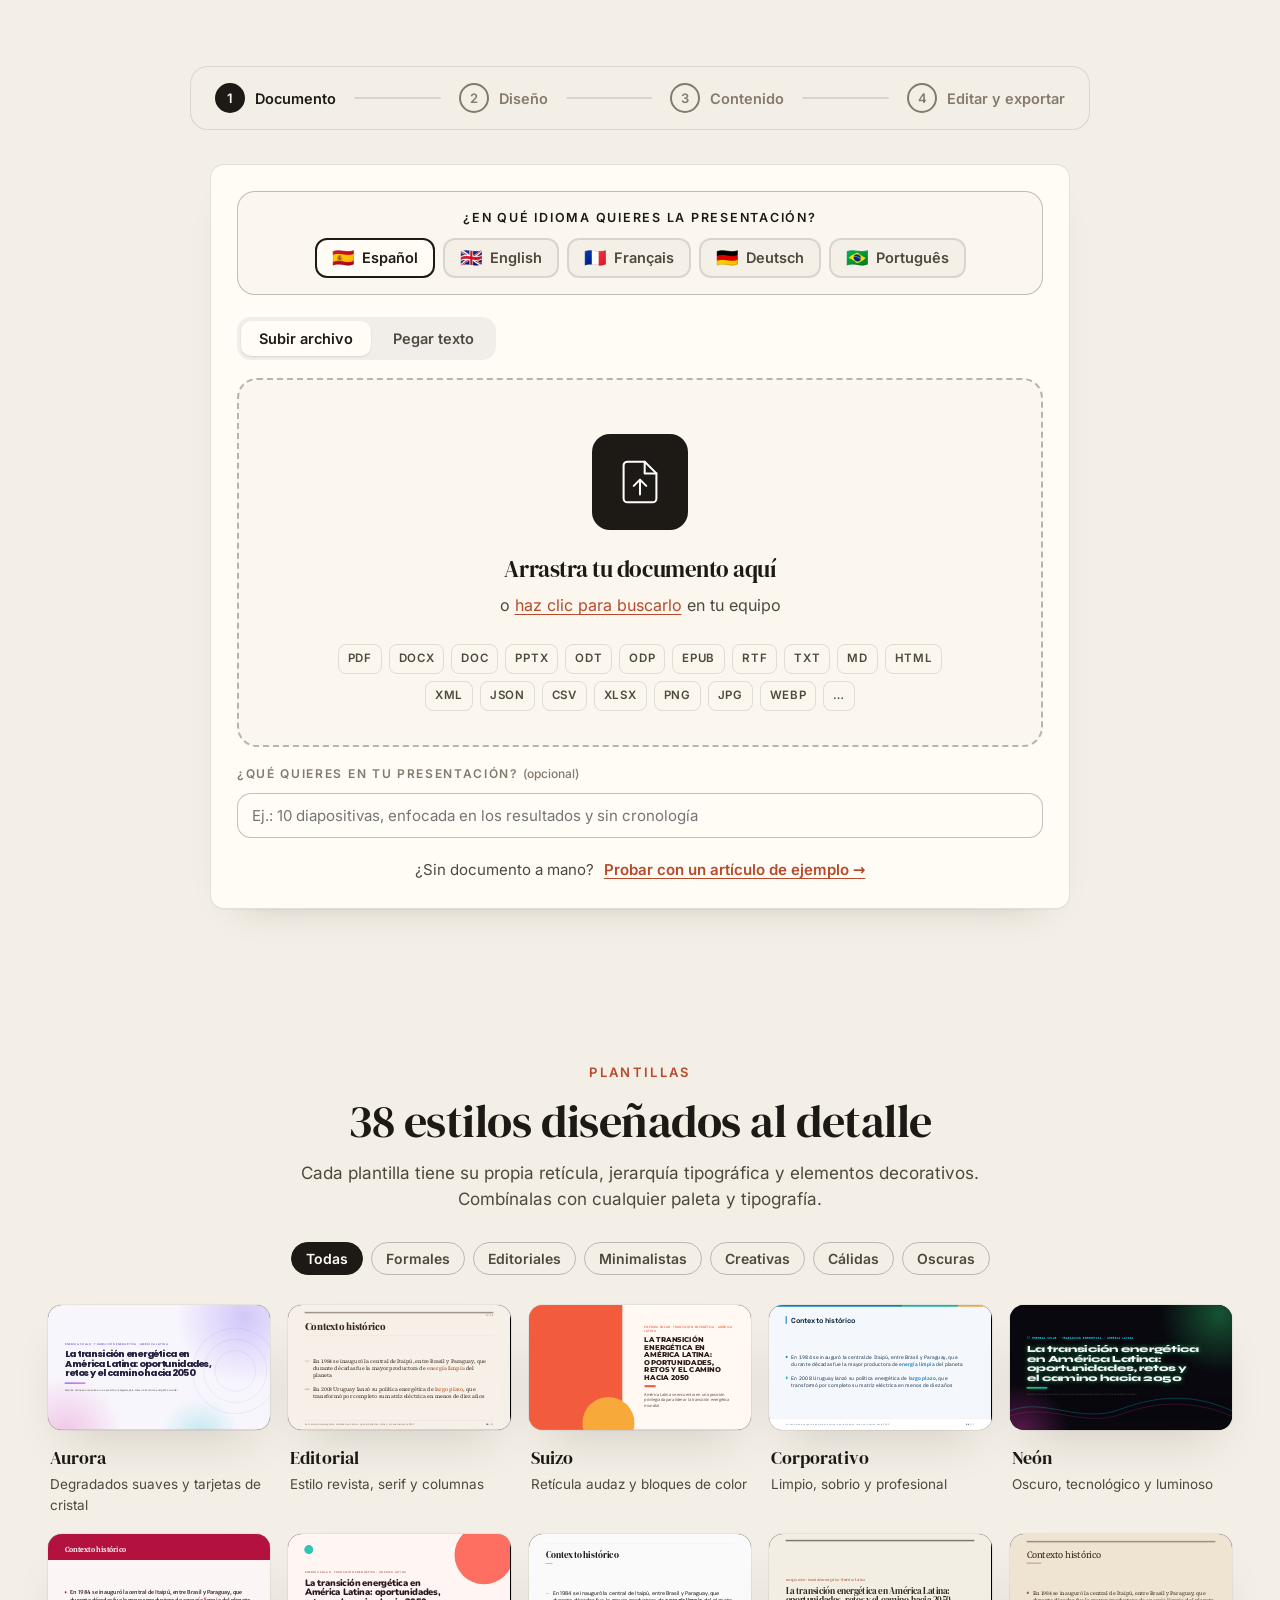
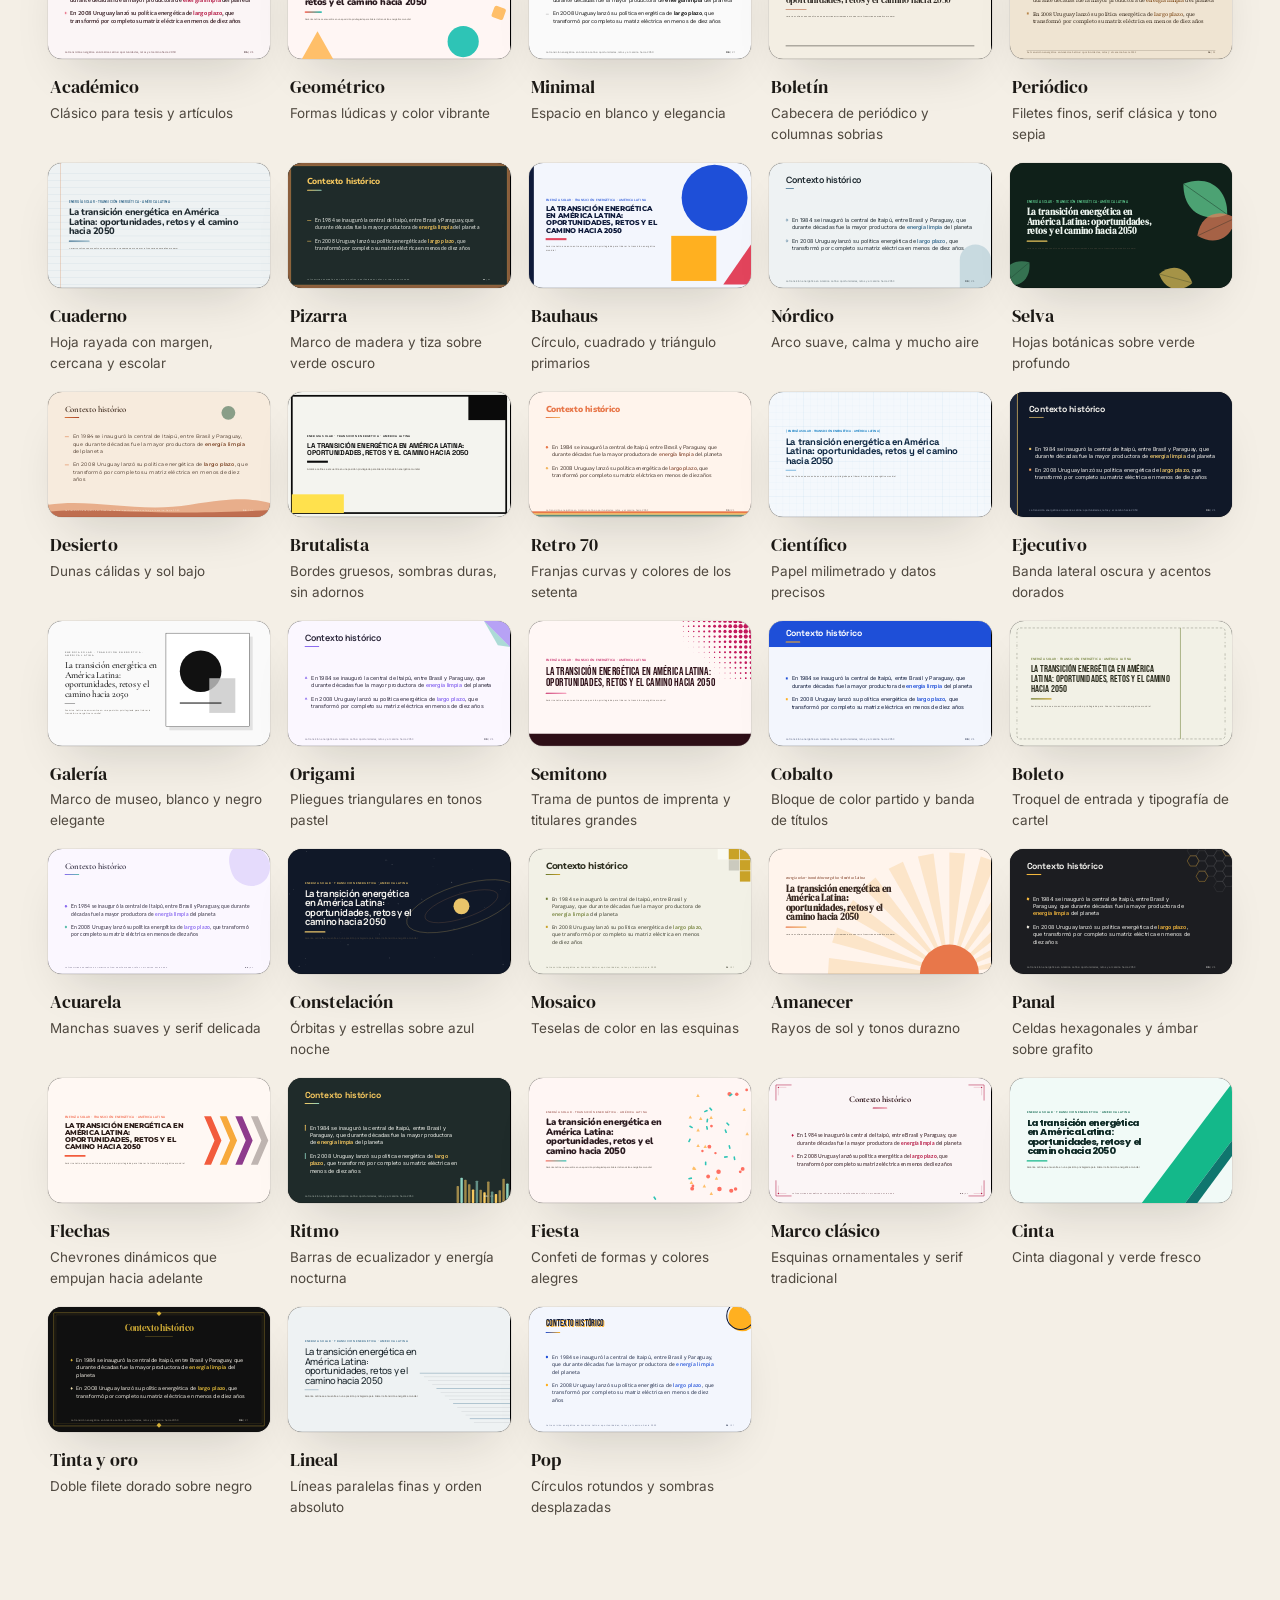
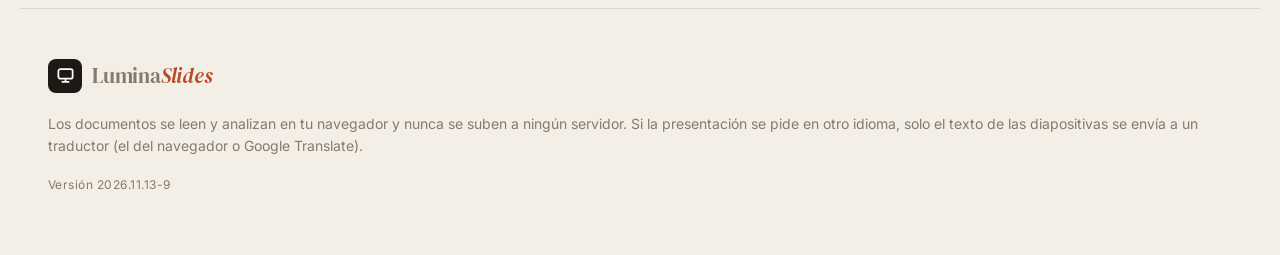
==== commit 13ee9925: "Chat para pedir cambios y cada apartado en su propia diapositiva - Asistente de chat (botón «Pedir c" ====
--- a/index.html
+++ b/index.html
@@ -124,6 +124,10 @@
             <textarea id="paste-text" placeholder="Pega aquí el texto de tu artículo, informe o capítulo. Si usas Markdown (# Títulos), Lumina respetará la estructura."></textarea>
             <div class="row-end"><span class="hint" id="paste-count">0 palabras</span><button class="btn btn-primary" id="paste-go">Analizar texto</button></div>
           </div>
+          <label class="pre-req">
+            <span class="mini-label">¿Qué quieres en tu presentación? <i>(opcional)</i></span>
+            <input type="text" id="pre-request" placeholder="Ej.: 10 diapositivas, enfocada en los resultados y sin cronología">
+          </label>
           <div class="sample-row">
             <span>¿Sin documento a mano?</span>
             <button class="link-btn" id="sample-btn">Probar con un artículo de ejemplo →</button>
@@ -345,6 +349,16 @@
     <div class="pr-notes hidden" id="pr-notes"></div>
   </div>
 
+  <button class="chat-fab hidden" id="chat-fab" type="button" aria-controls="chat">
+    <svg viewBox="0 0 24 24" fill="none" stroke="currentColor" stroke-width="2" stroke-linecap="round" stroke-linejoin="round"><path d="M21 12a8 8 0 0 1-11.6 7.1L4 20l1-4.6A8 8 0 1 1 21 12z"/></svg>
+    <span>Pedir cambios</span>
+  </button>
+  <section class="chat hidden" id="chat" aria-label="Asistente de la presentación">
+    <header class="chat-head"><div><b>Asistente</b><small>Dime qué quieres en tu presentación</small></div><button type="button" id="chat-close" aria-label="Cerrar">×</button></header>
+    <div class="chat-log" id="chat-log" aria-live="polite"></div>
+    <div class="chat-chips" id="chat-chips"></div>
+    <form class="chat-form" id="chat-form"><input id="chat-input" type="text" autocomplete="off" placeholder="Escribe aquí, por ejemplo «quita los métodos»"><button type="submit" class="btn btn-primary btn-sm">Enviar</button></form>
+  </section>
   <div class="toasts" id="toasts" aria-live="polite"></div>
   <canvas id="confetti" aria-hidden="true"></canvas>
 
@@ -355,6 +369,7 @@
   <script src="js/generator.js?v=9"></script>
   <script src="js/render.js?v=9"></script>
   <script src="js/translate.js?v=9"></script>
+  <script src="js/assistant.js?v=9"></script>
   <script src="js/export.js?v=9"></script>
   <script src="js/sample.js?v=9"></script>
   <script src="js/app.js?v=9"></script>
--- a/css/app.css
+++ b/css/app.css
@@ -579,3 +579,35 @@
 @media (max-width: 1100px) { .gallery { grid-template-columns: repeat(3, 1fr); } }
 @media (max-width: 720px) { .gallery { grid-template-columns: repeat(2, 1fr); } }
 @media (max-width: 720px) { .nav > .btn { display: none; } .brand { font-size: 19px; } }
+
+/* ---------- Chat del asistente ---------- */
+.pre-req { display: block; margin-top: 18px; }
+.pre-req .mini-label i { text-transform: none; letter-spacing: 0; font-style: normal; color: var(--ui-faint); font-weight: 500; }
+.chat-fab { position: fixed; right: 22px; bottom: 22px; z-index: 150; display: inline-flex; align-items: center; gap: 10px; padding: 14px 20px; border-radius: 999px; border: 0; background: var(--ui-text); color: #FFFCF6; font: 700 15px var(--font-ui); cursor: pointer; box-shadow: 0 14px 30px -12px rgba(29, 26, 22, .5); transition: transform .2s var(--ease), background .2s; }
+.chat-fab:hover { transform: translateY(-2px); background: var(--ui-accent); }
+.chat-fab svg { width: 20px; height: 20px; }
+.chat-fab.open { background: var(--ui-accent); }
+.chat { position: fixed; right: 22px; bottom: 86px; z-index: 160; width: min(400px, calc(100vw - 32px)); height: min(560px, calc(100vh - 140px)); display: flex; flex-direction: column; background: #FFFCF6; border: 1px solid var(--ui-border-strong); border-radius: 18px; box-shadow: 0 30px 60px -24px rgba(29, 26, 22, .45); overflow: hidden; animation: panelIn .3s var(--ease); }
+.chat-head { display: flex; justify-content: space-between; align-items: center; padding: 14px 16px; border-bottom: 1px solid var(--ui-border); }
+.chat-head b { display: block; font-family: var(--font-display); font-weight: 400; font-size: 20px; }
+.chat-head small { color: var(--ui-faint); font-size: 13px; }
+.chat-head button { background: none; border: 0; font-size: 26px; color: var(--ui-muted); cursor: pointer; line-height: 1; }
+.chat-log { flex: 1; overflow-y: auto; padding: 14px; display: flex; flex-direction: column; gap: 10px; }
+.chat .msg { max-width: 88%; padding: 10px 13px; border-radius: 14px; font-size: 14.5px; line-height: 1.45; }
+.chat .msg.bot { align-self: flex-start; background: #F1EBDF; color: var(--ui-text); border-bottom-left-radius: 4px; }
+.chat .msg.me { align-self: flex-end; background: var(--ui-text); color: #FFFCF6; border-bottom-right-radius: 4px; }
+.chat .msg i { color: var(--ui-accent); font-style: normal; }
+.chat-chips { display: flex; gap: 6px; flex-wrap: wrap; padding: 0 14px 10px; }
+.chat-chips button { border: 1px solid var(--ui-border-strong); background: transparent; color: var(--ui-muted); border-radius: 999px; padding: 6px 11px; font: 600 12.5px var(--font-ui); cursor: pointer; }
+.chat-chips button:hover { border-color: var(--ui-text); color: var(--ui-text); }
+.chat-form { display: flex; gap: 8px; padding: 12px; border-top: 1px solid var(--ui-border); }
+.chat-form input { flex: 1; font-size: 15px; padding: 10px 12px; }
+.dots { display: inline-flex; gap: 4px; }
+.dots i { width: 7px; height: 7px; border-radius: 50%; background: var(--ui-faint); animation: blink 1s infinite; }
+.dots i:nth-child(2) { animation-delay: .15s; } .dots i:nth-child(3) { animation-delay: .3s; }
+@keyframes blink { 50% { opacity: .25; } }
+@media (max-width: 720px) {
+  .chat { right: 8px; left: 8px; width: auto; bottom: 78px; height: min(70vh, 560px); }
+  .chat-fab { right: 14px; bottom: 14px; padding: 12px 16px; }
+  .chat-fab span { display: none; }
+}
